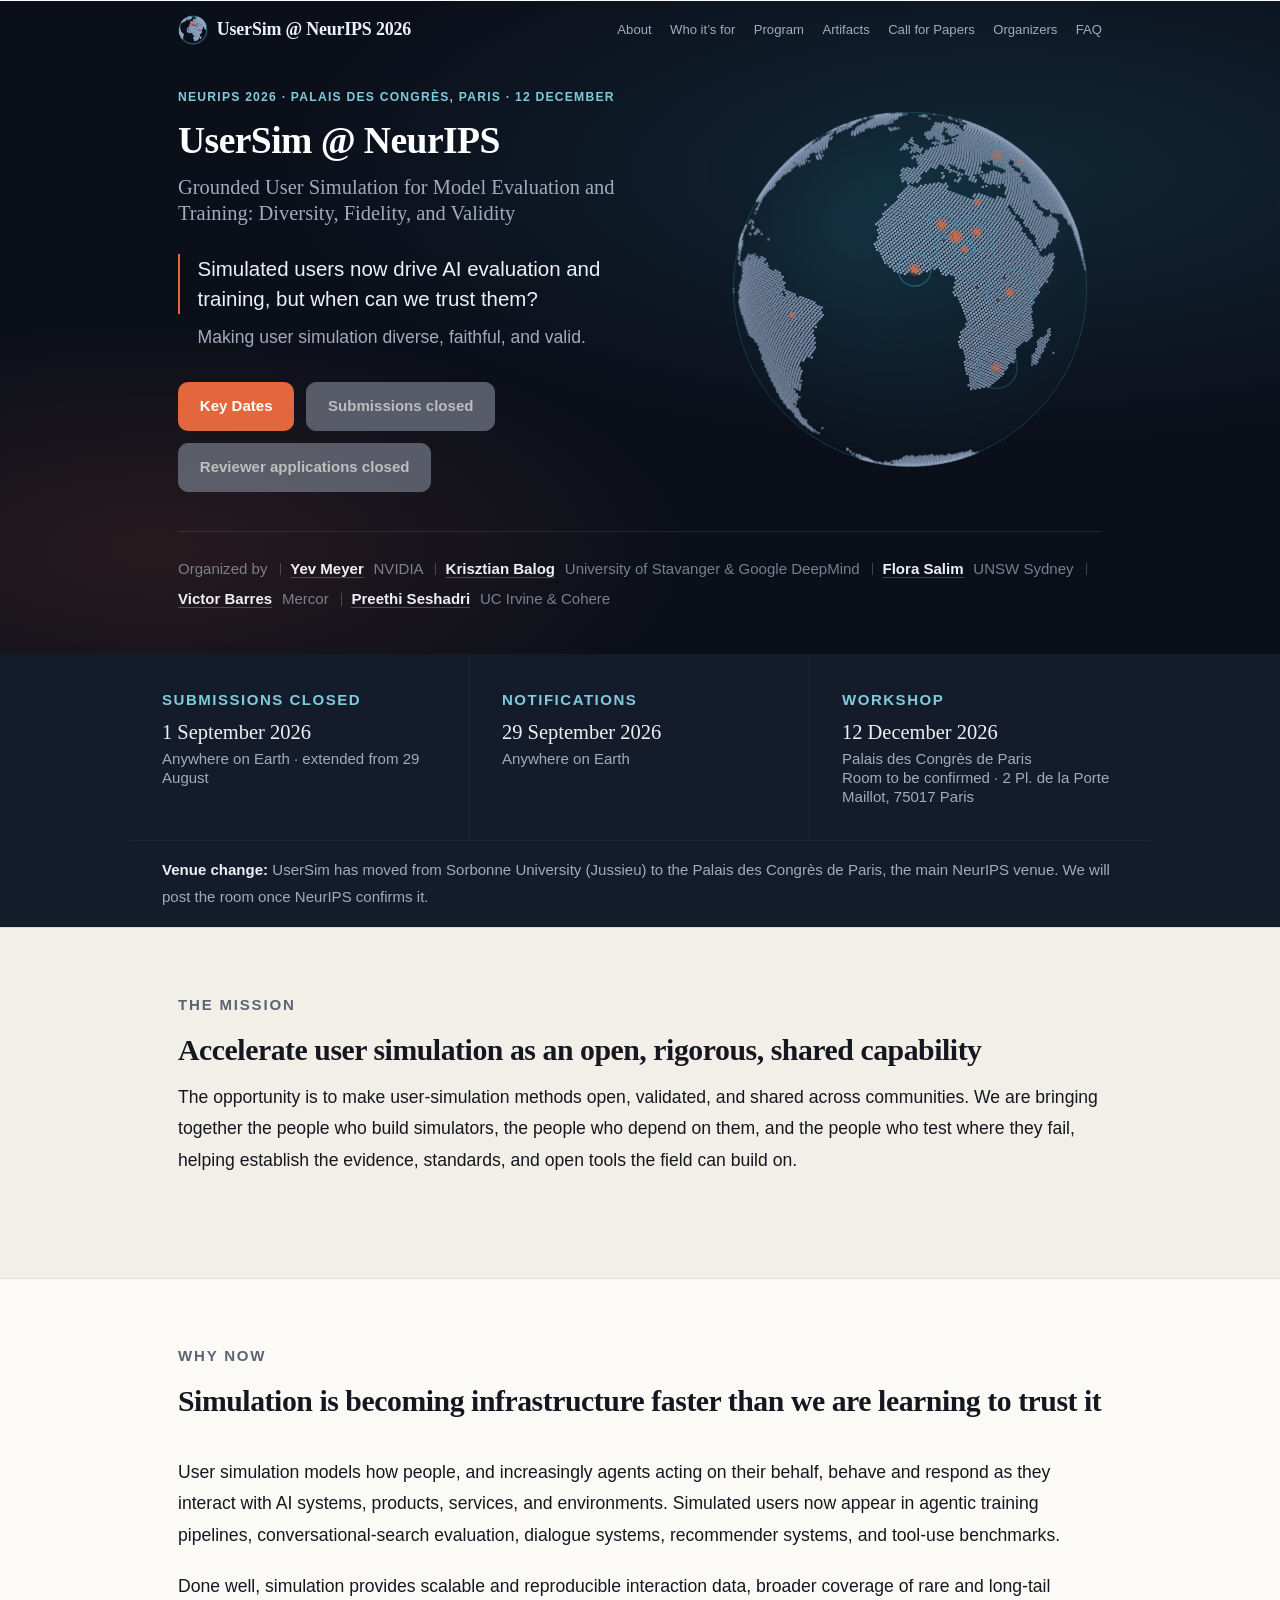
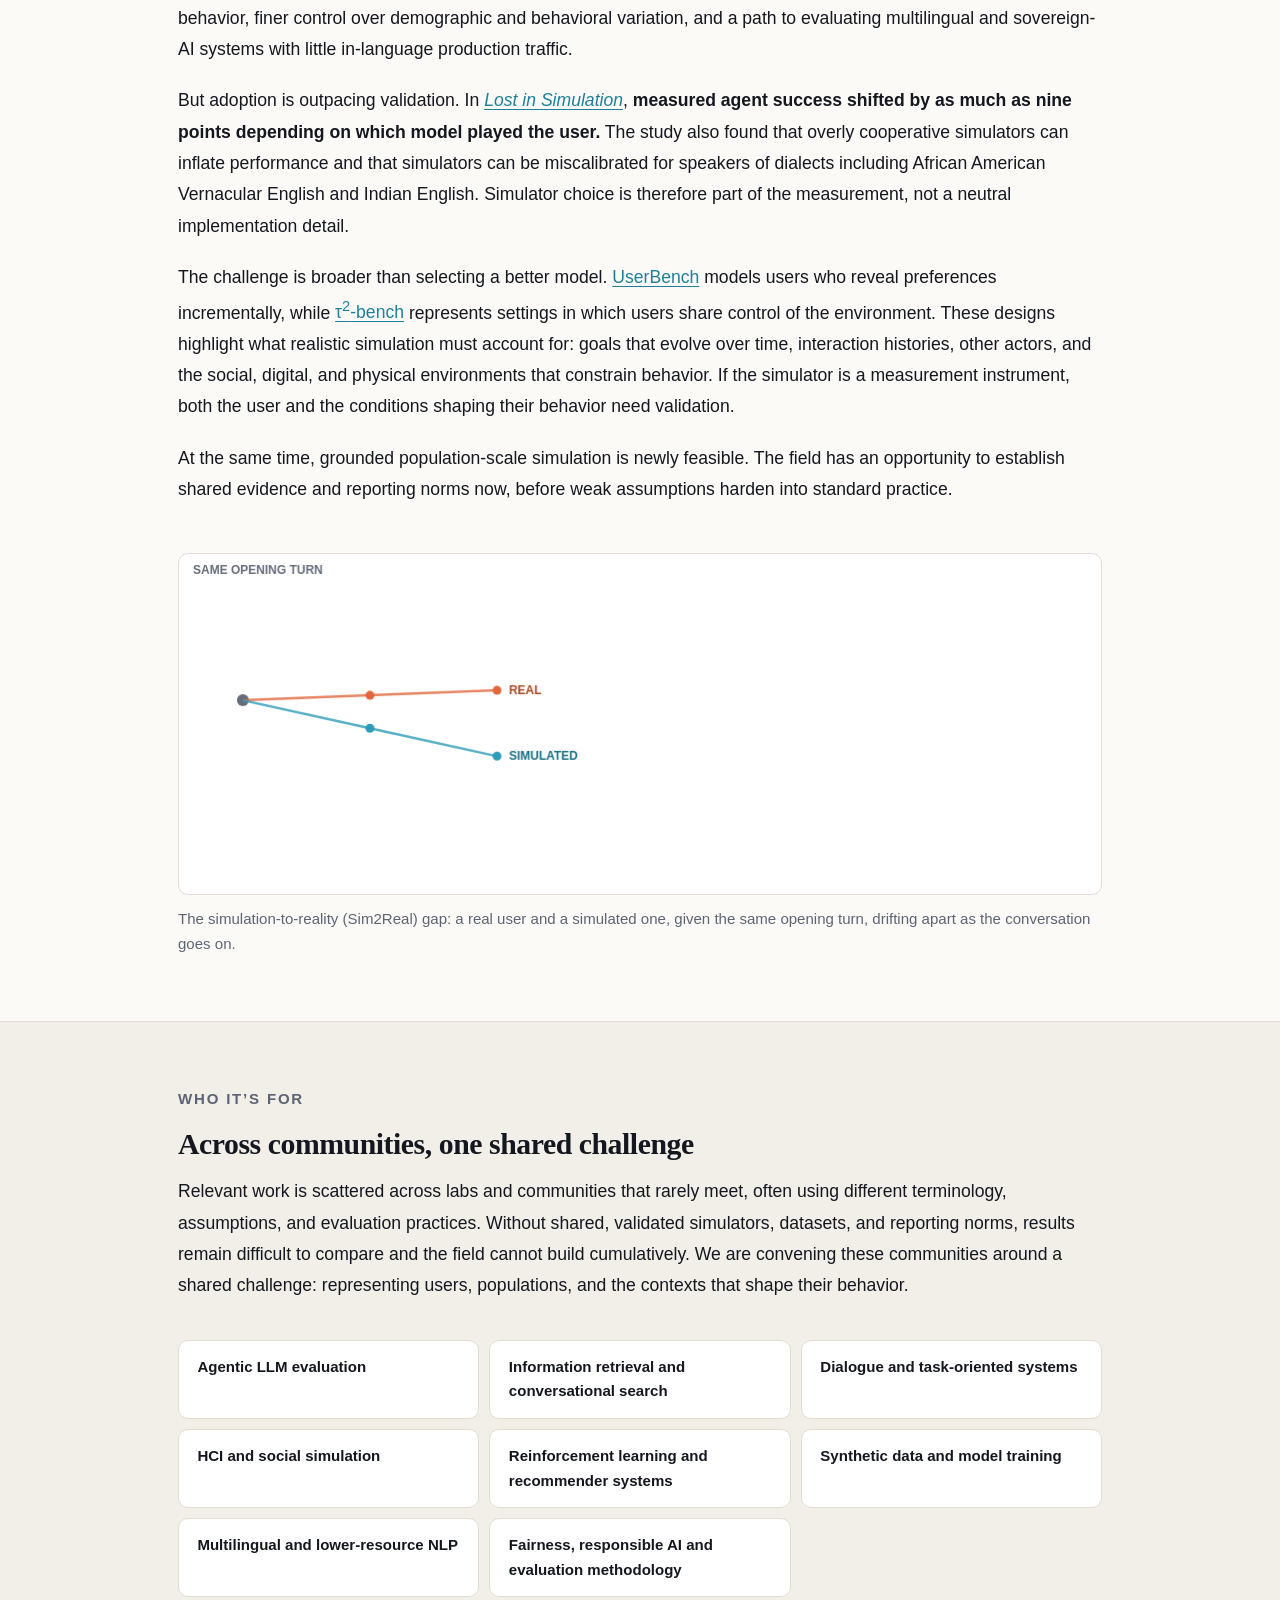
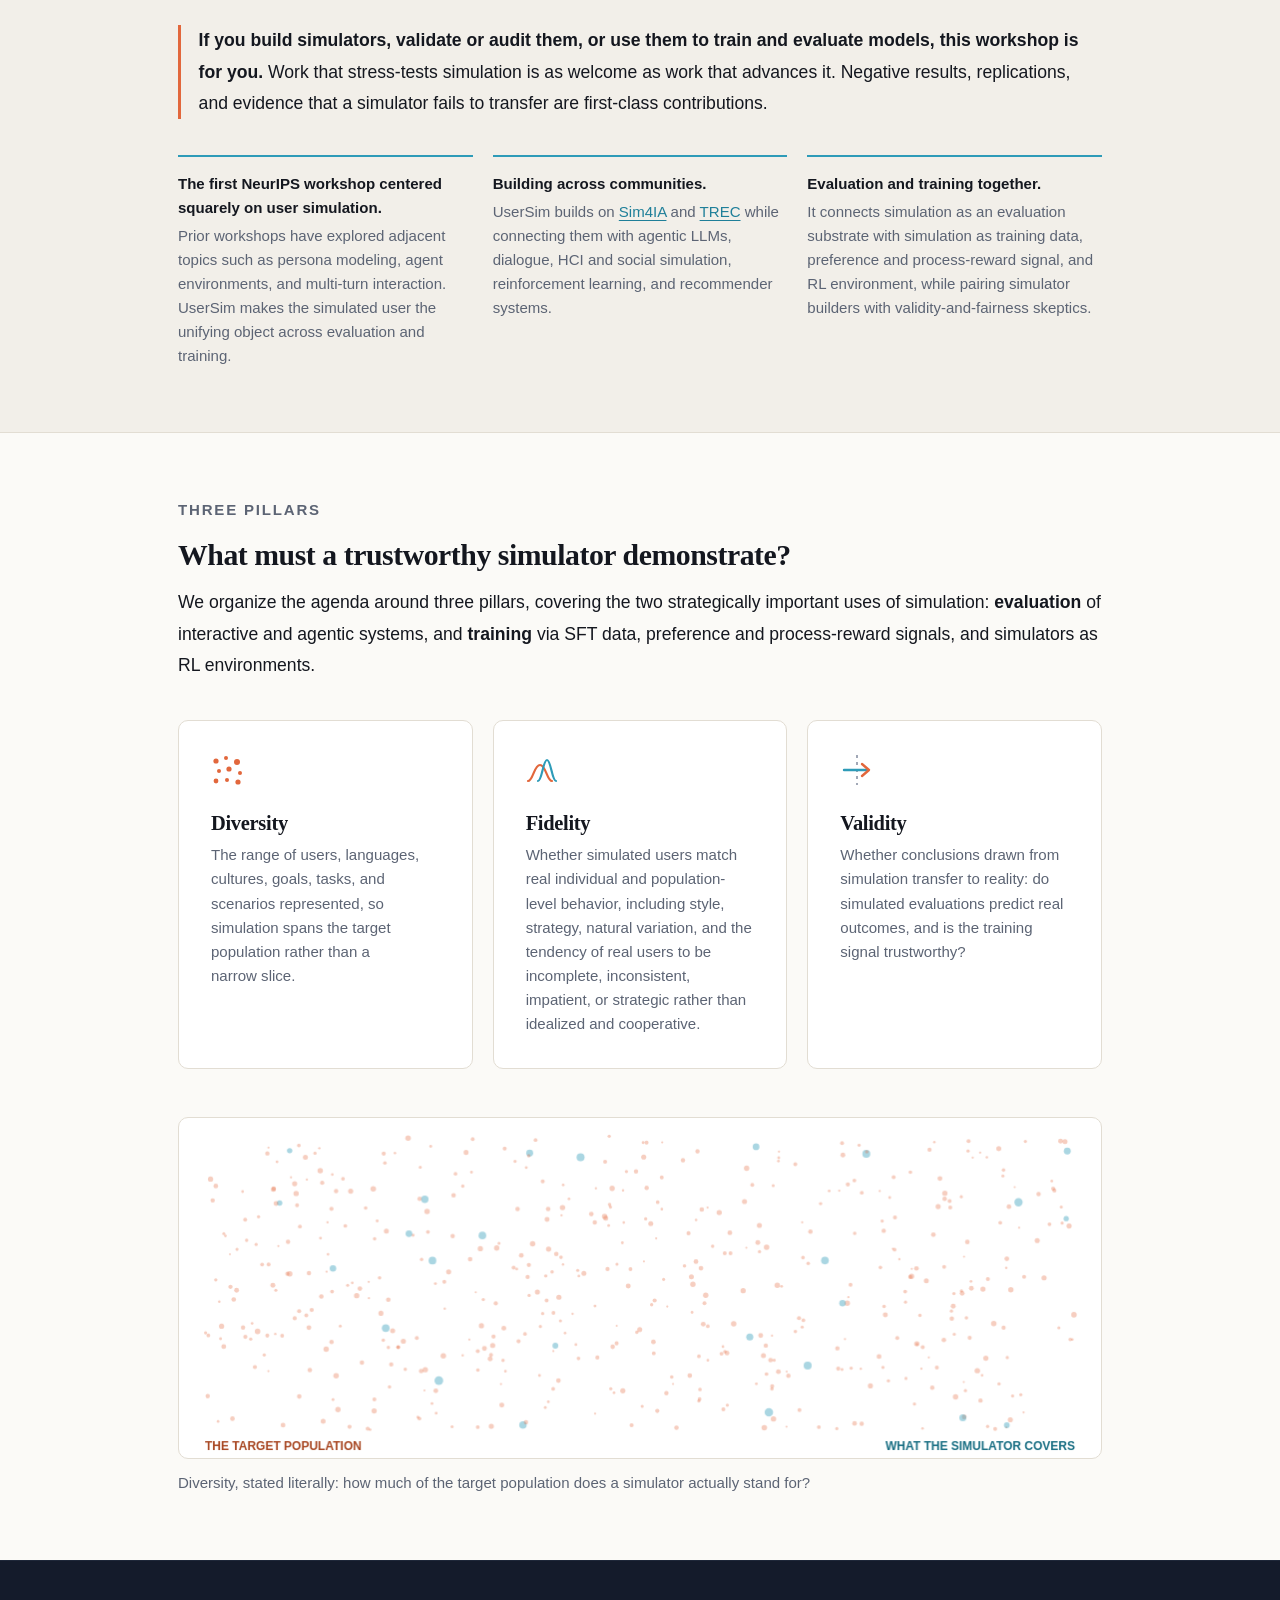
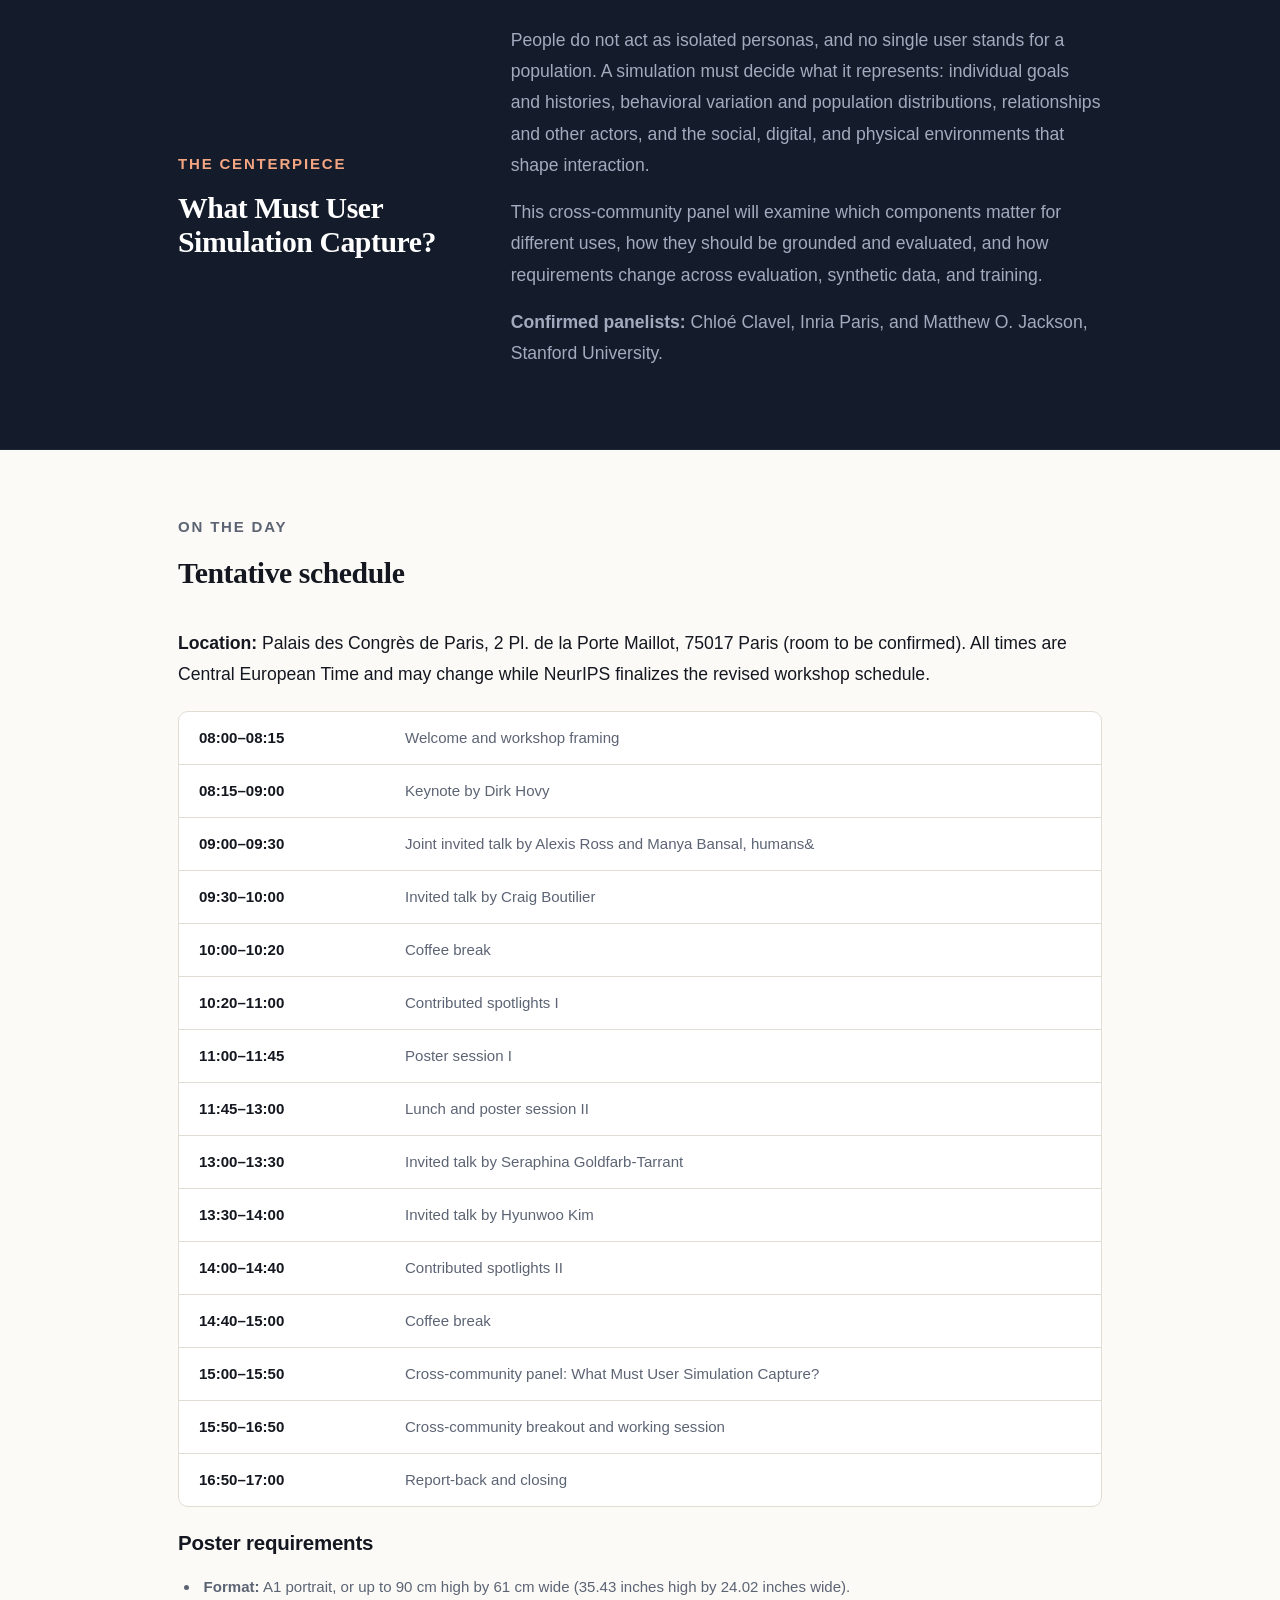
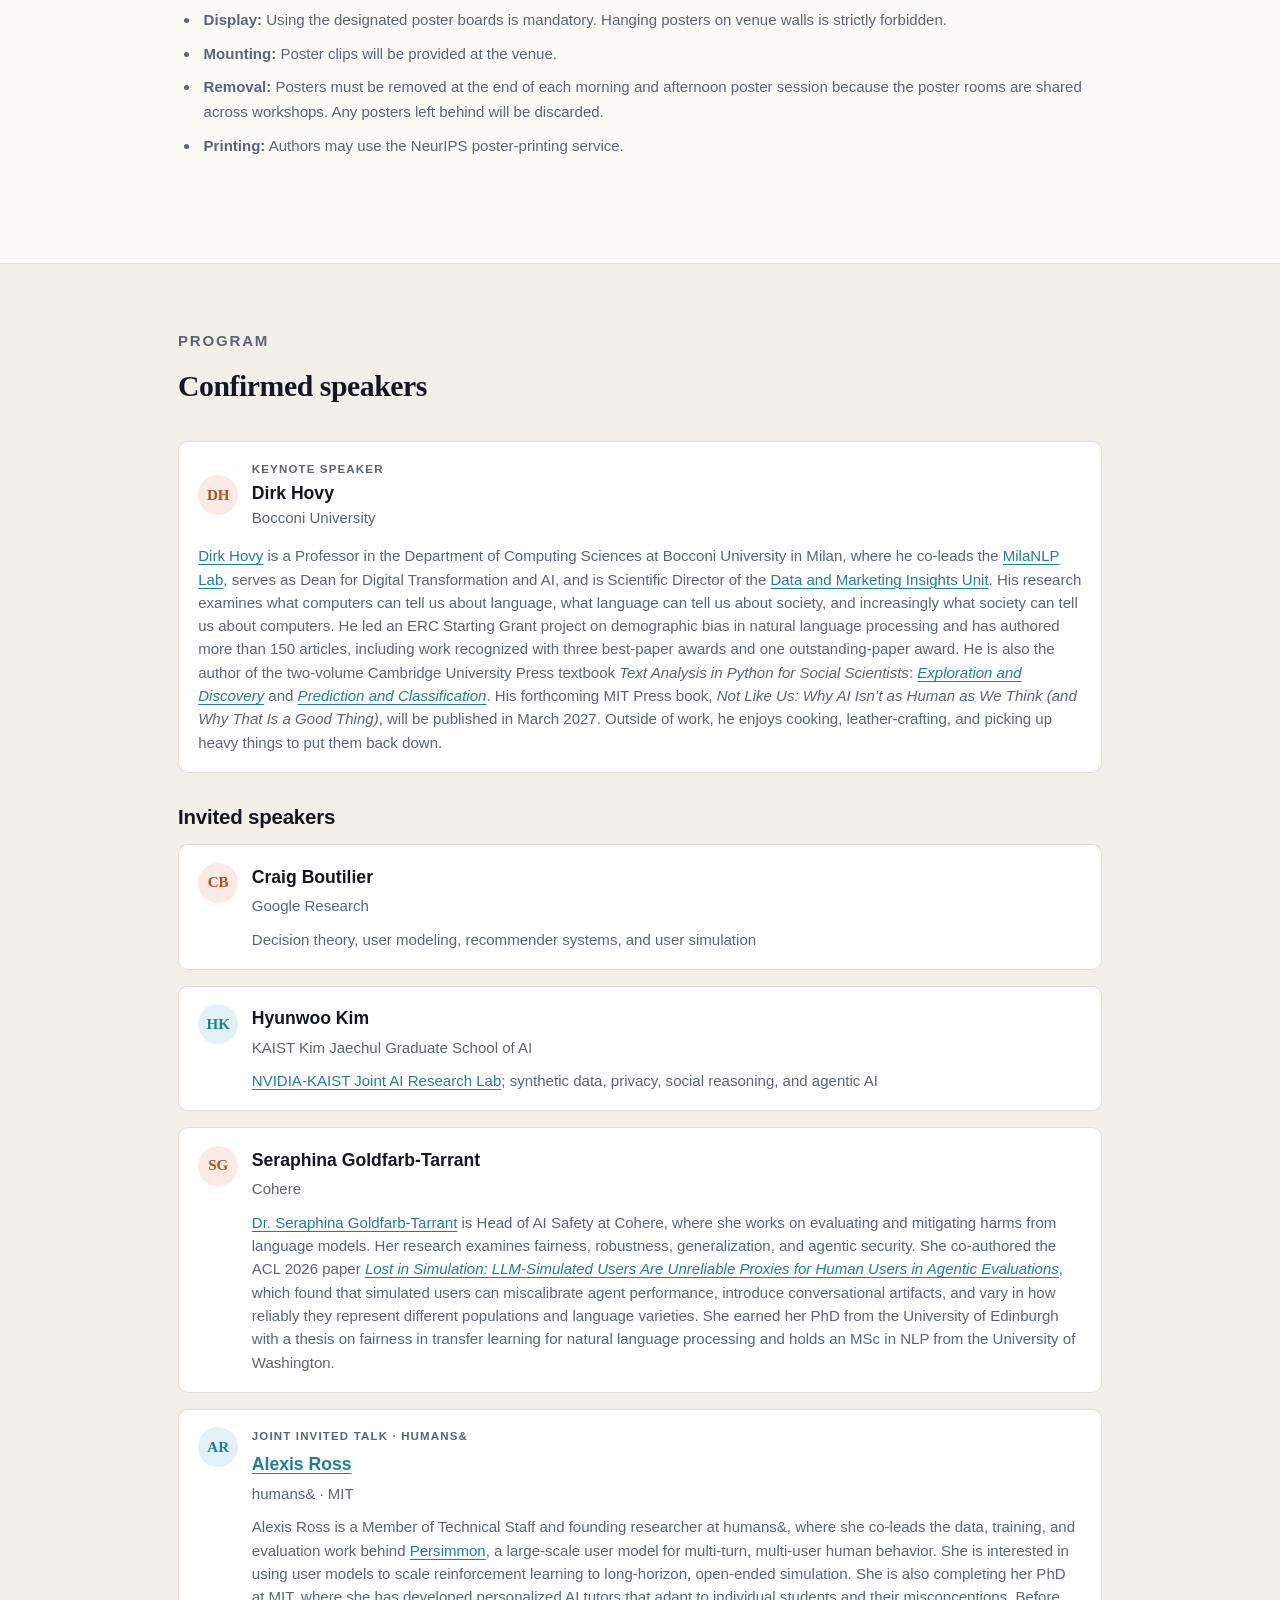
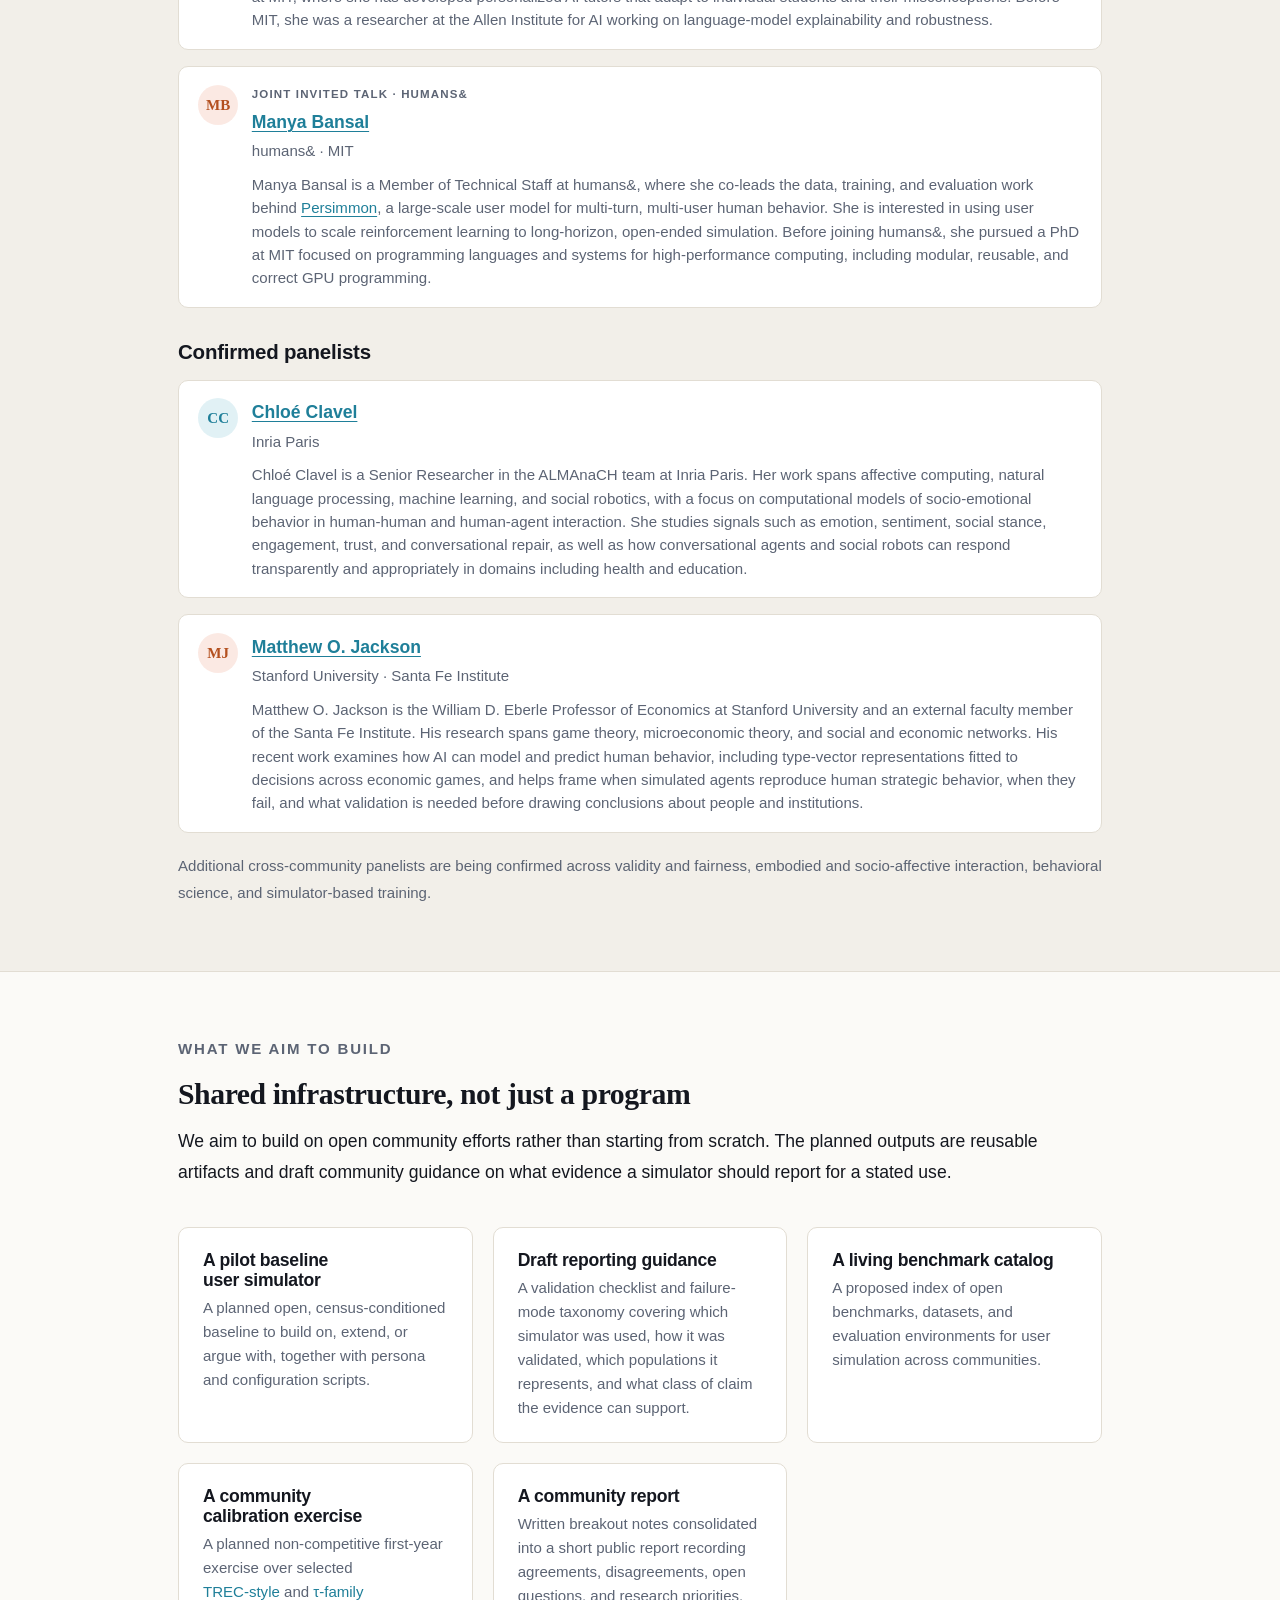
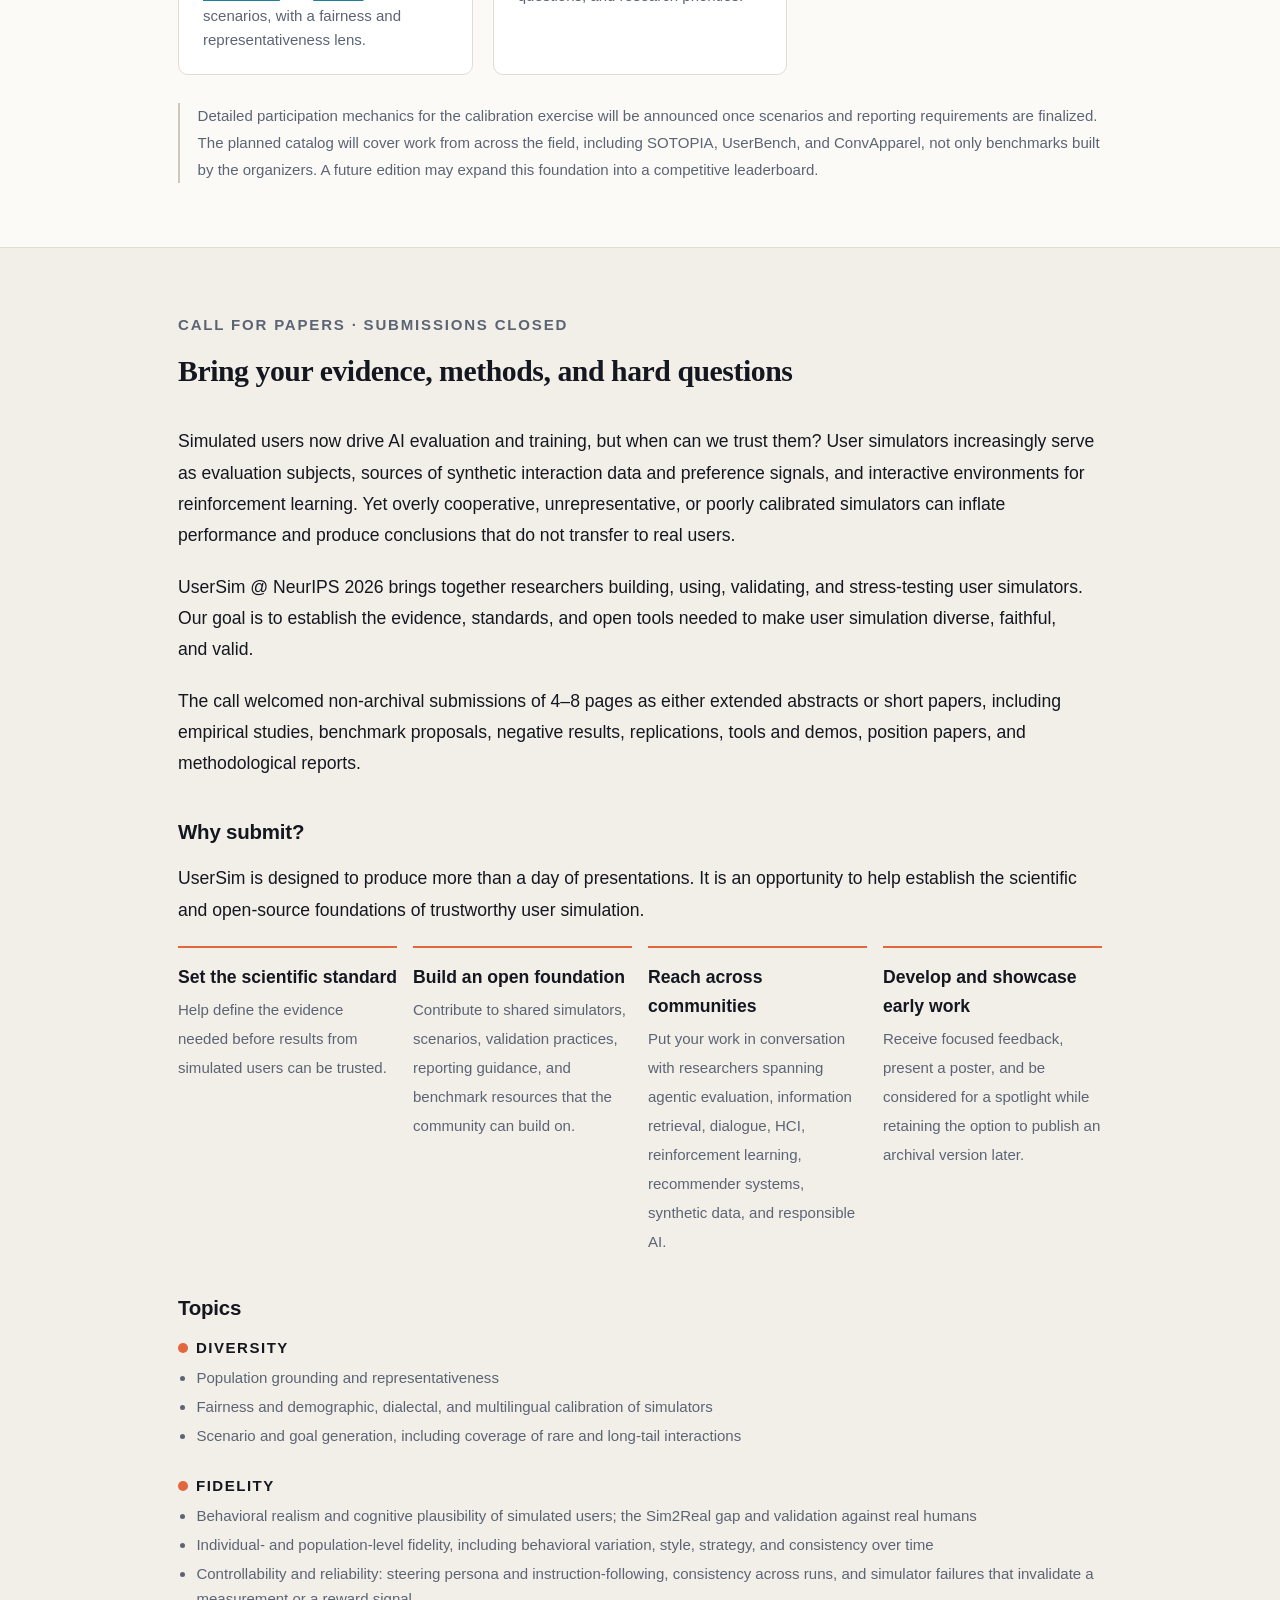
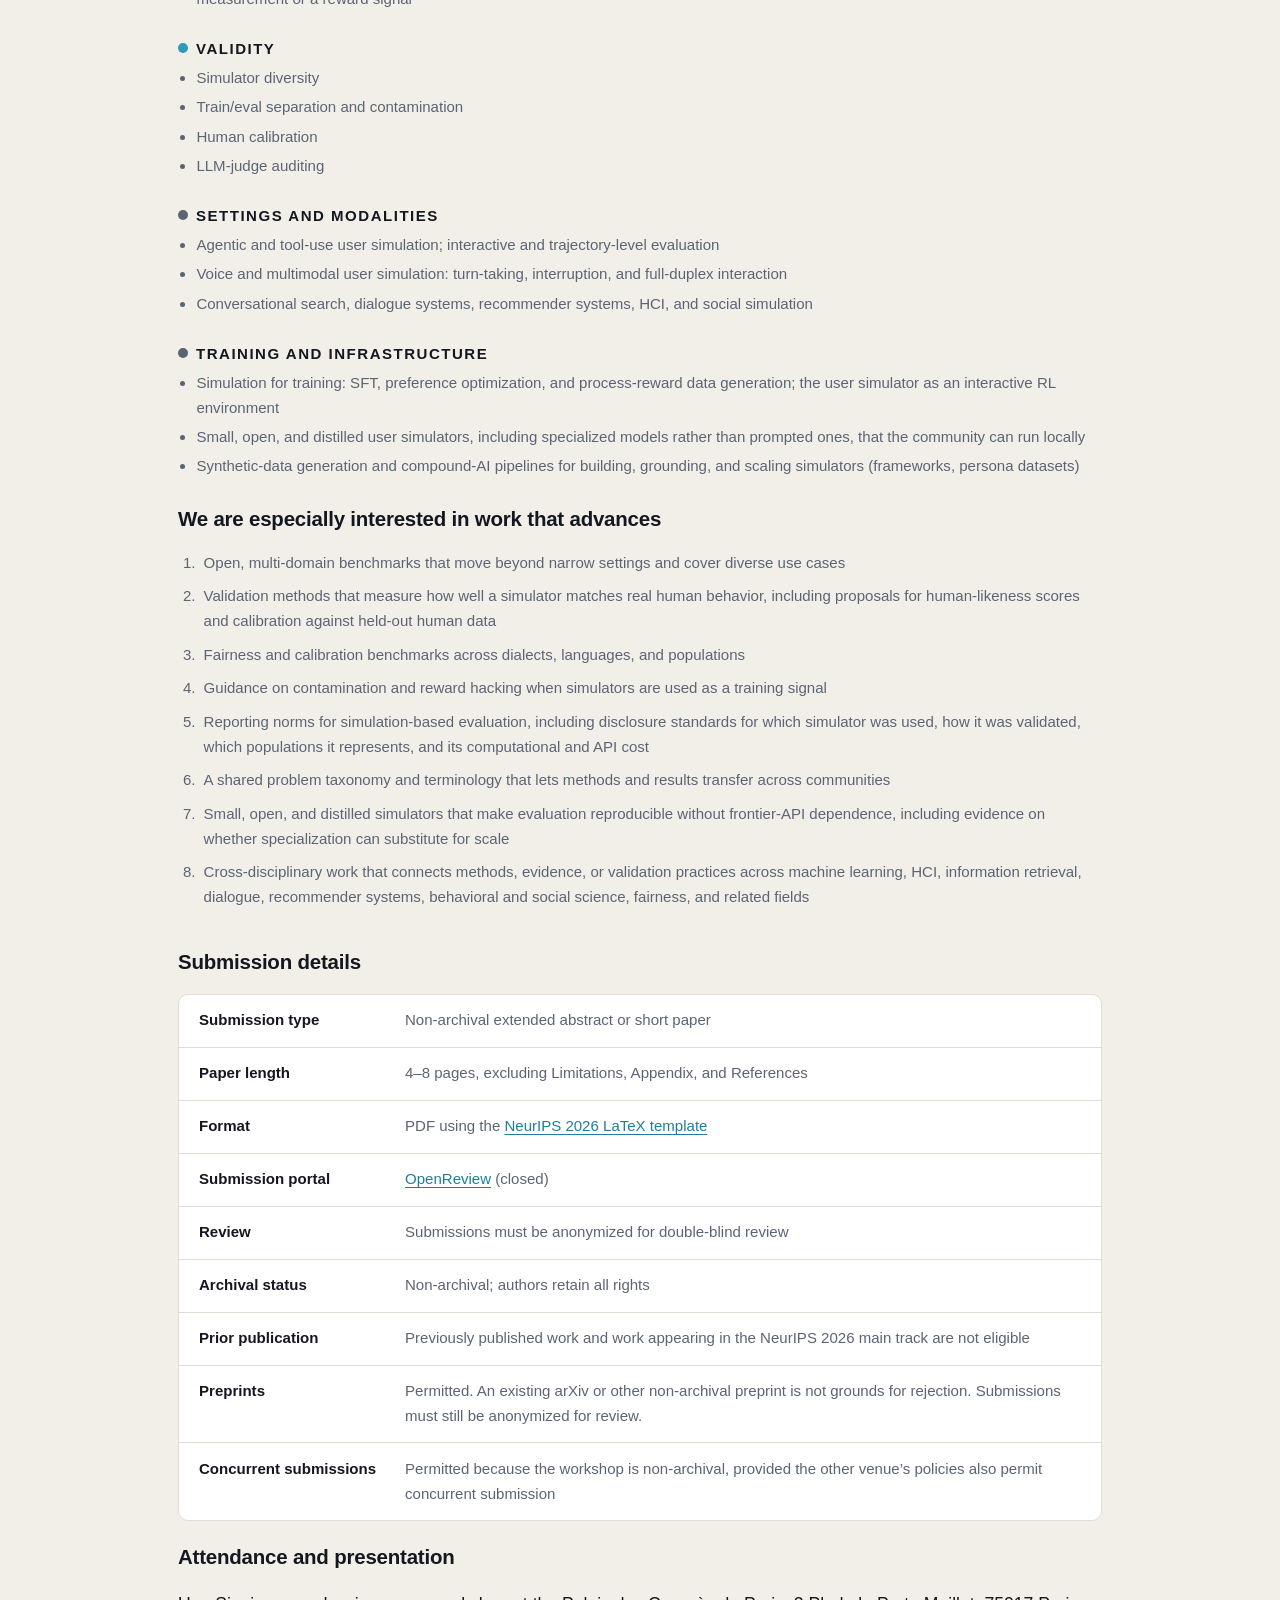
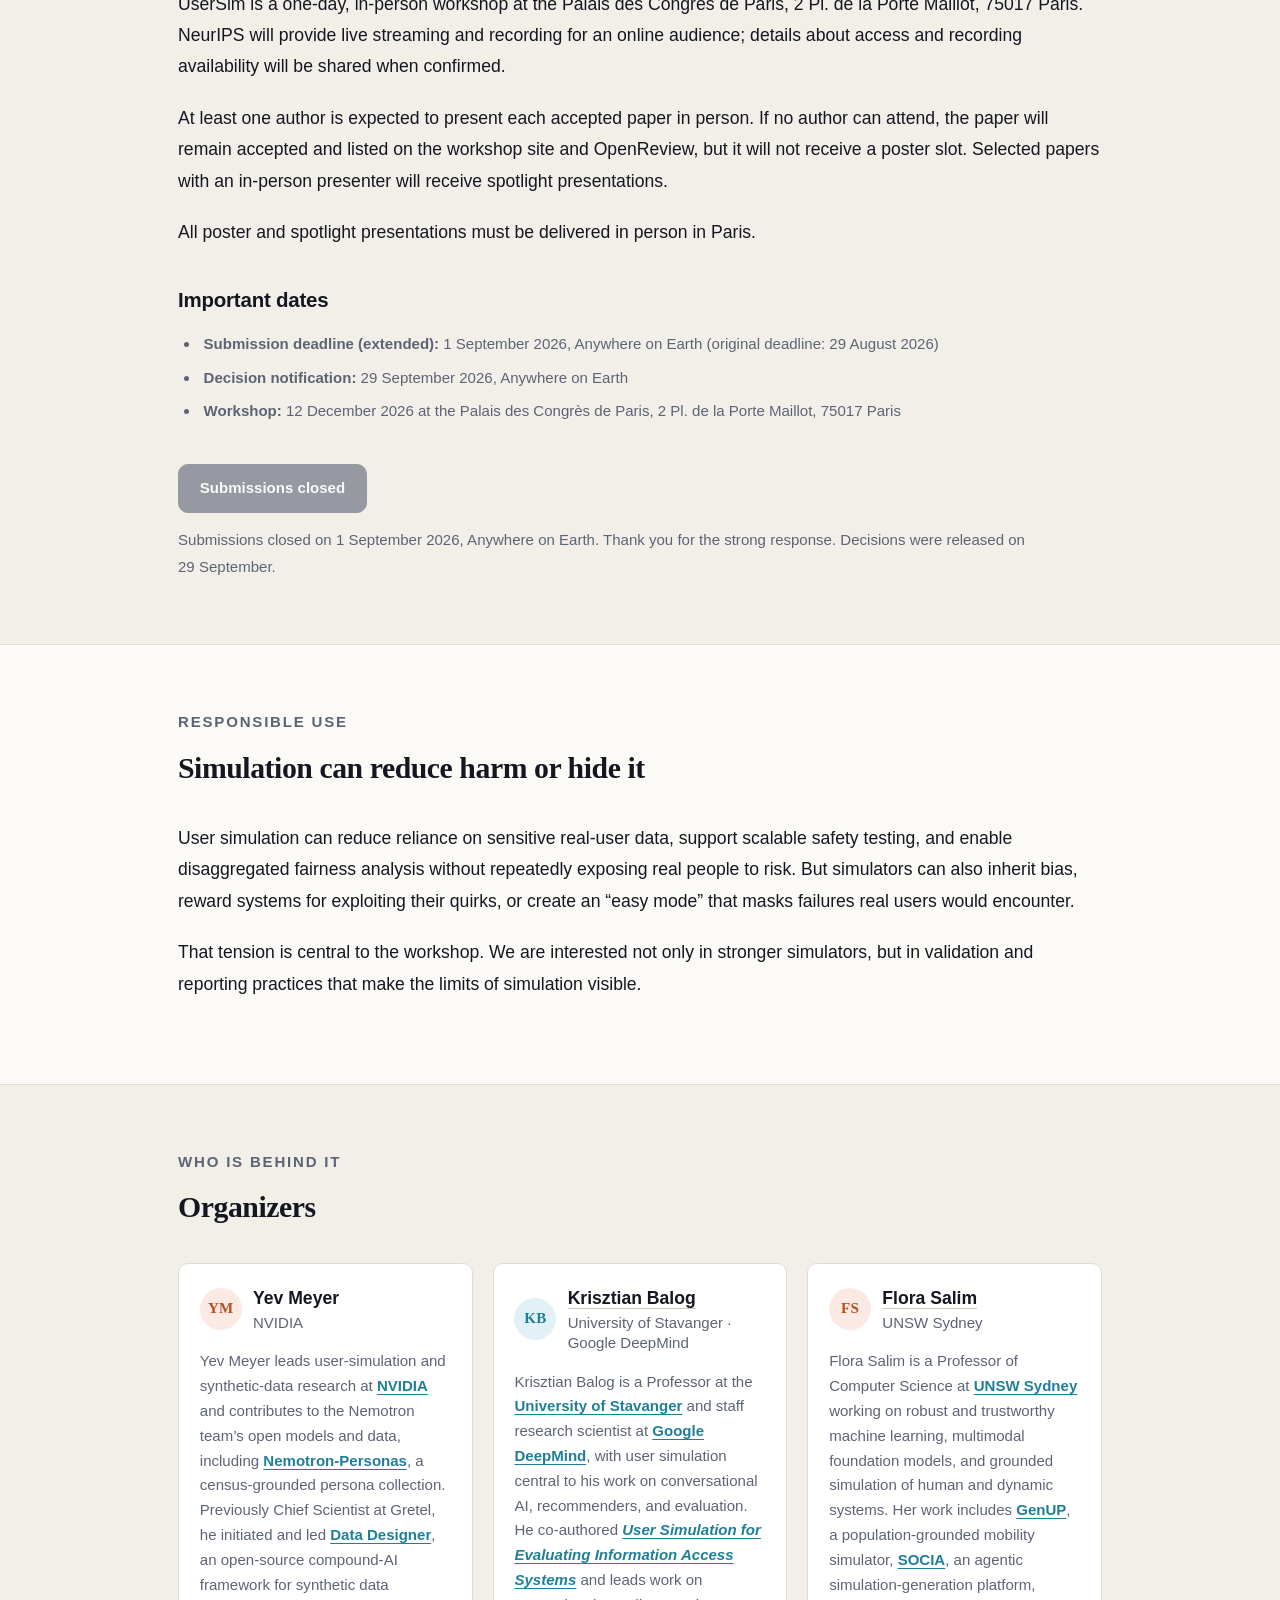
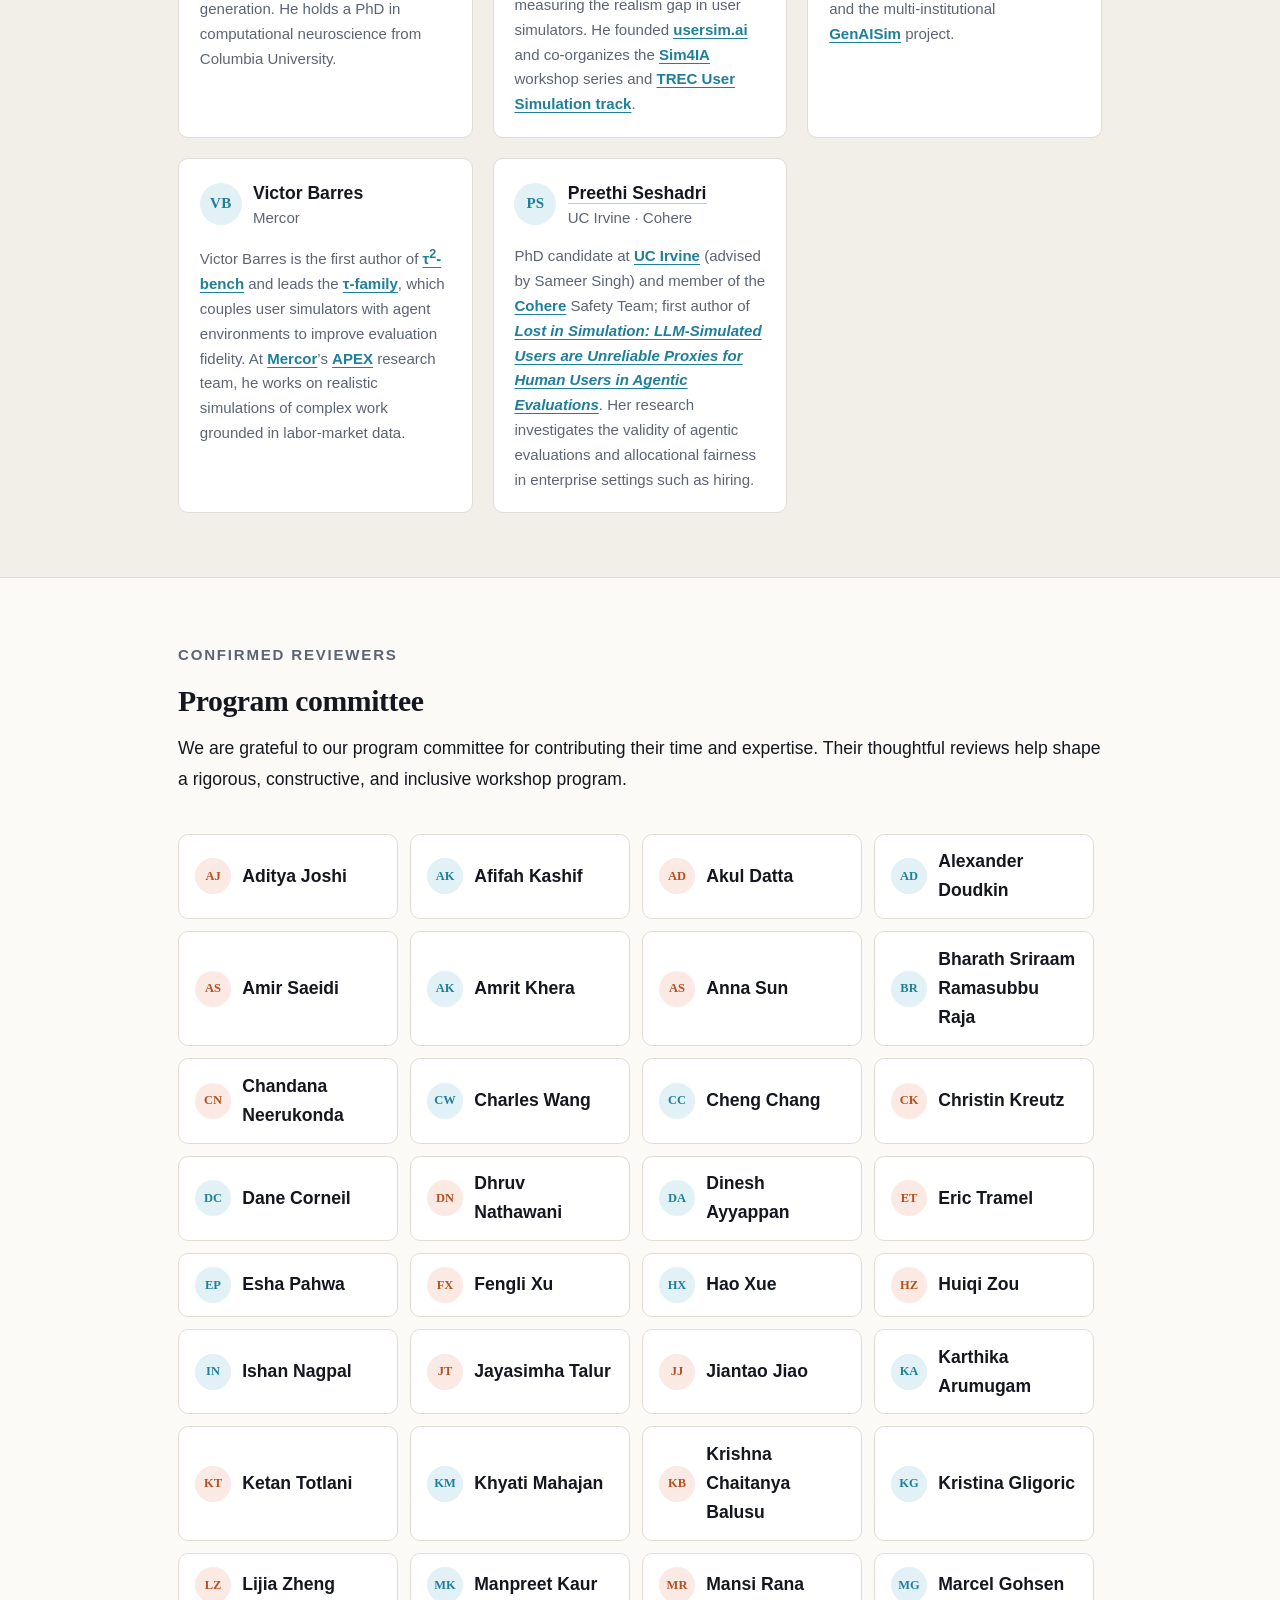
==== index.html @ 818d5ed7 "Move workshop venue to Palais des Congrès The NeurIPS Paris chairs moved all Jussieu workshops to th" ====
<!DOCTYPE html>
<html lang="en">
<head>
<meta charset="utf-8">
<meta name="viewport" content="width=device-width, initial-scale=1">

<title>UserSim @ NeurIPS 2026 &middot; Grounded User Simulation for Model Evaluation and Training</title>
<meta name="description" content="A NeurIPS 2026 workshop at the Palais des Congr&egrave;s de Paris on when simulated users can be trusted for AI evaluation and training, and the shared evidence, standards, and tools the field needs.">
<link rel="canonical" href="https://usersim-workshop.github.io/">

<meta property="og:type" content="website">
<meta property="og:title" content="UserSim @ NeurIPS 2026">
<meta property="og:description" content="Simulated users now drive AI evaluation and training, but when can we trust them? NeurIPS 2026, Paris.">
<meta property="og:url" content="https://usersim-workshop.github.io/">
<meta property="og:image" content="https://usersim-workshop.github.io/assets/og-image.png">
<meta property="og:image:width" content="1200">
<meta property="og:image:height" content="630">
<meta property="og:image:alt" content="UserSim @ NeurIPS 2026. A globe rendered as a cloud of land points, with locations lighting up across the inhabited world.">
<meta name="twitter:card" content="summary_large_image">
<meta name="twitter:image" content="https://usersim-workshop.github.io/assets/og-image.png">

<link rel="icon" href="assets/favicon.svg" type="image/svg+xml">
<link rel="stylesheet" href="styles.css">
</head>
<body>

<a class="skip" href="#main">Skip to content</a>

<header class="nav" id="nav">
  <div class="wrap nav-inner">
    <a class="brand" href="#top">
      <img src="assets/mark.svg" width="30" height="30" alt="" aria-hidden="true">
      UserSim @ NeurIPS 2026
    </a>
    <nav class="nav-links" aria-label="Primary">
      <a href="#about">About</a>
      <a href="#audience">Who it&rsquo;s for</a>
      <a href="#program">Program</a>
      <a href="#artifacts">Artifacts</a>
      <a href="#cfp">Call for Papers</a>
      <a href="#organizers">Organizers</a>
      <a href="#faq">FAQ</a>
    </nav>
  </div>
</header>

<main id="main">

<!-- ============================================================ HERO -->
<section class="hero" id="top">
  <div class="wrap">
    <div class="hero-grid">
    <div class="hero-copy">
      <p class="eyebrow">NeurIPS 2026 &middot; Palais des Congr&egrave;s, Paris &middot; 12 December</p>
      <h1>UserSim @ NeurIPS</h1>
      <p class="hero-full-title">Grounded User Simulation for Model Evaluation and Training: Diversity, Fidelity, and Validity</p>
      <p class="thesis">Simulated users now drive AI evaluation and training, but when can we trust them?</p>
      <p class="thesis-sub">Making user simulation diverse, faithful, and valid.</p>
      <div class="btn-row">
        <a class="btn btn-primary" href="#dates">Key Dates</a>
        <span class="btn btn-closed" aria-disabled="true">Submissions closed</span>
        <span class="btn btn-closed" aria-disabled="true">Reviewer applications closed</span>
      </div>
    </div>

    <div class="hero-art">
      <canvas data-globe data-aspect="1.02" aria-label="A slowly rotating Earth drawn as a cloud of land points. Locations light up across the inhabited world, and as Africa passes through the center the land dots spell out USER SIM before dissolving back."></canvas>
    </div>
    </div>

    <p class="hero-org">
        <span class="org-label">Organized by</span>
        <span class="org-person"><a href="#organizers">Yev Meyer</a> <span>NVIDIA</span></span>
        <span class="org-person"><a href="#organizers">Krisztian Balog</a> <span>University of Stavanger &amp; Google DeepMind</span></span>
        <span class="org-person"><a href="#organizers">Flora Salim</a> <span>UNSW Sydney</span></span>
        <span class="org-person"><a href="#organizers">Victor Barres</a> <span>Mercor</span></span>
        <span class="org-person"><a href="#organizers">Preethi Seshadri</a> <span>UC Irvine &amp; Cohere</span></span>
      </p>
  </div>
</section>

<!-- ======================================================== KEY DATES -->
<section class="dates" id="dates" aria-label="Key dates">
  <div class="wrap dates-wrap">
    <dl class="dates-grid">
      <div class="date-card">
        <dt>Submissions closed</dt>
        <dd>1 September 2026<span class="tz">Anywhere on Earth &middot; extended from 29 August</span></dd>
      </div>
      <div class="date-card">
        <dt>Notifications</dt>
        <dd>29 September 2026<span class="tz">Anywhere on Earth</span></dd>
      </div>
      <div class="date-card">
        <dt>Workshop</dt>
        <dd>12 December 2026<span class="tz">Palais des Congr&egrave;s de Paris<br>Room to be confirmed &middot; 2 Pl. de la Porte Maillot, 75017 Paris</span></dd>
      </div>
    </dl>
    <p class="venue-note"><strong>Venue change:</strong> UserSim has moved from Sorbonne University (Jussieu) to the Palais des Congr&egrave;s de Paris, the main NeurIPS venue. We will post the room once NeurIPS confirms it.</p>
  </div>
</section>

<!-- ========================================================== MISSION -->
<section id="mission" class="section-tint">
  <div class="wrap">
    <div class="section-head">
      <p class="eyebrow">The mission</p>
      <h2>Accelerate user simulation as an open, rigorous, shared capability</h2>
      <p class="prose">The opportunity is to make user-simulation methods open, validated, and shared across communities. We are bringing together the people who build simulators, the people who depend on them, and the people who test where they fail, helping establish the evidence, standards, and open tools the field can build on.</p>
    </div>
  </div>
</section>

<!-- ============================================================ ABOUT -->
<section id="about">
  <div class="wrap">
    <div class="section-head">
      <p class="eyebrow">Why now</p>
      <h2>Simulation is becoming infrastructure faster than we are learning to trust it</h2>
    </div>
    <div class="prose reveal">
      <p>User simulation models how people, and increasingly agents acting on their behalf, behave and respond as they interact with AI systems, products, services, and environments. Simulated users now appear in agentic training pipelines, conversational-search evaluation, dialogue systems, recommender systems, and tool-use benchmarks.</p>
      <p>Done well, simulation provides scalable and reproducible interaction data, broader coverage of rare and long-tail behavior, finer control over demographic and behavioral variation, and a path to evaluating multilingual and sovereign-AI systems with little in-language production traffic.</p>
      <p>But adoption is outpacing validation. In <a href="https://arxiv.org/abs/2601.17087"><em>Lost in Simulation</em></a>, <strong>measured agent success shifted by as much as nine points depending on which model played the user.</strong> The study also found that overly cooperative simulators can inflate performance and that simulators can be miscalibrated for speakers of dialects including African American Vernacular English and Indian English. Simulator choice is therefore part of the measurement, not a neutral implementation detail.</p>
      <p>The challenge is broader than selecting a better model. <a href="https://arxiv.org/abs/2507.22034">UserBench</a> models users who reveal preferences incrementally, while <a href="https://arxiv.org/abs/2506.07982">&tau;<sup>2</sup>-bench</a> represents settings in which users share control of the environment. These designs highlight what realistic simulation must account for: goals that evolve over time, interaction histories, other actors, and the social, digital, and physical environments that constrain behavior. If the simulator is a measurement instrument, both the user and the conditions shaping their behavior need validation.</p>
      <p>At the same time, grounded population-scale simulation is newly feasible. The field has an opportunity to establish shared evidence and reporting norms now, before weak assumptions harden into standard practice.</p>
    </div>
    <figure class="figure reveal">
      <canvas data-bloom data-aspect="2.7" data-min-height="150" role="img" aria-label="A real-user trajectory and a simulated-user trajectory begin at the same opening turn and diverge over six turns.">A real-user trajectory and simulated-user trajectory diverge over six turns.</canvas>
      <figcaption>The simulation-to-reality (Sim2Real) gap: a real user and a simulated one, given the same opening turn, drifting apart as the conversation goes on.</figcaption>
    </figure>
  </div>
</section>

<!-- ========================================================= AUDIENCE -->
<section id="audience" class="section-tint">
  <div class="wrap">
    <div class="section-head">
      <p class="eyebrow">Who it&rsquo;s for</p>
      <h2>Across communities, one shared challenge</h2>
      <p class="prose">Relevant work is scattered across labs and communities that rarely meet, often using different terminology, assumptions, and evaluation practices. Without shared, validated simulators, datasets, and reporting norms, results remain difficult to compare and the field cannot build cumulatively. We are convening these communities around a shared challenge: representing users, populations, and the contexts that shape their behavior.</p>
    </div>
    <ul class="communities reveal">
      <li>Agentic LLM evaluation</li>
      <li>Information retrieval and conversational search</li>
      <li>Dialogue and task-oriented systems</li>
      <li>HCI and social simulation</li>
      <li>Reinforcement learning and recommender systems</li>
      <li>Synthetic data and model training</li>
      <li>Multilingual and lower-resource NLP</li>
      <li>Fairness, responsible AI and evaluation methodology</li>
    </ul>
    <p class="prose reveal call-out"><strong>If you build simulators, validate or audit them, or use them to train and evaluate models, this workshop is for you.</strong> Work that stress-tests simulation is as welcome as work that advances it. Negative results, replications, and evidence that a simulator fails to transfer are first-class contributions.</p>

    <ul class="diff-list reveal">
      <li><strong>The first NeurIPS workshop centered squarely on user simulation.</strong> Prior workshops have explored adjacent topics such as persona modeling, agent environments, and multi-turn interaction. UserSim makes the simulated user the unifying object across evaluation and training.</li>
      <li><strong>Building across communities.</strong> UserSim builds on <a href="https://sim4ia.org/">Sim4IA</a> and <a href="https://trec.usersim.ai/guidelines">TREC</a> while connecting them with agentic LLMs, dialogue, HCI and social simulation, reinforcement learning, and recommender systems.</li>
      <li><strong>Evaluation and training together.</strong> It connects simulation as an evaluation substrate with simulation as training data, preference and process-reward signal, and RL environment, while pairing simulator builders with validity-and-fairness skeptics.</li>
    </ul>
  </div>
</section>

<!-- ========================================================== PILLARS -->
<section id="pillars">
  <div class="wrap">
    <div class="section-head">
      <p class="eyebrow">Three pillars</p>
      <h2>What must a trustworthy simulator demonstrate?</h2>
      <p class="prose">We organize the agenda around three pillars, covering the two strategically important uses of simulation: <strong>evaluation</strong> of interactive and agentic systems, and <strong>training</strong> via SFT data, preference and process-reward signals, and simulators as RL environments.</p>
    </div>

    <div class="pillars">
      <article class="pillar reveal">
        <svg class="pillar-mark" viewBox="0 0 34 34" aria-hidden="true">
          <circle cx="5" cy="8" r="2.6" fill="#e2673c"/><circle cx="15" cy="5" r="2" fill="#e2673c"/>
          <circle cx="26" cy="9" r="3" fill="#e2673c"/><circle cx="8" cy="18" r="2" fill="#e2673c"/>
          <circle cx="18" cy="16" r="2.6" fill="#e2673c"/><circle cx="29" cy="20" r="2" fill="#e2673c"/>
          <circle cx="5" cy="28" r="2.4" fill="#e2673c"/><circle cx="16" cy="27" r="2" fill="#e2673c"/>
          <circle cx="27" cy="29" r="2.6" fill="#e2673c"/>
        </svg>
        <h3>Diversity</h3>
        <p>The range of users, languages, cultures, goals, tasks, and scenarios represented, so simulation spans the target population rather than a narrow slice.</p>
      </article>

      <article class="pillar reveal">
        <svg class="pillar-mark" viewBox="0 0 34 34" aria-hidden="true">
          <path d="M2 28 C7 28 8 12 14 12 C20 12 21 28 26 28" fill="none" stroke="#e2673c" stroke-width="2.2" stroke-linecap="round"/>
          <path d="M12 28 C16 28 17 7 21 7 C25 7 26 28 30 28" fill="none" stroke="#2e9bb8" stroke-width="2.2" stroke-linecap="round"/>
        </svg>
        <h3>Fidelity</h3>
        <p>Whether simulated users match real individual and population-level behavior, including style, strategy, natural variation, and the tendency of real users to be incomplete, inconsistent, impatient, or strategic rather than idealized and cooperative.</p>
      </article>

      <article class="pillar reveal">
        <svg class="pillar-mark" viewBox="0 0 34 34" aria-hidden="true">
          <line x1="17" y1="2" x2="17" y2="32" stroke="#8a93a5" stroke-width="1.6" stroke-dasharray="3 4"/>
          <path d="M4 17 H27" fill="none" stroke="#2e9bb8" stroke-width="2.4" stroke-linecap="round"/>
          <path d="M22 11 L29 17 L22 23" fill="none" stroke="#e2673c" stroke-width="2.4" stroke-linecap="round" stroke-linejoin="round"/>
        </svg>
        <h3>Validity</h3>
        <p>Whether conclusions drawn from simulation transfer to reality: do simulated evaluations predict real outcomes, and is the training signal trustworthy?</p>
      </article>
    </div>

    <figure class="figure reveal">
      <canvas data-swarm data-aspect="2.7" data-min-height="156" role="img" aria-label="A field representing the target population, with a smaller highlighted subset showing what a simulator covers.">A target population with a highlighted subset showing what the simulator covers.</canvas>
      <figcaption>Diversity, stated literally: how much of the target population does a simulator actually stand for?</figcaption>
    </figure>
  </div>
</section>

<!-- ============================================================ PANEL -->
<section class="panel" id="panel">
  <div class="wrap panel-inner">
    <div>
      <p class="eyebrow">The centerpiece</p>
      <h2 class="panel-q">What Must User Simulation Capture?</h2>
    </div>
    <div>
      <p>People do not act as isolated personas, and no single user stands for a population. A simulation must decide what it represents: individual goals and histories, behavioral variation and population distributions, relationships and other actors, and the social, digital, and physical environments that shape interaction.</p>
      <p>This cross-community panel will examine which components matter for different uses, how they should be grounded and evaluated, and how requirements change across evaluation, synthetic data, and training.</p>
      <p><strong>Confirmed panelists:</strong> Chlo&eacute; Clavel, Inria Paris, and Matthew O. Jackson, Stanford University.</p>
    </div>
  </div>
</section>

<!-- ========================================================== PROGRAM -->
<section id="program">
  <div class="wrap">
    <div class="section-head">
      <p class="eyebrow">On the day</p>
      <h2>Tentative schedule</h2>
    </div>
    <p class="prose reveal"><strong>Location:</strong> Palais des Congr&egrave;s de Paris, 2 Pl. de la Porte Maillot, 75017 Paris (room to be confirmed). All times are Central European Time and may change while NeurIPS finalizes the revised workshop schedule.</p>
    <dl class="spec reveal">
      <div><dt>08:00&ndash;08:15</dt><dd>Welcome and workshop framing</dd></div>
      <div><dt>08:15&ndash;09:00</dt><dd>Keynote by Dirk Hovy</dd></div>
      <div><dt>09:00&ndash;09:30</dt><dd>Joint invited talk by Alexis Ross and Manya Bansal, humans&amp;</dd></div>
      <div><dt>09:30&ndash;10:00</dt><dd>Invited talk by Craig Boutilier</dd></div>
      <div><dt>10:00&ndash;10:20</dt><dd>Coffee break</dd></div>
      <div><dt>10:20&ndash;11:00</dt><dd>Contributed spotlights I</dd></div>
      <div><dt>11:00&ndash;11:45</dt><dd>Poster session I</dd></div>
      <div><dt>11:45&ndash;13:00</dt><dd>Lunch and poster session II</dd></div>
      <div><dt>13:00&ndash;13:30</dt><dd>Invited talk by Seraphina Goldfarb-Tarrant</dd></div>
      <div><dt>13:30&ndash;14:00</dt><dd>Invited talk by Hyunwoo Kim</dd></div>
      <div><dt>14:00&ndash;14:40</dt><dd>Contributed spotlights II</dd></div>
      <div><dt>14:40&ndash;15:00</dt><dd>Coffee break</dd></div>
      <div><dt>15:00&ndash;15:50</dt><dd>Cross-community panel: What Must User Simulation Capture?</dd></div>
      <div><dt>15:50&ndash;16:50</dt><dd>Cross-community breakout and working session</dd></div>
      <div><dt>16:50&ndash;17:00</dt><dd>Report-back and closing</dd></div>
    </dl>

    <h3 class="topics-head">Poster requirements</h3>
    <ul class="detail-list reveal">
      <li><strong>Format:</strong> A1 portrait, or up to 90 cm high by 61 cm wide (35.43 inches high by 24.02 inches wide).</li>
      <li><strong>Display:</strong> Using the designated poster boards is mandatory. Hanging posters on venue walls is strictly forbidden.</li>
      <li><strong>Mounting:</strong> Poster clips will be provided at the venue.</li>
      <li><strong>Removal:</strong> Posters must be removed at the end of each morning and afternoon poster session because the poster rooms are shared across workshops. Any posters left behind will be discarded.</li>
      <li><strong>Printing:</strong> Authors may use the NeurIPS poster-printing service.</li>
    </ul>
  </div>
</section>

<!-- ========================================================= SPEAKERS -->
<section id="speakers" class="section-tint">
  <div class="wrap">
    <div class="section-head">
      <p class="eyebrow">Program</p>
      <h2>Confirmed speakers</h2>
    </div>
    <article class="keynote-card reveal">
      <div class="keynote-head">
        <span class="keynote-initials avatar-h" aria-hidden="true">DH</span>
        <span>
          <span class="speaker-role">Keynote speaker</span>
          <h3>Dirk Hovy</h3>
          <span class="speaker-affil">Bocconi University</span>
        </span>
      </div>
      <p class="keynote-bio"><a href="https://www.dirkhovy.com/">Dirk Hovy</a> is a Professor in the Department of Computing Sciences at Bocconi University in Milan, where he co-leads the <a href="https://milanlproc.github.io/">MilaNLP Lab</a>, serves as Dean for Digital Transformation and AI, and is Scientific Director of the <a href="https://www.dmi.unibocconi.eu/">Data and Marketing Insights Unit</a>. His research examines what computers can tell us about language, what language can tell us about society, and increasingly what society can tell us about computers. He led an ERC Starting Grant project on demographic bias in natural language processing and has authored more than 150 articles, including work recognized with three best-paper awards and one outstanding-paper award. He is also the author of the two-volume Cambridge University Press textbook <em>Text Analysis in Python for Social Scientists</em>: <a href="https://bit.ly/3dhaEQ7"><em>Exploration and Discovery</em></a> and <a href="https://bit.ly/3sYiwMH"><em>Prediction and Classification</em></a>. His forthcoming MIT Press book, <em>Not Like Us: Why AI Isn&rsquo;t as Human as We Think (and Why That Is a Good Thing)</em>, will be published in March 2027. Outside of work, he enjoys cooking, leather-crafting, and picking up heavy things to put them back down.</p>
    </article>
    <h3 class="speaker-section-title">Invited speakers</h3>
    <ul class="speaker-list reveal">
      <li class="speaker-chip">
        <span class="speaker-initials avatar-h" aria-hidden="true">CB</span>
        <span>
          <strong>Craig Boutilier</strong>
          <span class="speaker-affil">Google Research</span>
          <span class="speaker-focus">Decision theory, user modeling, recommender systems, and user simulation</span>
        </span>
      </li>
      <li class="speaker-chip">
        <span class="speaker-initials avatar-s" aria-hidden="true">HK</span>
        <span>
          <strong>Hyunwoo Kim</strong>
          <span class="speaker-affil">KAIST Kim Jaechul Graduate School of AI</span>
          <span class="speaker-focus"><a href="https://nvidianews.nvidia.com/news/nvidia-and-kaist-launch-joint-ai-research-lab-to-accelerate-ai-innovation-in-korea">NVIDIA-KAIST Joint AI Research Lab</a>; synthetic data, privacy, social reasoning, and agentic AI</span>
        </span>
      </li>
      <li class="speaker-chip">
        <span class="speaker-initials avatar-h" aria-hidden="true">SG</span>
        <span>
          <strong>Seraphina Goldfarb-Tarrant</strong>
          <span class="speaker-affil">Cohere</span>
          <span class="speaker-focus"><a href="https://seraphinatarrant.github.io/">Dr. Seraphina Goldfarb-Tarrant</a> is Head of AI Safety at Cohere, where she works on evaluating and mitigating harms from language models. Her research examines fairness, robustness, generalization, and agentic security. She co-authored the ACL 2026 paper <a href="https://aclanthology.org/2026.acl-long.2192/"><em>Lost in Simulation: LLM-Simulated Users Are Unreliable Proxies for Human Users in Agentic Evaluations</em></a>, which found that simulated users can miscalibrate agent performance, introduce conversational artifacts, and vary in how reliably they represent different populations and language varieties. She earned her PhD from the University of Edinburgh with a thesis on fairness in transfer learning for natural language processing and holds an MSc in NLP from the University of Washington.</span>
        </span>
      </li>
      <li class="speaker-chip">
        <span class="speaker-initials avatar-s" aria-hidden="true">AR</span>
        <span>
          <span class="speaker-role">Joint invited talk &middot; humans&amp;</span>
          <strong><a href="https://alexisjihyeross.github.io/">Alexis Ross</a></strong>
          <span class="speaker-affil">humans&amp; &middot; MIT</span>
          <span class="speaker-focus">Alexis Ross is a Member of Technical Staff and founding researcher at humans&amp;, where she co-leads the data, training, and evaluation work behind <a href="https://persimmon.humansand.ai/blog/">Persimmon</a>, a large-scale user model for multi-turn, multi-user human behavior. She is interested in using user models to scale reinforcement learning to long-horizon, open-ended simulation. She is also completing her PhD at MIT, where she has developed personalized AI tutors that adapt to individual students and their misconceptions. Before MIT, she was a researcher at the Allen Institute for AI working on language-model explainability and robustness.</span>
        </span>
      </li>
      <li class="speaker-chip">
        <span class="speaker-initials avatar-h" aria-hidden="true">MB</span>
        <span>
          <span class="speaker-role">Joint invited talk &middot; humans&amp;</span>
          <strong><a href="https://manya-bansal.github.io/">Manya Bansal</a></strong>
          <span class="speaker-affil">humans&amp; &middot; MIT</span>
          <span class="speaker-focus">Manya Bansal is a Member of Technical Staff at humans&amp;, where she co-leads the data, training, and evaluation work behind <a href="https://persimmon.humansand.ai/blog/">Persimmon</a>, a large-scale user model for multi-turn, multi-user human behavior. She is interested in using user models to scale reinforcement learning to long-horizon, open-ended simulation. Before joining humans&amp;, she pursued a PhD at MIT focused on programming languages and systems for high-performance computing, including modular, reusable, and correct GPU programming.</span>
        </span>
      </li>
    </ul>
    <h3 class="speaker-section-title">Confirmed panelists</h3>
    <ul class="speaker-list reveal">
      <li class="speaker-chip">
        <span class="speaker-initials avatar-s" aria-hidden="true">CC</span>
        <span>
          <strong><a href="https://clavel.wp.imt.fr/">Chlo&eacute; Clavel</a></strong>
          <span class="speaker-affil">Inria Paris</span>
          <span class="speaker-focus">Chlo&eacute; Clavel is a Senior Researcher in the ALMAnaCH team at Inria Paris. Her work spans affective computing, natural language processing, machine learning, and social robotics, with a focus on computational models of socio-emotional behavior in human-human and human-agent interaction. She studies signals such as emotion, sentiment, social stance, engagement, trust, and conversational repair, as well as how conversational agents and social robots can respond transparently and appropriately in domains including health and education.</span>
        </span>
      </li>
      <li class="speaker-chip">
        <span class="speaker-initials avatar-h" aria-hidden="true">MJ</span>
        <span>
          <strong><a href="https://web.stanford.edu/~jacksonm/">Matthew O. Jackson</a></strong>
          <span class="speaker-affil">Stanford University &middot; Santa Fe Institute</span>
          <span class="speaker-focus">Matthew O. Jackson is the William D. Eberle Professor of Economics at Stanford University and an external faculty member of the Santa Fe Institute. His research spans game theory, microeconomic theory, and social and economic networks. His recent work examines how AI can model and predict human behavior, including type-vector representations fitted to decisions across economic games, and helps frame when simulated agents reproduce human strategic behavior, when they fail, and what validation is needed before drawing conclusions about people and institutions.</span>
        </span>
      </li>
    </ul>
    <p class="speaker-note reveal">Additional cross-community panelists are being confirmed across validity and fairness, embodied and socio-affective interaction, behavioral science, and simulator-based training.</p>
  </div>
</section>

<!-- ======================================================== ARTIFACTS -->
<section id="artifacts">
  <div class="wrap">
    <div class="section-head">
      <p class="eyebrow">What we aim to build</p>
      <h2>Shared infrastructure, not just a program</h2>
      <p class="prose">We aim to build on open community efforts rather than starting from scratch. The planned outputs are reusable artifacts and draft community guidance on what evidence a simulator should report for a stated use.</p>
    </div>

    <ul class="artifact-list reveal">
      <li class="artifact">
        <h3>A pilot baseline user simulator</h3>
        <p>A planned open, census-conditioned baseline to build on, extend, or argue with, together with persona and configuration scripts.</p>
      </li>
      <li class="artifact">
        <h3>Draft reporting guidance</h3>
        <p>A validation checklist and failure-mode taxonomy covering which simulator was used, how it was validated, which populations it represents, and what class of claim the evidence can support.</p>
      </li>
      <li class="artifact">
        <h3>A living benchmark catalog</h3>
        <p>A proposed index of open benchmarks, datasets, and evaluation environments for user simulation across communities.</p>
      </li>
      <li class="artifact">
        <h3>A community calibration exercise</h3>
        <p>A planned non-competitive first-year exercise over selected <a href="https://trec.usersim.ai/guidelines">TREC-style</a> and <a href="https://arxiv.org/abs/2506.07982">&tau;-family</a> scenarios, with a fairness and representativeness lens.</p>
      </li>
      <li class="artifact">
        <h3>A community report</h3>
        <p>Written breakout notes consolidated into a short public report recording agreements, disagreements, open questions, and research priorities.</p>
      </li>
    </ul>

    <p class="prose neutrality reveal">Detailed participation mechanics for the calibration exercise will be announced once scenarios and reporting requirements are finalized. The planned catalog will cover work from across the field, including SOTOPIA, UserBench, and ConvApparel, not only benchmarks built by the organizers. A future edition may expand this foundation into a competitive leaderboard.</p>
  </div>
</section>

<!-- ============================================================== CFP -->
<section id="cfp" class="section-tint">
  <div class="wrap">
    <div class="section-head">
      <p class="eyebrow">Call for papers &middot; submissions closed</p>
      <h2>Bring your evidence, methods, and hard questions</h2>
    </div>

    <div class="prose cfp-intro reveal">
      <p>Simulated users now drive AI evaluation and training, but when can we trust them? User simulators increasingly serve as evaluation subjects, sources of synthetic interaction data and preference signals, and interactive environments for reinforcement learning. Yet overly cooperative, unrepresentative, or poorly calibrated simulators can inflate performance and produce conclusions that do not transfer to real users.</p>
      <p>UserSim @ NeurIPS 2026 brings together researchers building, using, validating, and stress-testing user simulators. Our goal is to establish the evidence, standards, and open tools needed to make user simulation diverse, faithful, and valid.</p>
      <p>The call welcomed non-archival submissions of 4&ndash;8 pages as either extended abstracts or short papers, including empirical studies, benchmark proposals, negative results, replications, tools and demos, position papers, and methodological reports.</p>
    </div>

    <h3 class="topics-head">Why submit?</h3>
    <p class="prose">UserSim is designed to produce more than a day of presentations. It is an opportunity to help establish the scientific and open-source foundations of trustworthy user simulation.</p>

    <ul class="why-submit reveal">
      <li><strong>Set the scientific standard</strong><span>Help define the evidence needed before results from simulated users can be trusted.</span></li>
      <li><strong>Build an open foundation</strong><span>Contribute to shared simulators, scenarios, validation practices, reporting guidance, and benchmark resources that the community can build on.</span></li>
      <li><strong>Reach across communities</strong><span>Put your work in conversation with researchers spanning agentic evaluation, information retrieval, dialogue, HCI, reinforcement learning, recommender systems, synthetic data, and responsible AI.</span></li>
      <li><strong>Develop and showcase early work</strong><span>Receive focused feedback, present a poster, and be considered for a spotlight while retaining the option to publish an archival version later.</span></li>
    </ul>

    <h3 class="topics-head">Topics</h3>

    <div class="topic-group reveal">
      <h4><span class="swatch" style="background:var(--human)"></span> Diversity</h4>
      <ul>
        <li>Population grounding and representativeness</li>
        <li>Fairness and demographic, dialectal, and multilingual calibration of simulators</li>
        <li>Scenario and goal generation, including coverage of rare and long-tail interactions</li>
      </ul>
    </div>

    <div class="topic-group reveal">
      <h4><span class="swatch" style="background:var(--human)"></span> Fidelity</h4>
      <ul>
        <li>Behavioral realism and cognitive plausibility of simulated users; the Sim2Real gap and validation against real humans</li>
        <li>Individual- and population-level fidelity, including behavioral variation, style, strategy, and consistency over time</li>
        <li>Controllability and reliability: steering persona and instruction-following, consistency across runs, and simulator failures that invalidate a measurement or a reward signal</li>
      </ul>
    </div>

    <div class="topic-group reveal">
      <h4><span class="swatch" style="background:var(--sim)"></span> Validity</h4>
      <ul>
        <li>Simulator diversity</li>
        <li>Train/eval separation and contamination</li>
        <li>Human calibration</li>
        <li>LLM-judge auditing</li>
      </ul>
    </div>

    <div class="topic-group reveal">
      <h4><span class="swatch" style="background:var(--text-muted)"></span> Settings and modalities</h4>
      <ul>
        <li>Agentic and tool-use user simulation; interactive and trajectory-level evaluation</li>
        <li>Voice and multimodal user simulation: turn-taking, interruption, and full-duplex interaction</li>
        <li>Conversational search, dialogue systems, recommender systems, HCI, and social simulation</li>
      </ul>
    </div>

    <div class="topic-group reveal">
      <h4><span class="swatch" style="background:var(--text-muted)"></span> Training and infrastructure</h4>
      <ul>
        <li>Simulation for training: SFT, preference optimization, and process-reward data generation; the user simulator as an interactive RL environment</li>
        <li>Small, open, and distilled user simulators, including specialized models rather than prompted ones, that the community can run locally</li>
        <li>Synthetic-data generation and compound-AI pipelines for building, grounding, and scaling simulators (frameworks, persona datasets)</li>
      </ul>
    </div>

    <h3 class="topics-head">We are especially interested in work that advances</h3>
    <ol class="priority-list reveal">
      <li>Open, multi-domain benchmarks that move beyond narrow settings and cover diverse use cases</li>
      <li>Validation methods that measure how well a simulator matches real human behavior, including proposals for human-likeness scores and calibration against held-out human data</li>
      <li>Fairness and calibration benchmarks across dialects, languages, and populations</li>
      <li>Guidance on contamination and reward hacking when simulators are used as a training signal</li>
      <li>Reporting norms for simulation-based evaluation, including disclosure standards for which simulator was used, how it was validated, which populations it represents, and its computational and API cost</li>
      <li>A shared problem taxonomy and terminology that lets methods and results transfer across communities</li>
      <li>Small, open, and distilled simulators that make evaluation reproducible without frontier-API dependence, including evidence on whether specialization can substitute for scale</li>
      <li>Cross-disciplinary work that connects methods, evidence, or validation practices across machine learning, HCI, information retrieval, dialogue, recommender systems, behavioral and social science, fairness, and related fields</li>
    </ol>

    <h3 class="topics-head">Submission details</h3>
    <dl class="spec reveal">
      <div><dt>Submission type</dt><dd>Non-archival extended abstract or short paper</dd></div>
      <div><dt>Paper length</dt><dd>4&ndash;8 pages, excluding Limitations, Appendix, and References</dd></div>
      <div><dt>Format</dt><dd>PDF using the <a href="https://www.overleaf.com/latex/templates/formatting-instructions-for-neurips-2026/bjdwqfdkyftc">NeurIPS 2026 LaTeX template</a></dd></div>
      <div><dt>Submission portal</dt><dd><a href="https://openreview.net/group?id=NeurIPS.cc/2026/Workshop/UserSim">OpenReview</a> (closed)</dd></div>
      <div><dt>Review</dt><dd>Submissions must be anonymized for double-blind review</dd></div>
      <div><dt>Archival status</dt><dd>Non-archival; authors retain all rights</dd></div>
      <div><dt>Prior publication</dt><dd>Previously published work and work appearing in the NeurIPS 2026 main track are not eligible</dd></div>
      <div><dt>Preprints</dt><dd>Permitted. An existing arXiv or other non-archival preprint is not grounds for rejection. Submissions must still be anonymized for review.</dd></div>
      <div><dt>Concurrent submissions</dt><dd>Permitted because the workshop is non-archival, provided the other venue&rsquo;s policies also permit concurrent submission</dd></div>
    </dl>

    <h3 class="topics-head">Attendance and presentation</h3>
    <div class="cfp-attendance prose reveal">
      <p>UserSim is a one-day, in-person workshop at the Palais des Congr&egrave;s de Paris, 2 Pl. de la Porte Maillot, 75017 Paris. NeurIPS will provide live streaming and recording for an online audience; details about access and recording availability will be shared when confirmed.</p>
      <p>At least one author is expected to present each accepted paper in person. If no author can attend, the paper will remain accepted and listed on the workshop site and OpenReview, but it will not receive a poster slot. Selected papers with an in-person presenter will receive spotlight presentations.</p>
      <p>All poster and spotlight presentations must be delivered in person in Paris.</p>
    </div>

    <h3 class="topics-head">Important dates</h3>
    <ul class="detail-list reveal">
      <li><strong>Submission deadline (extended):</strong> 1 September 2026, Anywhere on Earth (original deadline: 29 August 2026)</li>
      <li><strong>Decision notification:</strong> 29 September 2026, Anywhere on Earth</li>
      <li><strong>Workshop:</strong> 12 December 2026 at the Palais des Congr&egrave;s de Paris, 2 Pl. de la Porte Maillot, 75017 Paris</li>
    </ul>

    <div class="btn-row">
      <span class="btn btn-closed" aria-disabled="true">Submissions closed</span>
    </div>
    <p class="closed-note">Submissions closed on 1 September 2026, Anywhere on Earth. Thank you for the strong response. Decisions were released on 29 September.</p>
  </div>
</section>

<!-- ================================================= RESPONSIBLE USE -->
<section id="responsible-use">
  <div class="wrap">
    <div class="section-head">
      <p class="eyebrow">Responsible use</p>
      <h2>Simulation can reduce harm or hide it</h2>
    </div>
    <div class="prose reveal">
      <p>User simulation can reduce reliance on sensitive real-user data, support scalable safety testing, and enable disaggregated fairness analysis without repeatedly exposing real people to risk. But simulators can also inherit bias, reward systems for exploiting their quirks, or create an &ldquo;easy mode&rdquo; that masks failures real users would encounter.</p>
      <p>That tension is central to the workshop. We are interested not only in stronger simulators, but in validation and reporting practices that make the limits of simulation visible.</p>
    </div>
  </div>
</section>

<!-- ======================================================= ORGANIZERS -->
<section id="organizers" class="section-tint">
  <div class="wrap">
    <div class="section-head">
      <p class="eyebrow">Who is behind it</p>
      <h2>Organizers</h2>
    </div>

    <ul class="people reveal">
      <li class="person">
        <div class="person-head">
          <span class="avatar avatar-h" aria-hidden="true">YM</span>
          <span class="person-id">
            <span class="name">Yev Meyer</span>
            <span class="affil">NVIDIA</span>
          </span>
        </div>
        <p class="bio">Yev Meyer leads user-simulation and synthetic-data research at <a href="https://www.nvidia.com/">NVIDIA</a> and contributes to the Nemotron team&rsquo;s open models and data, including <a href="https://huggingface.co/collections/nvidia/nemotron-personas">Nemotron-Personas</a>, a census-grounded persona collection. Previously Chief Scientist at Gretel, he initiated and led <a href="https://github.com/NVIDIA-NeMo/DataDesigner">Data Designer</a>, an open-source compound-AI framework for synthetic data generation. He holds a PhD in computational neuroscience from Columbia University.</p>
      </li>

      <li class="person">
        <div class="person-head">
          <span class="avatar avatar-s" aria-hidden="true">KB</span>
          <span class="person-id">
            <span class="name"><a href="https://krisztianbalog.com/">Krisztian Balog</a></span>
            <span class="affil">University of Stavanger &middot; Google DeepMind</span>
          </span>
        </div>
        <p class="bio">Krisztian Balog is a Professor at the <a href="https://www.uis.no/en">University of Stavanger</a> and staff research scientist at <a href="https://deepmind.google/">Google DeepMind</a>, with user simulation central to his work on conversational AI, recommenders, and evaluation. He co-authored <a href="https://doi.org/10.1561/1500000098"><em>User Simulation for Evaluating Information Access Systems</em></a> and leads work on measuring the realism gap in user simulators. He founded <a href="https://usersim.ai">usersim.ai</a> and co-organizes the <a href="https://sim4ia.org/">Sim4IA</a> workshop series and <a href="https://trec.usersim.ai/guidelines">TREC User Simulation track</a>.</p>
      </li>

      <li class="person">
        <div class="person-head">
          <span class="avatar avatar-h" aria-hidden="true">FS</span>
          <span class="person-id">
            <span class="name"><a href="https://fsalim.github.io/">Flora Salim</a></span>
            <span class="affil">UNSW Sydney</span>
          </span>
        </div>
        <p class="bio">Flora Salim is a Professor of Computer Science at <a href="https://www.unsw.edu.au/">UNSW Sydney</a> working on robust and trustworthy machine learning, multimodal foundation models, and grounded simulation of human and dynamic systems. Her work includes <a href="https://doi.org/10.1145/3748636.3762754">GenUP</a>, a population-grounded mobility simulator, <a href="https://arxiv.org/abs/2604.17351">SOCIA</a>, an agentic simulation-generation platform, and the multi-institutional <a href="https://www.admscentre.org.au/genaisim-simulation-in-the-loop-for-multi-stakeholder-interactions-with-generative-agents/">GenAISim</a> project.</p>
      </li>

      <li class="person">
        <div class="person-head">
          <span class="avatar avatar-s" aria-hidden="true">VB</span>
          <span class="person-id">
            <span class="name">Victor Barres</span>
            <span class="affil">Mercor</span>
          </span>
        </div>
        <p class="bio">Victor Barres is the first author of <a href="https://arxiv.org/abs/2506.07982">&tau;<sup>2</sup>-bench</a> and leads the <a href="https://arxiv.org/abs/2406.12045">&tau;-family</a>, which couples user simulators with agent environments to improve evaluation fidelity. At <a href="https://mercor.com/">Mercor</a>&rsquo;s <a href="https://www.mercor.com/apex/">APEX</a> research team, he works on realistic simulations of complex work grounded in labor-market data.</p>
      </li>

      <li class="person">
        <div class="person-head">
          <span class="avatar avatar-s" aria-hidden="true">PS</span>
          <span class="person-id">
            <span class="name"><a href="https://preethiseshadri518.github.io/">Preethi Seshadri</a></span>
            <span class="affil">UC Irvine &middot; Cohere</span>
          </span>
        </div>
        <p class="bio">PhD candidate at <a href="https://uci.edu/">UC Irvine</a> (advised by Sameer Singh) and member of the <a href="https://cohere.com/">Cohere</a> Safety Team; first author of <a href="https://arxiv.org/abs/2601.17087"><em>Lost in Simulation: LLM-Simulated Users are Unreliable Proxies for Human Users in Agentic Evaluations</em></a>. Her research investigates the validity of agentic evaluations and allocational fairness in enterprise settings such as hiring.</p>
      </li>
    </ul>

  </div>
</section>

<!-- ================================================= PROGRAM COMMITTEE -->
<section id="program-committee">
  <div class="wrap">
    <div class="section-head">
      <p class="eyebrow">Confirmed reviewers</p>
      <h2>Program committee</h2>
      <p class="prose">We are grateful to our program committee for contributing their time and expertise. Their thoughtful reviews help shape a rigorous, constructive, and inclusive workshop program.</p>
    </div>
    <ul class="pc-list reveal" aria-label="Confirmed program committee members">
      <li class="pc-chip"><span class="pc-initials avatar-h" aria-hidden="true">AJ</span><strong>Aditya Joshi</strong></li>
      <li class="pc-chip"><span class="pc-initials avatar-s" aria-hidden="true">AK</span><strong>Afifah Kashif</strong></li>
      <li class="pc-chip"><span class="pc-initials avatar-h" aria-hidden="true">AD</span><strong>Akul Datta</strong></li>
      <li class="pc-chip"><span class="pc-initials avatar-s" aria-hidden="true">AD</span><strong>Alexander Doudkin</strong></li>
      <li class="pc-chip"><span class="pc-initials avatar-h" aria-hidden="true">AS</span><strong>Amir Saeidi</strong></li>
      <li class="pc-chip"><span class="pc-initials avatar-s" aria-hidden="true">AK</span><strong>Amrit Khera</strong></li>
      <li class="pc-chip"><span class="pc-initials avatar-h" aria-hidden="true">AS</span><strong>Anna Sun</strong></li>
      <li class="pc-chip"><span class="pc-initials avatar-s" aria-hidden="true">BR</span><strong>Bharath Sriraam Ramasubbu Raja</strong></li>
      <li class="pc-chip"><span class="pc-initials avatar-h" aria-hidden="true">CN</span><strong>Chandana Neerukonda</strong></li>
      <li class="pc-chip"><span class="pc-initials avatar-s" aria-hidden="true">CW</span><strong>Charles Wang</strong></li>
      <li class="pc-chip"><span class="pc-initials avatar-s" aria-hidden="true">CC</span><strong>Cheng Chang</strong></li>
      <li class="pc-chip"><span class="pc-initials avatar-h" aria-hidden="true">CK</span><strong>Christin Kreutz</strong></li>
      <li class="pc-chip"><span class="pc-initials avatar-s" aria-hidden="true">DC</span><strong>Dane Corneil</strong></li>
      <li class="pc-chip"><span class="pc-initials avatar-h" aria-hidden="true">DN</span><strong>Dhruv Nathawani</strong></li>
      <li class="pc-chip"><span class="pc-initials avatar-s" aria-hidden="true">DA</span><strong>Dinesh Ayyappan</strong></li>
      <li class="pc-chip"><span class="pc-initials avatar-h" aria-hidden="true">ET</span><strong>Eric Tramel</strong></li>
      <li class="pc-chip"><span class="pc-initials avatar-s" aria-hidden="true">EP</span><strong>Esha Pahwa</strong></li>
      <li class="pc-chip"><span class="pc-initials avatar-h" aria-hidden="true">FX</span><strong>Fengli Xu</strong></li>
      <li class="pc-chip"><span class="pc-initials avatar-s" aria-hidden="true">HX</span><strong>Hao Xue</strong></li>
      <li class="pc-chip"><span class="pc-initials avatar-h" aria-hidden="true">HZ</span><strong>Huiqi Zou</strong></li>
      <li class="pc-chip"><span class="pc-initials avatar-s" aria-hidden="true">IN</span><strong>Ishan Nagpal</strong></li>
      <li class="pc-chip"><span class="pc-initials avatar-h" aria-hidden="true">JT</span><strong>Jayasimha Talur</strong></li>
      <li class="pc-chip"><span class="pc-initials avatar-h" aria-hidden="true">JJ</span><strong>Jiantao Jiao</strong></li>
      <li class="pc-chip"><span class="pc-initials avatar-s" aria-hidden="true">KA</span><strong>Karthika Arumugam</strong></li>
      <li class="pc-chip"><span class="pc-initials avatar-h" aria-hidden="true">KT</span><strong>Ketan Totlani</strong></li>
      <li class="pc-chip"><span class="pc-initials avatar-s" aria-hidden="true">KM</span><strong>Khyati Mahajan</strong></li>
      <li class="pc-chip"><span class="pc-initials avatar-h" aria-hidden="true">KB</span><strong>Krishna Chaitanya Balusu</strong></li>
      <li class="pc-chip"><span class="pc-initials avatar-s" aria-hidden="true">KG</span><strong>Kristina Gligoric</strong></li>
      <li class="pc-chip"><span class="pc-initials avatar-h" aria-hidden="true">LZ</span><strong>Lijia Zheng</strong></li>
      <li class="pc-chip"><span class="pc-initials avatar-s" aria-hidden="true">MK</span><strong>Manpreet Kaur</strong></li>
      <li class="pc-chip"><span class="pc-initials avatar-h" aria-hidden="true">MR</span><strong>Mansi Rana</strong></li>
      <li class="pc-chip"><span class="pc-initials avatar-s" aria-hidden="true">MG</span><strong>Marcel Gohsen</strong></li>
      <li class="pc-chip"><span class="pc-initials avatar-h" aria-hidden="true">MP</span><strong>Mayank Pahadia</strong></li>
      <li class="pc-chip"><span class="pc-initials avatar-s" aria-hidden="true">MP</span><strong>Michael Paglia</strong></li>
      <li class="pc-chip"><span class="pc-initials avatar-h" aria-hidden="true">MG</span><strong>Michel Galley</strong></li>
      <li class="pc-chip"><span class="pc-initials avatar-s" aria-hidden="true">MO</span><strong>Minsik Oh</strong></li>
      <li class="pc-chip"><span class="pc-initials avatar-h" aria-hidden="true">MC</span><strong>Ming-Bin Chen</strong></li>
      <li class="pc-chip"><span class="pc-initials avatar-s" aria-hidden="true">MA</span><strong>Mohammad Aliannejadi</strong></li>
      <li class="pc-chip"><span class="pc-initials avatar-h" aria-hidden="true">MD</span><strong>Mouly Dewan</strong></li>
      <li class="pc-chip"><span class="pc-initials avatar-s" aria-hidden="true">NK</span><strong>Navreet Kaur</strong></li>
      <li class="pc-chip"><span class="pc-initials avatar-h" aria-hidden="true">NN</span><strong>Nicole Nobili</strong></li>
      <li class="pc-chip"><span class="pc-initials avatar-s" aria-hidden="true">NB</span><strong>Nolwenn Bernard</strong></li>
      <li class="pc-chip"><span class="pc-initials avatar-h" aria-hidden="true">PT</span><strong>Paul Thomas</strong></li>
      <li class="pc-chip"><span class="pc-initials avatar-s" aria-hidden="true">PS</span><strong>Philipp Schaer</strong></li>
      <li class="pc-chip"><span class="pc-initials avatar-h" aria-hidden="true">PD</span><strong>Pieter Delobelle</strong></li>
      <li class="pc-chip"><span class="pc-initials avatar-s" aria-hidden="true">RS</span><strong>Raghav Sharma</strong></li>
      <li class="pc-chip"><span class="pc-initials avatar-h" aria-hidden="true">RG</span><strong>Ritu Gala</strong></li>
      <li class="pc-chip"><span class="pc-initials avatar-s" aria-hidden="true">RY</span><strong>Ruiyi Yang</strong></li>
      <li class="pc-chip"><span class="pc-initials avatar-h" aria-hidden="true">SZ</span><strong>Saber Zerhoudi</strong></li>
      <li class="pc-chip"><span class="pc-initials avatar-s" aria-hidden="true">SS</span><strong>Sameer Singh</strong></li>
      <li class="pc-chip"><span class="pc-initials avatar-h" aria-hidden="true">SS</span><strong>Sanjari Srivastava</strong></li>
      <li class="pc-chip"><span class="pc-initials avatar-s" aria-hidden="true">SS</span><strong>Saumya Y. Sahai</strong></li>
      <li class="pc-chip"><span class="pc-initials avatar-h" aria-hidden="true">SD</span><strong>Shasvat Desai</strong></li>
      <li class="pc-chip"><span class="pc-initials avatar-s" aria-hidden="true">SW</span><strong>Shine Wu</strong></li>
      <li class="pc-chip"><span class="pc-initials avatar-h" aria-hidden="true">SM</span><strong>Shuhaib Mehri</strong></li>
      <li class="pc-chip"><span class="pc-initials avatar-s" aria-hidden="true">SR</span><strong>Soham Ray</strong></li>
      <li class="pc-chip"><span class="pc-initials avatar-h" aria-hidden="true">SB</span><strong>Soumyadeep Bakshi</strong></li>
      <li class="pc-chip"><span class="pc-initials avatar-s" aria-hidden="true">SP</span><strong>Stephen Pilli</strong></li>
      <li class="pc-chip"><span class="pc-initials avatar-h" aria-hidden="true">SD</span><strong>Sumanth Varma Dasaraju</strong></li>
      <li class="pc-chip"><span class="pc-initials avatar-s" aria-hidden="true">SJ</span><strong>Surbhi Jha</strong></li>
      <li class="pc-chip"><span class="pc-initials avatar-h" aria-hidden="true">TS</span><strong>Tianyu Shi</strong></li>
      <li class="pc-chip"><span class="pc-initials avatar-s" aria-hidden="true">VS</span><strong>Venkat Srinivasan</strong></li>
      <li class="pc-chip"><span class="pc-initials avatar-h" aria-hidden="true">VK</span><strong>Vignesh Ram Nithin Kappagantula</strong></li>
      <li class="pc-chip"><span class="pc-initials avatar-s" aria-hidden="true">VK</span><strong>Vineeth Kalluru</strong></li>
      <li class="pc-chip"><span class="pc-initials avatar-h" aria-hidden="true">WS</span><strong>Weiwei Sun</strong></li>
      <li class="pc-chip"><span class="pc-initials avatar-s" aria-hidden="true">WC</span><strong>Wenjun Chen</strong></li>
      <li class="pc-chip"><span class="pc-initials avatar-h" aria-hidden="true">XY</span><strong>Xi Yang</strong></li>
      <li class="pc-chip"><span class="pc-initials avatar-s" aria-hidden="true">XJ</span><strong>Xing Jin</strong></li>
      <li class="pc-chip"><span class="pc-initials avatar-h" aria-hidden="true">YZ</span><strong>Yifan Zhu</strong></li>
      <li class="pc-chip"><span class="pc-initials avatar-s" aria-hidden="true">YY</span><strong>Yihang Yao</strong></li>
      <li class="pc-chip"><span class="pc-initials avatar-h" aria-hidden="true">SW</span><strong>Shirley Wu</strong></li>
      <li class="pc-chip"><span class="pc-initials avatar-s" aria-hidden="true">YM</span><strong>Yining Mao</strong></li>
      <li class="pc-chip"><span class="pc-initials avatar-h" aria-hidden="true">YH</span><strong>Yuncheng &ldquo;Devin&rdquo; Hua</strong></li>
      <li class="pc-chip"><span class="pc-initials avatar-s" aria-hidden="true">YZ</span><strong>Yuxuan Zhang</strong></li>
      <li class="pc-chip"><span class="pc-initials avatar-h" aria-hidden="true">ZW</span><strong>Zhaonan Wang</strong></li>
    </ul>
    <div class="reviewer-call reveal" id="reviewers">
      <h3>Reviewer applications closed</h3>
      <p>Thank you for the strong response from across the user-simulation community. Seventy-five reviewers have joined the program committee.</p>
      <p>Each reviewer was assigned at most three papers. Reviews were managed through OpenReview and were due 25 September 2026, Anywhere on Earth.</p>
      <span class="btn btn-closed" aria-disabled="true">Applications closed</span>
    </div>
  </div>
</section>

<!-- ========================================================== CONTACT -->
<section id="contact" class="section-tint">
  <div class="wrap">
    <p class="eyebrow">Contact</p>
    <h2>Get in touch</h2>
    <p>Questions about submitted papers, joining the calibration exercise, contributing to the shared artifacts, or the workshop program: <a href="mailto:organizers@usersim-workshop.org">organizers@usersim-workshop.org</a></p>
  </div>
</section>

<!-- ============================================================== FAQ -->
<section id="faq">
  <div class="wrap">
    <div class="section-head">
      <p class="eyebrow">Before you ask</p>
      <h2>Questions</h2>
    </div>

    <div class="faq reveal">
      <details>
        <summary>The venue changed. Do I need to change my plans?</summary>
        <p>The workshop is on the same date, now at the Palais des Congr&egrave;s de Paris, 2 Pl. de la Porte Maillot, 75017 Paris. If you booked a hotel near Jussieu, there is no need to cancel. The Palais is easy to reach by public transport (M&eacute;tro line 1, Porte Maillot).</p>
      </details>
      <details>
        <summary>Do I need to be registered for NeurIPS Paris to submit?</summary>
        <p>No. Submission eligibility did not depend on registration or attendance. This workshop is held in Paris; location matters only for presenting, not for being accepted.</p>
      </details>
      <details>
        <summary>What if no author can attend in Paris?</summary>
        <p>At least one author is expected to present each accepted paper in person. If no author can attend, the paper remains accepted and listed on this site and OpenReview, but it does not receive a poster slot. Selected papers with an in-person presenter receive spotlight presentations. All poster and spotlight presentations must be delivered in person in Paris.</p>
      </details>
      <details>
        <summary>What are the poster requirements?</summary>
        <p>Posters must use portrait orientation and be A1 size, or no larger than 90 cm high by 61 cm wide (35.43 inches high by 24.02 inches wide). Authors must use the designated poster boards; hanging posters on venue walls is strictly forbidden. Poster clips will be provided, and posters may be printed through the NeurIPS printing service. Posters must be removed at the end of each morning and afternoon poster session because the rooms are shared across workshops; any posters left behind will be discarded.</p>
      </details>
      <details>
        <summary>Can I follow the workshop online?</summary>
        <p>NeurIPS has announced live streaming and recording for an online audience. Details about access and recording availability will be added when confirmed by NeurIPS.</p>
      </details>
      <details>
        <summary>Is the workshop archival?</summary>
        <p>No. The workshop is non-archival and authors retain all rights. You are free to submit the work to an archival venue afterwards.</p>
      </details>
      <details>
        <summary>Can I submit work that is currently under review elsewhere?</summary>
        <p>Yes. Concurrent submissions are permitted because the workshop is non-archival, provided the other venue&rsquo;s policies also permit concurrent submission.</p>
      </details>
      <details>
        <summary>Is previously published work eligible? What about main-track NeurIPS 2026 papers?</summary>
        <p>Previously published work and work appearing in the NeurIPS 2026 main track are not eligible. Preprints and other non-archival versions are permitted.</p>
      </details>
      <details>
        <summary>I already have a preprint on arXiv. Does that disqualify me?</summary>
        <p>No. An existing arXiv or other non-archival preprint is not grounds for rejection. Submissions must still be anonymized for double-blind review.</p>
      </details>
      <details>
        <summary>Can the organizers submit? How are conflicts of interest handled?</summary>
        <p>Organizers may not submit. Sharing a large employer or institution with an organizer does not by itself make someone ineligible. Personal conflicts under NeurIPS policy, such as current advisees or close collaborators, remain ineligible. Organizers and reviewers will recuse themselves from submissions involving their institution or collaborators.</p>
      </details>
    </div>
  </div>
</section>

</main>

<footer class="footer">
  <div class="wrap footer-grid">
    <div>
      <p><strong style="color:var(--text-on-ink)">UserSim @ NeurIPS 2026</strong></p>
      <p>Grounded User Simulation for Model Evaluation and Training: Diversity, Fidelity, and Validity</p>
      <p>Palais des Congr&egrave;s de Paris<br>2 Pl. de la Porte Maillot, 75017 Paris &middot; 12 December 2026</p>
    </div>
    <div>
      <p><a href="mailto:organizers@usersim-workshop.org">organizers@usersim-workshop.org</a></p>
      <p><a href="https://neurips.cc/Conferences/2026">NeurIPS 2026</a></p>
      <p><a href="https://neurips.cc/public/CodeOfConduct">NeurIPS Code of Conduct</a></p>
    </div>
  </div>
</footer>

<script src="geo-data.js"></script>
<script src="graphics.js"></script>

</body>
</html>
---- styles.css ----
/* ==========================================================================
   UserSim @ NeurIPS 2026
   --------------------------------------------------------------------------
   Design system notes for future editors:

  The palette is semantic in graphics: --human (warm) means real people or
  behavior, while --sim (cool) means simulated. Elsewhere those colors may act
  as restrained category or identity accents.

   Typography currently uses a refined system stack so the site has zero
   third-party requests. Self-hosted woff2 faces are a planned upgrade; when
   they land, only --font-display and --font-body need to change.
   ========================================================================== */

:root {
  /* Ground */
  --ink: #0b0f1a;
  --ink-2: #141b2b;
  --ink-3: #1e2739;
  --paper: #fbfaf7;
  --paper-2: #f2efe9;

  /* Type */
  --text: #14171f;
  --text-muted: #5c6474;
  --text-on-ink: #eef0f4;
  --text-on-ink-muted: #a2abbd;

  /* Semantic accents */
  --human: #e2673c;
  --human-soft: #f4a582;
  --sim: #2e9bb8;
  --sim-soft: #7fcbdc;

  /* Interactive */
  --accent: #1f7f99;
  --accent-hover: #155f73;
  --border: #e2ddd3;
  --border-strong: #cfc7b8;

  --font-display: ui-serif, "Iowan Old Style", "Palatino Linotype", Palatino,
    "Source Serif 4", Georgia, serif;
  --font-body: -apple-system, BlinkMacSystemFont, "Segoe UI", Roboto,
    "Helvetica Neue", Arial, sans-serif;

  /* Fluid type scale */
  --step--1: clamp(0.82rem, 0.78rem + 0.2vw, 0.94rem);
  --step-0: clamp(1rem, 0.96rem + 0.2vw, 1.1rem);
  --step-1: clamp(1.1rem, 1.03rem + 0.32vw, 1.28rem);
  --step-2: clamp(1.32rem, 1.2rem + 0.55vw, 1.66rem);
  --step-3: clamp(1.45rem, 1.3rem + 0.7vw, 1.9rem);
  --step-4: clamp(1.7rem, 1.25rem + 1.7vw, 2.35rem);

  --measure: 100%;    /* text flows the container, same as cards and figures */
  --measure-hero: 29rem;
  --gutter: clamp(1.25rem, 4vw, 3rem);
  --section-y: clamp(2.5rem, 5vw, 4rem);
  --radius: 10px;
}

* {
  box-sizing: border-box;
}

html {
  scroll-behavior: smooth;
  -webkit-text-size-adjust: 100%;
}

body {
  margin: 0;
  background: var(--paper);
  color: var(--text);
  font-family: var(--font-body);
  font-size: var(--step-0);
  line-height: 1.65;
  -webkit-font-smoothing: antialiased;
  text-rendering: optimizeLegibility;
}

h1,
h2,
h3,
h4 {
  font-family: var(--font-display);
  font-weight: 600;
  line-height: 1.15;
  letter-spacing: -0.015em;
  margin: 0 0 0.5em;
  text-wrap: balance;
}

h2 {
  font-size: var(--step-3);
}
h3 {
  font-size: var(--step-1);
}

p {
  margin: 0 0 1.15em;
  line-height: 1.78;
  text-wrap: pretty;
}

a {
  color: var(--accent);
  text-underline-offset: 0.18em;
  text-decoration-thickness: 1px;
}

a:hover {
  color: var(--accent-hover);
}

:focus-visible {
  outline: 2px solid var(--accent);
  outline-offset: 3px;
  border-radius: 3px;
}

/* One column for all section content. The hero, dates strip and panel band
   deliberately opt out and run the full container width. */
.section-head,
.faq,
.tba,
.topic-group,
.topics-head,
.neutrality,
.draft-note {
  max-width: var(--measure);
  margin-right: auto;
}

/* --------------------------------------------------------------- layout */

.wrap {
  width: 100%;
  max-width: 1020px;
  margin-inline: auto;
  padding-inline: var(--gutter);
}

/* Do not put this on the same element as .wrap: equal specificity means
   whichever is declared later wins, and .prose would silently override the
   container width. Use it on a child instead. */
.prose {
  max-width: var(--measure);
}

section {
  padding-block: var(--section-y);
  scroll-margin-top: 70px;
}

.section-tint {
  background: var(--paper-2);
  border-block: 1px solid var(--border);
}

.eyebrow {
  font-size: var(--step--1);
  text-transform: uppercase;
  letter-spacing: 0.12em;
  font-weight: 600;
  color: var(--text-muted);
  margin-bottom: 0.9rem;
}

.section-head {
  margin-bottom: clamp(1.6rem, 3vw, 2.4rem);
}


.skip {
  position: absolute;
  left: -9999px;
  top: 0;
  background: var(--ink);
  color: var(--text-on-ink);
  padding: 0.75rem 1.25rem;
  z-index: 100;
}

.skip:focus {
  left: 0;
}

/* ------------------------------------------------------------------ nav */

.nav {
  position: sticky;
  top: 0;
  z-index: 50;
  background: transparent;
  transition: background 0.25s ease, border-color 0.25s ease;
  border-bottom: 1px solid transparent;
}

.nav.is-stuck {
  background: rgba(251, 250, 247, 0.88);
  -webkit-backdrop-filter: saturate(180%) blur(12px);
  backdrop-filter: saturate(180%) blur(12px);
  border-bottom-color: var(--border);
}

.nav-inner {
  display: flex;
  align-items: center;
  justify-content: space-between;
  gap: 1rem;
  min-height: 60px;
}

.brand {
  font-family: var(--font-display);
  font-weight: 600;
  font-size: 1.12rem; /* chrome: sized to the 30px mark beside it */
  letter-spacing: -0.01em;
  color: var(--text-on-ink);
  text-decoration: none;
  display: inline-flex;
  align-items: center;
  gap: 0.55rem;
  white-space: nowrap;
  flex: none;
}

.nav.is-stuck .brand {
  color: var(--text);
}

.brand svg {
  flex: none;
}

.nav-links {
  display: flex;
  gap: clamp(0.7rem, 1.5vw, 1.15rem);
  font-size: 0.82rem; /* chrome: seven links must fit one bar */
  font-weight: 500;
}

.nav-links a {
  color: var(--text-on-ink-muted);
  text-decoration: none;
  white-space: nowrap;
}

.nav-links a:hover {
  color: var(--text-on-ink);
}

.nav.is-stuck .nav-links a {
  color: var(--text-muted);
}

.nav.is-stuck .nav-links a:hover {
  color: var(--text);
}

@media (max-width: 940px) {
  .nav-links {
    display: none;
  }
}

/* ---------------------------------------------------------------- hero */

.hero {
  background: var(--ink);
  background-image: radial-gradient(
      ellipse 80% 60% at 78% 26%,
      rgba(46, 155, 184, 0.17),
      transparent 70%
    ),
    radial-gradient(
      ellipse 60% 50% at 12% 84%,
      rgba(226, 103, 60, 0.13),
      transparent 70%
    );
  color: var(--text-on-ink);
  margin-top: -60px;
  padding-top: calc(60px + clamp(0.75rem, 2.4vw, 1.6rem));
  padding-bottom: clamp(1.75rem, 3.5vw, 2.5rem);
}

.hero-grid {
  display: grid;
  grid-template-columns: 1.12fr 0.88fr;
  gap: clamp(1.5rem, 4vw, 3.25rem);
  align-items: center;
}

@media (max-width: 880px) {
  .hero-grid {
    grid-template-columns: 1fr;
    gap: 2rem;
  }
}

/* min-width:0 stops the long title from forcing the grid column wider than
   its track, which is what pushed the art into a cramped sliver. */
.hero-copy {
  min-width: 0;
}

.hero .eyebrow {
  color: var(--sim-soft);
  margin-bottom: 0.7rem;
  font-size: 0.76rem; /* chrome: the longest single line on the page */
  letter-spacing: 0.1em;
}

.hero h1 {
  font-size: var(--step-4);
  margin-bottom: 0.3em;
  color: #fff;
}

.hero-full-title {
  font-family: var(--font-display);
  font-size: var(--step-1);
  line-height: 1.28;
  color: var(--text-on-ink-muted);
  margin-bottom: 1.75rem;
  max-width: var(--measure-hero);
}

.thesis {
  font-size: var(--step-1);
  line-height: 1.45;
  color: var(--text-on-ink);
  border-left: 2px solid var(--human);
  padding-left: 1.1rem;
  max-width: var(--measure-hero);
  margin-bottom: 0.5rem;
}

.thesis-sub {
  color: var(--text-on-ink-muted);
  padding-left: calc(1.1rem + 2px);
  max-width: var(--measure-hero);
  margin-bottom: 1.8rem;
}

/* Organizer names sit above the fold deliberately: with speakers still to be
   confirmed, this roster is the strongest credibility signal on the page. */
.hero-org {
  margin: clamp(1.6rem, 3vw, 2.4rem) 0 0;
  font-size: var(--step--1);
  line-height: 2;
  color: var(--text-on-ink-muted);
  max-width: none;
  padding-top: 1.4rem;
  border-top: 1px solid rgba(255, 255, 255, 0.1);
}

.org-label {
  opacity: 0.7;
}

/* Each organizer is one unit, separated by a rule, otherwise the names and
   affiliations run together into an unreadable string. */
.org-person + .org-person::before,
.org-label + .org-person::before {
  content: "";
  display: inline-block;
  width: 1px;
  height: 0.85em;
  background: rgba(255, 255, 255, 0.22);
  margin: 0 0.6rem -0.1em 0.5rem;
}

.org-person a {
  color: var(--text-on-ink);
  font-weight: 600;
  text-decoration: none;
  border-bottom: 1px solid rgba(255, 255, 255, 0.22);
}

.org-person a:hover {
  border-bottom-color: var(--sim-soft);
  color: #fff;
}

.org-person > span {
  opacity: 0.72;
  margin-left: 0.35rem;
}

.hero-art {
  width: 100%;
}

.hero-art canvas {
  display: block;
  width: 100%;
  max-width: 100%;
  height: auto;
}

/* ---------------------------------------------------------- figures */

.figure {
  margin: clamp(2rem, 4vw, 3rem) 0 0;
}

.figure canvas {
  display: block;
  width: 100%;
  max-width: 100%;
  height: auto;
  border: 1px solid var(--border);
  border-radius: var(--radius);
  background: #fff;
}

.figure figcaption {
  margin-top: 0.75rem;
  font-size: var(--step--1);
  color: var(--text-muted);
  max-width: var(--measure);
}

.call-out {
  margin-top: 1.75rem;
  border-left: 3px solid var(--human);
  padding-left: 1.1rem;
}

.diff-list {
  list-style: none;
  padding: 0;
  margin: 2.25rem 0 0;
  display: grid;
  grid-template-columns: repeat(auto-fit, minmax(250px, 1fr));
  gap: 1.25rem;
}

.diff-list li {
  border-top: 2px solid var(--sim);
  padding-top: 0.9rem;
  font-size: var(--step--1);
  color: var(--text-muted);
  line-height: 1.6;
}

.diff-list strong {
  display: block;
  color: var(--text);
  margin-bottom: 0.25rem;
}

/* --------------------------------------------------------------- buttons */

.btn-row {
  display: flex;
  flex-wrap: wrap;
  gap: 0.75rem;
}

.btn {
  display: inline-flex;
  align-items: center;
  gap: 0.5rem;
  padding: 0.7rem 1.3rem;
  border-radius: var(--radius);
  font-size: var(--step--1);
  font-weight: 600;
  text-decoration: none;
  border: 1px solid transparent;
  transition: transform 0.12s ease, background 0.2s ease;
}

.btn:hover {
  transform: translateY(-1px);
}

.btn-primary {
  background: var(--human);
  color: #fff;
}

.btn-primary:hover {
  background: #cf5730;
  color: #fff;
}

.btn-closed,
.btn-closed:hover {
  background: #737986;
  border-color: #737986;
  color: #fff;
  cursor: default;
  transform: none;
}

.btn-ghost {
  border-color: rgba(255, 255, 255, 0.28);
  color: var(--text-on-ink);
}

.btn-ghost:hover {
  border-color: rgba(255, 255, 255, 0.6);
  color: #fff;
}

.btn[aria-disabled="true"] {
  opacity: 0.72;
  pointer-events: none;
}

.closed-note {
  max-width: var(--measure);
  margin: 0.85rem 0 0;
  color: var(--text-muted);
  font-size: var(--step--1);
}

/* ------------------------------------------------------------ key dates */

.dates {
  background: var(--ink-2);
  color: var(--text-on-ink);
  padding-block: 0;
}

.dates-wrap {
  padding-inline: 0;
}

.dates-grid {
  display: grid;
  grid-template-columns: repeat(auto-fit, minmax(210px, 1fr));
  margin: 0;
}

.date-card {
  padding: clamp(1.4rem, 3vw, 2.1rem) clamp(1.35rem, 2.5vw, 2rem);
  border-right: 1px solid var(--ink-3);
}

.date-card:last-child {
  border-right: 0;
}

@media (max-width: 700px) {
  .date-card {
    border-right: 0;
    border-bottom: 1px solid var(--ink-3);
  }
  .date-card:last-child {
    border-bottom: 0;
  }
}

.date-card dt {
  font-size: var(--step--1);
  text-transform: uppercase;
  letter-spacing: 0.1em;
  font-weight: 600;
  color: var(--sim-soft);
  margin-bottom: 0.45rem;
}

.date-card dd {
  margin: 0;
  font-family: var(--font-display);
  font-size: var(--step-1);
  line-height: 1.25;
}

.date-card .tz {
  display: block;
  font-family: var(--font-body);
  font-size: var(--step--1);
  color: var(--text-on-ink-muted);
  margin-top: 0.3rem;
}

.venue-note {
  margin: 0;
  padding: 1rem clamp(1.35rem, 2.5vw, 2rem);
  border-top: 1px solid var(--ink-3);
  font-size: var(--step--1);
  color: var(--text-on-ink-muted);
}

.venue-note strong {
  color: var(--text-on-ink);
}

/* --------------------------------------------------------------- pillars */

.pillars {
  display: grid;
  grid-template-columns: repeat(auto-fit, minmax(250px, 1fr));
  gap: 1.25rem;
  align-items: stretch;
}

.pillar {
  background: #fff;
  border: 1px solid var(--border);
  border-radius: var(--radius);
  padding: clamp(1.4rem, 2.5vw, 2rem);
}

.pillar h3 {
  margin-bottom: 0.4em;
}

.pillar p {
  color: var(--text-muted);
  font-size: var(--step--1);
  line-height: 1.6;
  margin-bottom: 0;
}

.pillar-mark {
  width: 34px;
  height: 34px;
  margin-bottom: 1rem;
}

/* ------------------------------------------------------------------ panel */

.panel {
  background: var(--ink-2);
  color: var(--text-on-ink);
  border-block: 1px solid var(--ink-3);
}

.panel-inner {
  display: grid;
  grid-template-columns: minmax(180px, 0.65fr) minmax(0, 1.35fr);
  gap: clamp(1.5rem, 4vw, 3rem);
  align-items: center;
}

@media (max-width: 780px) {
  .panel-inner {
    grid-template-columns: 1fr;
    gap: 1.25rem;
  }
}

.panel .eyebrow {
  color: var(--human-soft);
}

.panel-q {
  font-size: var(--step-3);
  color: #fff;
  margin: 0;
}

.panel p {
  color: var(--text-on-ink-muted);
  margin-bottom: 0.9em;
}

/* ------------------------------------------------------------- artifacts */

.artifact-list {
  display: grid;
  grid-template-columns: repeat(auto-fit, minmax(250px, 1fr));
  gap: 1.25rem;
  list-style: none;
  padding: 0;
  margin: 0;
}

.artifact {
  background: #fff;
  border: 1px solid var(--border);
  border-radius: var(--radius);
  padding: 1.35rem 1.5rem;
}

.artifact h3 {
  font-size: var(--step-0);
  font-family: var(--font-body);
  font-weight: 700;
  margin-bottom: 0.35em;
}

.artifact p {
  margin: 0;
  font-size: var(--step--1);
  color: var(--text-muted);
  line-height: 1.6;
}

.neutrality {
  margin-top: 1.75rem;
  font-size: var(--step--1);
  color: var(--text-muted);
  border-left: 2px solid var(--border-strong);
  padding-left: 1.1rem;
  margin-bottom: 0;
}

/* ------------------------------------------------------------- audience */

.communities {
  list-style: none;
  padding: 0;
  margin: 0;
  display: grid;
  grid-template-columns: repeat(auto-fit, minmax(250px, 1fr));
  gap: 0.65rem;
}

.communities li {
  background: #fff;
  border: 1px solid var(--border);
  border-radius: var(--radius);
  padding: 0.85rem 1.15rem;
  font-size: var(--step--1);
  font-weight: 600;
}

/* ------------------------------------------------------------------ cfp */

.cfp-intro {
  margin-bottom: 2.5rem;
}

.why-submit {
  list-style: none;
  padding: 0;
  margin: 0 0 2.5rem;
  display: grid;
  grid-template-columns: repeat(auto-fit, minmax(190px, 1fr));
  gap: 1rem;
}

.why-submit li {
  border-top: 2px solid var(--human);
  padding-top: 0.9rem;
}

.why-submit strong {
  display: block;
  margin-bottom: 0.2rem;
}

.why-submit span {
  color: var(--text-muted);
  font-size: var(--step--1);
  line-height: 1.55;
}

.topics-head {
  font-family: var(--font-body);
  font-size: var(--step-1);
  font-weight: 700;
  letter-spacing: -0.01em;
  margin-bottom: 1.25rem;
}

.topic-group {
  margin-bottom: 1.75rem;
}

.topic-group h4 {
  font-family: var(--font-body);
  font-size: var(--step--1);
  text-transform: uppercase;
  letter-spacing: 0.1em;
  font-weight: 700;
  margin-bottom: 0.6em;
  display: flex;
  align-items: center;
  gap: 0.5rem;
}

.swatch {
  width: 10px;
  height: 10px;
  border-radius: 50%;
  flex: none;
}

.topic-group ul {
  margin: 0;
  padding-left: 1.15rem;
  color: var(--text-muted);
  font-size: var(--step--1);
}

.topic-group li {
  margin-bottom: 0.3em;
}

.priority-list,
.detail-list {
  max-width: var(--measure);
  margin: 0 0 2.5rem;
  padding-left: 1.35rem;
  color: var(--text-muted);
  font-size: var(--step--1);
}

.priority-list li,
.detail-list li {
  margin-bottom: 0.55rem;
  padding-left: 0.25rem;
}

.cfp-attendance {
  margin: 0 0 2.5rem;
}

.cfp-attendance p:last-child {
  margin-bottom: 0;
}

.spec {
  display: grid;
  gap: 0;
  border: 1px solid var(--border);
  border-radius: var(--radius);
  overflow: hidden;
  background: #fff;
  margin-bottom: 1.5rem;
}

.spec div {
  display: grid;
  grid-template-columns: minmax(140px, 190px) 1fr;
  gap: 1rem;
  padding: 0.85rem 1.25rem;
  border-bottom: 1px solid var(--border);
  font-size: var(--step--1);
}

.spec div:last-child {
  border-bottom: 0;
}

.spec dt {
  font-weight: 700;
}

.spec dd {
  margin: 0;
  color: var(--text-muted);
}

@media (max-width: 560px) {
  .spec div {
    grid-template-columns: 1fr;
    gap: 0.2rem;
  }
}

.draft-note {
  border-left: 3px solid var(--human);
  background: rgba(226, 103, 60, 0.06);
  padding: 0.9rem 1.15rem;
  border-radius: 0 var(--radius) var(--radius) 0;
  font-size: var(--step--1);
  color: var(--text-muted);
  margin-bottom: 2.25rem;
}

.draft-note strong {
  color: var(--text);
}

/* ------------------------------------------------------------------ faq */

.faq {
  max-width: var(--measure);
}

.faq details {
  border-bottom: 1px solid var(--border-strong);
  padding: 0.35rem 0;
}

.faq summary {
  cursor: pointer;
  padding: 0.85rem 0;
  font-weight: 600;
  list-style: none;
  display: flex;
  justify-content: space-between;
  align-items: center;
  gap: 1rem;
}

.faq summary::-webkit-details-marker {
  display: none;
}

.faq summary::after {
  content: "+";
  font-size: var(--step-1);
  color: var(--accent);
  line-height: 1;
  flex: none;
}

.faq details[open] summary::after {
  content: "\2013";
}

.faq details p {
  color: var(--text-muted);
  font-size: var(--step--1);
  padding-bottom: 0.6rem;
  margin-bottom: 0;
}

/* -------------------------------------------------------------- people */

.people {
  display: grid;
  grid-template-columns: repeat(auto-fit, minmax(270px, 1fr));
  gap: 1.25rem;
  list-style: none;
  padding: 0;
  margin: 0;
}

.person {
  border: 1px solid var(--border);
  border-radius: var(--radius);
  padding: 1.25rem 1.3rem;
  background: #fff;
}

.person-head {
  display: flex;
  align-items: center;
  gap: 0.7rem;
  margin-bottom: 1rem;
}

/* Monogram placeholder. Swap for <img class="avatar"> when headshots arrive;
   the sizing and shape are already correct. */
.avatar {
  width: 42px;
  height: 42px;
  border-radius: 50%;
  flex: none;
  display: grid;
  place-items: center;
  font-family: var(--font-display);
  font-size: var(--step--1);
  font-weight: 600;
  letter-spacing: 0.02em;
  object-fit: cover;
}

.avatar-h {
  background: rgba(226, 103, 60, 0.14);
  color: #b4501f;
}

.avatar-s {
  background: rgba(46, 155, 184, 0.14);
  color: #1f7f99;
}

.person-id {
  display: flex;
  flex-direction: column;
  min-width: 0;
}

.person .name {
  font-weight: 700;
  font-size: var(--step-0);
}

/* Names link to personal homepages where they exist, so keep them looking
   like names rather than like links until hovered. */
.person .name a {
  color: inherit;
  text-decoration: none;
  border-bottom: 1px solid var(--border-strong);
}

.person .name a:hover {
  color: var(--accent);
  border-bottom-color: var(--accent);
}

.person .affil {
  color: var(--text-muted);
  font-size: var(--step--1);
  line-height: 1.35;
}

.person .bio {
  font-size: var(--step--1);
  color: var(--text-muted);
  line-height: 1.65;
  margin-bottom: 0;
}

/* Links live inline in the prose rather than in a trailing row, so each one
   is attached to the work it refers to. */
.person .bio a {
  font-weight: 600;
}

/* Confirmed speakers use individual chips rather than a shared placeholder. */
.keynote-card {
  padding: 1.1rem 1.2rem;
  background: #fff;
  border: 1px solid var(--border);
  border-radius: var(--radius);
}

.keynote-head {
  display: flex;
  align-items: center;
  gap: 0.85rem;
  margin-bottom: 0.85rem;
}

.keynote-initials {
  width: 40px;
  height: 40px;
  border-radius: 50%;
  flex: none;
  display: grid;
  place-items: center;
  font-family: var(--font-display);
  font-size: var(--step--1);
  font-weight: 600;
}

.speaker-role {
  display: block;
  margin-bottom: 0.25rem;
  color: var(--text-muted);
  font-size: 0.72rem;
  font-weight: 700;
  letter-spacing: 0.1em;
  text-transform: uppercase;
}

.keynote-card h3 {
  font-family: var(--font-body);
  font-size: var(--step-0);
  font-weight: 700;
  letter-spacing: normal;
  margin-bottom: 0.15em;
}

.keynote-bio {
  max-width: 58rem;
  margin-bottom: 0;
  color: var(--text-muted);
  font-size: var(--step--1);
  line-height: 1.55;
}

.speaker-section-title {
  margin: 2rem 0 1rem;
  font-family: var(--font-body);
  font-size: var(--step-1);
  font-weight: 700;
  letter-spacing: -0.01em;
}

.speaker-list {
  display: grid;
  grid-template-columns: 1fr;
  gap: 1rem;
  list-style: none;
  padding: 0;
  margin: 0;
}

.speaker-chip {
  display: flex;
  align-items: flex-start;
  gap: 0.85rem;
  padding: 1.1rem 1.2rem;
  background: #fff;
  border: 1px solid var(--border);
  border-radius: var(--radius);
}

.speaker-chip > span:last-child {
  min-width: 0;
}

.speaker-initials {
  width: 40px;
  height: 40px;
  border-radius: 50%;
  flex: none;
  display: grid;
  place-items: center;
  font-family: var(--font-display);
  font-size: var(--step--1);
  font-weight: 600;
}

.speaker-chip strong,
.speaker-affil,
.speaker-focus {
  display: block;
}

.speaker-affil {
  margin-top: 0.15rem;
  color: var(--text-muted);
  font-size: var(--step--1);
}

.speaker-focus {
  max-width: 58rem;
  margin-top: 0.55rem;
  color: var(--text-muted);
  font-size: var(--step--1);
  line-height: 1.55;
}

.speaker-note {
  max-width: var(--measure);
  margin: 1.25rem 0 0;
  color: var(--text-muted);
  font-size: var(--step--1);
}

.pc-list {
  display: flex;
  flex-wrap: wrap;
  gap: 0.75rem;
  list-style: none;
  padding: 0;
  margin: 0;
}

.pc-chip {
  flex: 0 1 220px;
  min-width: 190px;
  display: flex;
  align-items: center;
  gap: 0.7rem;
  padding: 0.8rem 1rem;
  background: #fff;
  border: 1px solid var(--border);
  border-radius: var(--radius);
  font-size: var(--step-0);
  font-weight: 600;
}

.pc-initials {
  width: 36px;
  height: 36px;
  border-radius: 50%;
  flex: none;
  display: grid;
  place-items: center;
  font-family: var(--font-display);
  font-size: 0.78rem;
  font-weight: 600;
}

@media (max-width: 460px) {
  .pc-chip {
    flex-basis: 100%;
  }
}

.reviewer-call {
  max-width: var(--measure);
  margin: 2.5rem 0 0;
  padding-top: 2rem;
  border-top: 1px solid var(--border-strong);
  scroll-margin-top: 80px;
}

.reviewer-call h3 {
  font-family: var(--font-display);
  font-size: var(--step-2);
  font-weight: 600;
  letter-spacing: -0.015em;
  margin-bottom: 0.75em;
}

.reviewer-call p {
  max-width: 54rem;
  color: var(--text);
  font-size: var(--step-0);
  line-height: 1.65;
}

.reviewer-call .btn {
  margin-top: 0.35rem;
  padding: 0.8rem 1.35rem;
  font-size: var(--step-0);
}

.tba {
  border: 1px dashed var(--border-strong);
  border-radius: var(--radius);
  padding: clamp(1.5rem, 3vw, 2.25rem);
  color: var(--text-muted);
  font-size: var(--step--1);
  max-width: var(--measure);
}

.tba p:last-child {
  margin-bottom: 0;
}

/* --------------------------------------------------------------- footer */

.footer {
  background: var(--ink);
  color: var(--text-on-ink-muted);
  padding-block: clamp(2.5rem, 5vw, 3.5rem);
  font-size: var(--step--1);
}

.footer a {
  color: var(--sim-soft);
}

.footer-grid {
  display: flex;
  flex-wrap: wrap;
  gap: 1.5rem 3rem;
  justify-content: space-between;
  align-items: flex-start;
}

.footer p {
  margin: 0 0 0.4em;
}

/* ------------------------------------------------------------- motion */

.reveal {
  opacity: 1;
  transform: none;
}

.reveal.reveal-pending {
  opacity: 0;
  transform: translateY(14px);
  transition: opacity 0.6s ease, transform 0.6s ease;
}

.reveal.is-visible {
  opacity: 1;
  transform: none;
}

@media (prefers-reduced-motion: reduce) {
  html {
    scroll-behavior: auto;
  }
  .reveal,
  .reveal.reveal-pending {
    opacity: 1;
    transform: none;
    transition: none;
  }
  .btn:hover {
    transform: none;
  }
}
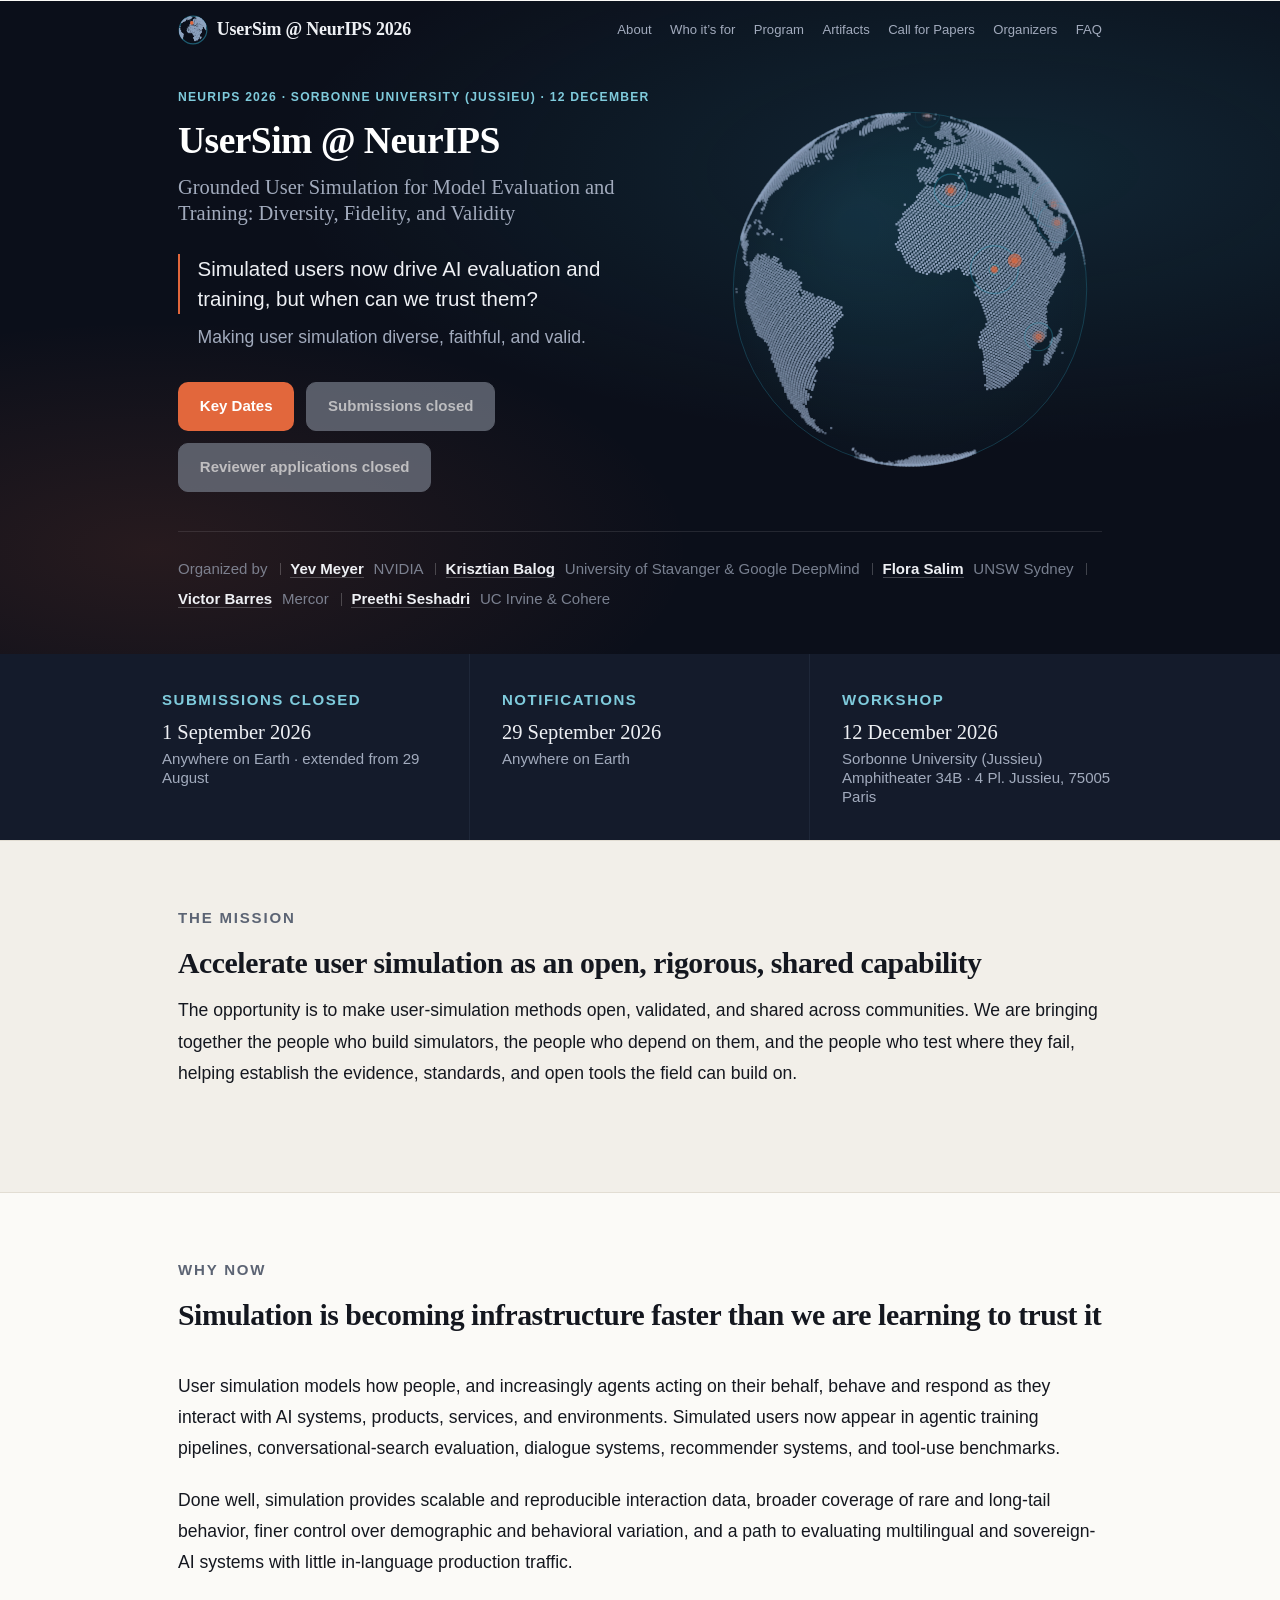
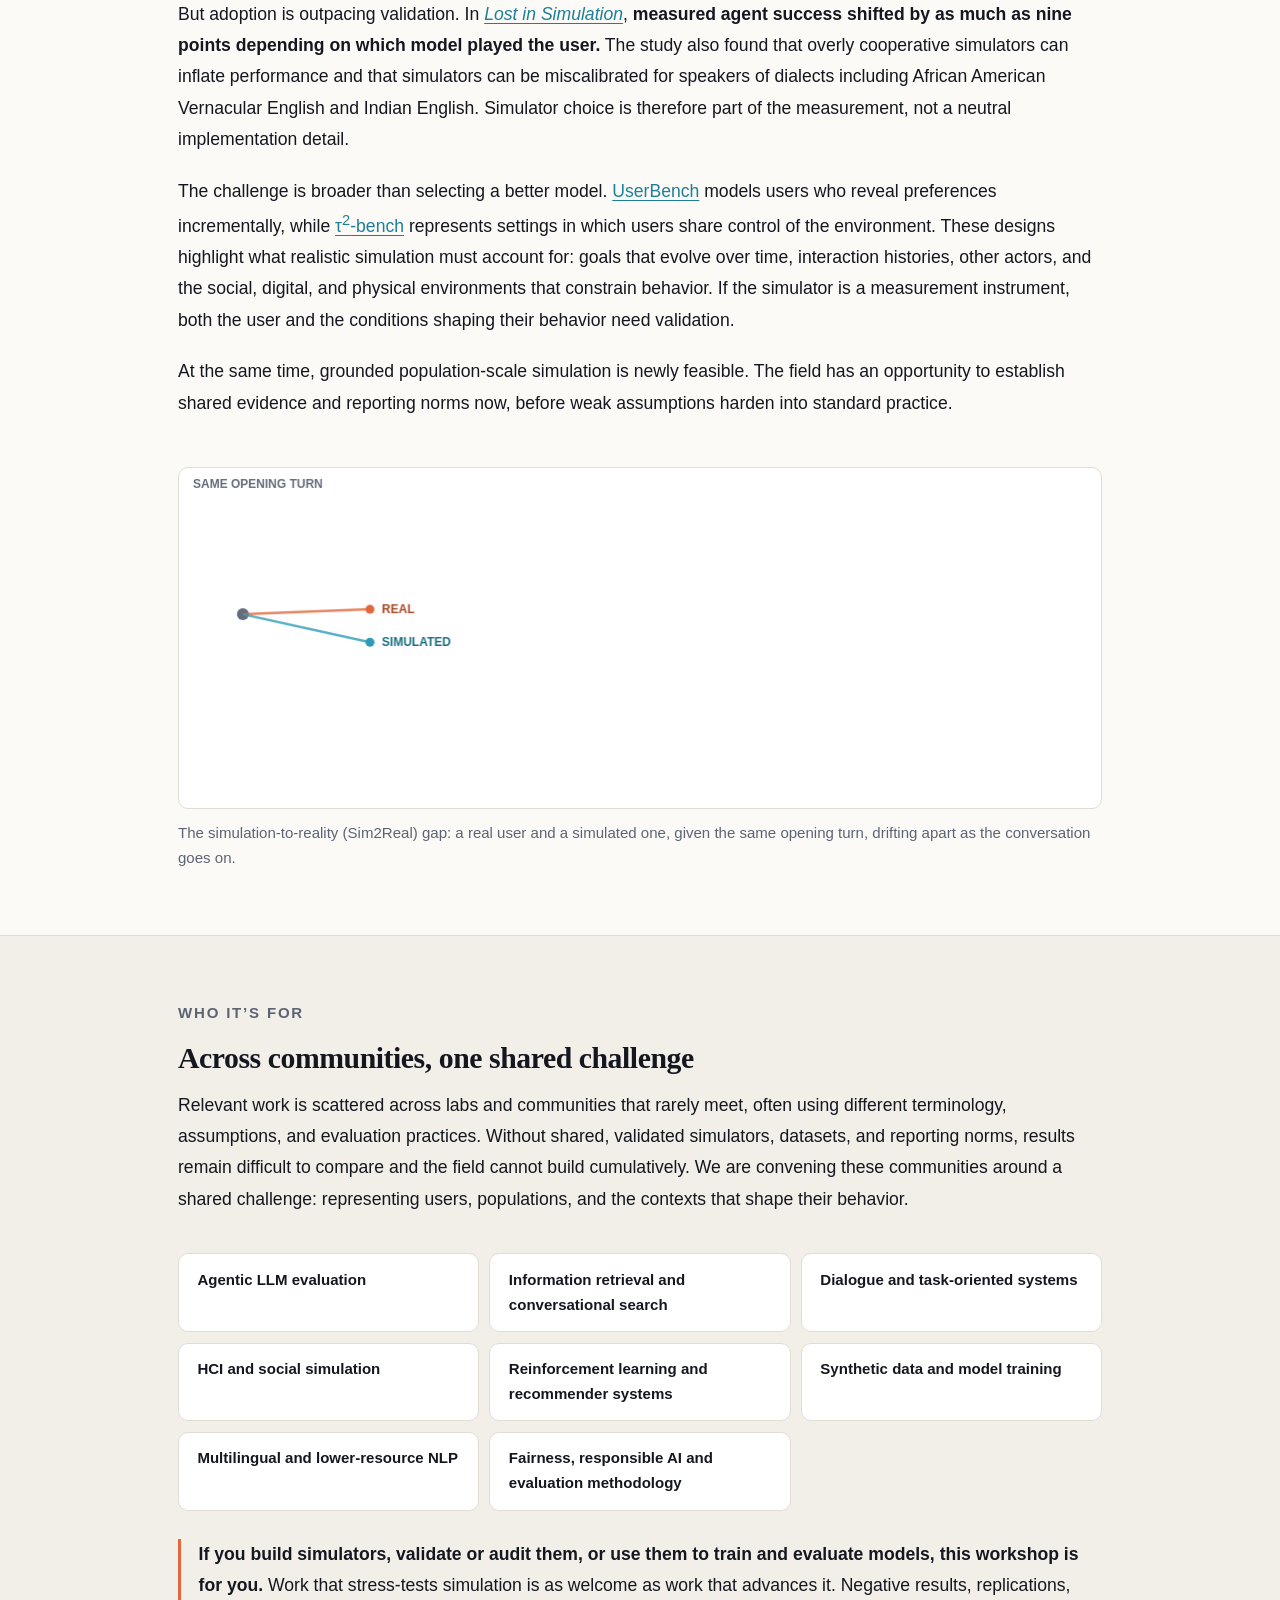
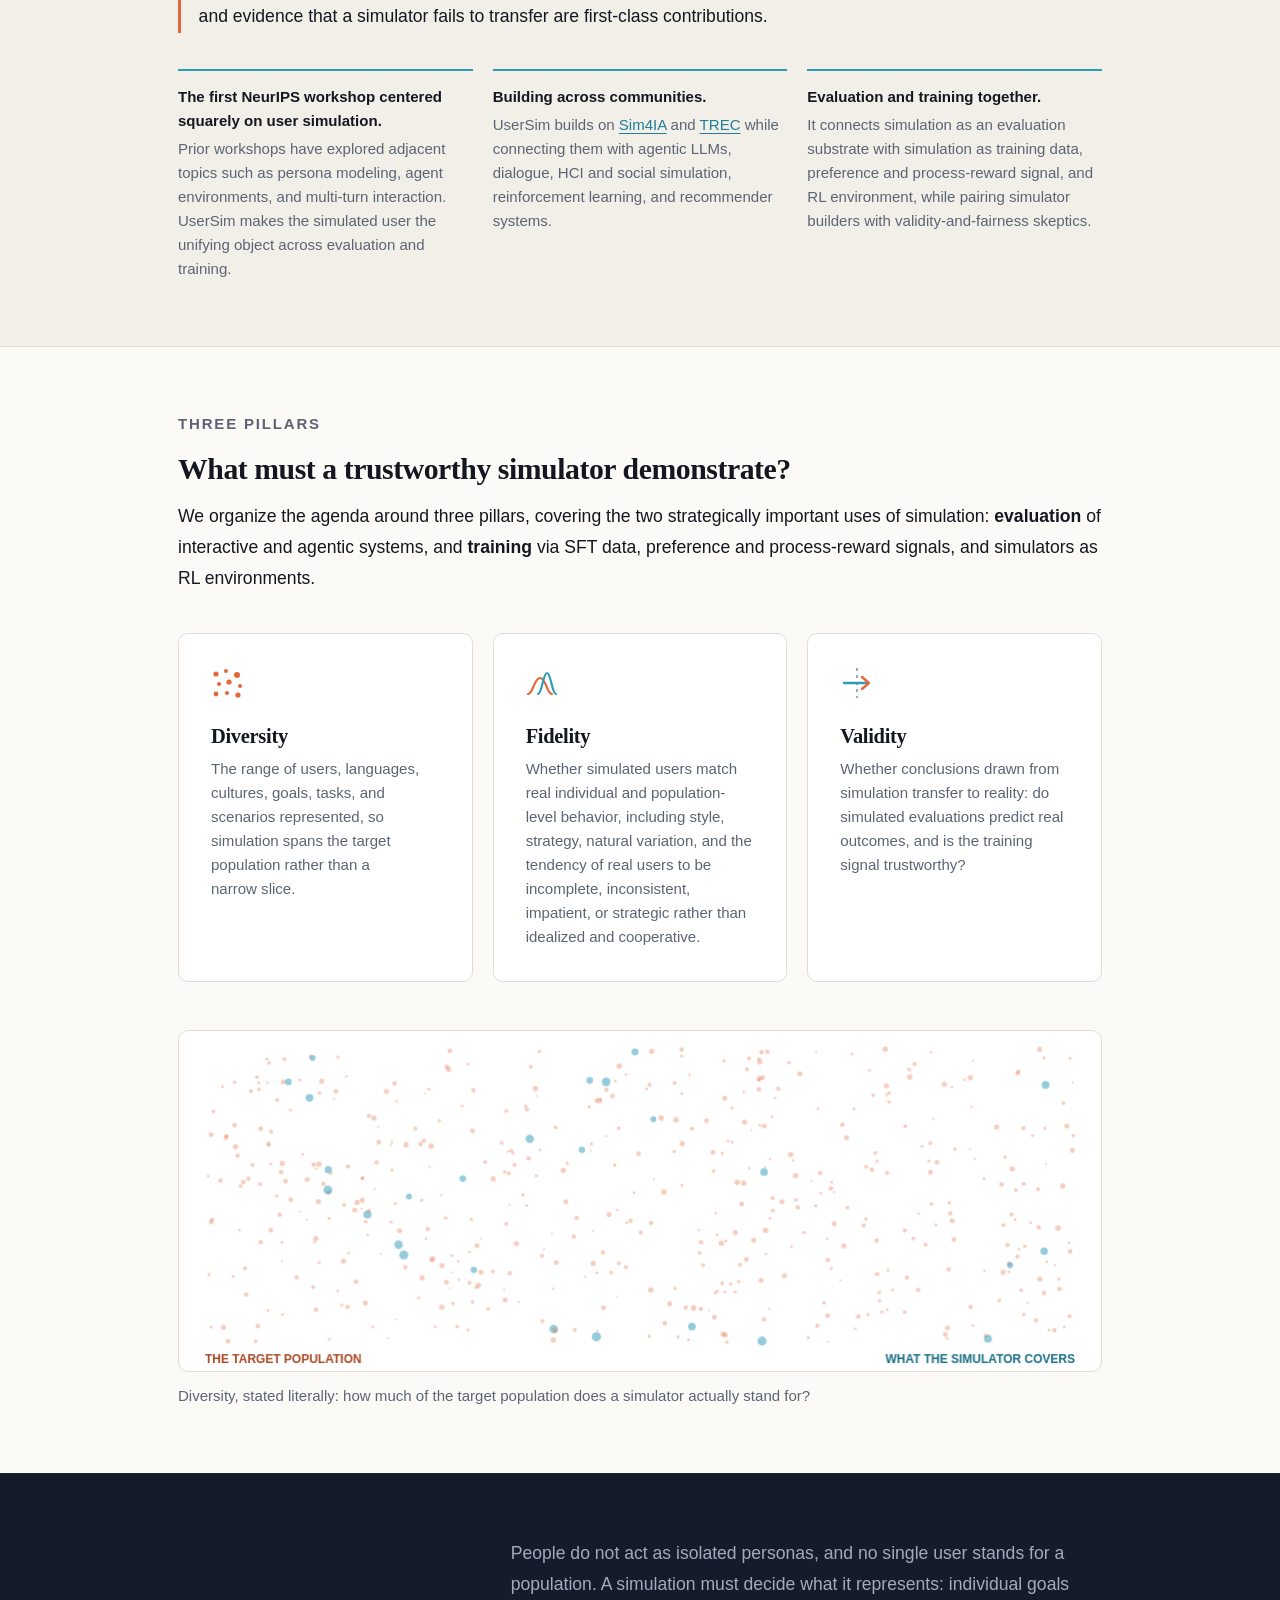
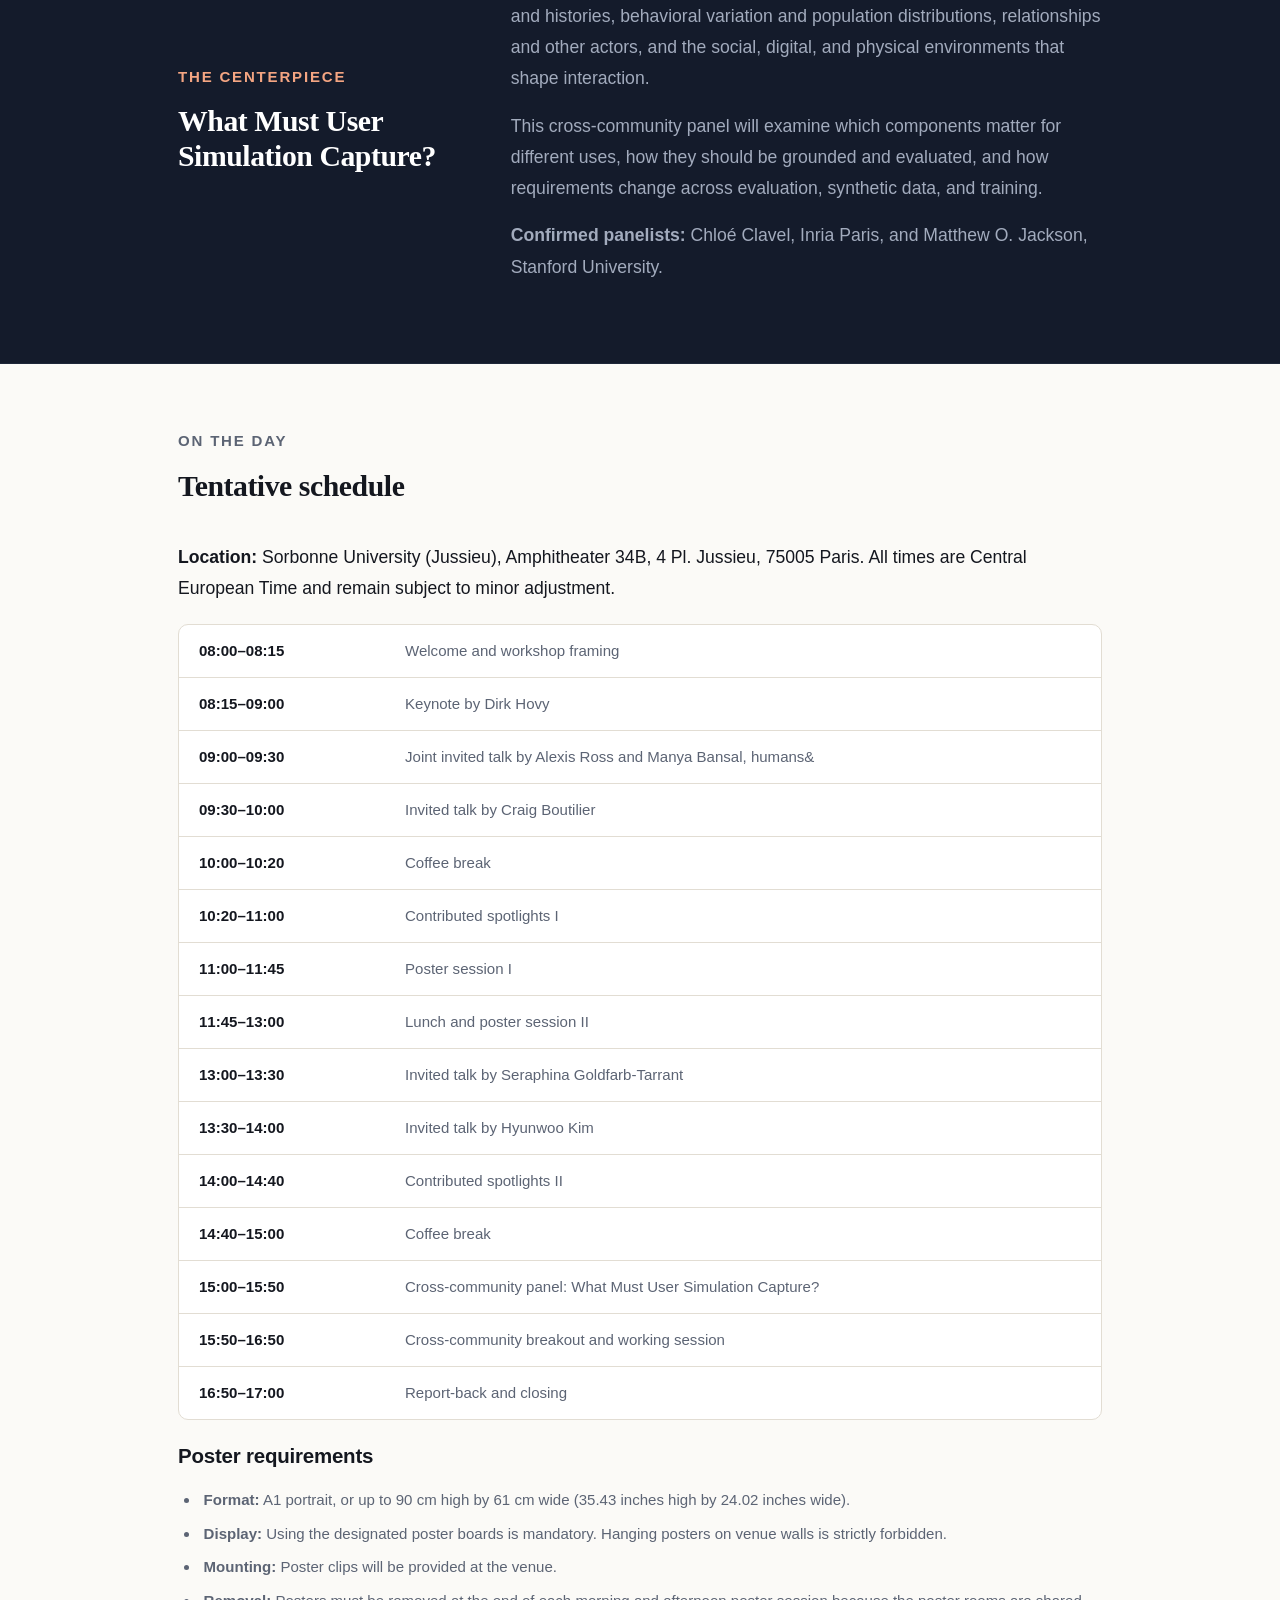
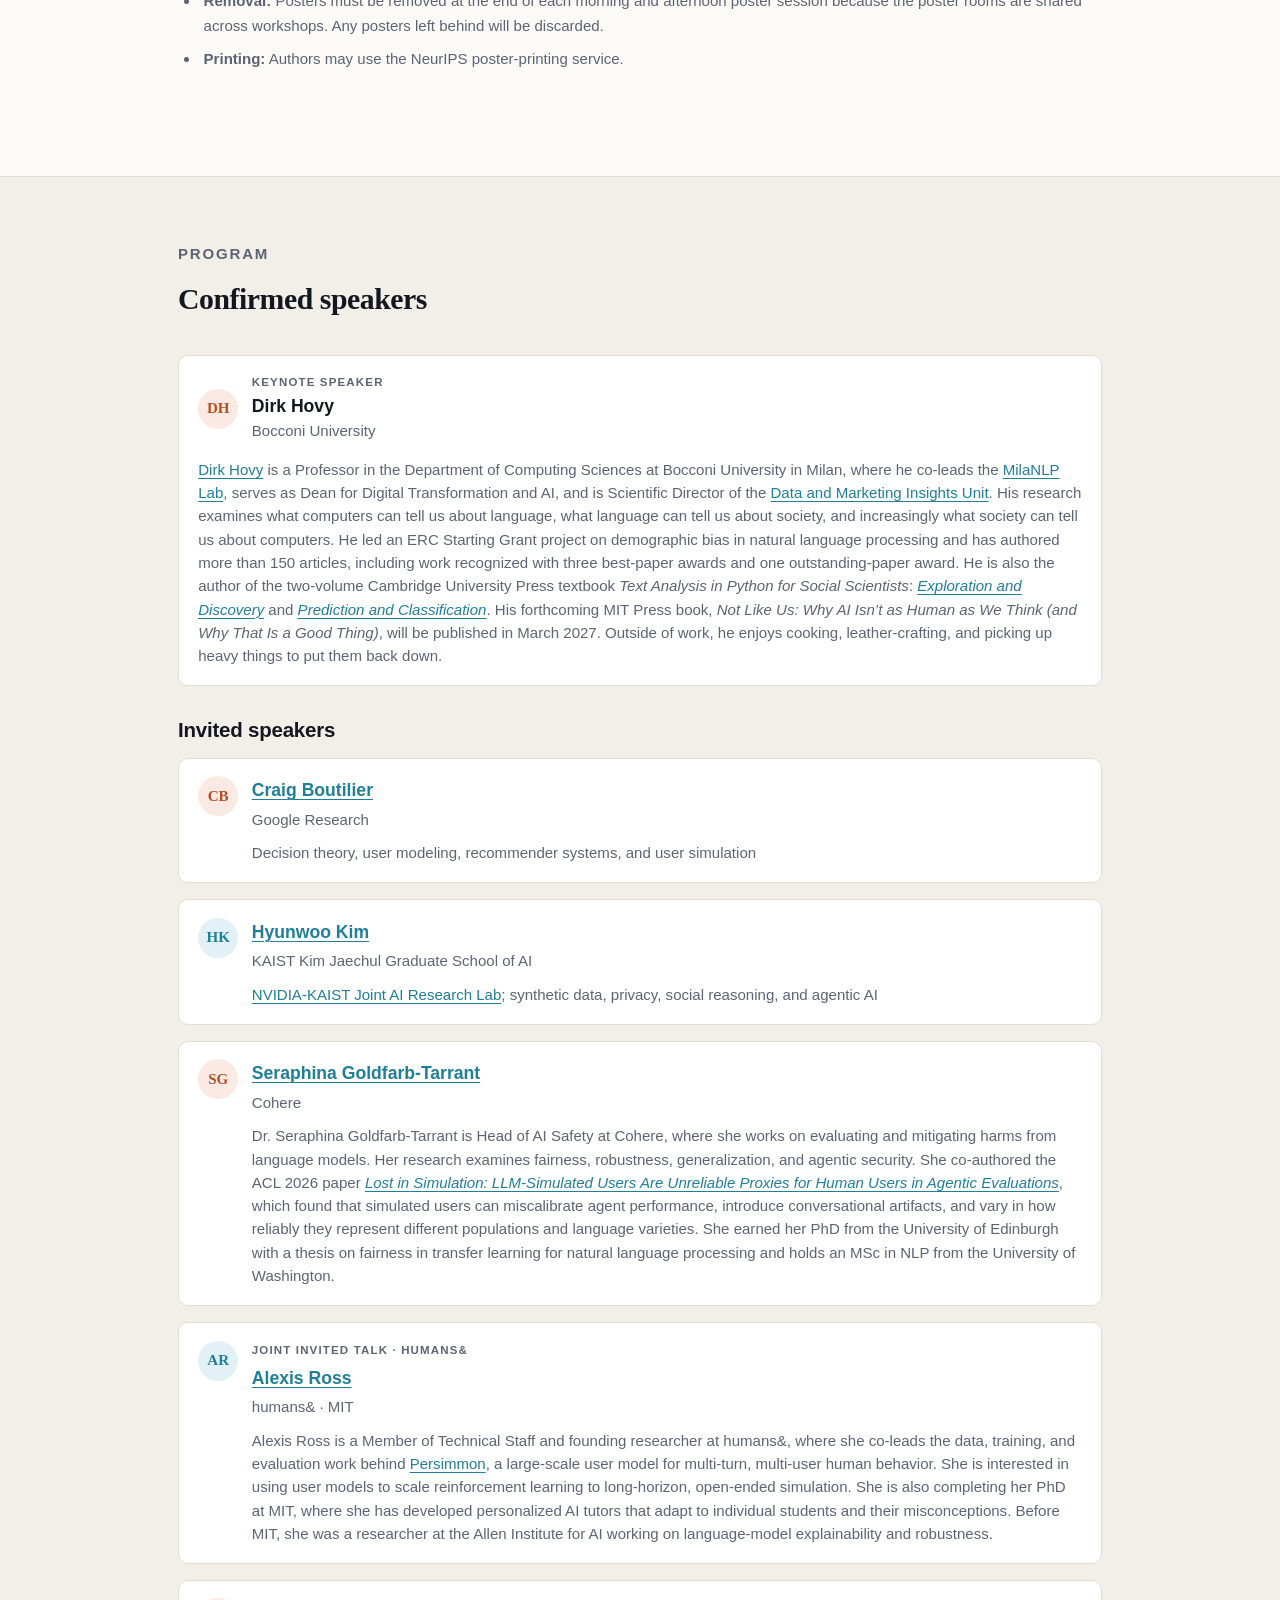
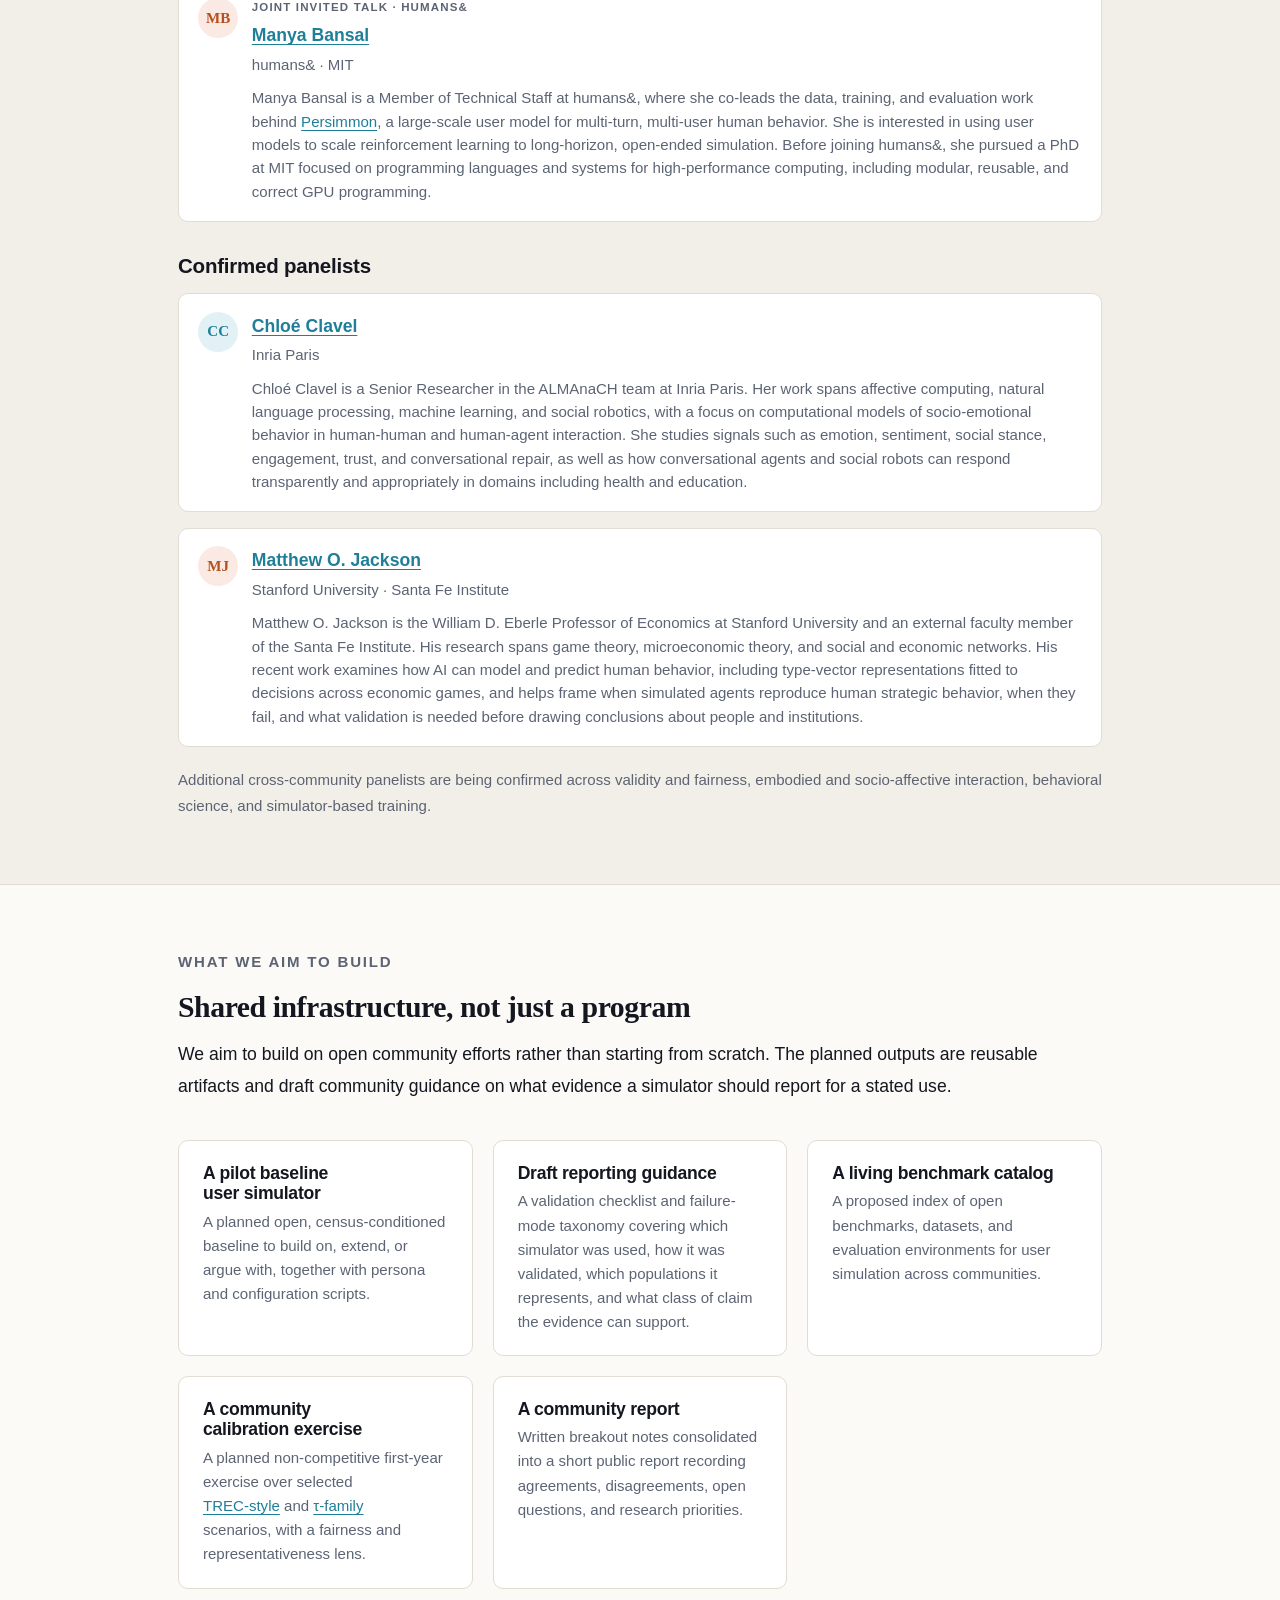
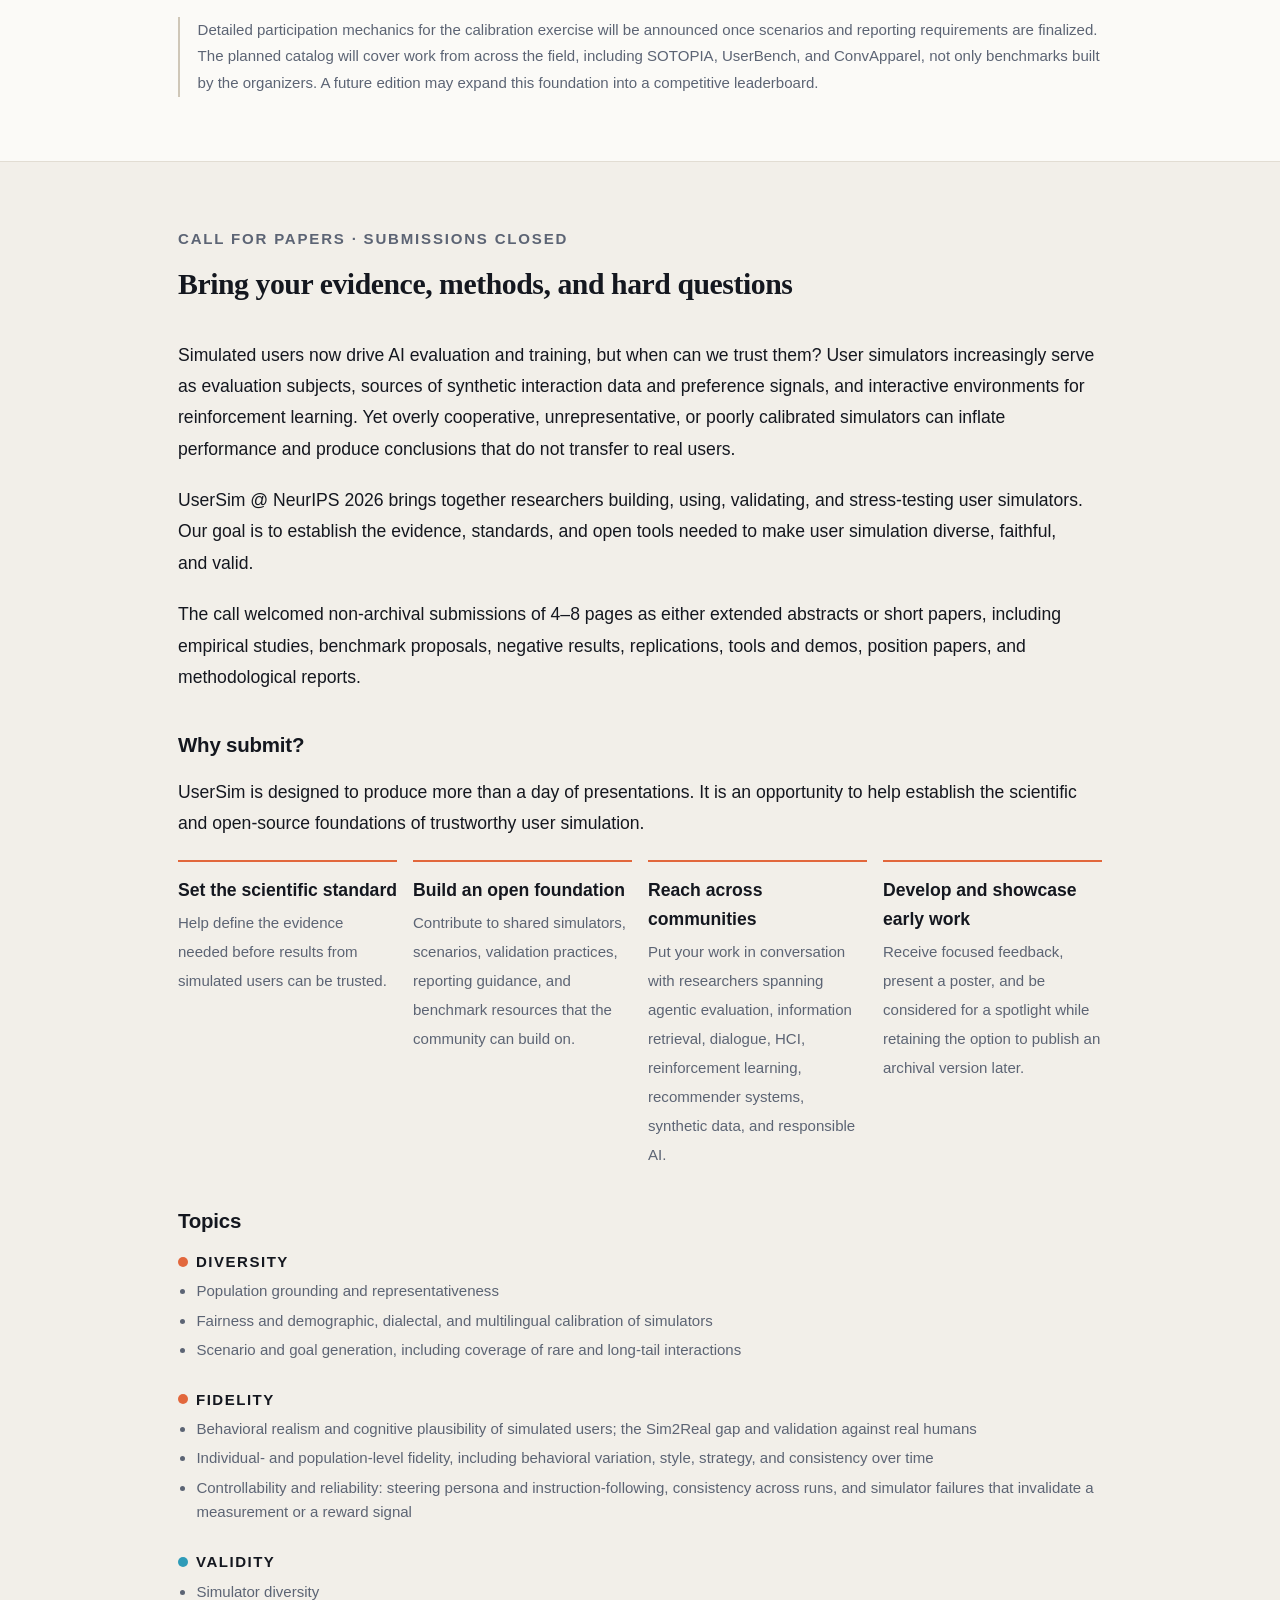
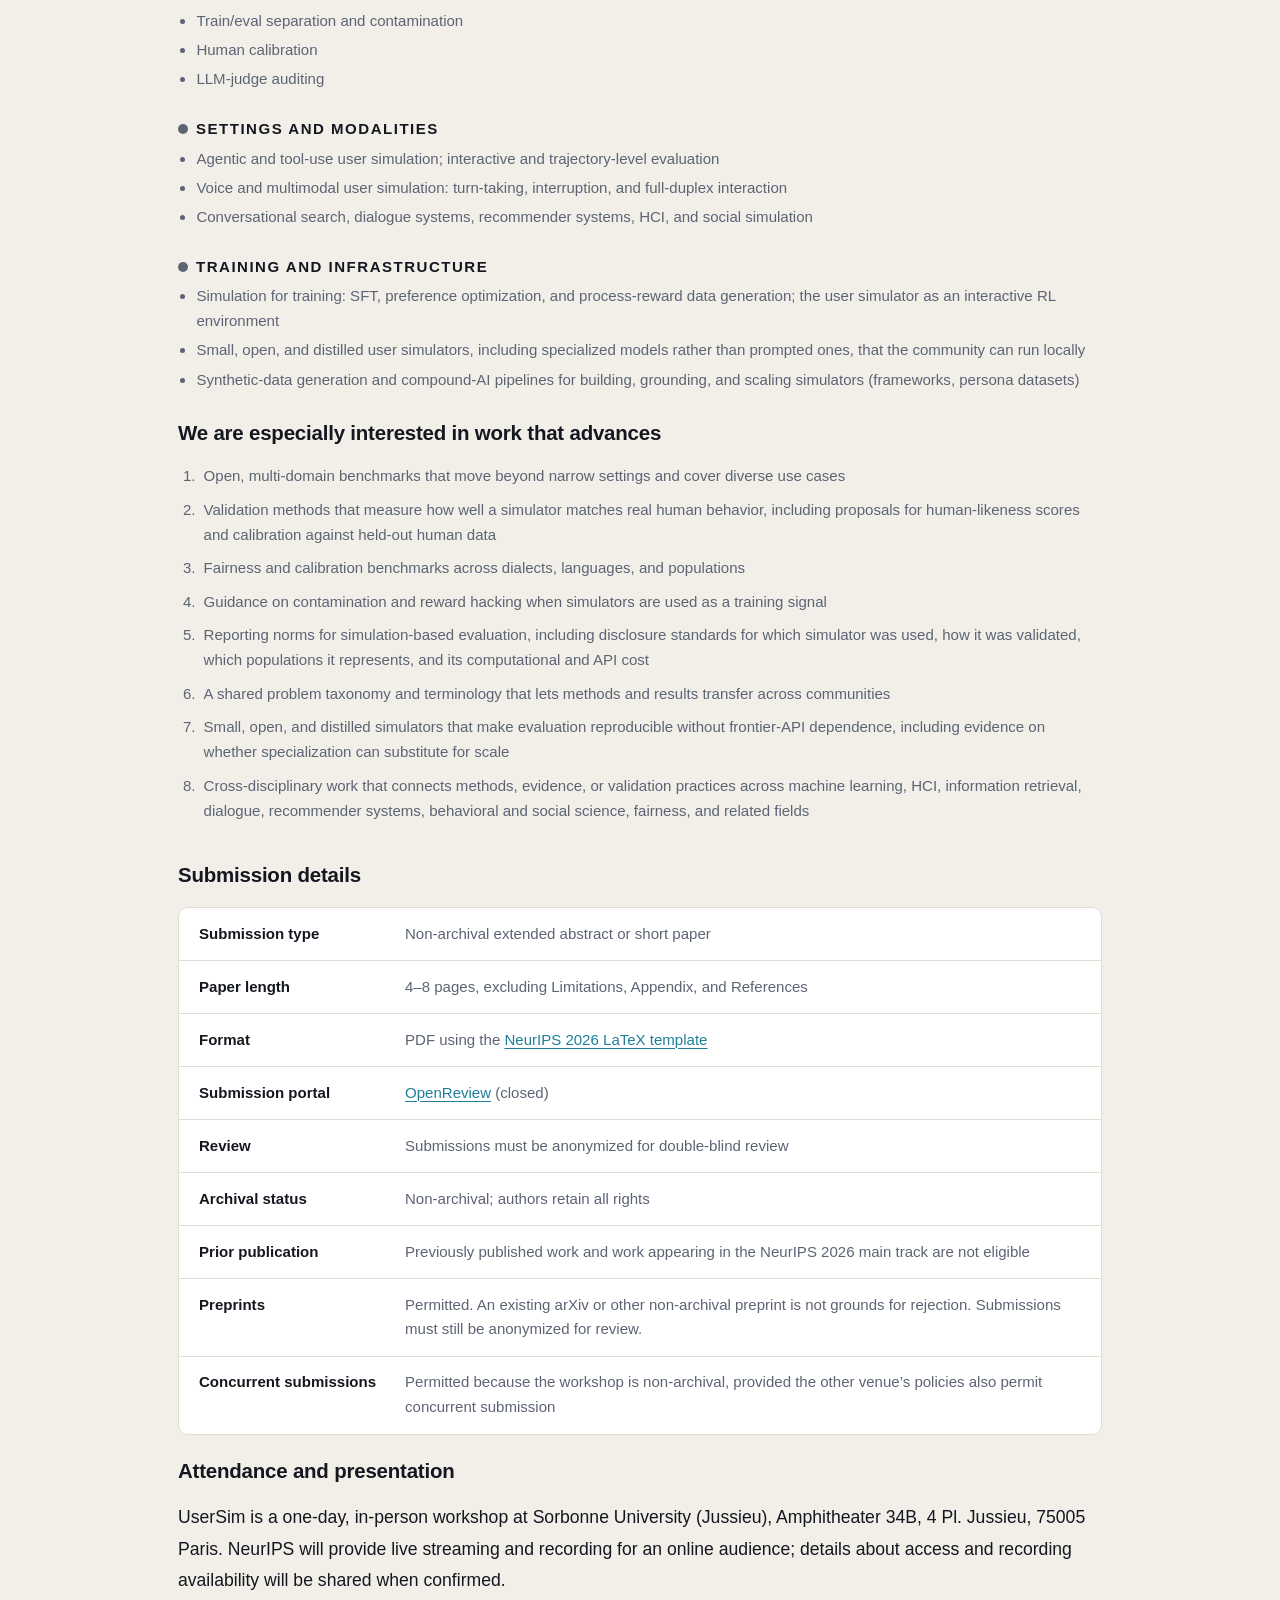
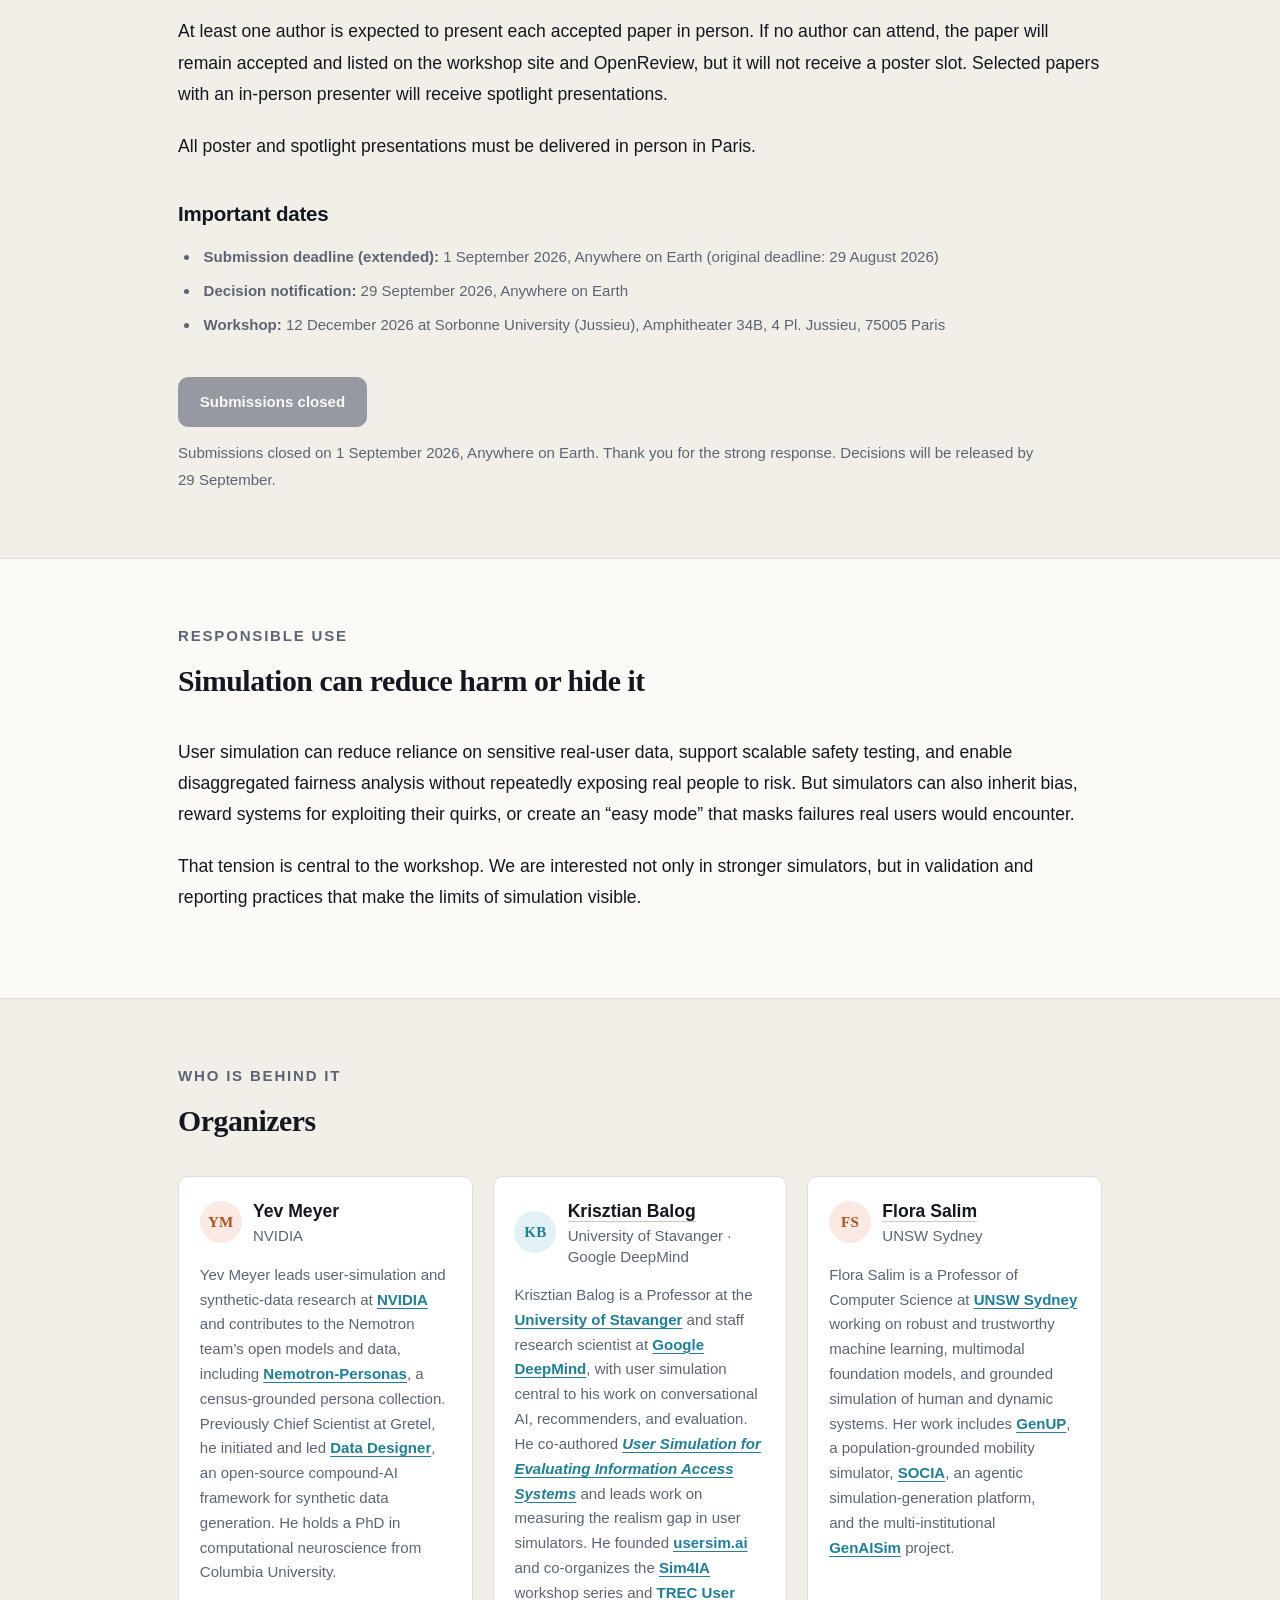
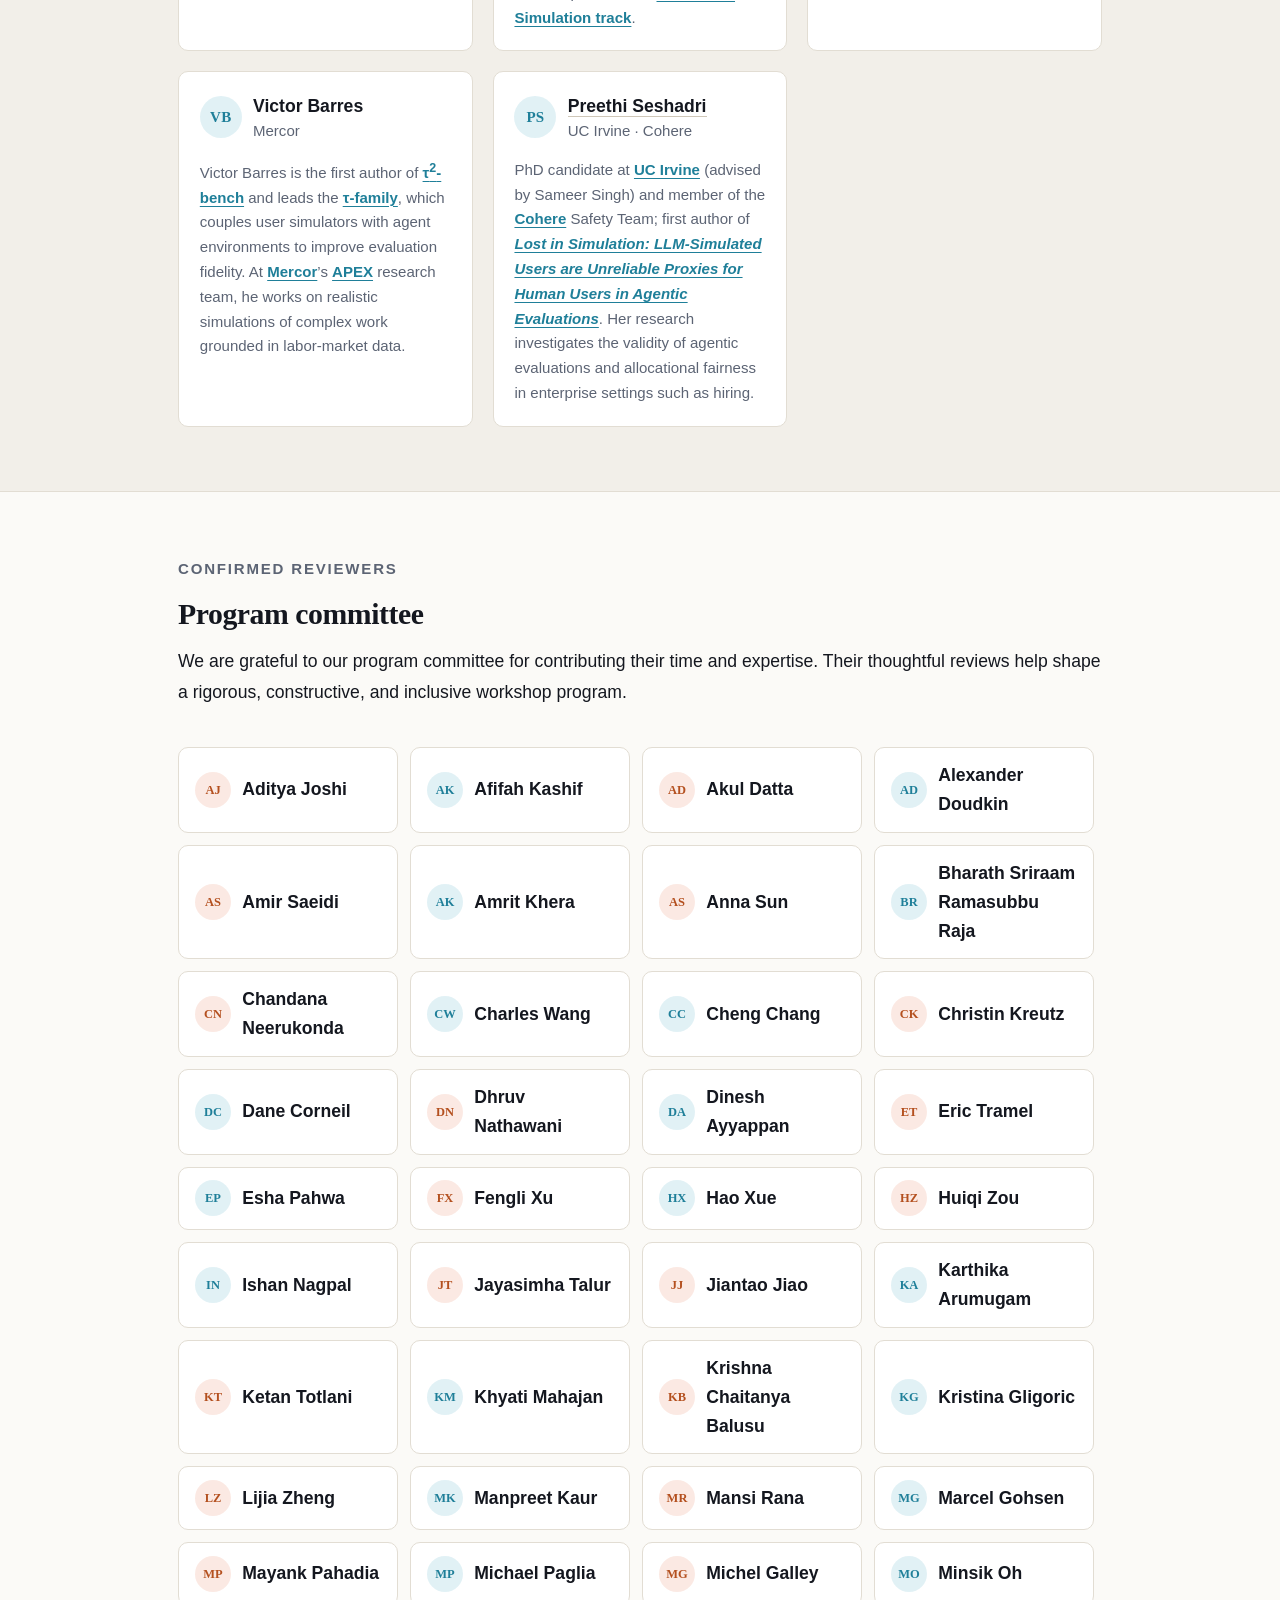
==== commit 3bc32f93: "Link invited speaker names to their profiles Link Craig Boutilier, Hyunwoo Kim and Seraphina Goldfar" ====
--- a/index.html
+++ b/index.html
@@ -5,7 +5,7 @@
 <meta name="viewport" content="width=device-width, initial-scale=1">
 
 <title>UserSim @ NeurIPS 2026 &middot; Grounded User Simulation for Model Evaluation and Training</title>
-<meta name="description" content="A NeurIPS 2026 workshop at the Palais des Congr&egrave;s de Paris on when simulated users can be trusted for AI evaluation and training, and the shared evidence, standards, and tools the field needs.">
+<meta name="description" content="A NeurIPS 2026 workshop at Sorbonne University in Paris on when simulated users can be trusted for AI evaluation and training, and the shared evidence, standards, and tools the field needs.">
 <link rel="canonical" href="https://usersim-workshop.github.io/">
 
 <meta property="og:type" content="website">
@@ -51,7 +51,7 @@
   <div class="wrap">
     <div class="hero-grid">
     <div class="hero-copy">
-      <p class="eyebrow">NeurIPS 2026 &middot; Palais des Congr&egrave;s, Paris &middot; 12 December</p>
+      <p class="eyebrow">NeurIPS 2026 &middot; Sorbonne University (Jussieu) &middot; 12 December</p>
       <h1>UserSim @ NeurIPS</h1>
       <p class="hero-full-title">Grounded User Simulation for Model Evaluation and Training: Diversity, Fidelity, and Validity</p>
       <p class="thesis">Simulated users now drive AI evaluation and training, but when can we trust them?</p>
@@ -93,10 +93,9 @@
       </div>
       <div class="date-card">
         <dt>Workshop</dt>
-        <dd>12 December 2026<span class="tz">Palais des Congr&egrave;s de Paris<br>Room to be confirmed &middot; 2 Pl. de la Porte Maillot, 75017 Paris</span></dd>
+        <dd>12 December 2026<span class="tz">Sorbonne University (Jussieu)<br>Amphitheater 34B &middot; 4 Pl. Jussieu, 75005 Paris</span></dd>
       </div>
     </dl>
-    <p class="venue-note"><strong>Venue change:</strong> UserSim has moved from Sorbonne University (Jussieu) to the Palais des Congr&egrave;s de Paris, the main NeurIPS venue. We will post the room once NeurIPS confirms it.</p>
   </div>
 </section>
 
@@ -231,7 +230,7 @@
       <p class="eyebrow">On the day</p>
       <h2>Tentative schedule</h2>
     </div>
-    <p class="prose reveal"><strong>Location:</strong> Palais des Congr&egrave;s de Paris, 2 Pl. de la Porte Maillot, 75017 Paris (room to be confirmed). All times are Central European Time and may change while NeurIPS finalizes the revised workshop schedule.</p>
+    <p class="prose reveal"><strong>Location:</strong> Sorbonne University (Jussieu), Amphitheater 34B, 4 Pl. Jussieu, 75005 Paris. All times are Central European Time and remain subject to minor adjustment.</p>
     <dl class="spec reveal">
       <div><dt>08:00&ndash;08:15</dt><dd>Welcome and workshop framing</dd></div>
       <div><dt>08:15&ndash;09:00</dt><dd>Keynote by Dirk Hovy</dd></div>
@@ -284,7 +283,7 @@
       <li class="speaker-chip">
         <span class="speaker-initials avatar-h" aria-hidden="true">CB</span>
         <span>
-          <strong>Craig Boutilier</strong>
+          <strong><a href="https://research.google/people/craig-boutilier/">Craig Boutilier</a></strong>
           <span class="speaker-affil">Google Research</span>
           <span class="speaker-focus">Decision theory, user modeling, recommender systems, and user simulation</span>
         </span>
@@ -292,7 +291,7 @@
       <li class="speaker-chip">
         <span class="speaker-initials avatar-s" aria-hidden="true">HK</span>
         <span>
-          <strong>Hyunwoo Kim</strong>
+          <strong><a href="https://hyunw.kim/">Hyunwoo Kim</a></strong>
           <span class="speaker-affil">KAIST Kim Jaechul Graduate School of AI</span>
           <span class="speaker-focus"><a href="https://nvidianews.nvidia.com/news/nvidia-and-kaist-launch-joint-ai-research-lab-to-accelerate-ai-innovation-in-korea">NVIDIA-KAIST Joint AI Research Lab</a>; synthetic data, privacy, social reasoning, and agentic AI</span>
         </span>
@@ -300,9 +299,9 @@
       <li class="speaker-chip">
         <span class="speaker-initials avatar-h" aria-hidden="true">SG</span>
         <span>
-          <strong>Seraphina Goldfarb-Tarrant</strong>
+          <strong><a href="https://seraphinatarrant.github.io/">Seraphina Goldfarb-Tarrant</a></strong>
           <span class="speaker-affil">Cohere</span>
-          <span class="speaker-focus"><a href="https://seraphinatarrant.github.io/">Dr. Seraphina Goldfarb-Tarrant</a> is Head of AI Safety at Cohere, where she works on evaluating and mitigating harms from language models. Her research examines fairness, robustness, generalization, and agentic security. She co-authored the ACL 2026 paper <a href="https://aclanthology.org/2026.acl-long.2192/"><em>Lost in Simulation: LLM-Simulated Users Are Unreliable Proxies for Human Users in Agentic Evaluations</em></a>, which found that simulated users can miscalibrate agent performance, introduce conversational artifacts, and vary in how reliably they represent different populations and language varieties. She earned her PhD from the University of Edinburgh with a thesis on fairness in transfer learning for natural language processing and holds an MSc in NLP from the University of Washington.</span>
+          <span class="speaker-focus">Dr. Seraphina Goldfarb-Tarrant is Head of AI Safety at Cohere, where she works on evaluating and mitigating harms from language models. Her research examines fairness, robustness, generalization, and agentic security. She co-authored the ACL 2026 paper <a href="https://aclanthology.org/2026.acl-long.2192/"><em>Lost in Simulation: LLM-Simulated Users Are Unreliable Proxies for Human Users in Agentic Evaluations</em></a>, which found that simulated users can miscalibrate agent performance, introduce conversational artifacts, and vary in how reliably they represent different populations and language varieties. She earned her PhD from the University of Edinburgh with a thesis on fairness in transfer learning for natural language processing and holds an MSc in NLP from the University of Washington.</span>
         </span>
       </li>
       <li class="speaker-chip">
@@ -482,7 +481,7 @@
 
     <h3 class="topics-head">Attendance and presentation</h3>
     <div class="cfp-attendance prose reveal">
-      <p>UserSim is a one-day, in-person workshop at the Palais des Congr&egrave;s de Paris, 2 Pl. de la Porte Maillot, 75017 Paris. NeurIPS will provide live streaming and recording for an online audience; details about access and recording availability will be shared when confirmed.</p>
+      <p>UserSim is a one-day, in-person workshop at Sorbonne University (Jussieu), Amphitheater 34B, 4 Pl. Jussieu, 75005 Paris. NeurIPS will provide live streaming and recording for an online audience; details about access and recording availability will be shared when confirmed.</p>
       <p>At least one author is expected to present each accepted paper in person. If no author can attend, the paper will remain accepted and listed on the workshop site and OpenReview, but it will not receive a poster slot. Selected papers with an in-person presenter will receive spotlight presentations.</p>
       <p>All poster and spotlight presentations must be delivered in person in Paris.</p>
     </div>
@@ -491,13 +490,13 @@
     <ul class="detail-list reveal">
       <li><strong>Submission deadline (extended):</strong> 1 September 2026, Anywhere on Earth (original deadline: 29 August 2026)</li>
       <li><strong>Decision notification:</strong> 29 September 2026, Anywhere on Earth</li>
-      <li><strong>Workshop:</strong> 12 December 2026 at the Palais des Congr&egrave;s de Paris, 2 Pl. de la Porte Maillot, 75017 Paris</li>
+      <li><strong>Workshop:</strong> 12 December 2026 at Sorbonne University (Jussieu), Amphitheater 34B, 4 Pl. Jussieu, 75005 Paris</li>
     </ul>
 
     <div class="btn-row">
       <span class="btn btn-closed" aria-disabled="true">Submissions closed</span>
     </div>
-    <p class="closed-note">Submissions closed on 1 September 2026, Anywhere on Earth. Thank you for the strong response. Decisions were released on 29 September.</p>
+    <p class="closed-note">Submissions closed on 1 September 2026, Anywhere on Earth. Thank you for the strong response. Decisions will be released by 29 September.</p>
   </div>
 </section>
 
@@ -671,7 +670,7 @@
     <div class="reviewer-call reveal" id="reviewers">
       <h3>Reviewer applications closed</h3>
       <p>Thank you for the strong response from across the user-simulation community. Seventy-five reviewers have joined the program committee.</p>
-      <p>Each reviewer was assigned at most three papers. Reviews were managed through OpenReview and were due 25 September 2026, Anywhere on Earth.</p>
+      <p>Each reviewer receives at most three papers. Reviews are being managed through OpenReview and are due September 25, 2026, Anywhere on Earth.</p>
       <span class="btn btn-closed" aria-disabled="true">Applications closed</span>
     </div>
   </div>
@@ -695,10 +694,6 @@
     </div>
 
     <div class="faq reveal">
-      <details>
-        <summary>The venue changed. Do I need to change my plans?</summary>
-        <p>The workshop is on the same date, now at the Palais des Congr&egrave;s de Paris, 2 Pl. de la Porte Maillot, 75017 Paris. If you booked a hotel near Jussieu, there is no need to cancel. The Palais is easy to reach by public transport (M&eacute;tro line 1, Porte Maillot).</p>
-      </details>
       <details>
         <summary>Do I need to be registered for NeurIPS Paris to submit?</summary>
         <p>No. Submission eligibility did not depend on registration or attendance. This workshop is held in Paris; location matters only for presenting, not for being accepted.</p>
@@ -746,7 +741,7 @@
     <div>
       <p><strong style="color:var(--text-on-ink)">UserSim @ NeurIPS 2026</strong></p>
       <p>Grounded User Simulation for Model Evaluation and Training: Diversity, Fidelity, and Validity</p>
-      <p>Palais des Congr&egrave;s de Paris<br>2 Pl. de la Porte Maillot, 75017 Paris &middot; 12 December 2026</p>
+      <p>Sorbonne University (Jussieu) &middot; Amphitheater 34B<br>4 Pl. Jussieu, 75005 Paris &middot; 12 December 2026</p>
     </div>
     <div>
       <p><a href="mailto:organizers@usersim-workshop.org">organizers@usersim-workshop.org</a></p>
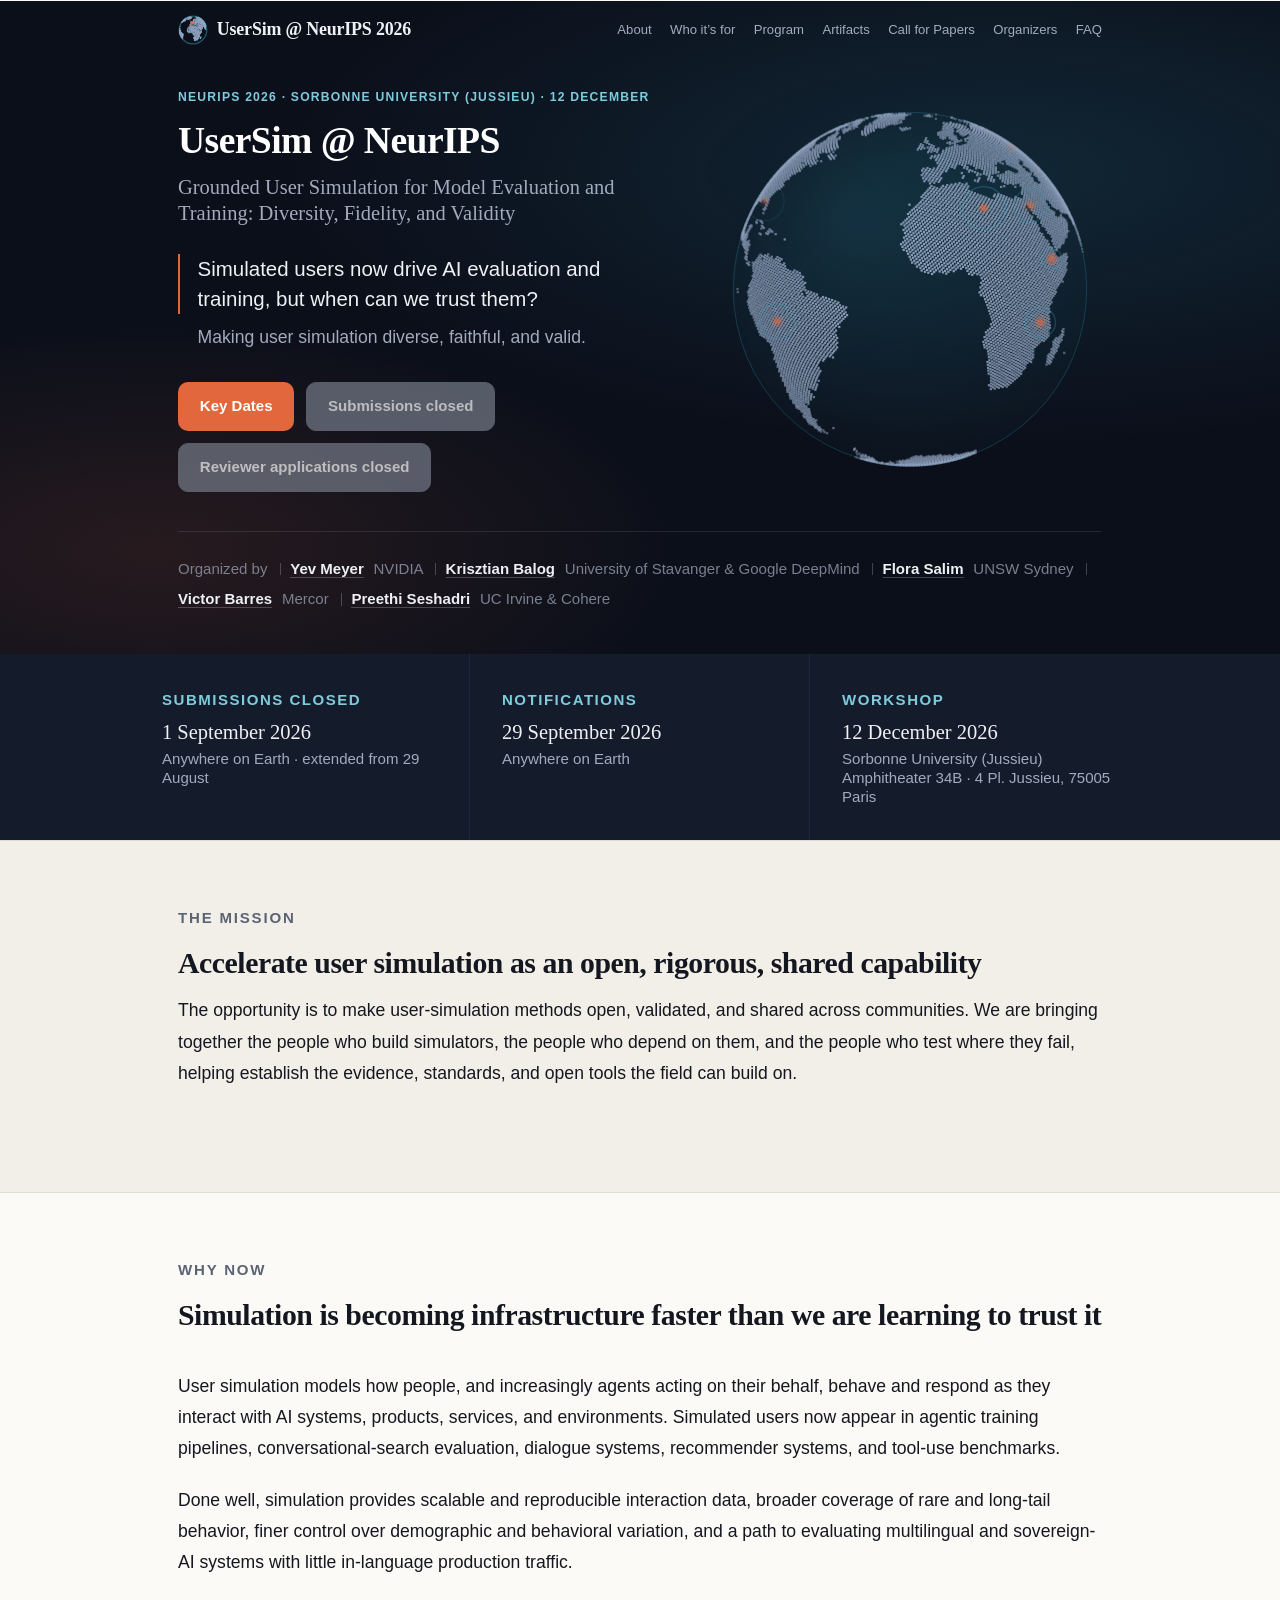
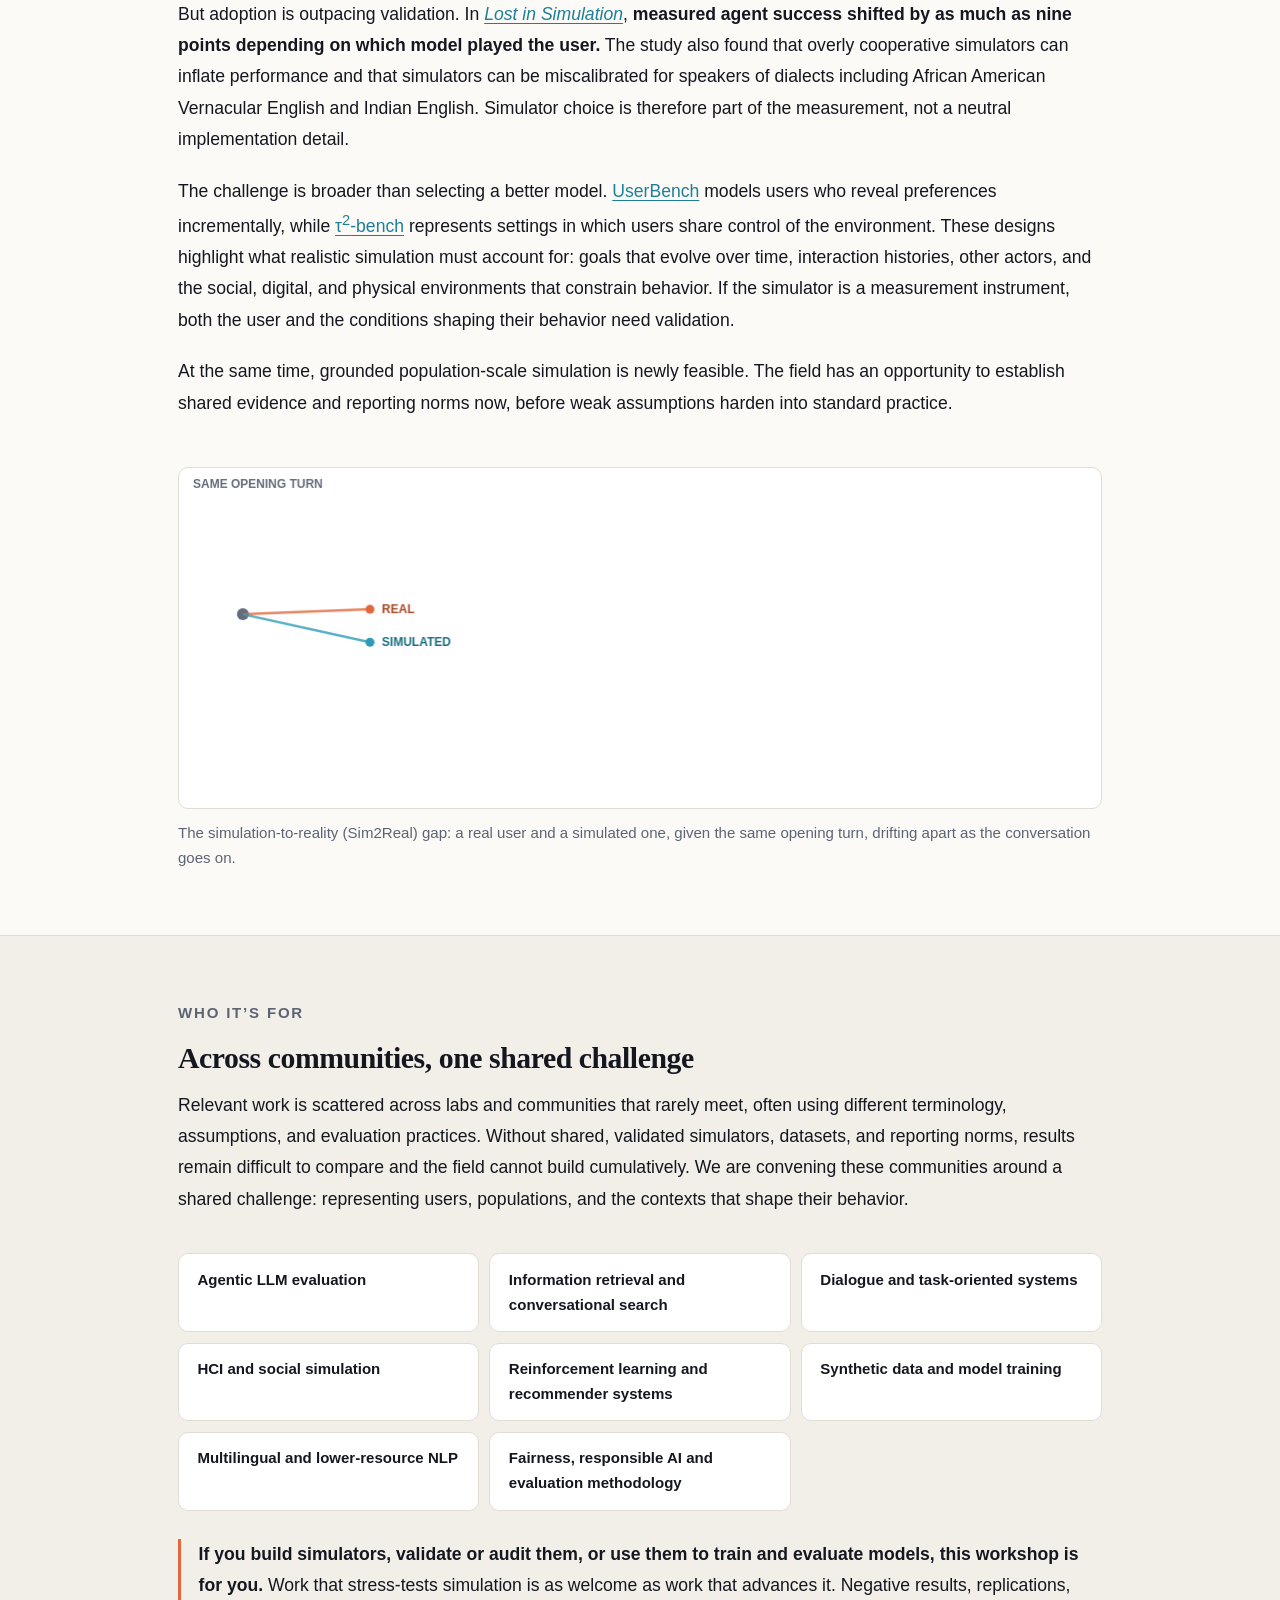
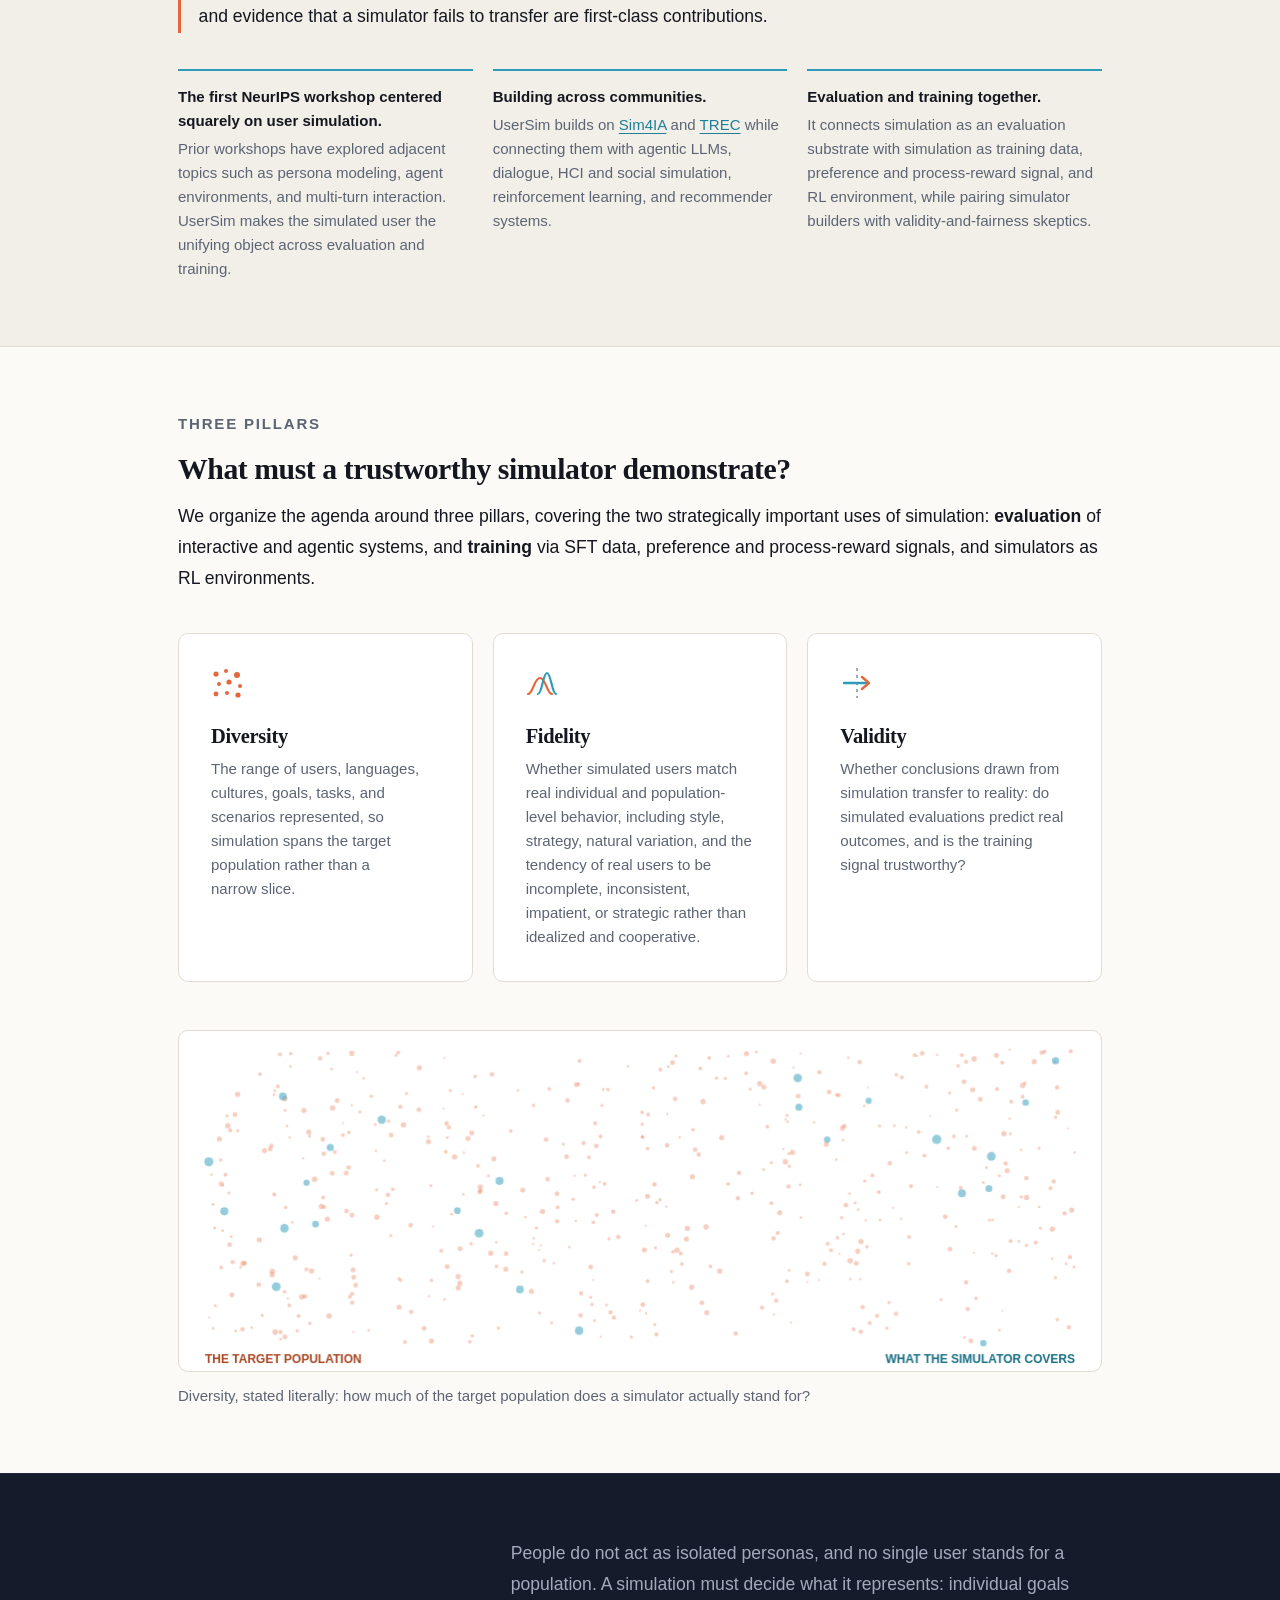
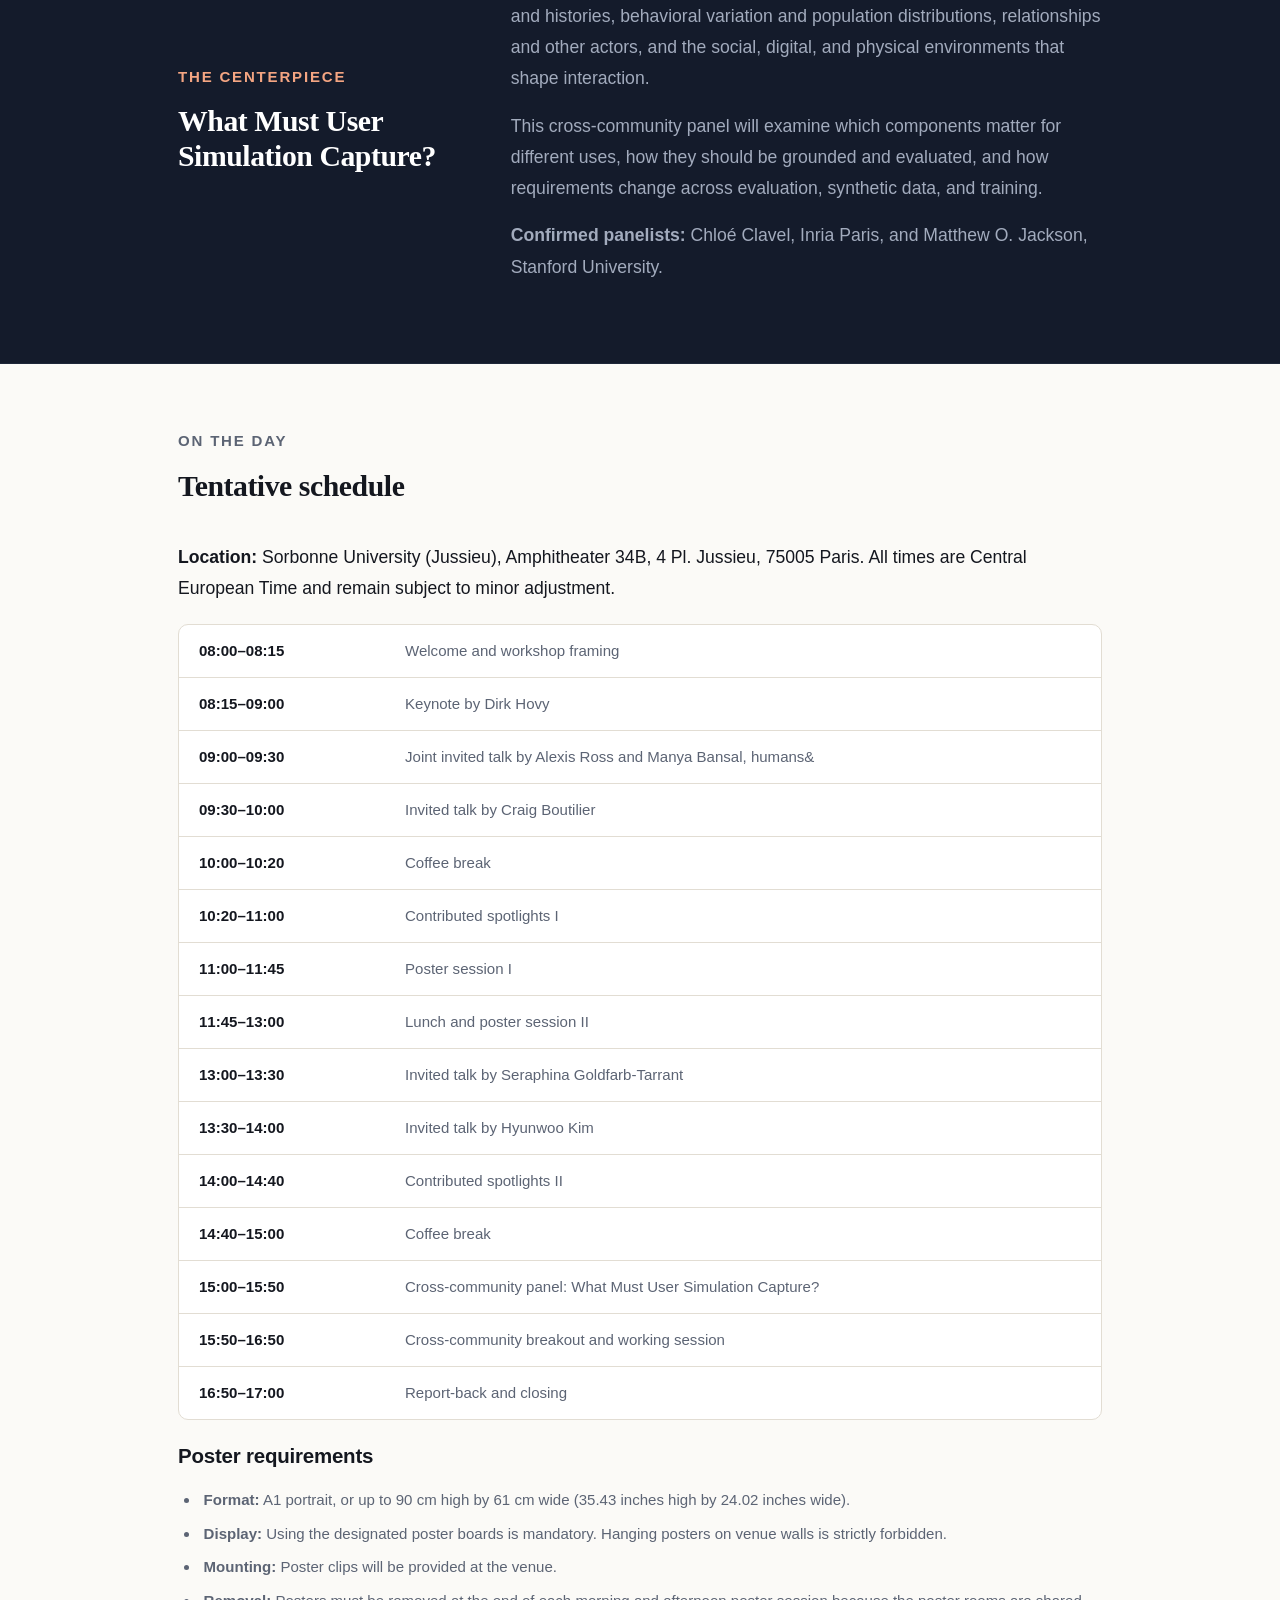
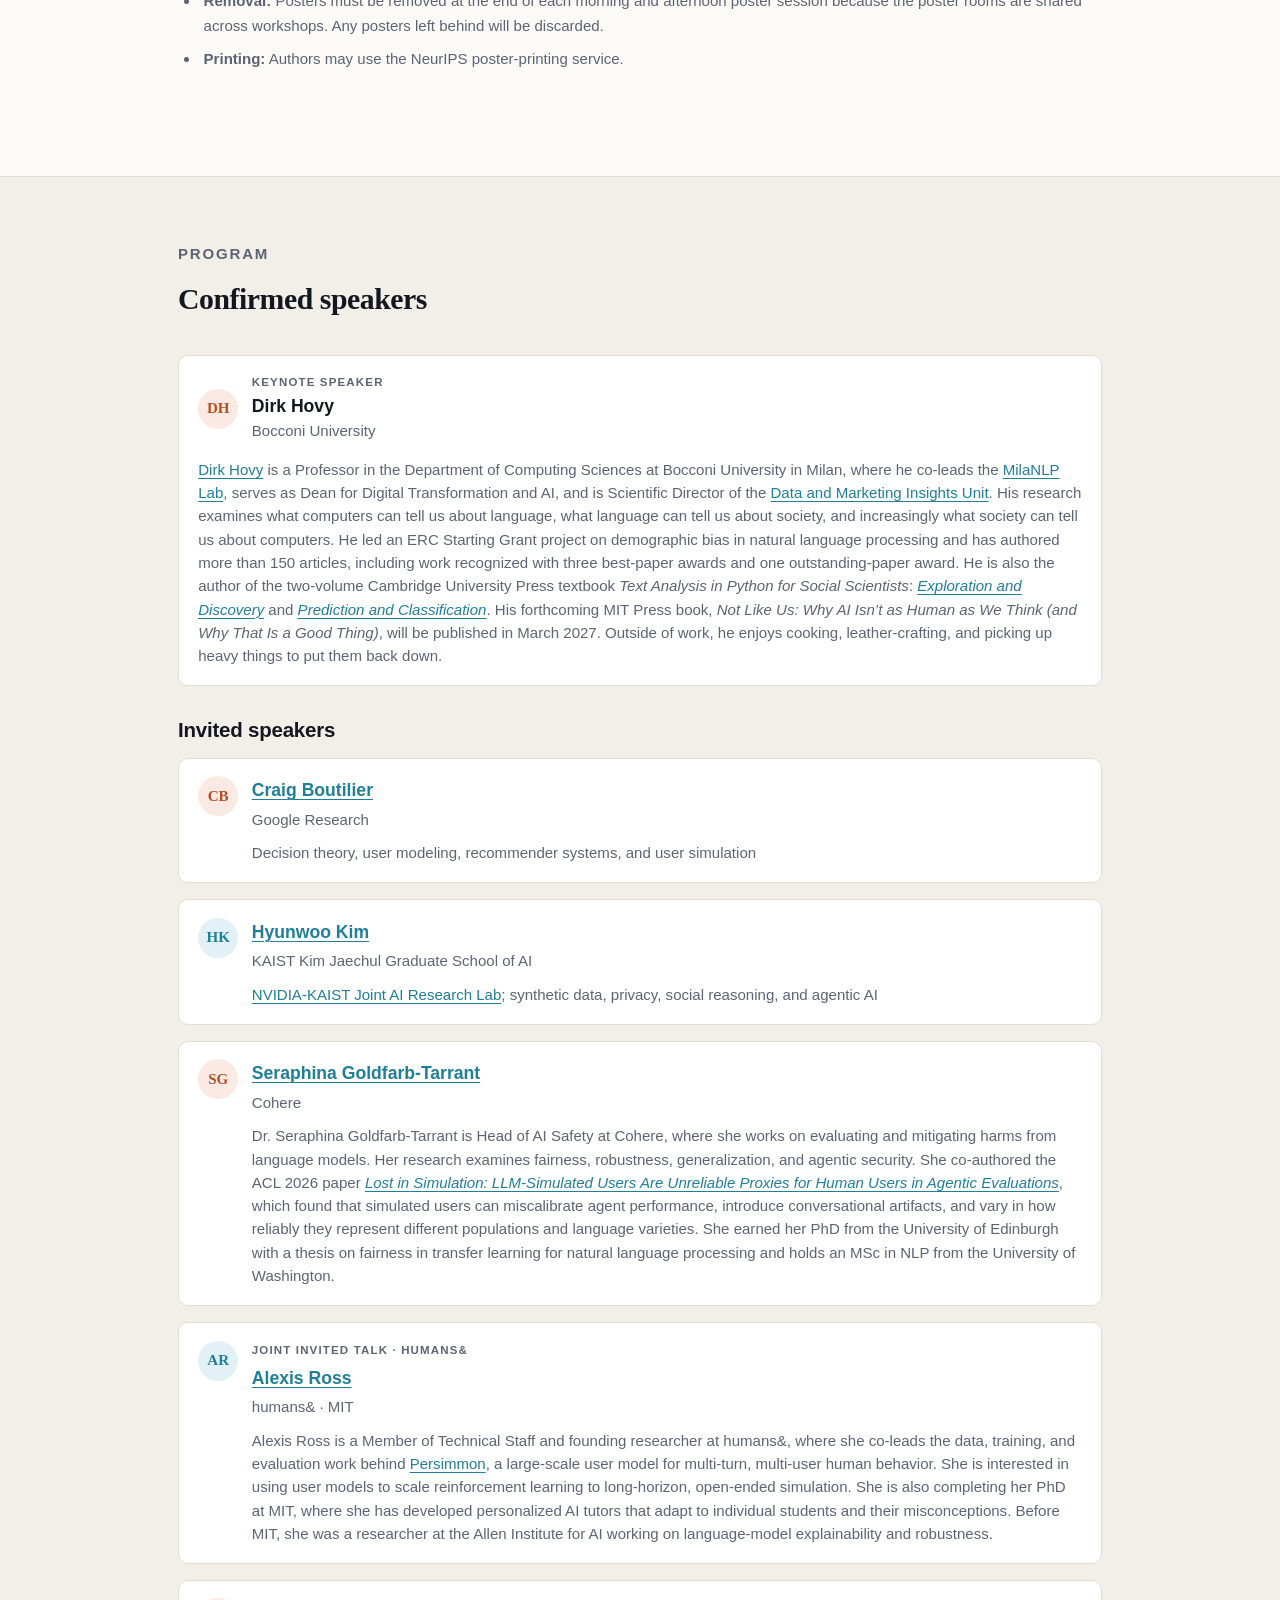
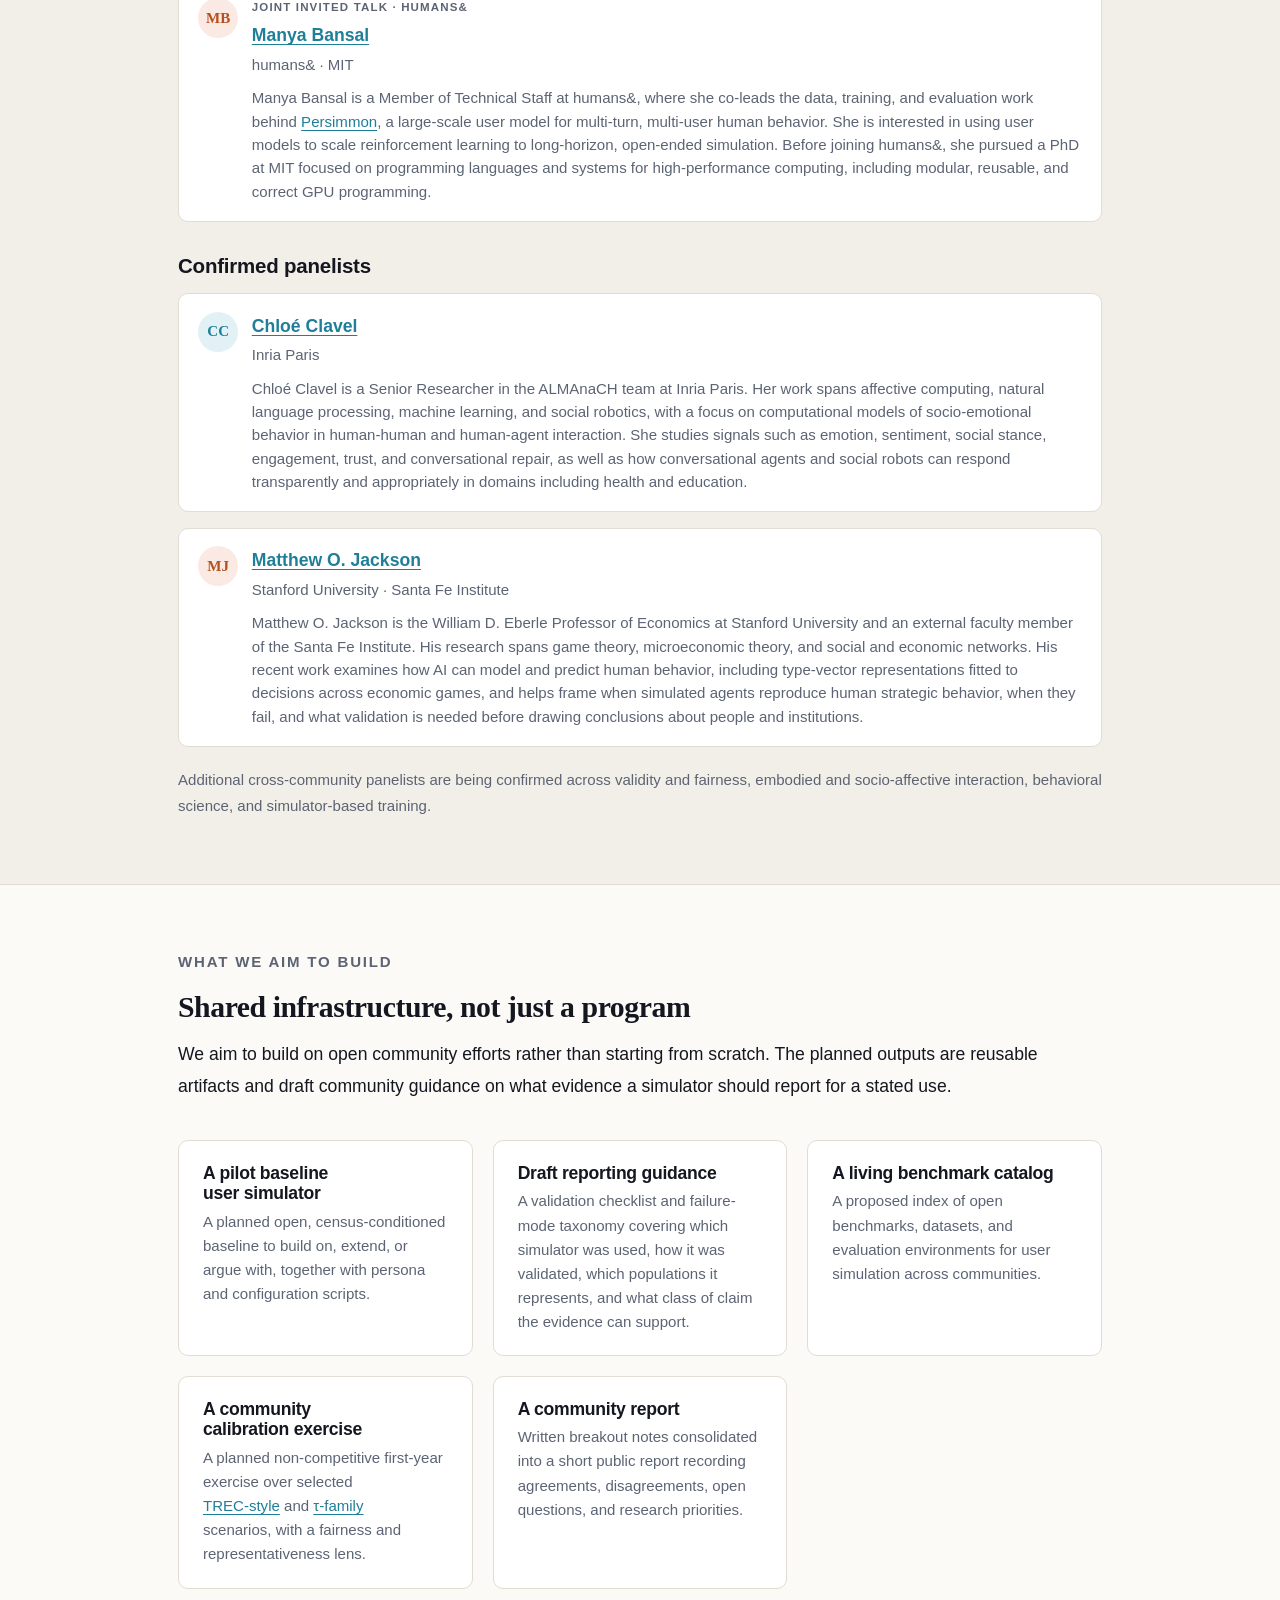
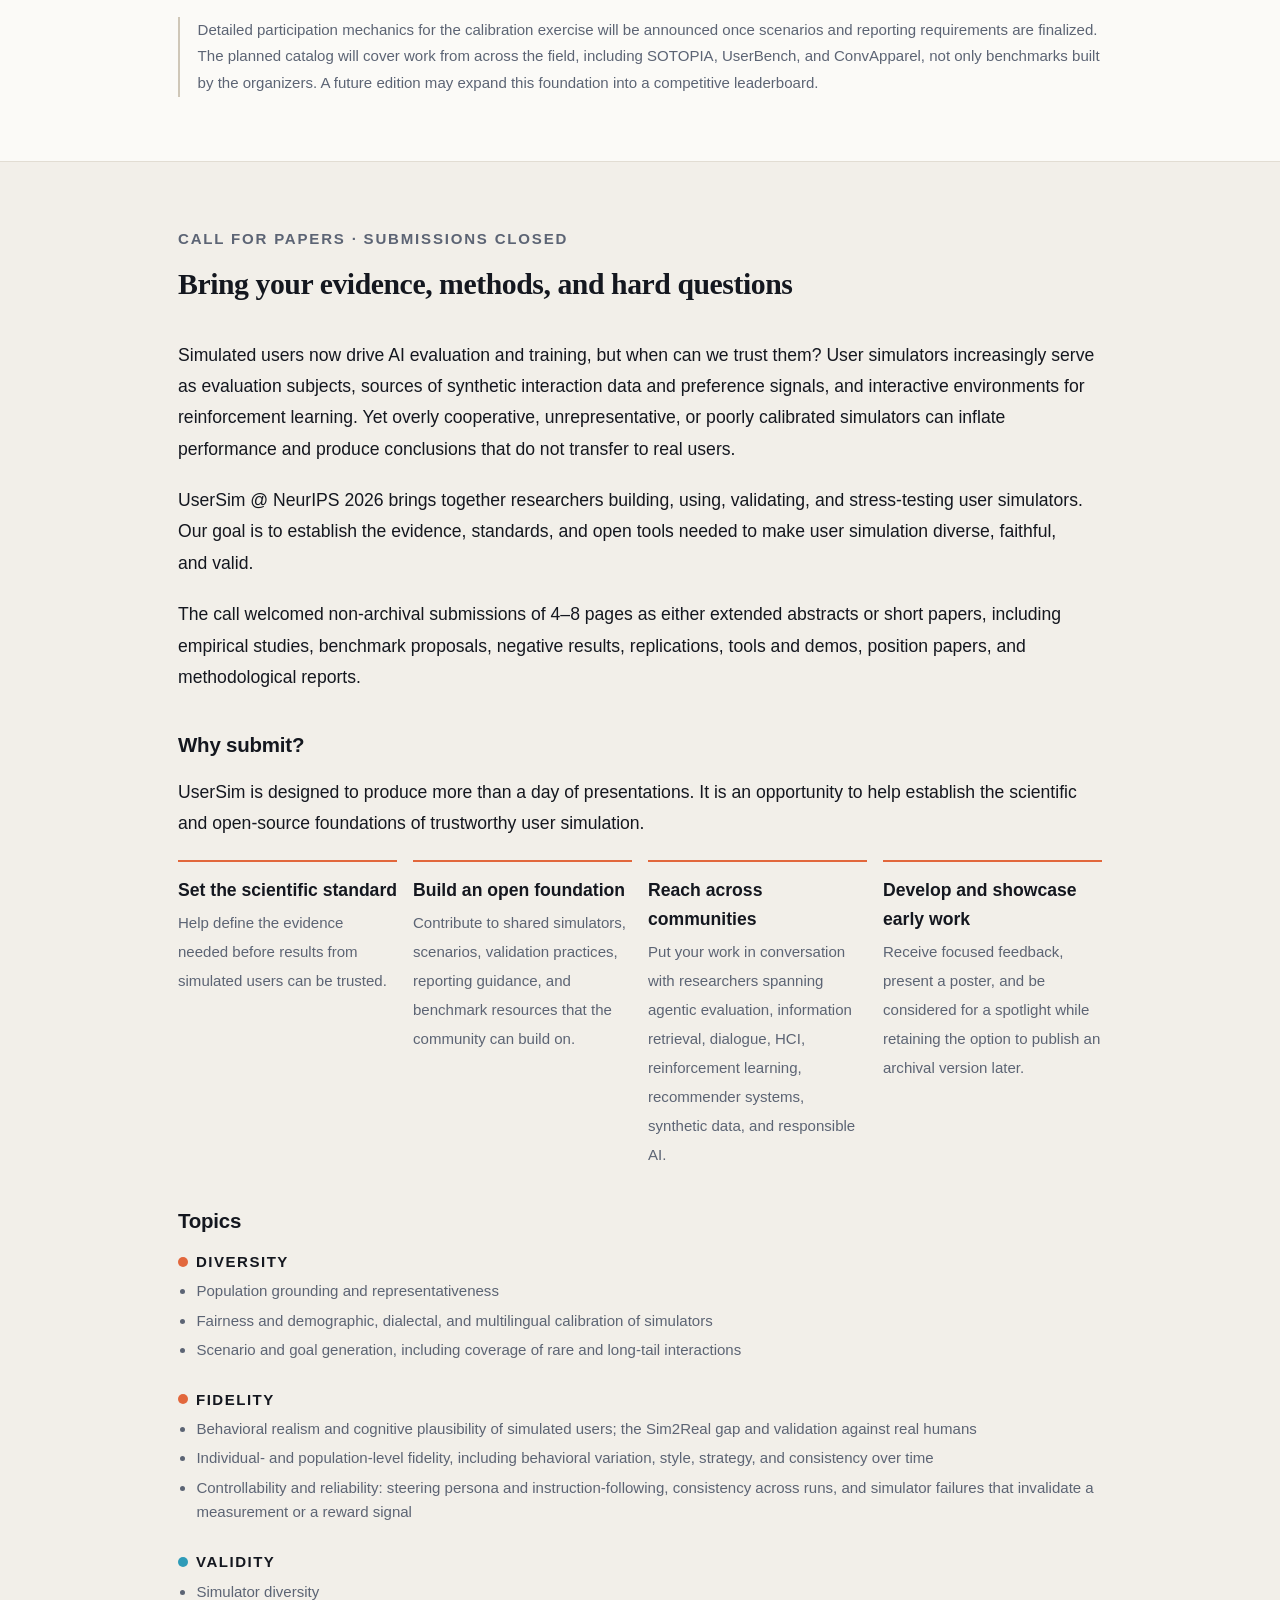
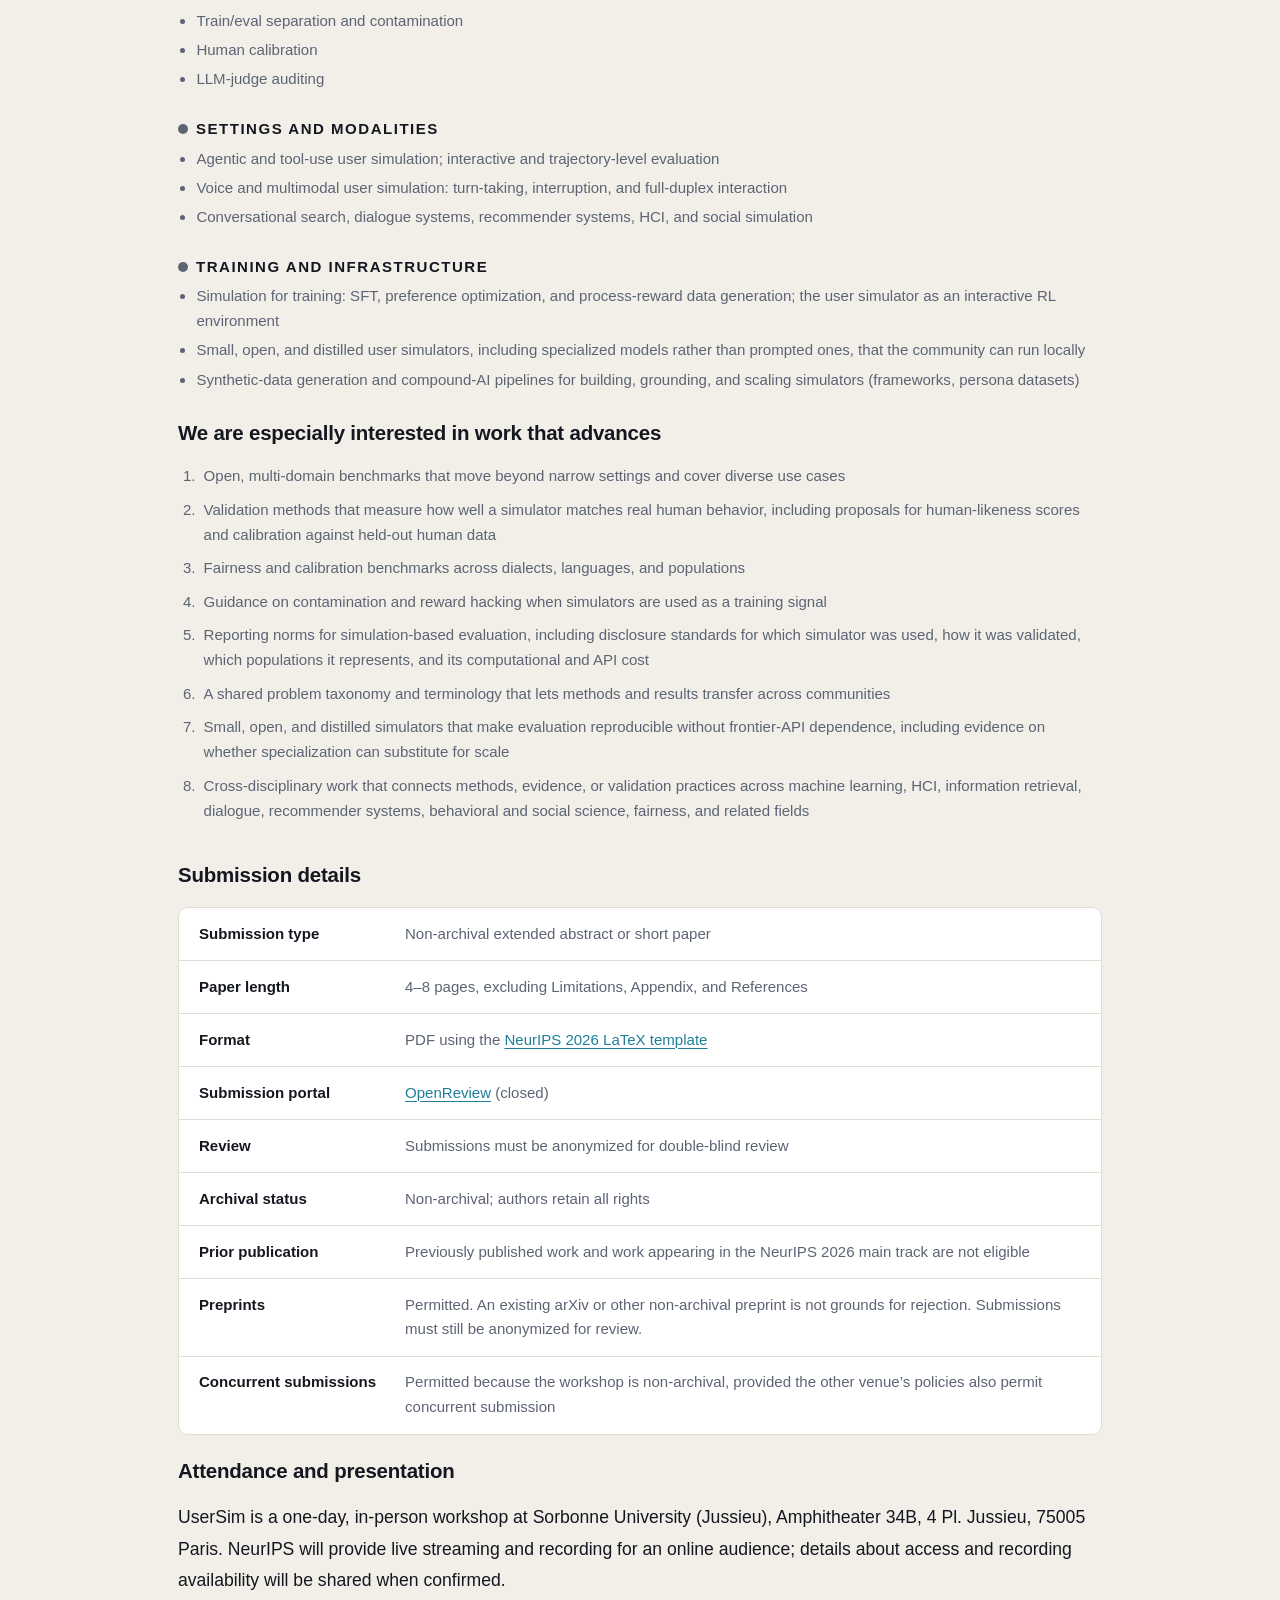
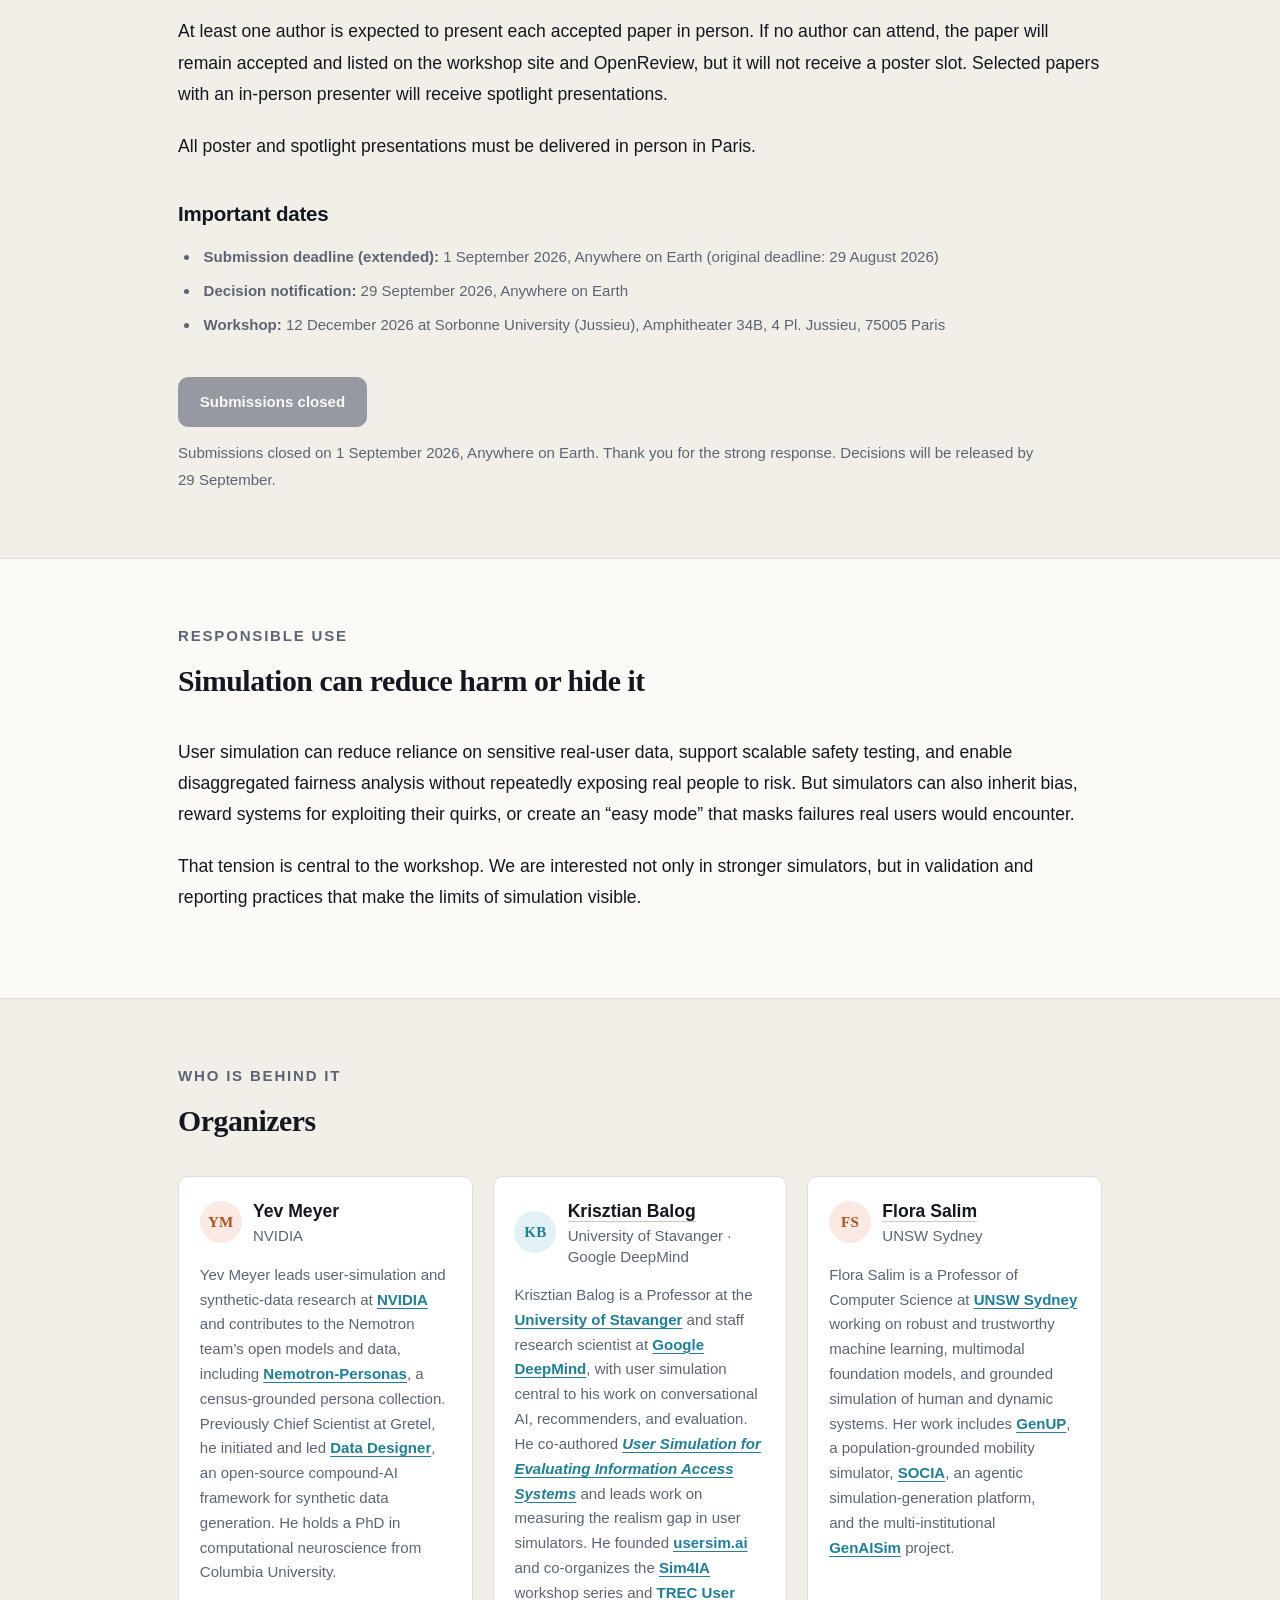
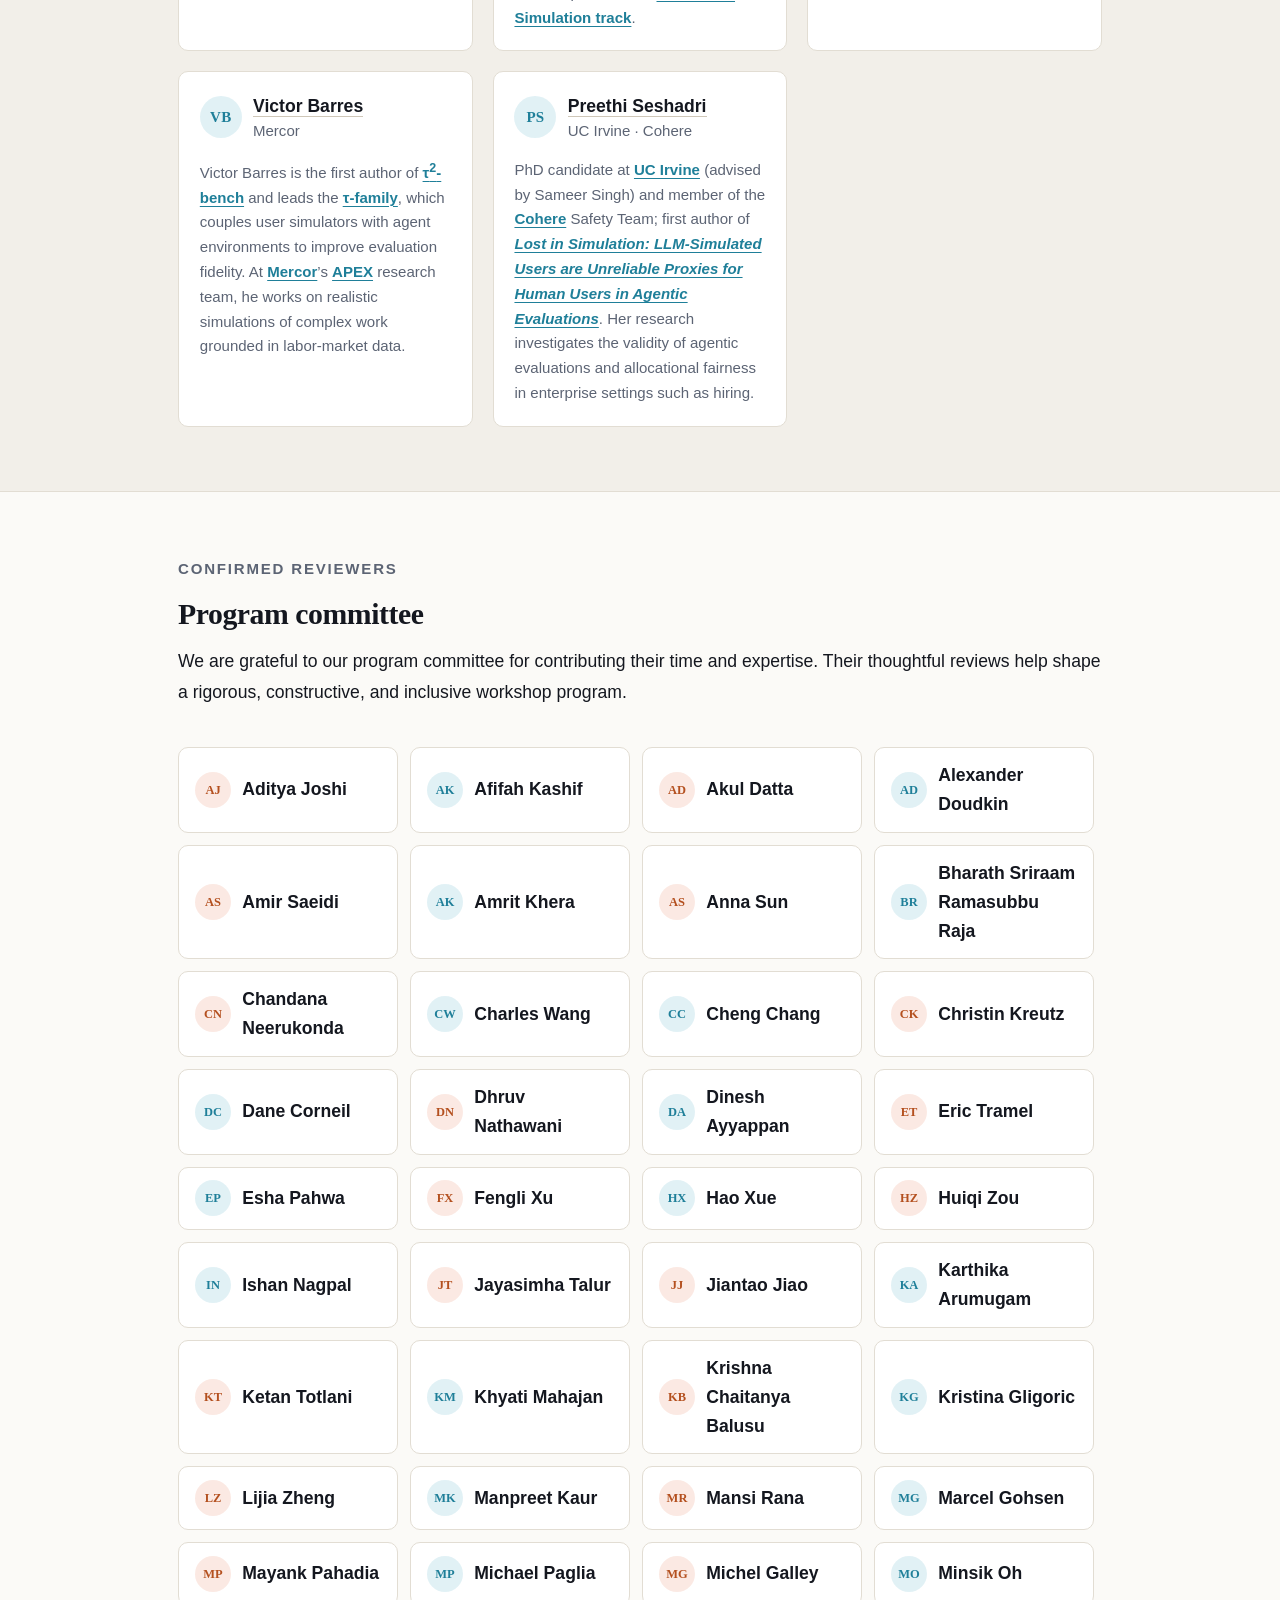
==== commit 473b8dca: "Link Victor Barres's organizer name to his homepage Co-Authored-By: Claude Opus 5.5 <noreply@anthrop" ====
--- a/index.html
+++ b/index.html
@@ -560,7 +560,7 @@
         <div class="person-head">
           <span class="avatar avatar-s" aria-hidden="true">VB</span>
           <span class="person-id">
-            <span class="name">Victor Barres</span>
+            <span class="name"><a href="https://victorbarres.github.io/">Victor Barres</a></span>
             <span class="affil">Mercor</span>
           </span>
         </div>
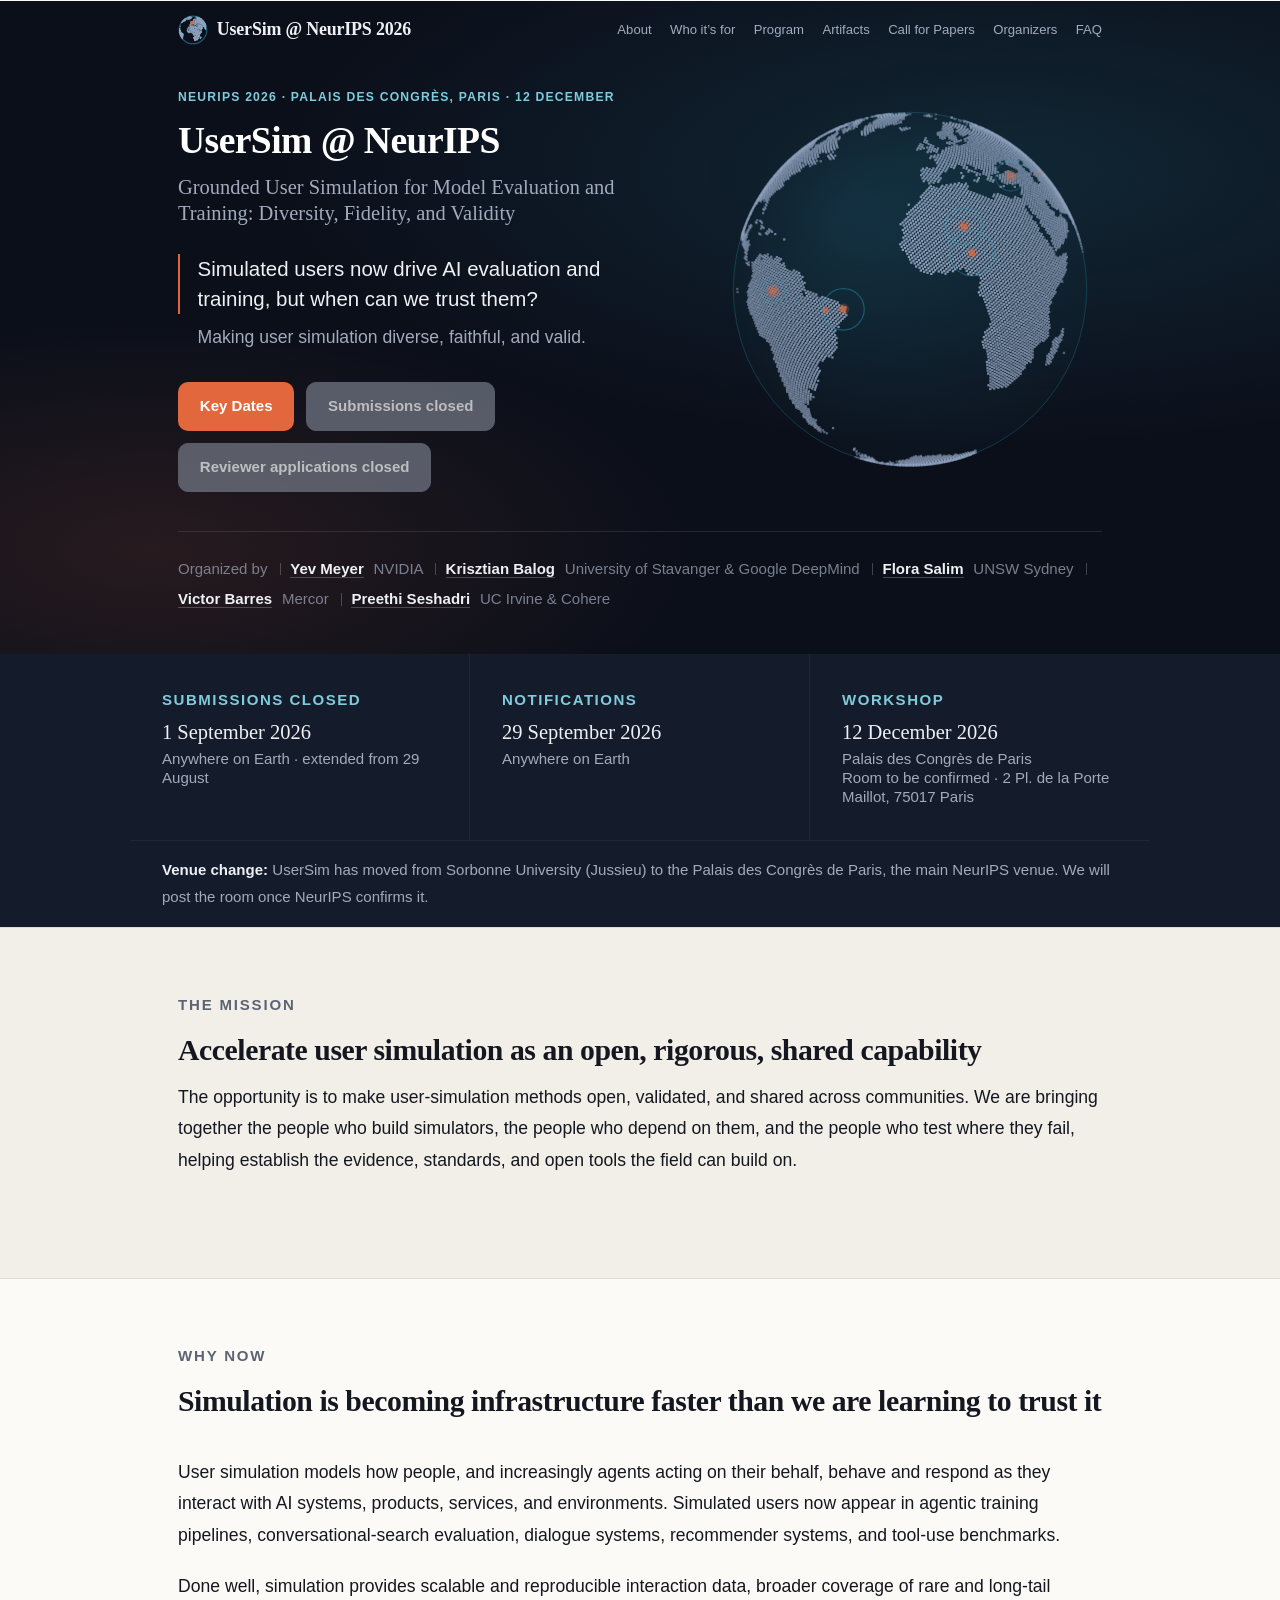
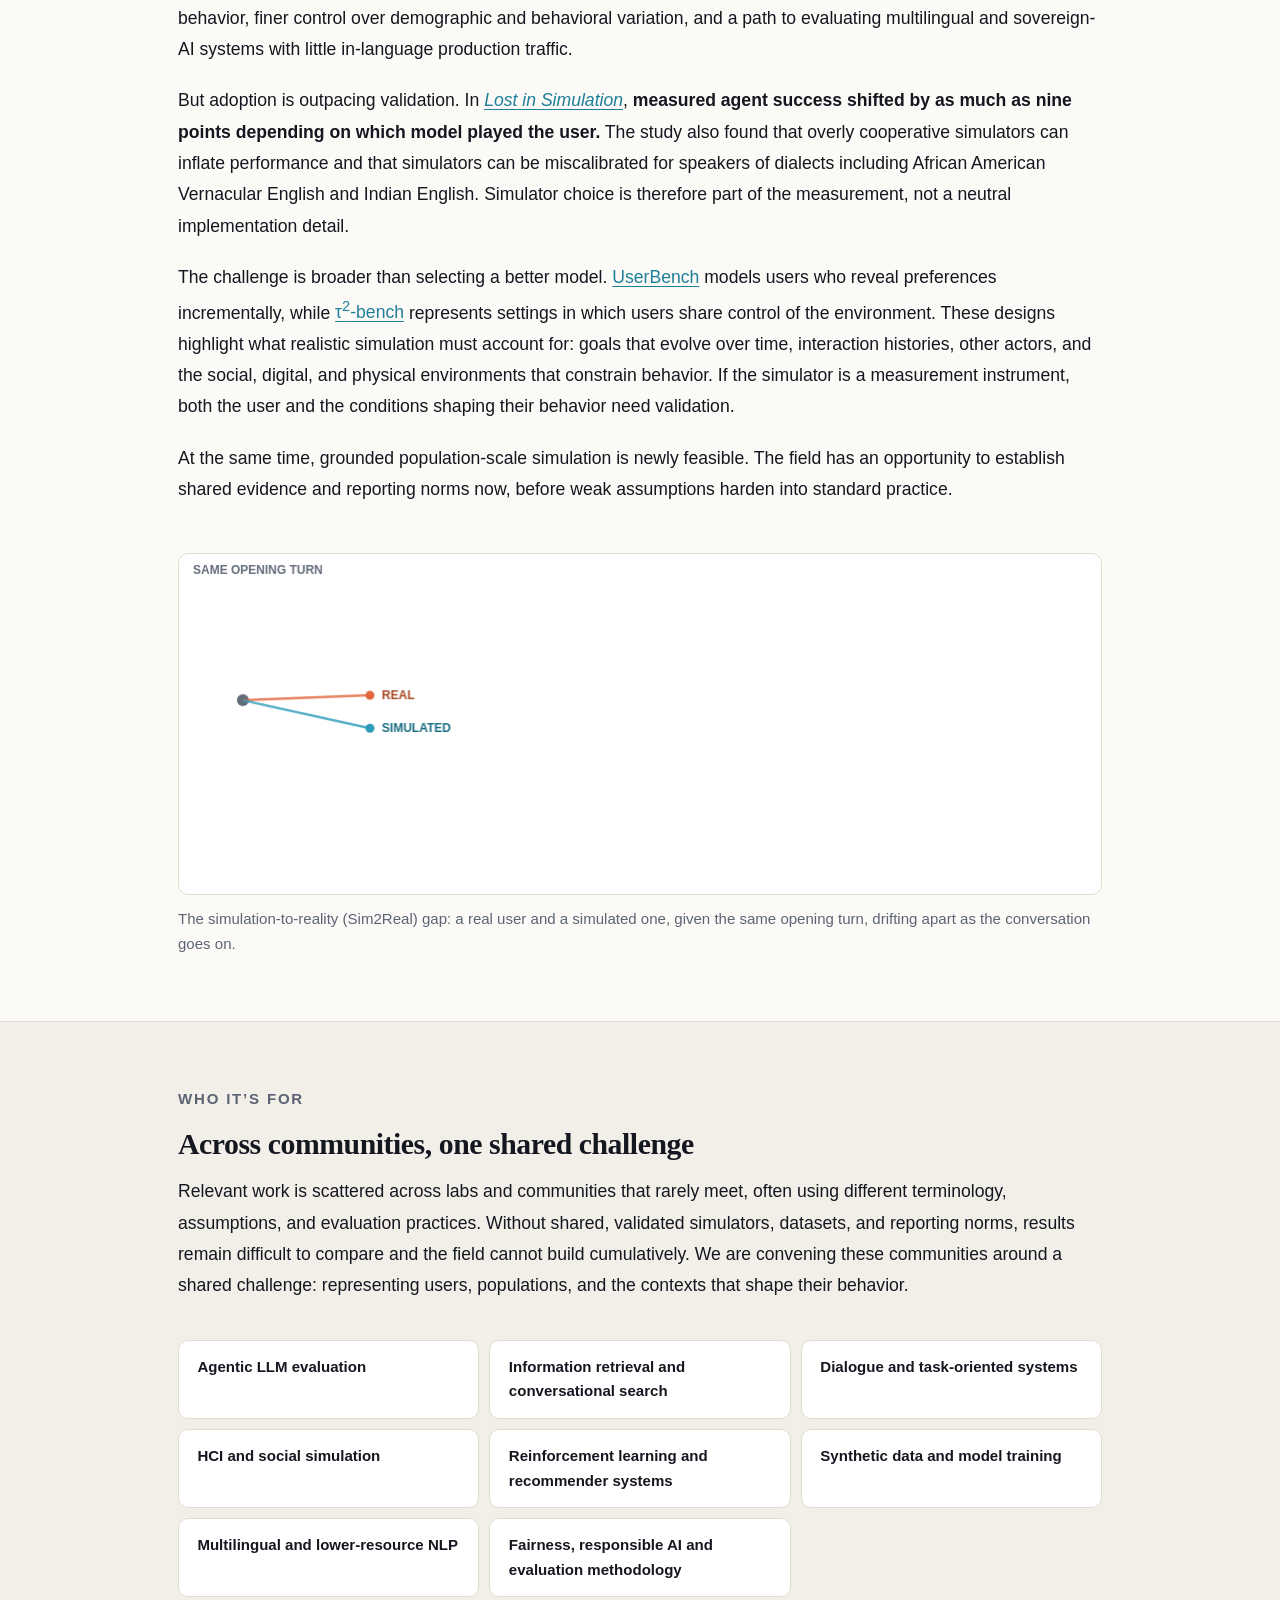
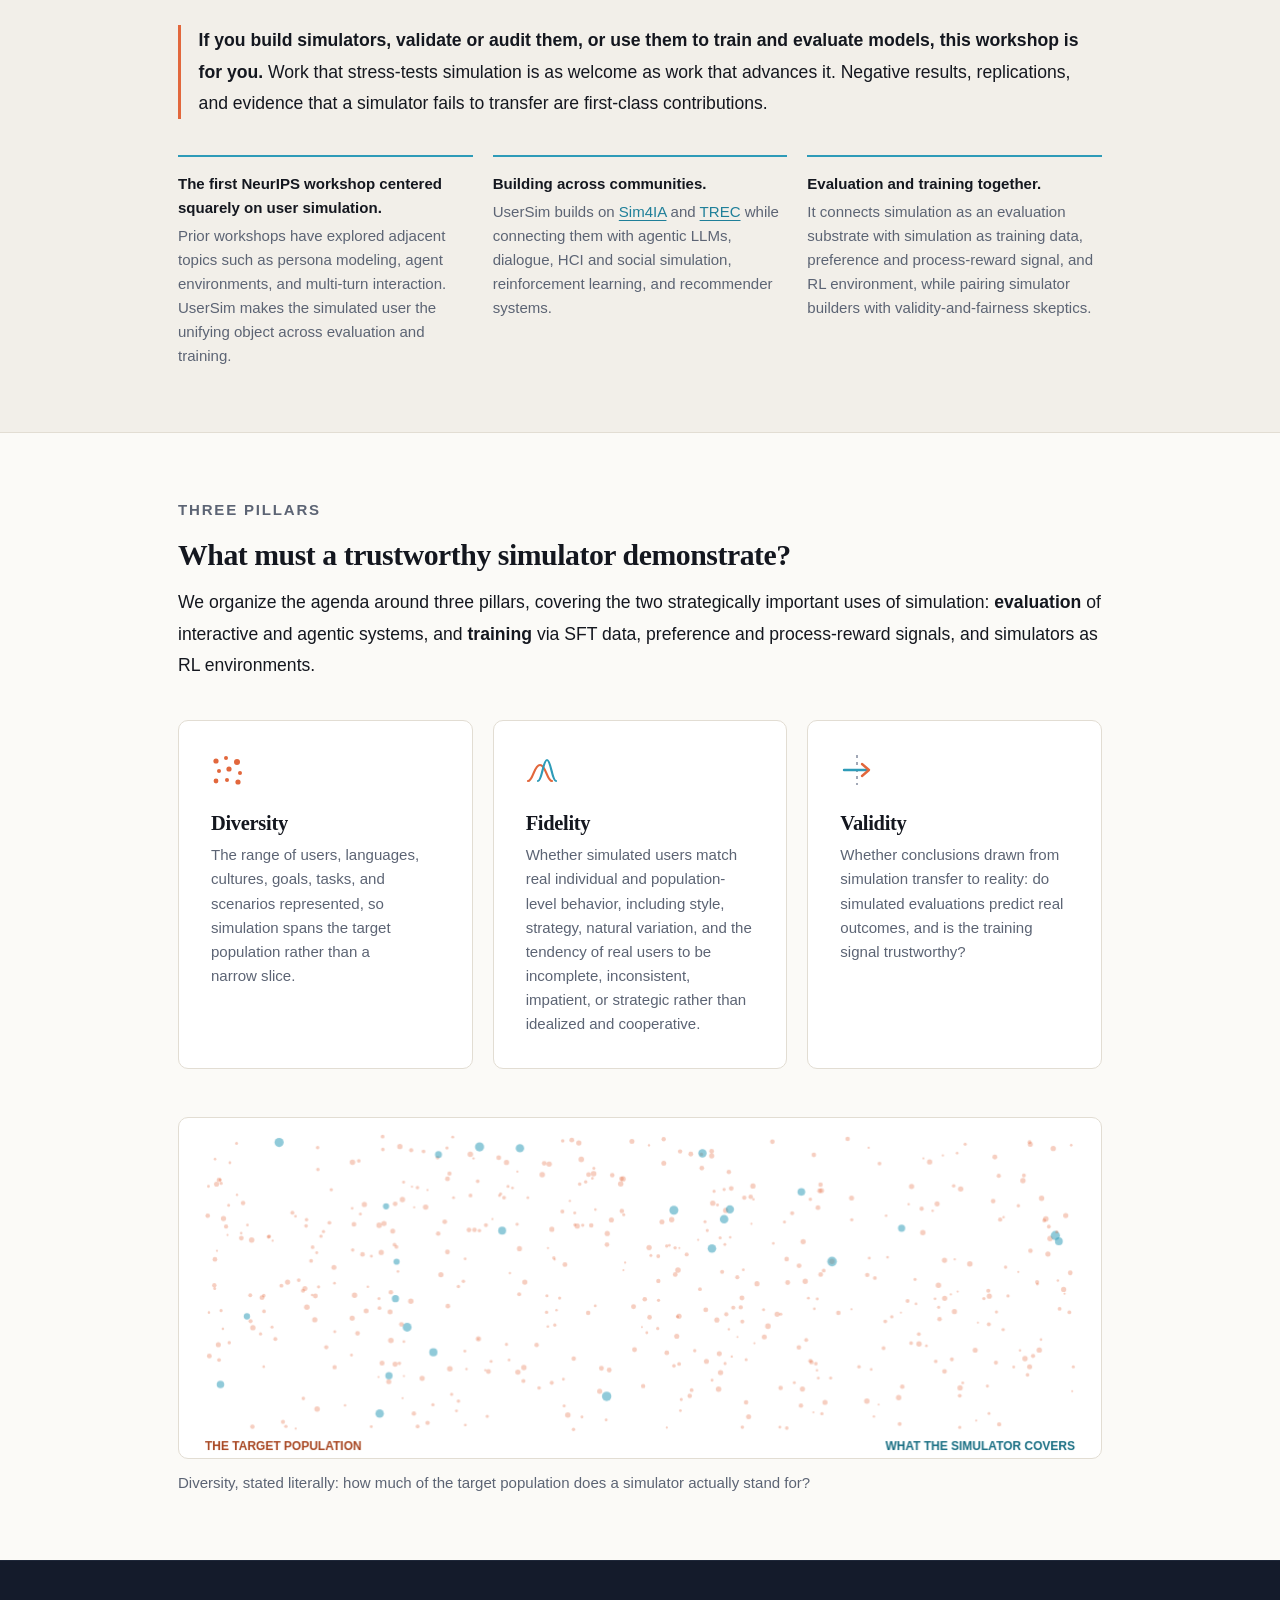
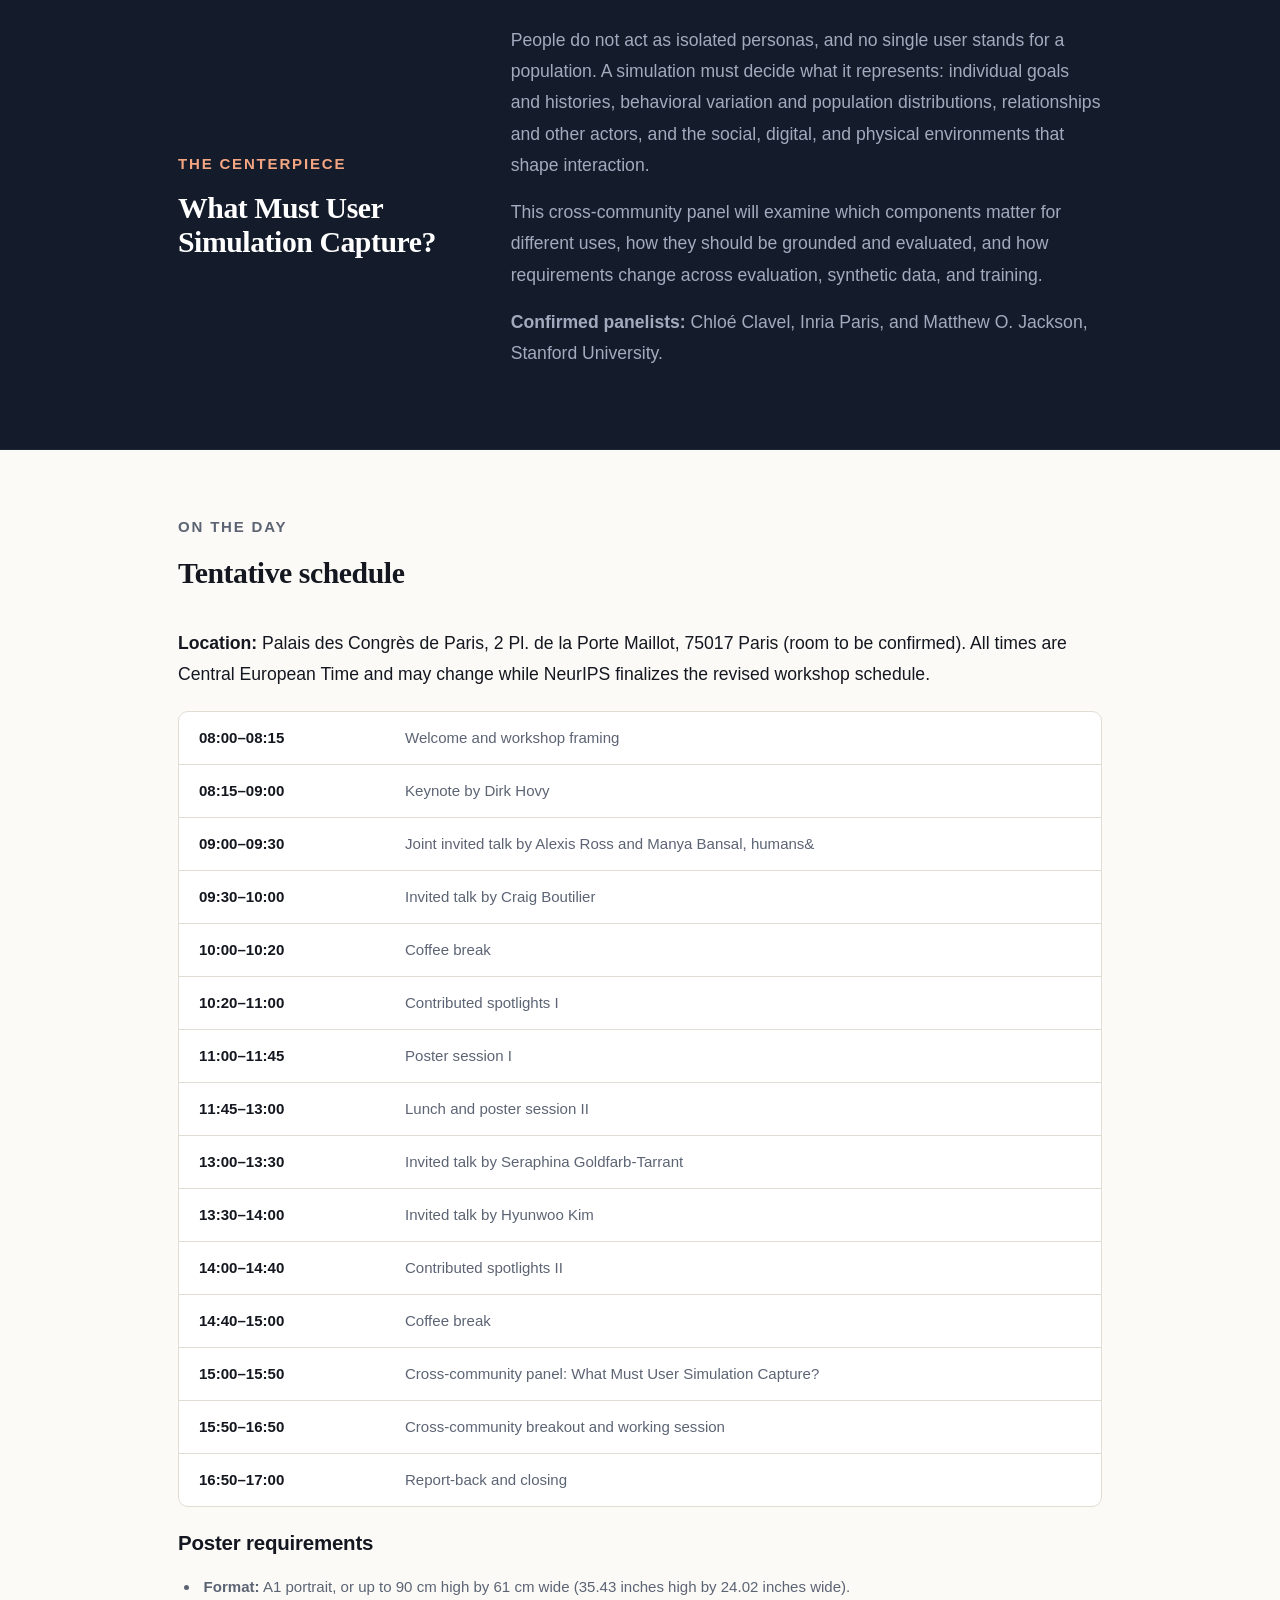
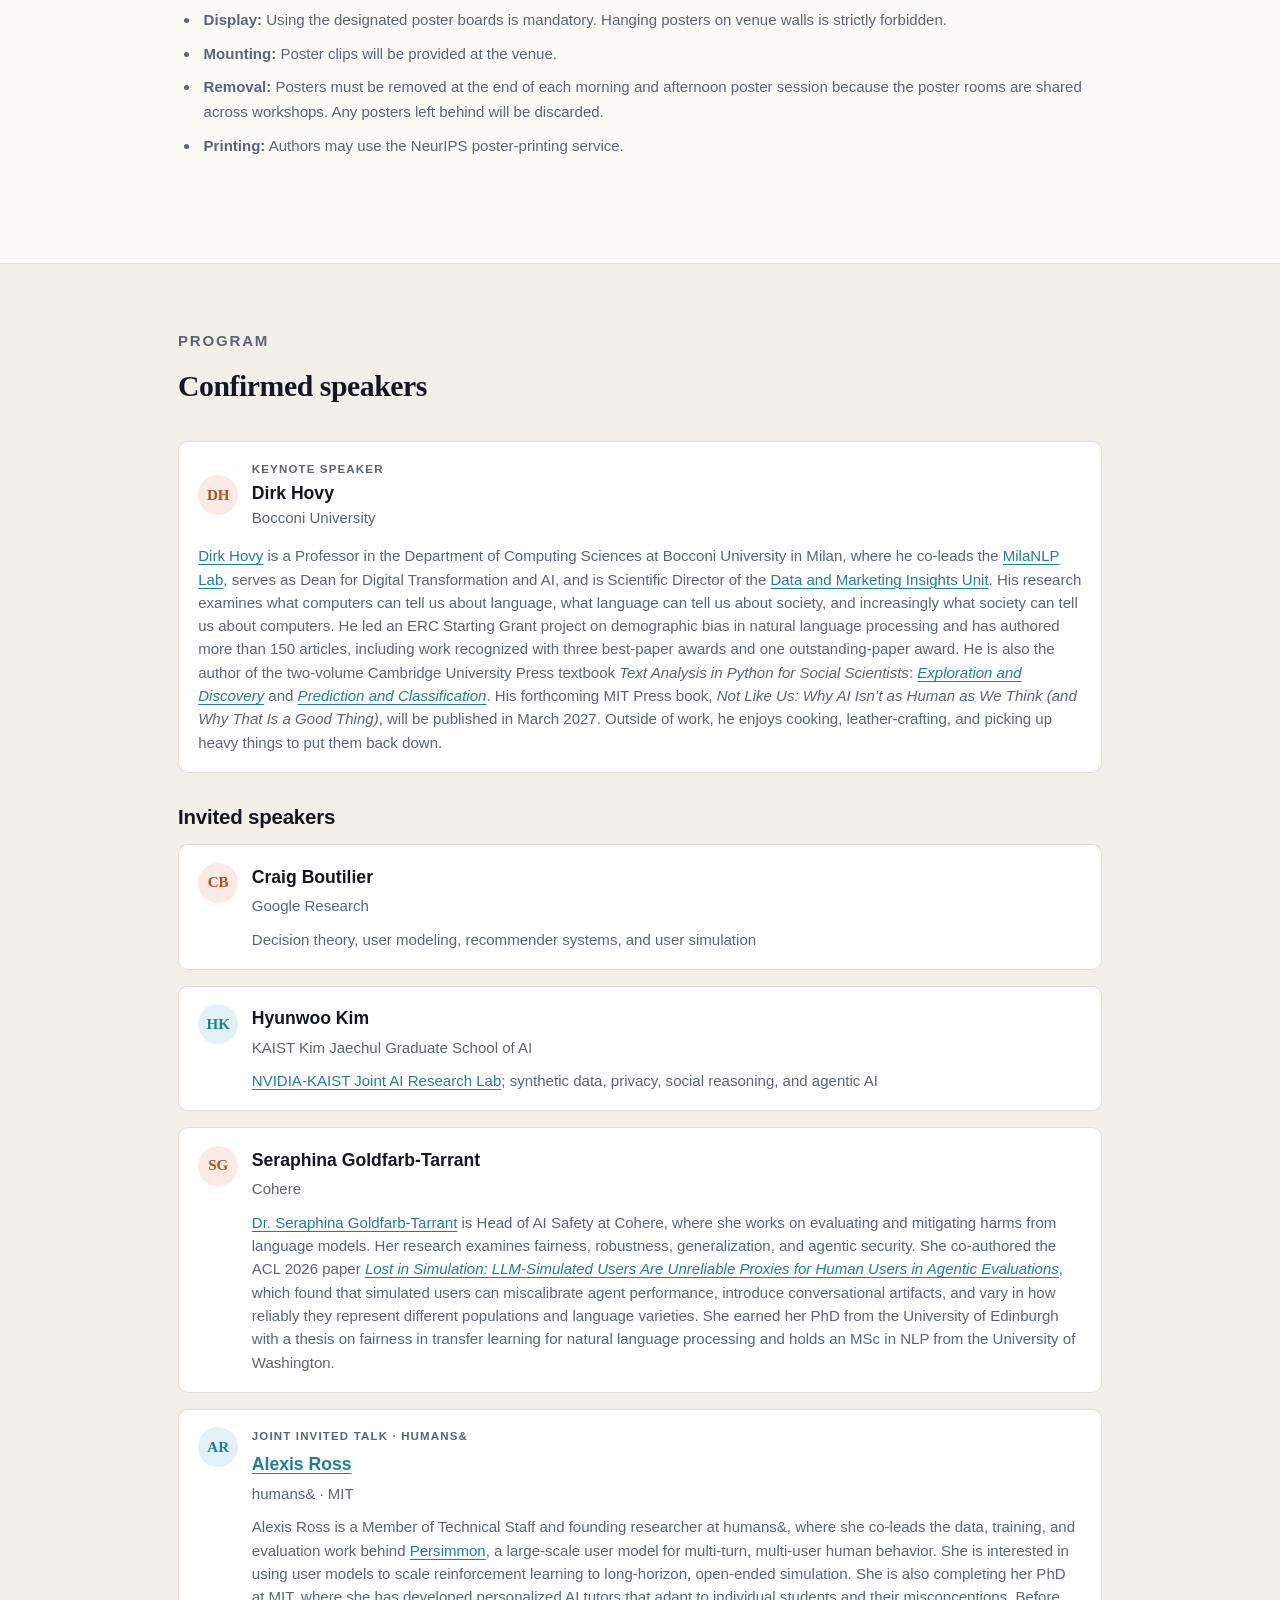
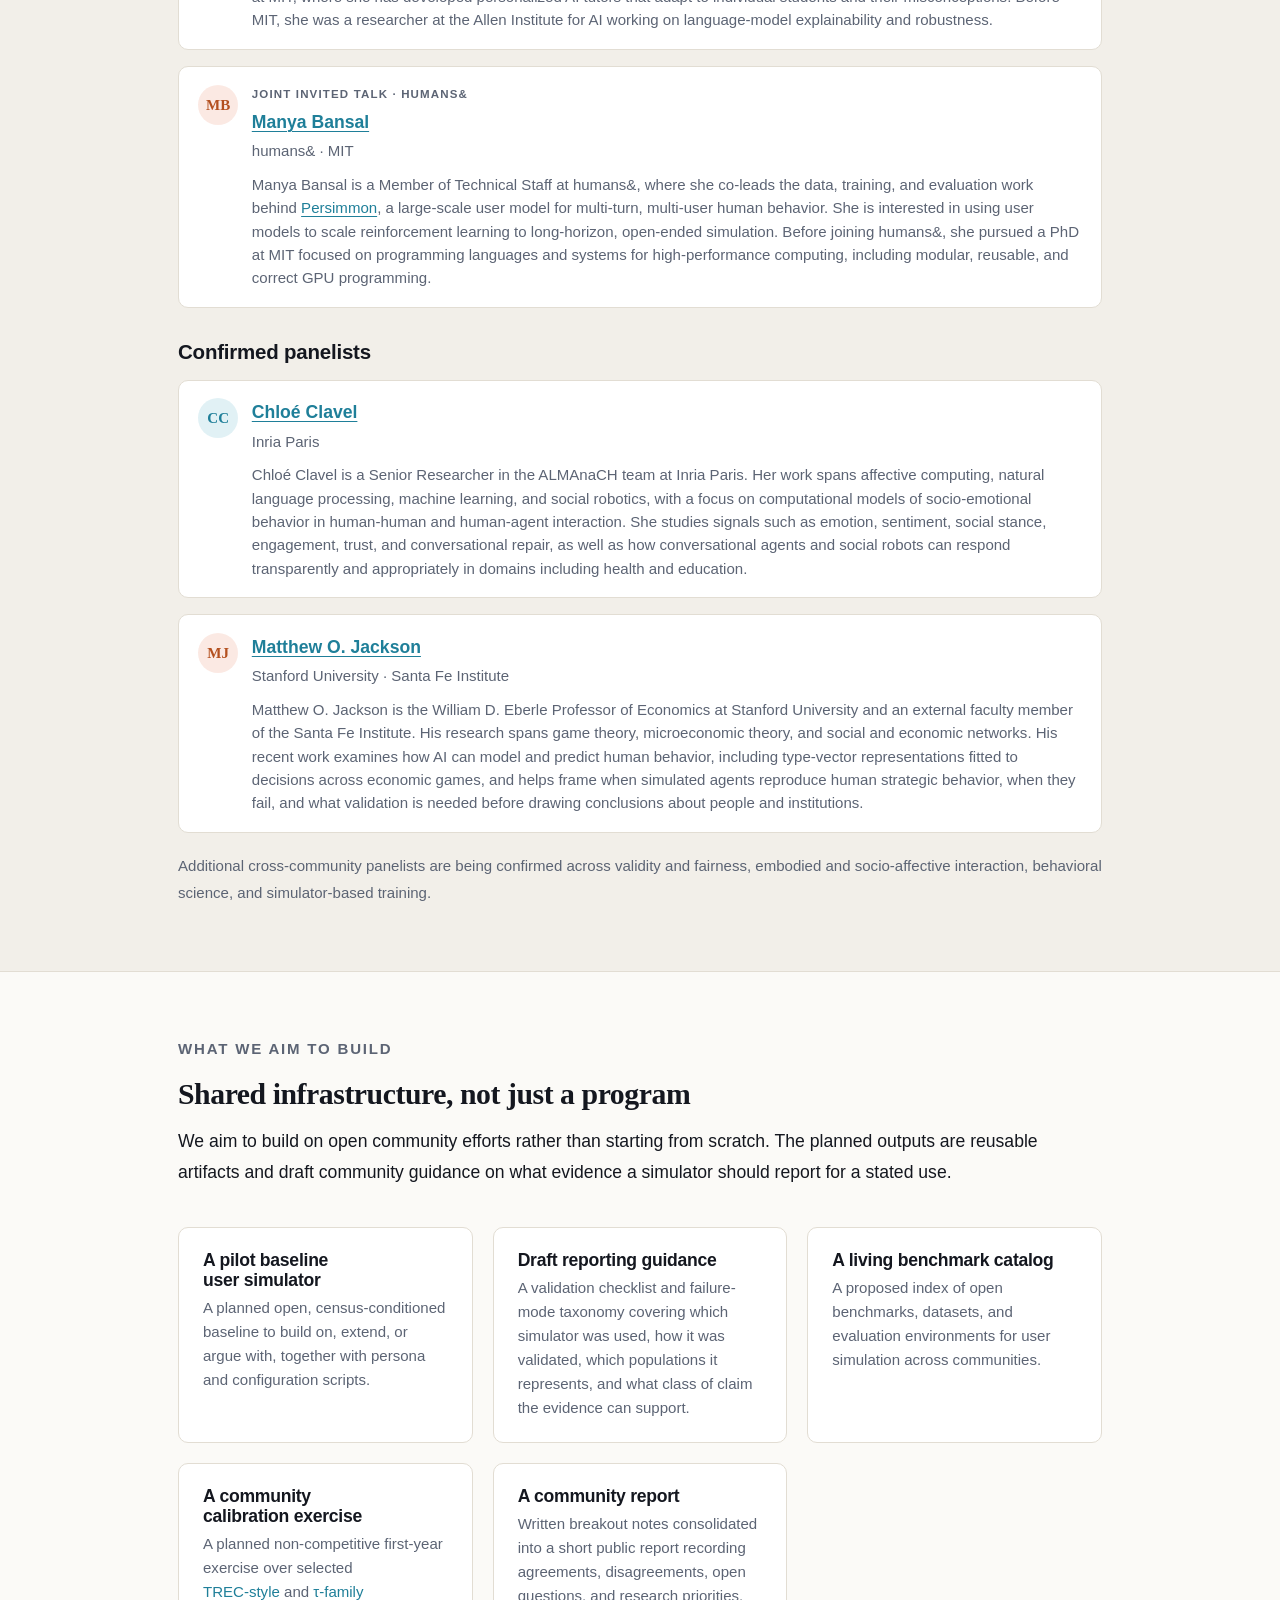
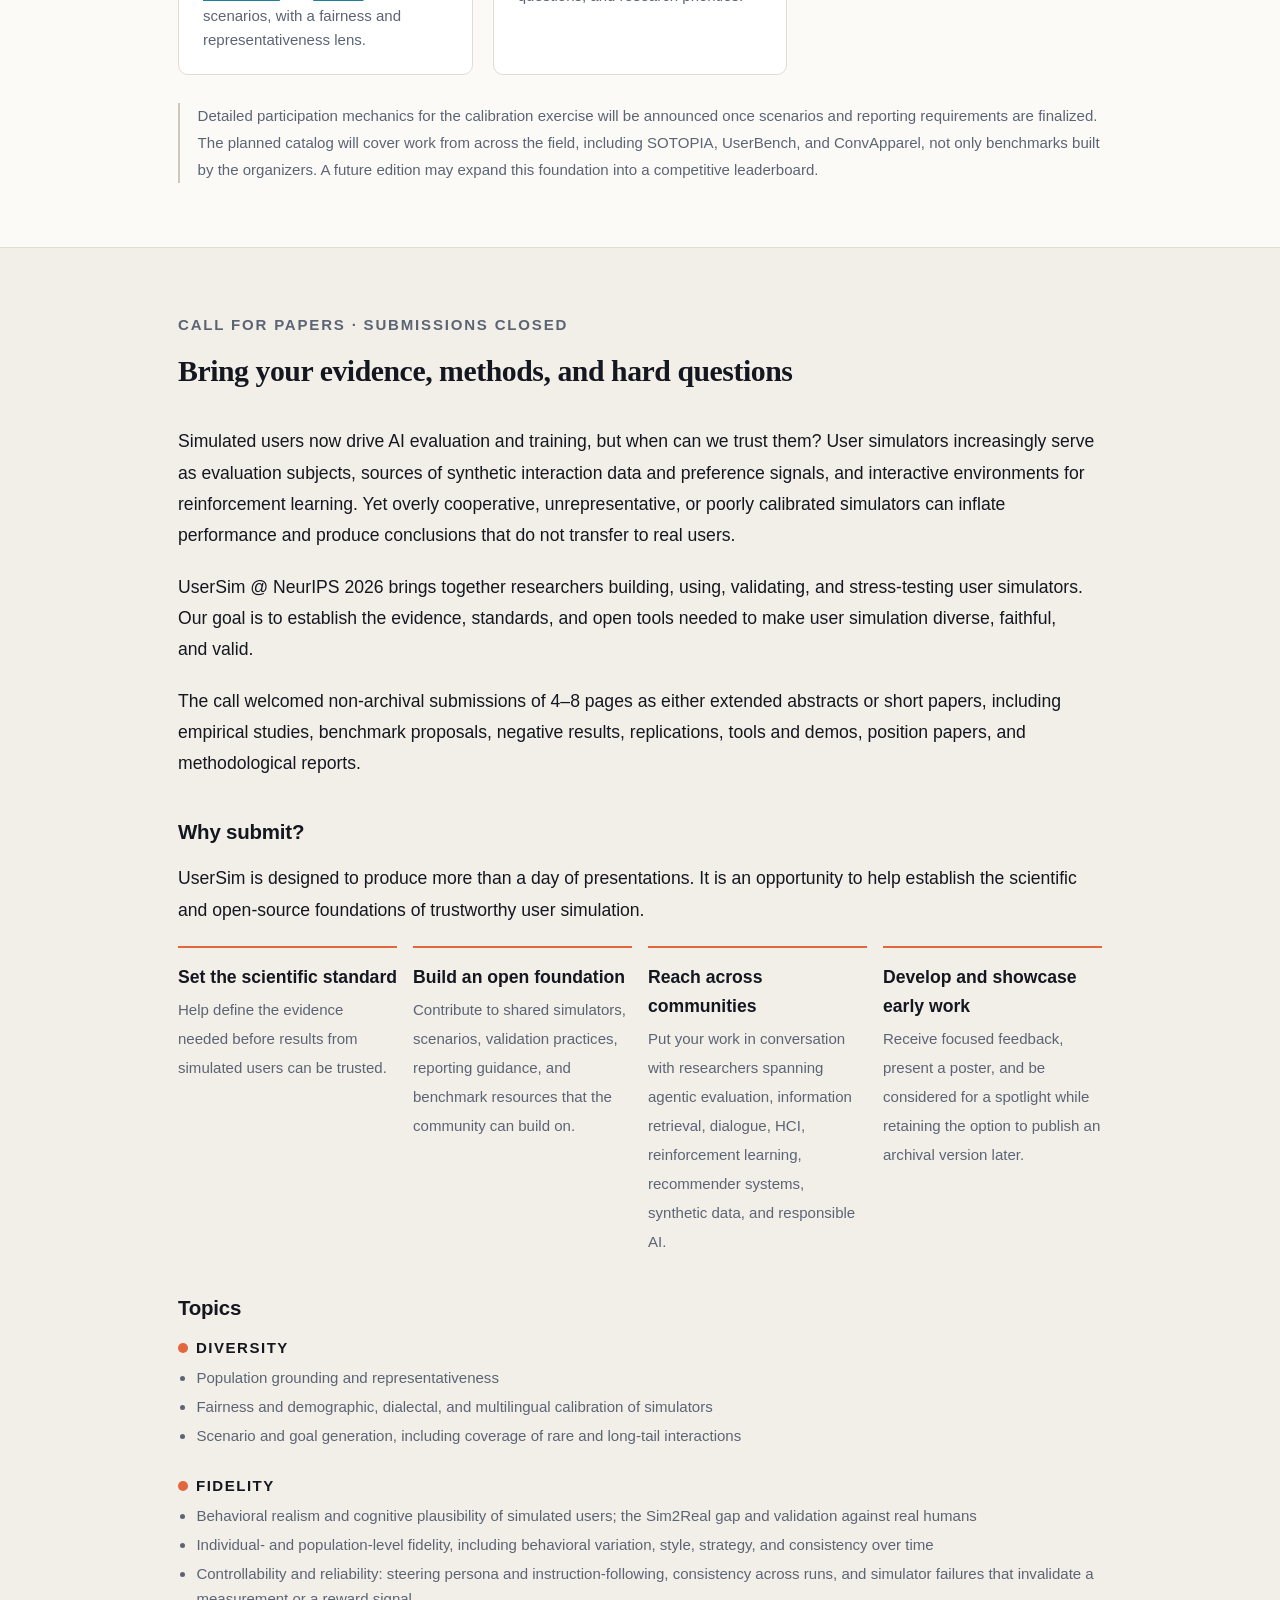
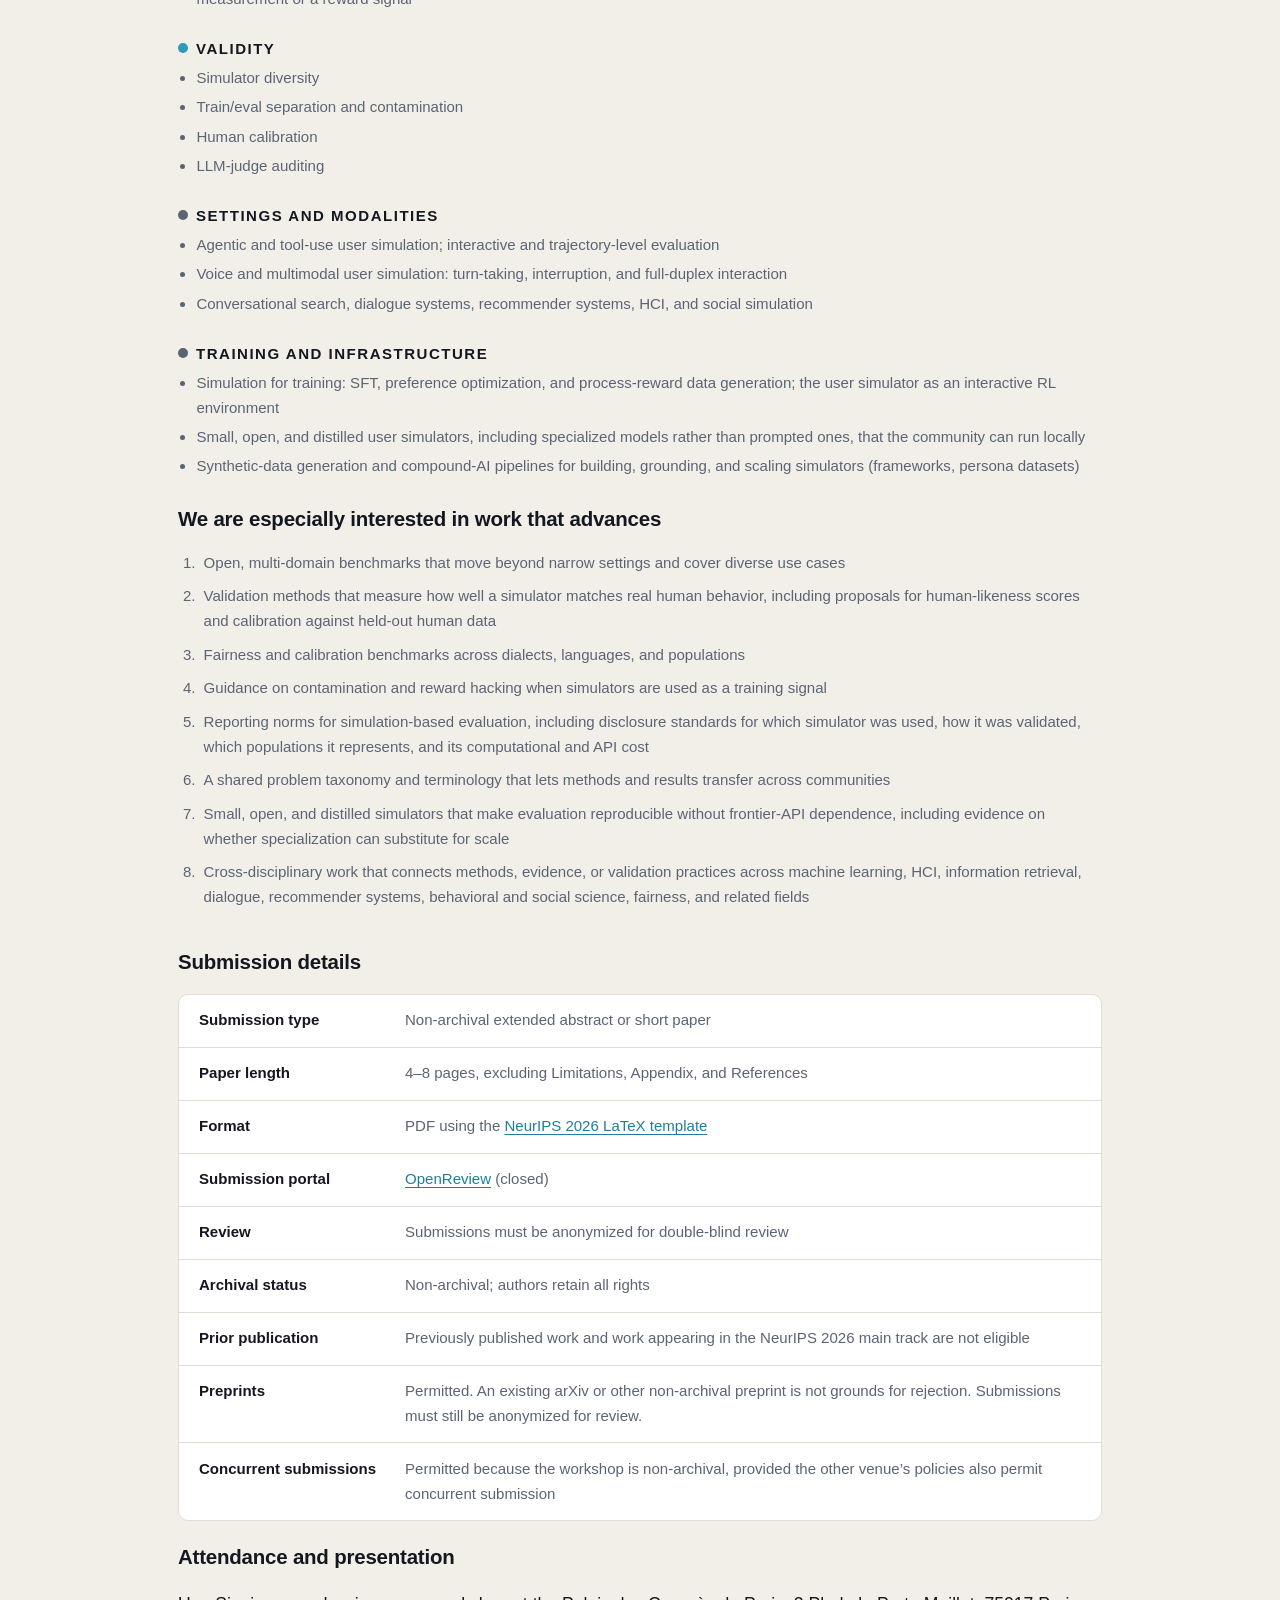
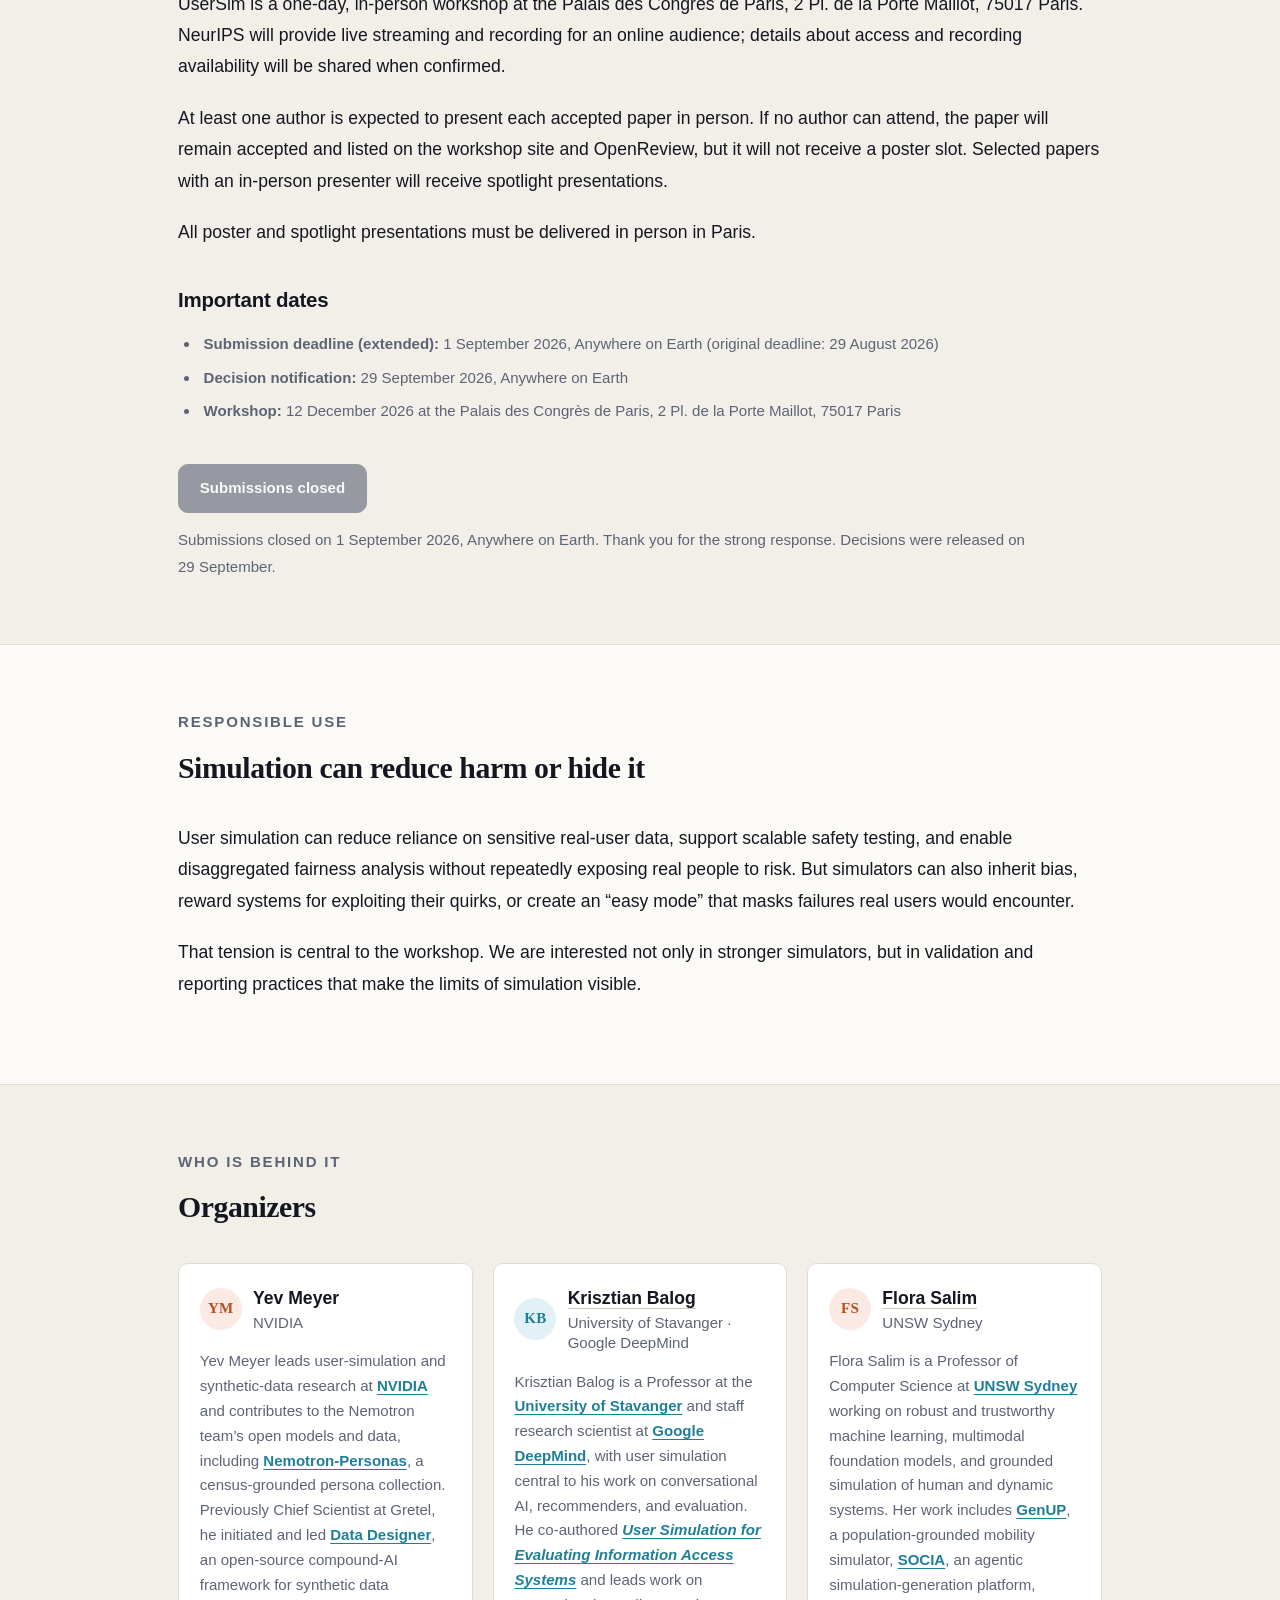
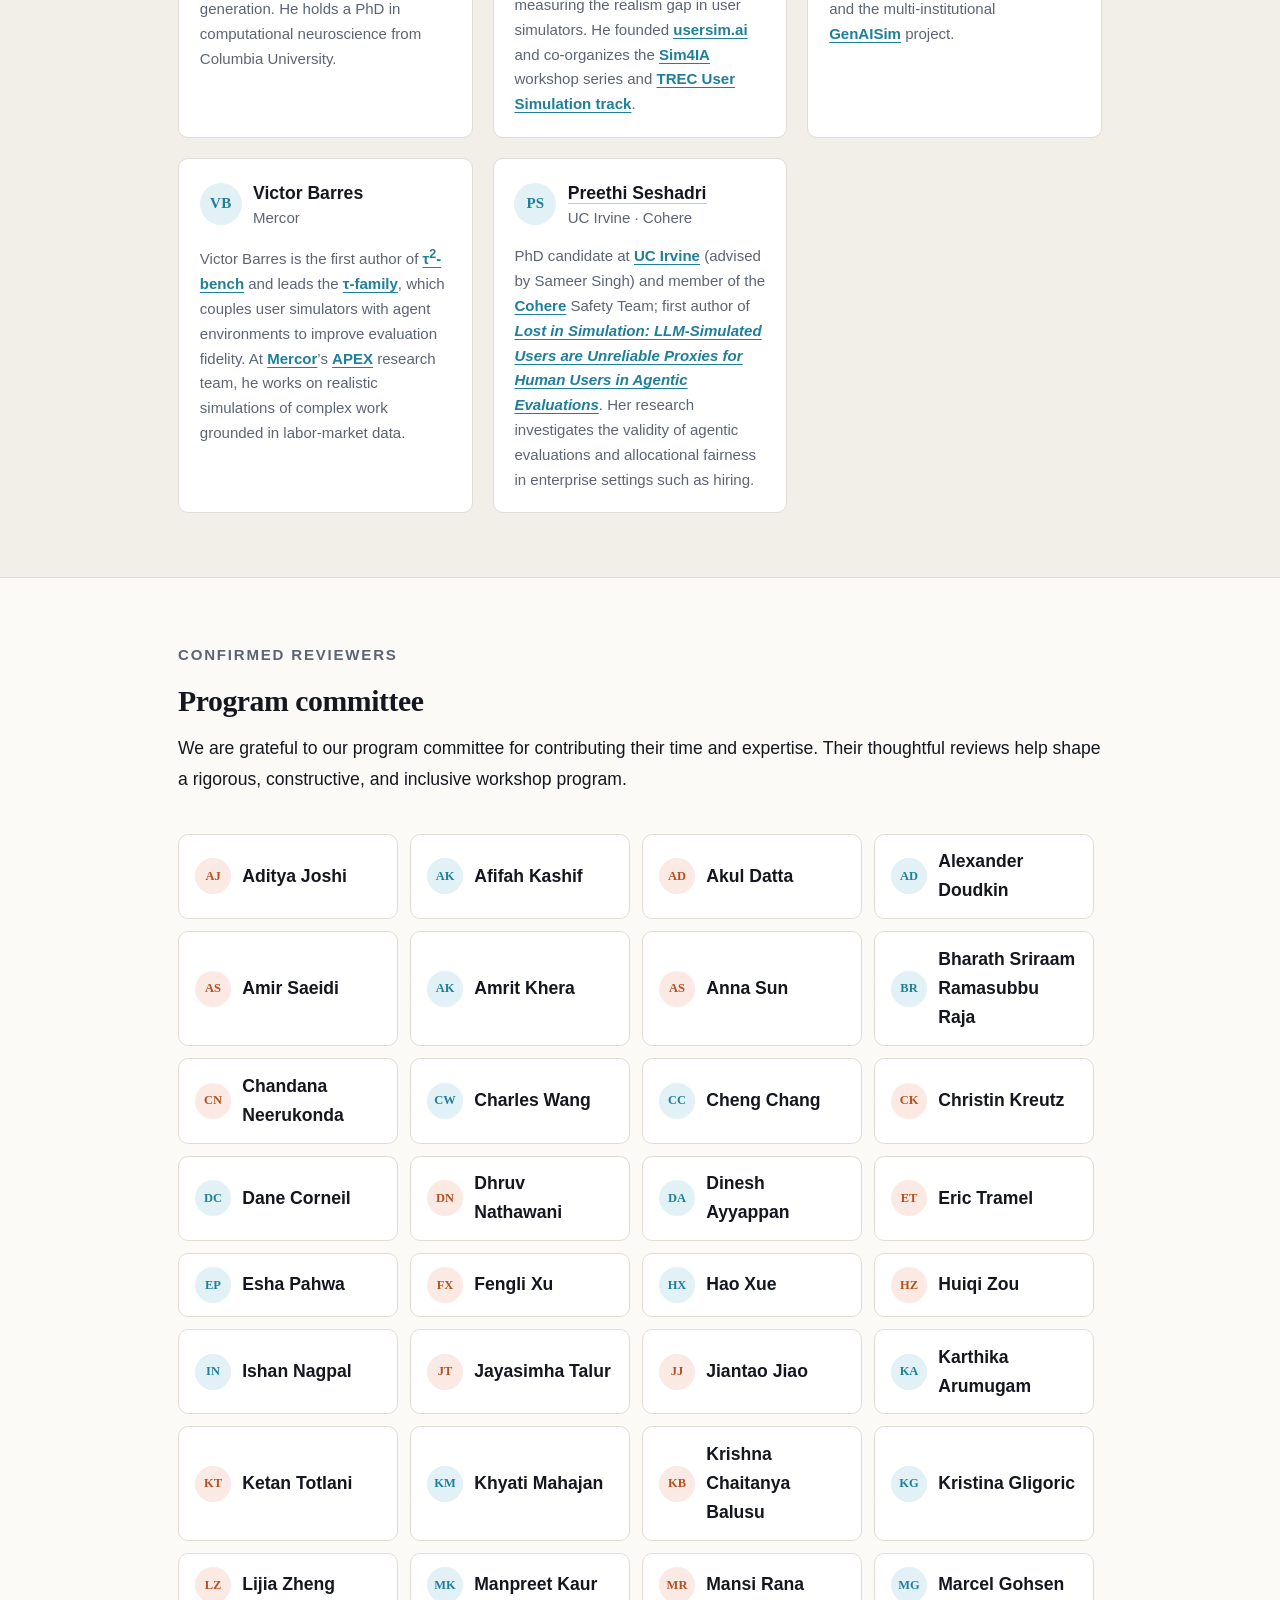
==== commit 4c8c230a: "Merge pull request #15 from usersim-workshop/victor/venue-palais-des-congres Move workshop venue to " ====
--- a/index.html
+++ b/index.html
@@ -5,7 +5,7 @@
 <meta name="viewport" content="width=device-width, initial-scale=1">
 
 <title>UserSim @ NeurIPS 2026 &middot; Grounded User Simulation for Model Evaluation and Training</title>
-<meta name="description" content="A NeurIPS 2026 workshop at Sorbonne University in Paris on when simulated users can be trusted for AI evaluation and training, and the shared evidence, standards, and tools the field needs.">
+<meta name="description" content="A NeurIPS 2026 workshop at the Palais des Congr&egrave;s de Paris on when simulated users can be trusted for AI evaluation and training, and the shared evidence, standards, and tools the field needs.">
 <link rel="canonical" href="https://usersim-workshop.github.io/">
 
 <meta property="og:type" content="website">
@@ -51,7 +51,7 @@
   <div class="wrap">
     <div class="hero-grid">
     <div class="hero-copy">
-      <p class="eyebrow">NeurIPS 2026 &middot; Sorbonne University (Jussieu) &middot; 12 December</p>
+      <p class="eyebrow">NeurIPS 2026 &middot; Palais des Congr&egrave;s, Paris &middot; 12 December</p>
       <h1>UserSim @ NeurIPS</h1>
       <p class="hero-full-title">Grounded User Simulation for Model Evaluation and Training: Diversity, Fidelity, and Validity</p>
       <p class="thesis">Simulated users now drive AI evaluation and training, but when can we trust them?</p>
@@ -93,9 +93,10 @@
       </div>
       <div class="date-card">
         <dt>Workshop</dt>
-        <dd>12 December 2026<span class="tz">Sorbonne University (Jussieu)<br>Amphitheater 34B &middot; 4 Pl. Jussieu, 75005 Paris</span></dd>
+        <dd>12 December 2026<span class="tz">Palais des Congr&egrave;s de Paris<br>Room to be confirmed &middot; 2 Pl. de la Porte Maillot, 75017 Paris</span></dd>
       </div>
     </dl>
+    <p class="venue-note"><strong>Venue change:</strong> UserSim has moved from Sorbonne University (Jussieu) to the Palais des Congr&egrave;s de Paris, the main NeurIPS venue. We will post the room once NeurIPS confirms it.</p>
   </div>
 </section>
 
@@ -230,7 +231,7 @@
       <p class="eyebrow">On the day</p>
       <h2>Tentative schedule</h2>
     </div>
-    <p class="prose reveal"><strong>Location:</strong> Sorbonne University (Jussieu), Amphitheater 34B, 4 Pl. Jussieu, 75005 Paris. All times are Central European Time and remain subject to minor adjustment.</p>
+    <p class="prose reveal"><strong>Location:</strong> Palais des Congr&egrave;s de Paris, 2 Pl. de la Porte Maillot, 75017 Paris (room to be confirmed). All times are Central European Time and may change while NeurIPS finalizes the revised workshop schedule.</p>
     <dl class="spec reveal">
       <div><dt>08:00&ndash;08:15</dt><dd>Welcome and workshop framing</dd></div>
       <div><dt>08:15&ndash;09:00</dt><dd>Keynote by Dirk Hovy</dd></div>
@@ -283,7 +284,7 @@
       <li class="speaker-chip">
         <span class="speaker-initials avatar-h" aria-hidden="true">CB</span>
         <span>
-          <strong><a href="https://research.google/people/craig-boutilier/">Craig Boutilier</a></strong>
+          <strong>Craig Boutilier</strong>
           <span class="speaker-affil">Google Research</span>
           <span class="speaker-focus">Decision theory, user modeling, recommender systems, and user simulation</span>
         </span>
@@ -291,7 +292,7 @@
       <li class="speaker-chip">
         <span class="speaker-initials avatar-s" aria-hidden="true">HK</span>
         <span>
-          <strong><a href="https://hyunw.kim/">Hyunwoo Kim</a></strong>
+          <strong>Hyunwoo Kim</strong>
           <span class="speaker-affil">KAIST Kim Jaechul Graduate School of AI</span>
           <span class="speaker-focus"><a href="https://nvidianews.nvidia.com/news/nvidia-and-kaist-launch-joint-ai-research-lab-to-accelerate-ai-innovation-in-korea">NVIDIA-KAIST Joint AI Research Lab</a>; synthetic data, privacy, social reasoning, and agentic AI</span>
         </span>
@@ -299,9 +300,9 @@
       <li class="speaker-chip">
         <span class="speaker-initials avatar-h" aria-hidden="true">SG</span>
         <span>
-          <strong><a href="https://seraphinatarrant.github.io/">Seraphina Goldfarb-Tarrant</a></strong>
+          <strong>Seraphina Goldfarb-Tarrant</strong>
           <span class="speaker-affil">Cohere</span>
-          <span class="speaker-focus">Dr. Seraphina Goldfarb-Tarrant is Head of AI Safety at Cohere, where she works on evaluating and mitigating harms from language models. Her research examines fairness, robustness, generalization, and agentic security. She co-authored the ACL 2026 paper <a href="https://aclanthology.org/2026.acl-long.2192/"><em>Lost in Simulation: LLM-Simulated Users Are Unreliable Proxies for Human Users in Agentic Evaluations</em></a>, which found that simulated users can miscalibrate agent performance, introduce conversational artifacts, and vary in how reliably they represent different populations and language varieties. She earned her PhD from the University of Edinburgh with a thesis on fairness in transfer learning for natural language processing and holds an MSc in NLP from the University of Washington.</span>
+          <span class="speaker-focus"><a href="https://seraphinatarrant.github.io/">Dr. Seraphina Goldfarb-Tarrant</a> is Head of AI Safety at Cohere, where she works on evaluating and mitigating harms from language models. Her research examines fairness, robustness, generalization, and agentic security. She co-authored the ACL 2026 paper <a href="https://aclanthology.org/2026.acl-long.2192/"><em>Lost in Simulation: LLM-Simulated Users Are Unreliable Proxies for Human Users in Agentic Evaluations</em></a>, which found that simulated users can miscalibrate agent performance, introduce conversational artifacts, and vary in how reliably they represent different populations and language varieties. She earned her PhD from the University of Edinburgh with a thesis on fairness in transfer learning for natural language processing and holds an MSc in NLP from the University of Washington.</span>
         </span>
       </li>
       <li class="speaker-chip">
@@ -481,7 +482,7 @@
 
     <h3 class="topics-head">Attendance and presentation</h3>
     <div class="cfp-attendance prose reveal">
-      <p>UserSim is a one-day, in-person workshop at Sorbonne University (Jussieu), Amphitheater 34B, 4 Pl. Jussieu, 75005 Paris. NeurIPS will provide live streaming and recording for an online audience; details about access and recording availability will be shared when confirmed.</p>
+      <p>UserSim is a one-day, in-person workshop at the Palais des Congr&egrave;s de Paris, 2 Pl. de la Porte Maillot, 75017 Paris. NeurIPS will provide live streaming and recording for an online audience; details about access and recording availability will be shared when confirmed.</p>
       <p>At least one author is expected to present each accepted paper in person. If no author can attend, the paper will remain accepted and listed on the workshop site and OpenReview, but it will not receive a poster slot. Selected papers with an in-person presenter will receive spotlight presentations.</p>
       <p>All poster and spotlight presentations must be delivered in person in Paris.</p>
     </div>
@@ -490,13 +491,13 @@
     <ul class="detail-list reveal">
       <li><strong>Submission deadline (extended):</strong> 1 September 2026, Anywhere on Earth (original deadline: 29 August 2026)</li>
       <li><strong>Decision notification:</strong> 29 September 2026, Anywhere on Earth</li>
-      <li><strong>Workshop:</strong> 12 December 2026 at Sorbonne University (Jussieu), Amphitheater 34B, 4 Pl. Jussieu, 75005 Paris</li>
+      <li><strong>Workshop:</strong> 12 December 2026 at the Palais des Congr&egrave;s de Paris, 2 Pl. de la Porte Maillot, 75017 Paris</li>
     </ul>
 
     <div class="btn-row">
       <span class="btn btn-closed" aria-disabled="true">Submissions closed</span>
     </div>
-    <p class="closed-note">Submissions closed on 1 September 2026, Anywhere on Earth. Thank you for the strong response. Decisions will be released by 29 September.</p>
+    <p class="closed-note">Submissions closed on 1 September 2026, Anywhere on Earth. Thank you for the strong response. Decisions were released on 29 September.</p>
   </div>
 </section>
 
@@ -560,7 +561,7 @@
         <div class="person-head">
           <span class="avatar avatar-s" aria-hidden="true">VB</span>
           <span class="person-id">
-            <span class="name"><a href="https://victorbarres.github.io/">Victor Barres</a></span>
+            <span class="name">Victor Barres</span>
             <span class="affil">Mercor</span>
           </span>
         </div>
@@ -670,7 +671,7 @@
     <div class="reviewer-call reveal" id="reviewers">
       <h3>Reviewer applications closed</h3>
       <p>Thank you for the strong response from across the user-simulation community. Seventy-five reviewers have joined the program committee.</p>
-      <p>Each reviewer receives at most three papers. Reviews are being managed through OpenReview and are due September 25, 2026, Anywhere on Earth.</p>
+      <p>Each reviewer was assigned at most three papers. Reviews were managed through OpenReview and were due 25 September 2026, Anywhere on Earth.</p>
       <span class="btn btn-closed" aria-disabled="true">Applications closed</span>
     </div>
   </div>
@@ -694,6 +695,10 @@
     </div>
 
     <div class="faq reveal">
+      <details>
+        <summary>The venue changed. Do I need to change my plans?</summary>
+        <p>The workshop is on the same date, now at the Palais des Congr&egrave;s de Paris, 2 Pl. de la Porte Maillot, 75017 Paris. If you booked a hotel near Jussieu, there is no need to cancel. The Palais is easy to reach by public transport (M&eacute;tro line 1, Porte Maillot).</p>
+      </details>
       <details>
         <summary>Do I need to be registered for NeurIPS Paris to submit?</summary>
         <p>No. Submission eligibility did not depend on registration or attendance. This workshop is held in Paris; location matters only for presenting, not for being accepted.</p>
@@ -741,7 +746,7 @@
     <div>
       <p><strong style="color:var(--text-on-ink)">UserSim @ NeurIPS 2026</strong></p>
       <p>Grounded User Simulation for Model Evaluation and Training: Diversity, Fidelity, and Validity</p>
-      <p>Sorbonne University (Jussieu) &middot; Amphitheater 34B<br>4 Pl. Jussieu, 75005 Paris &middot; 12 December 2026</p>
+      <p>Palais des Congr&egrave;s de Paris<br>2 Pl. de la Porte Maillot, 75017 Paris &middot; 12 December 2026</p>
     </div>
     <div>
       <p><a href="mailto:organizers@usersim-workshop.org">organizers@usersim-workshop.org</a></p>
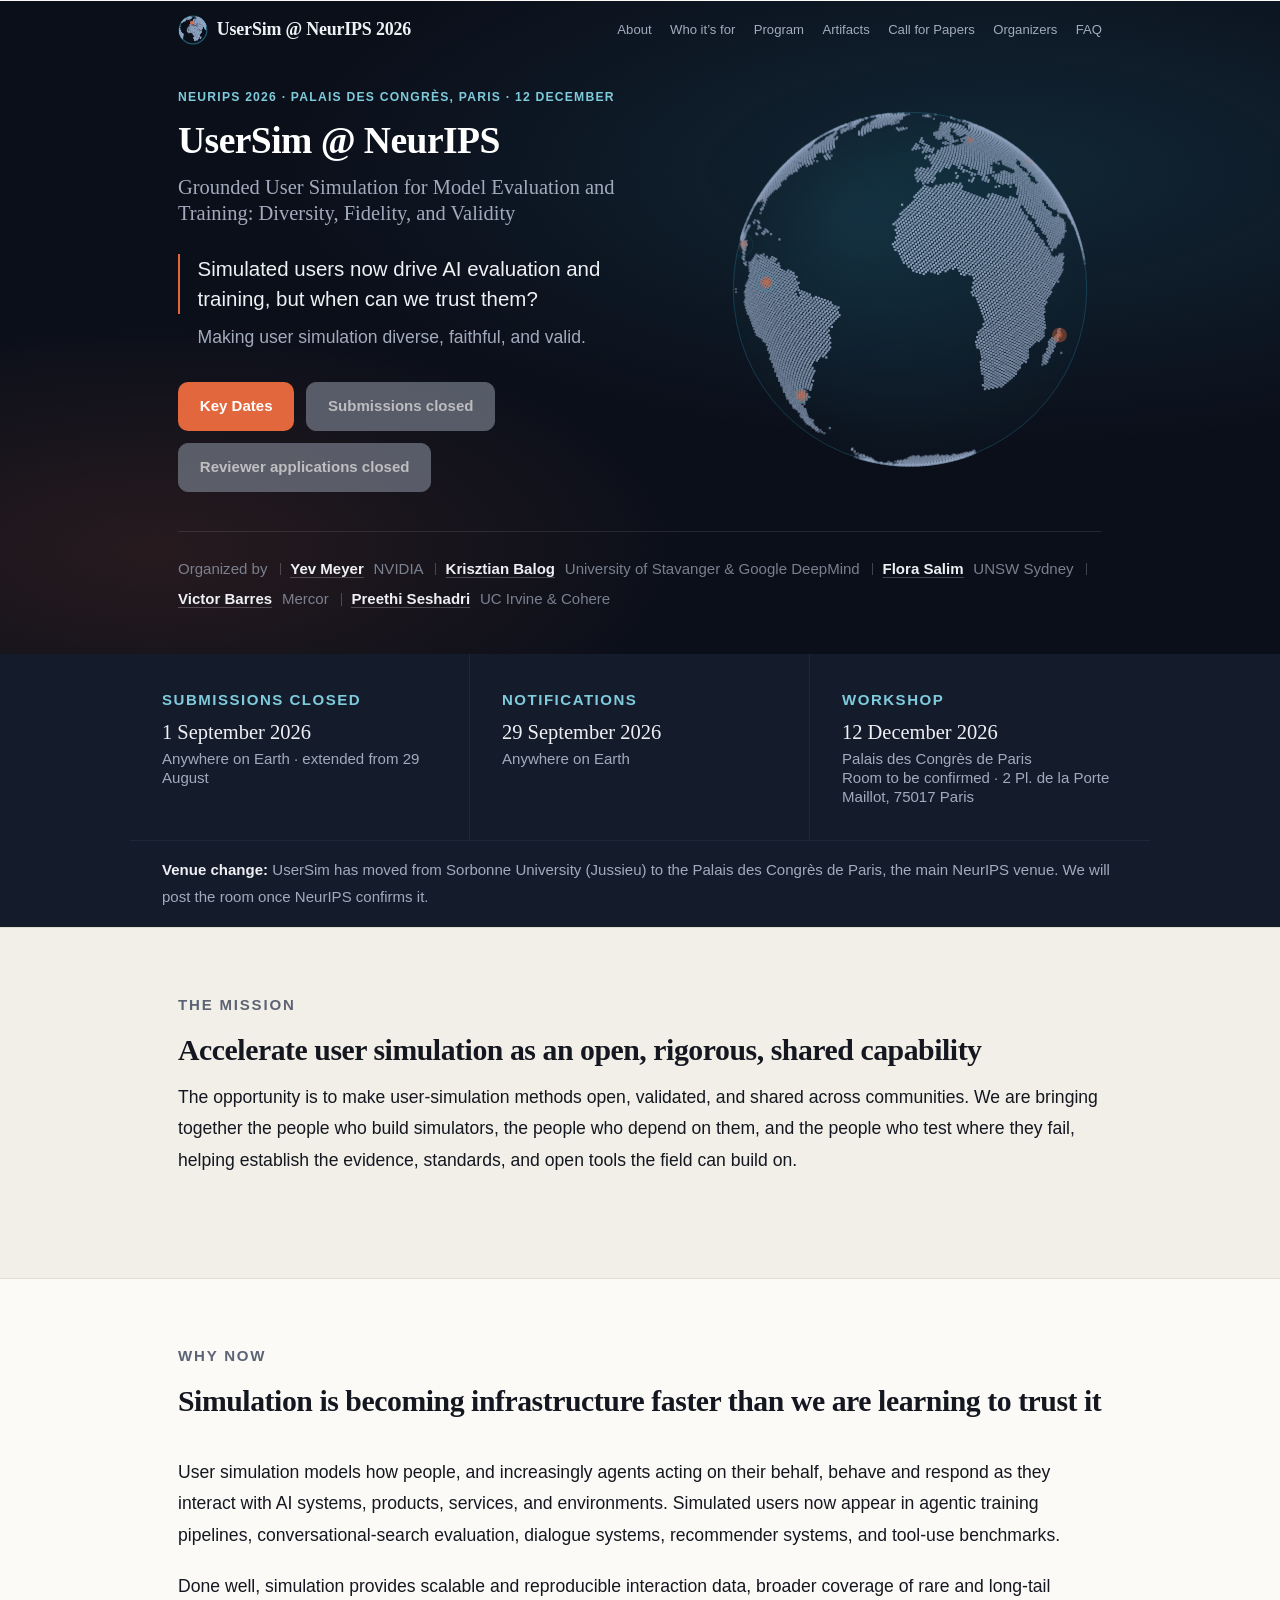
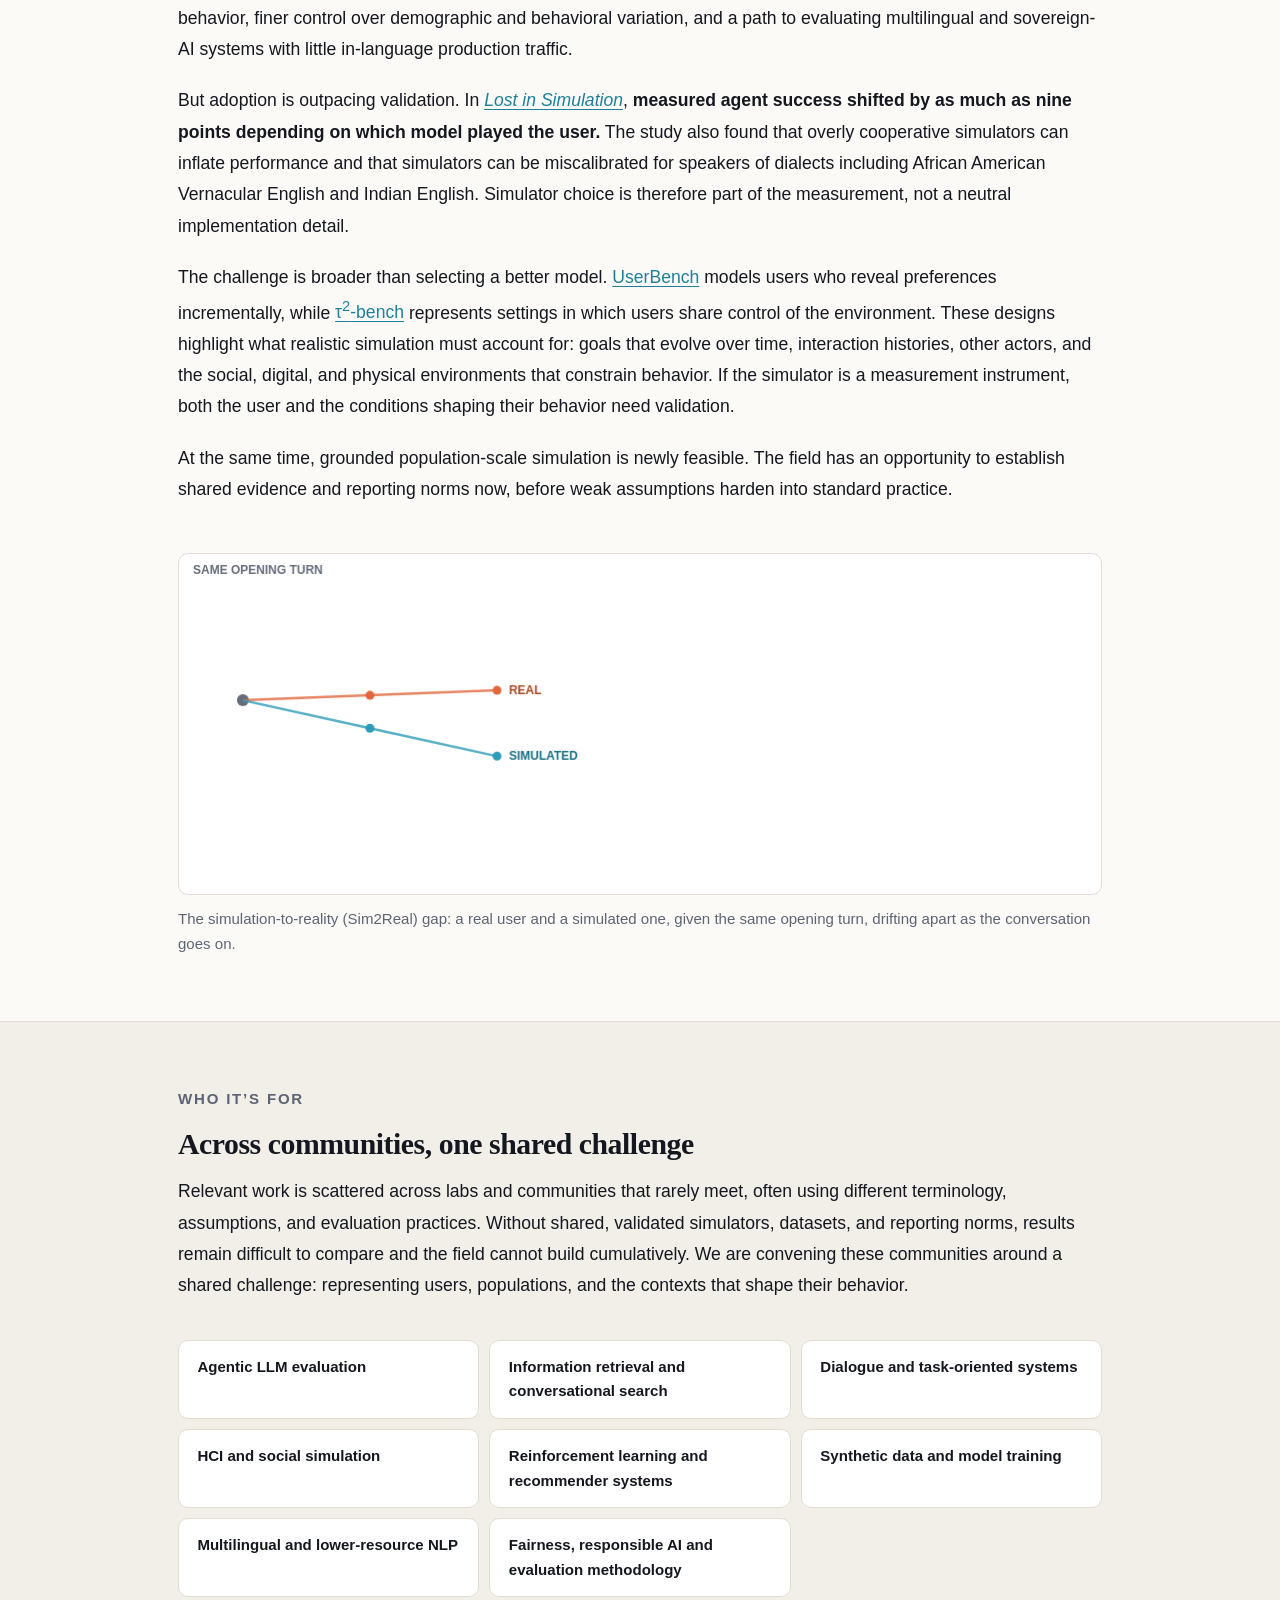
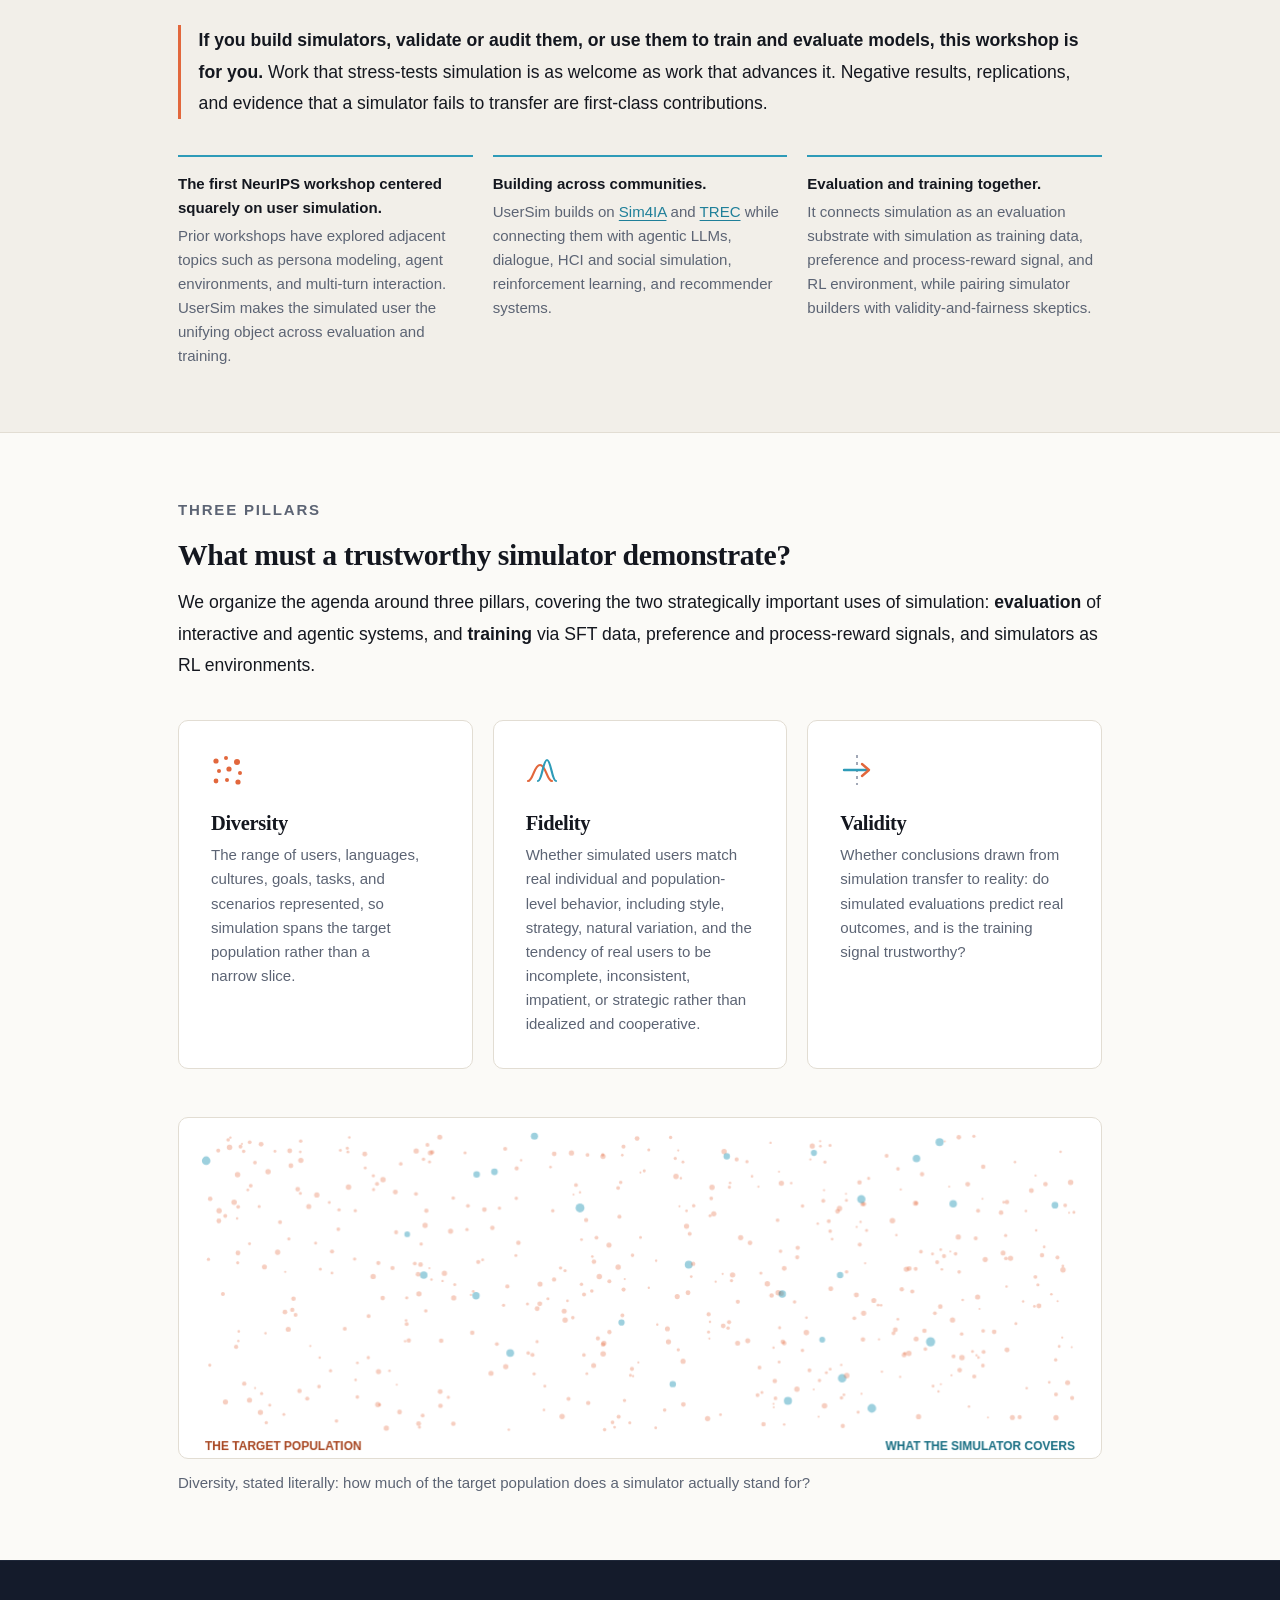
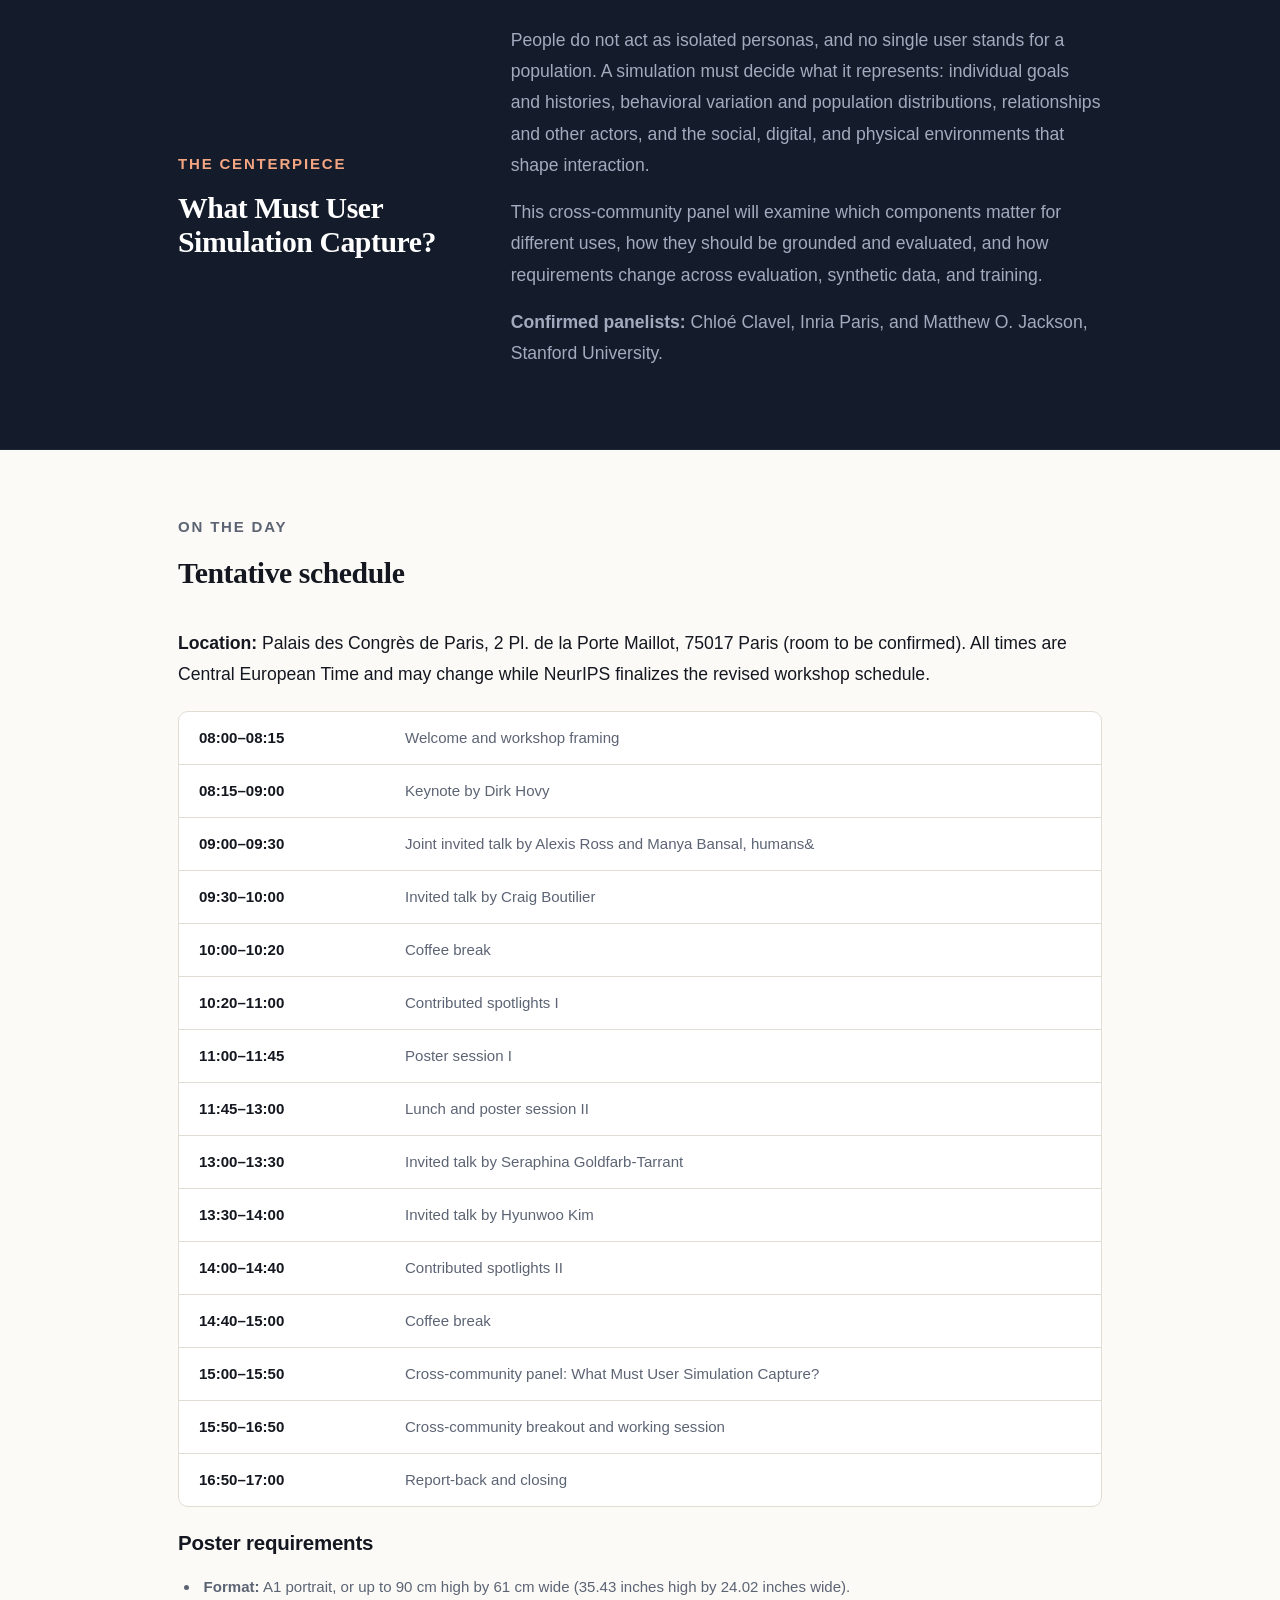
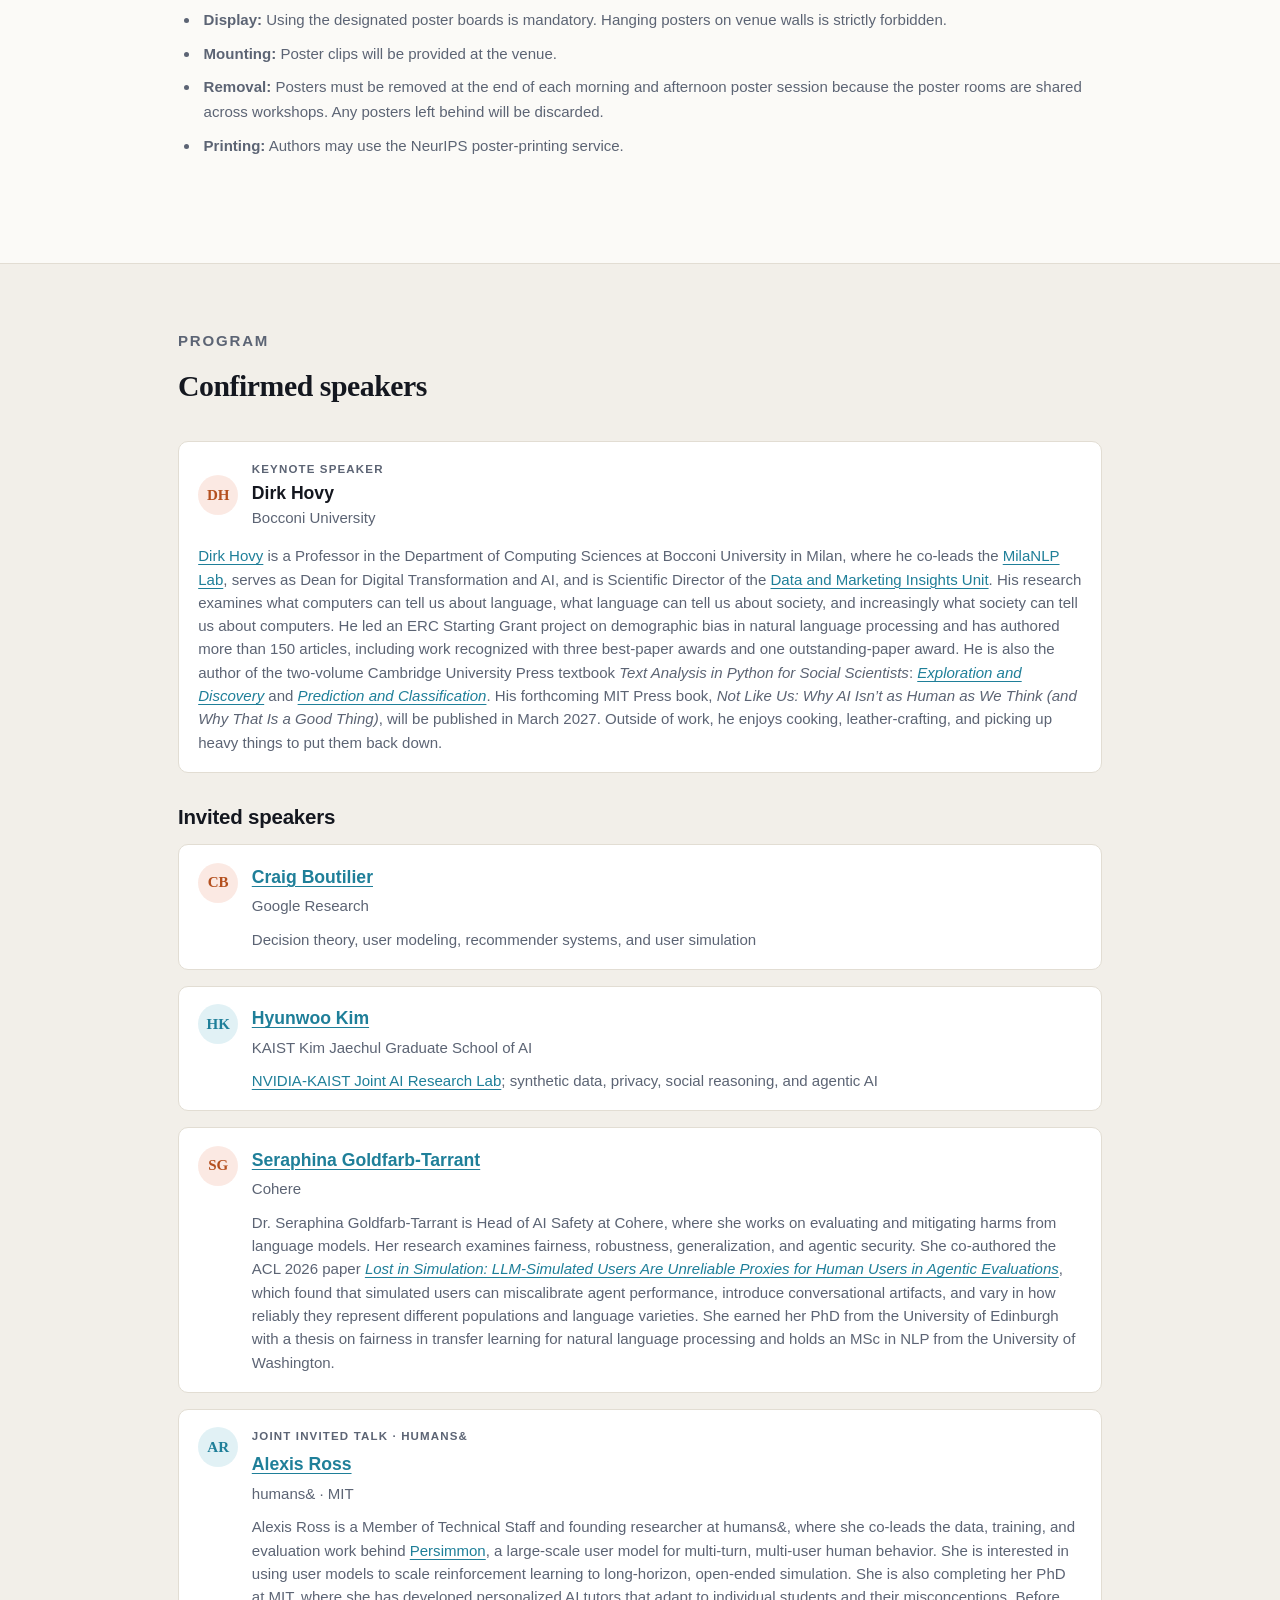
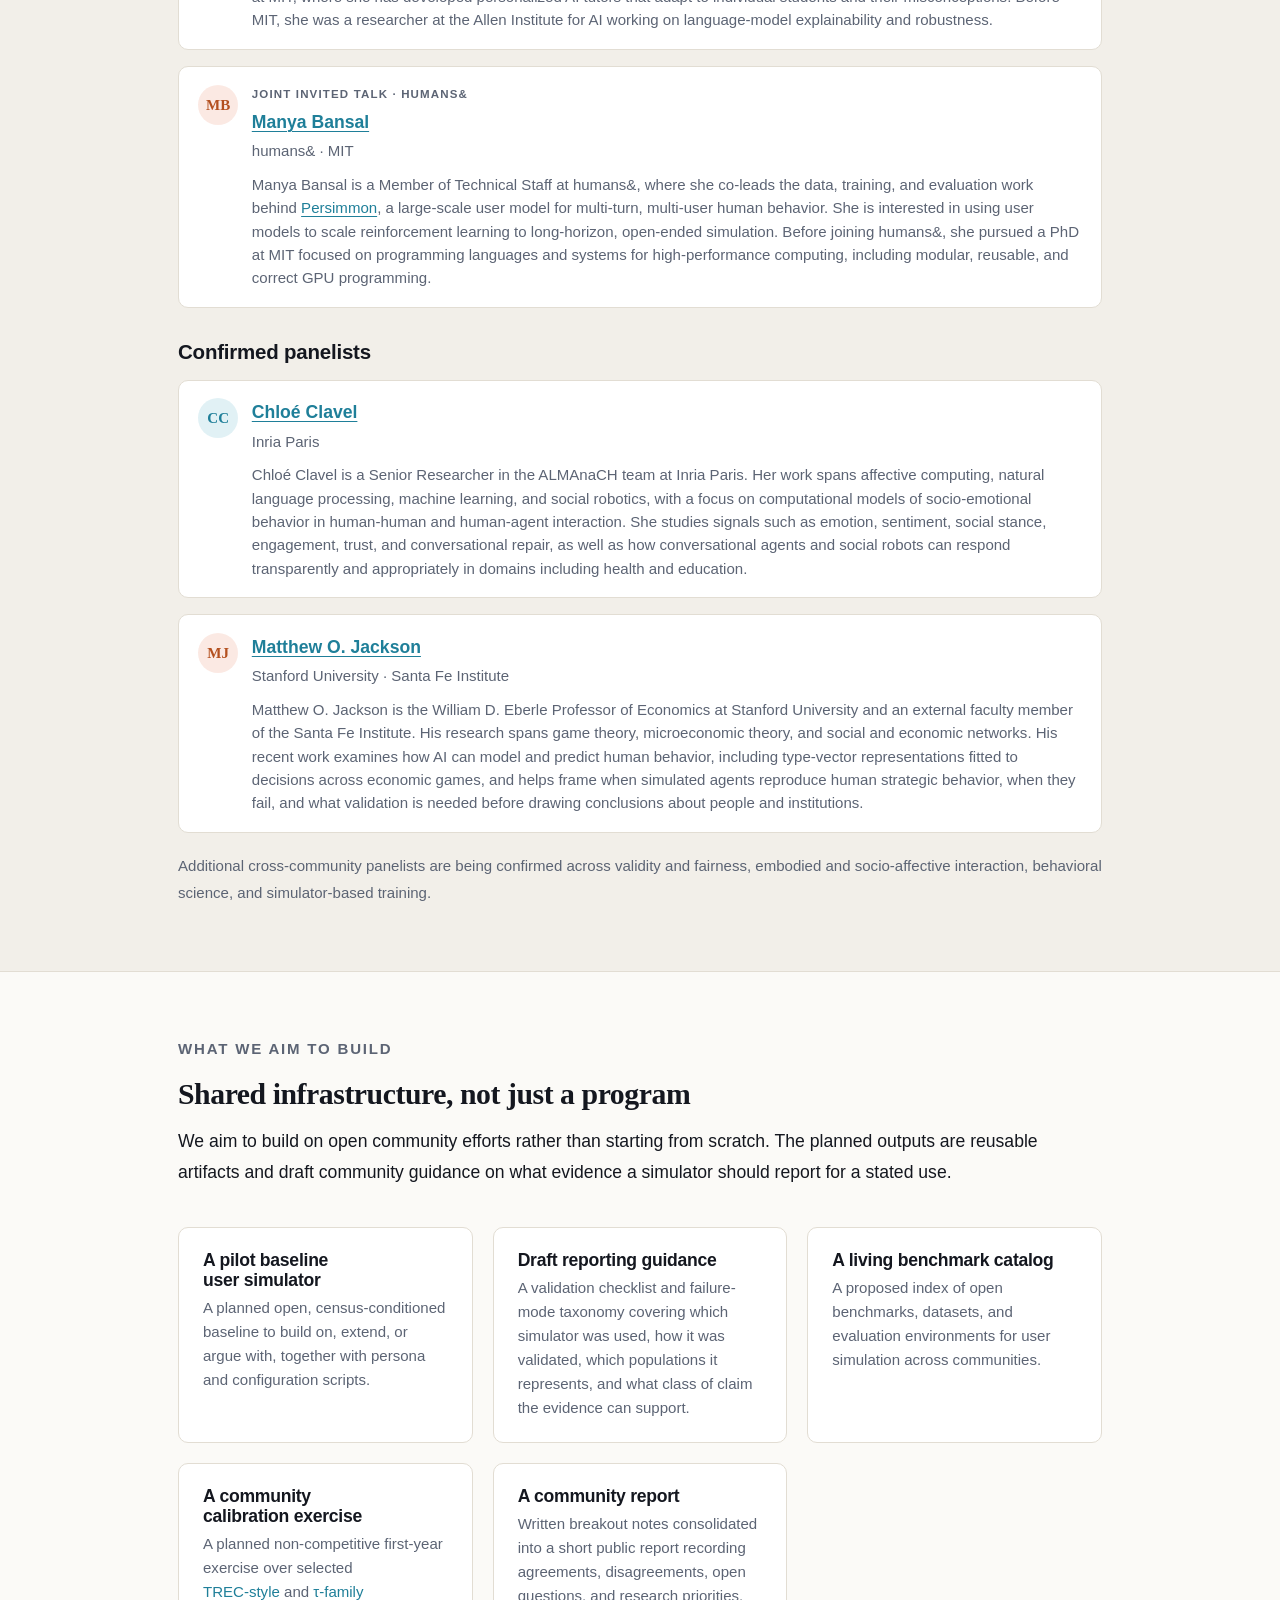
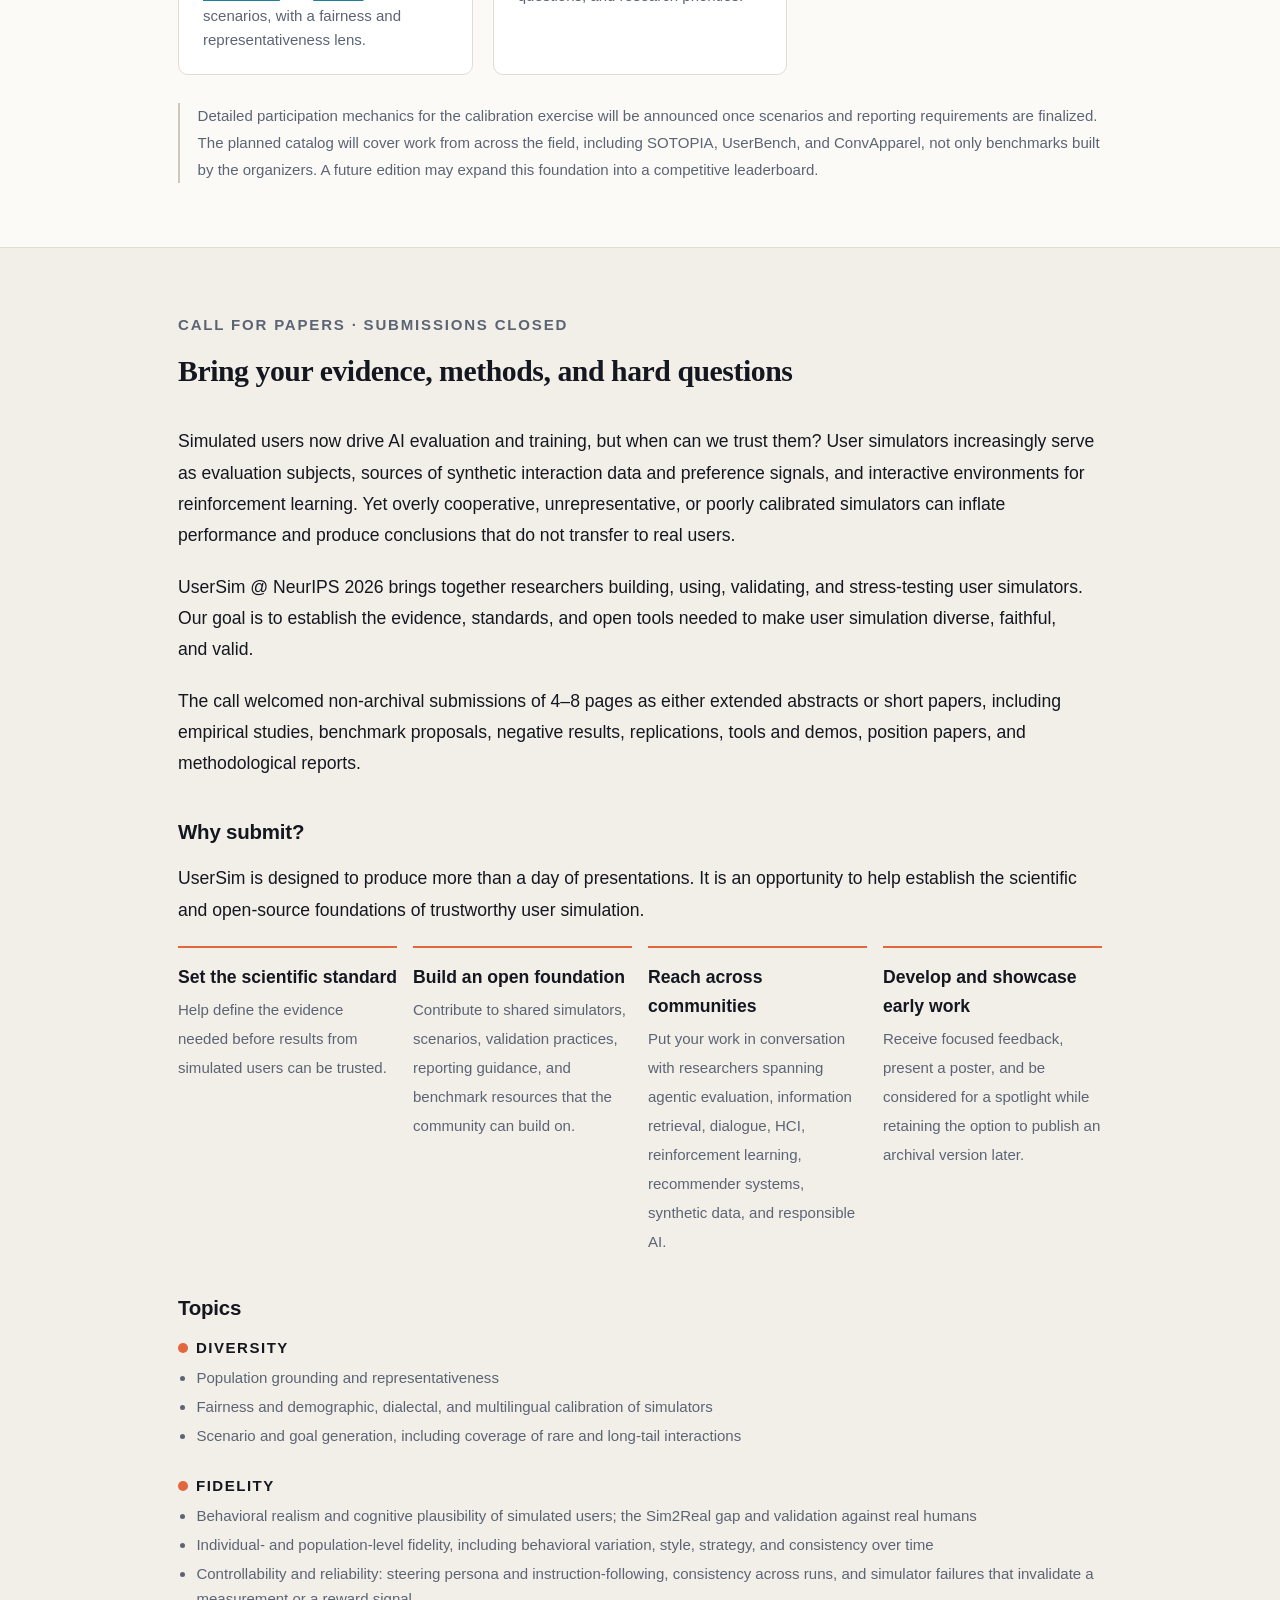
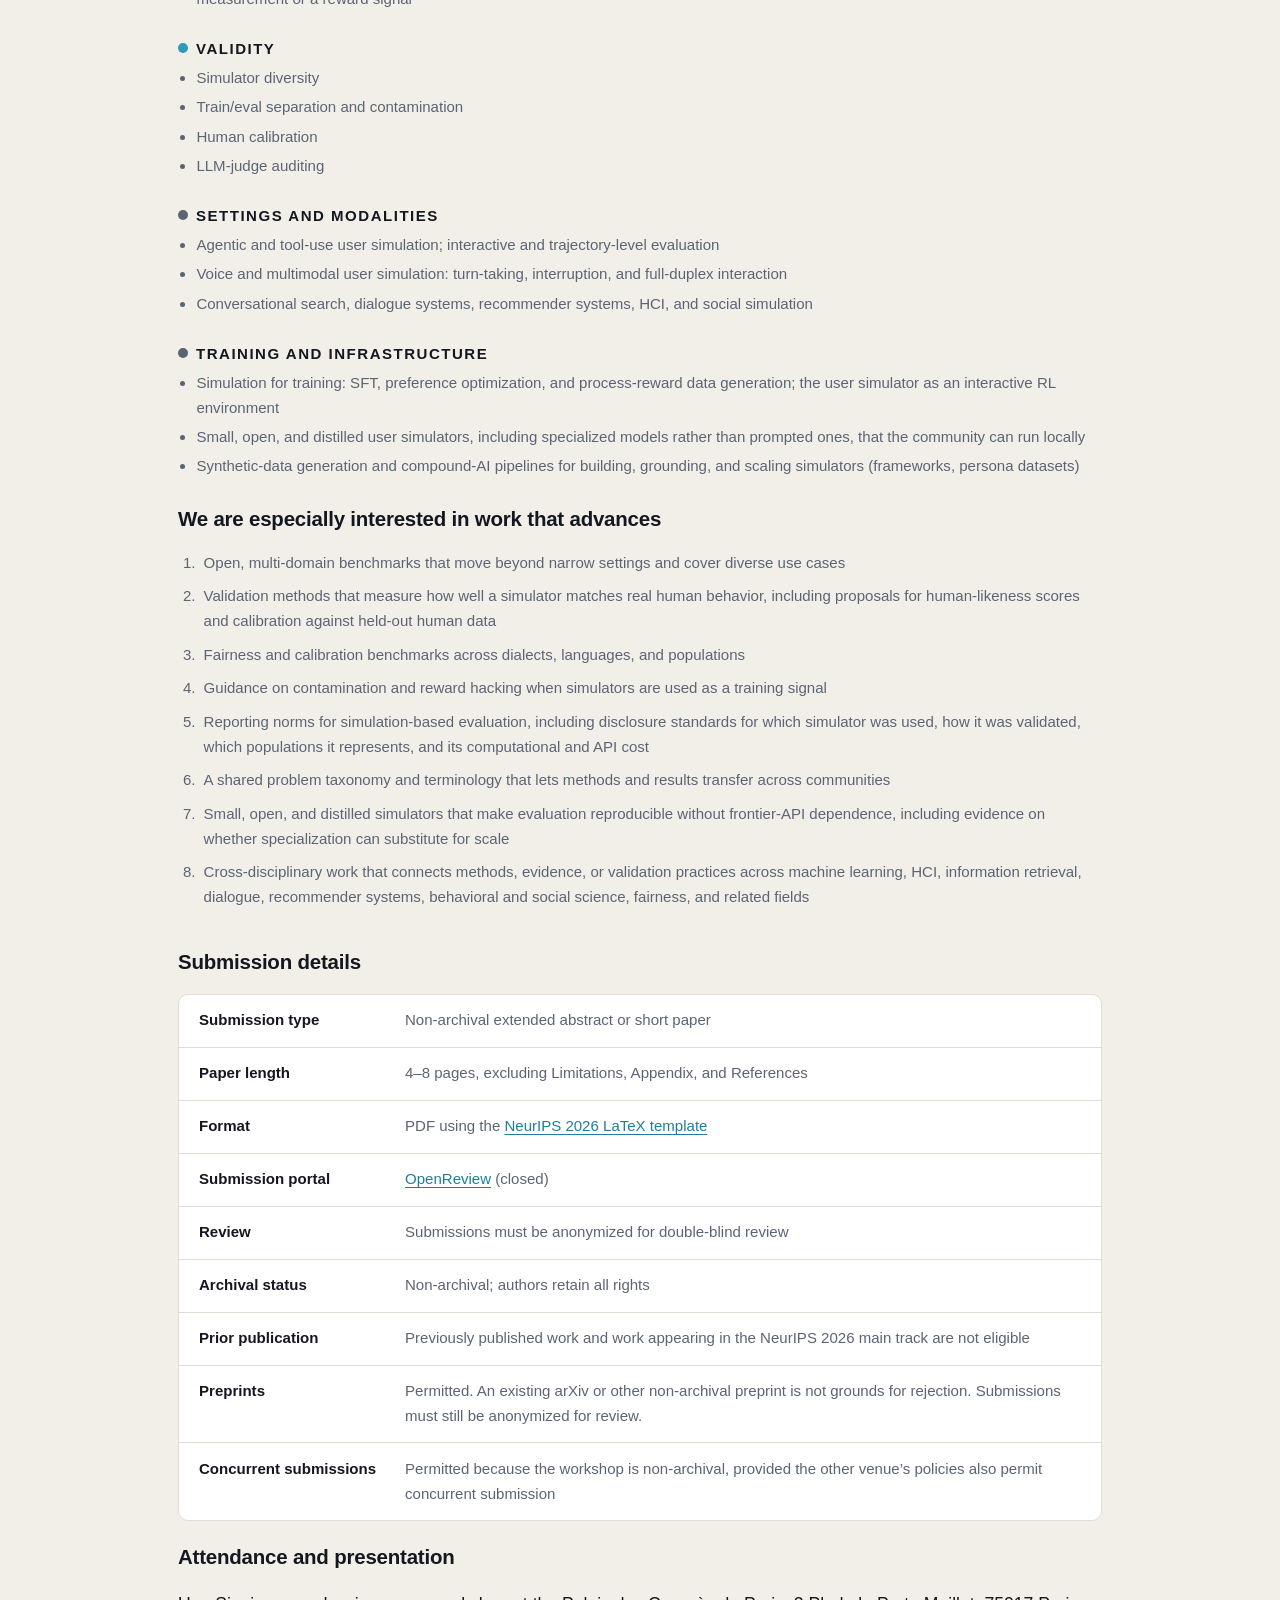
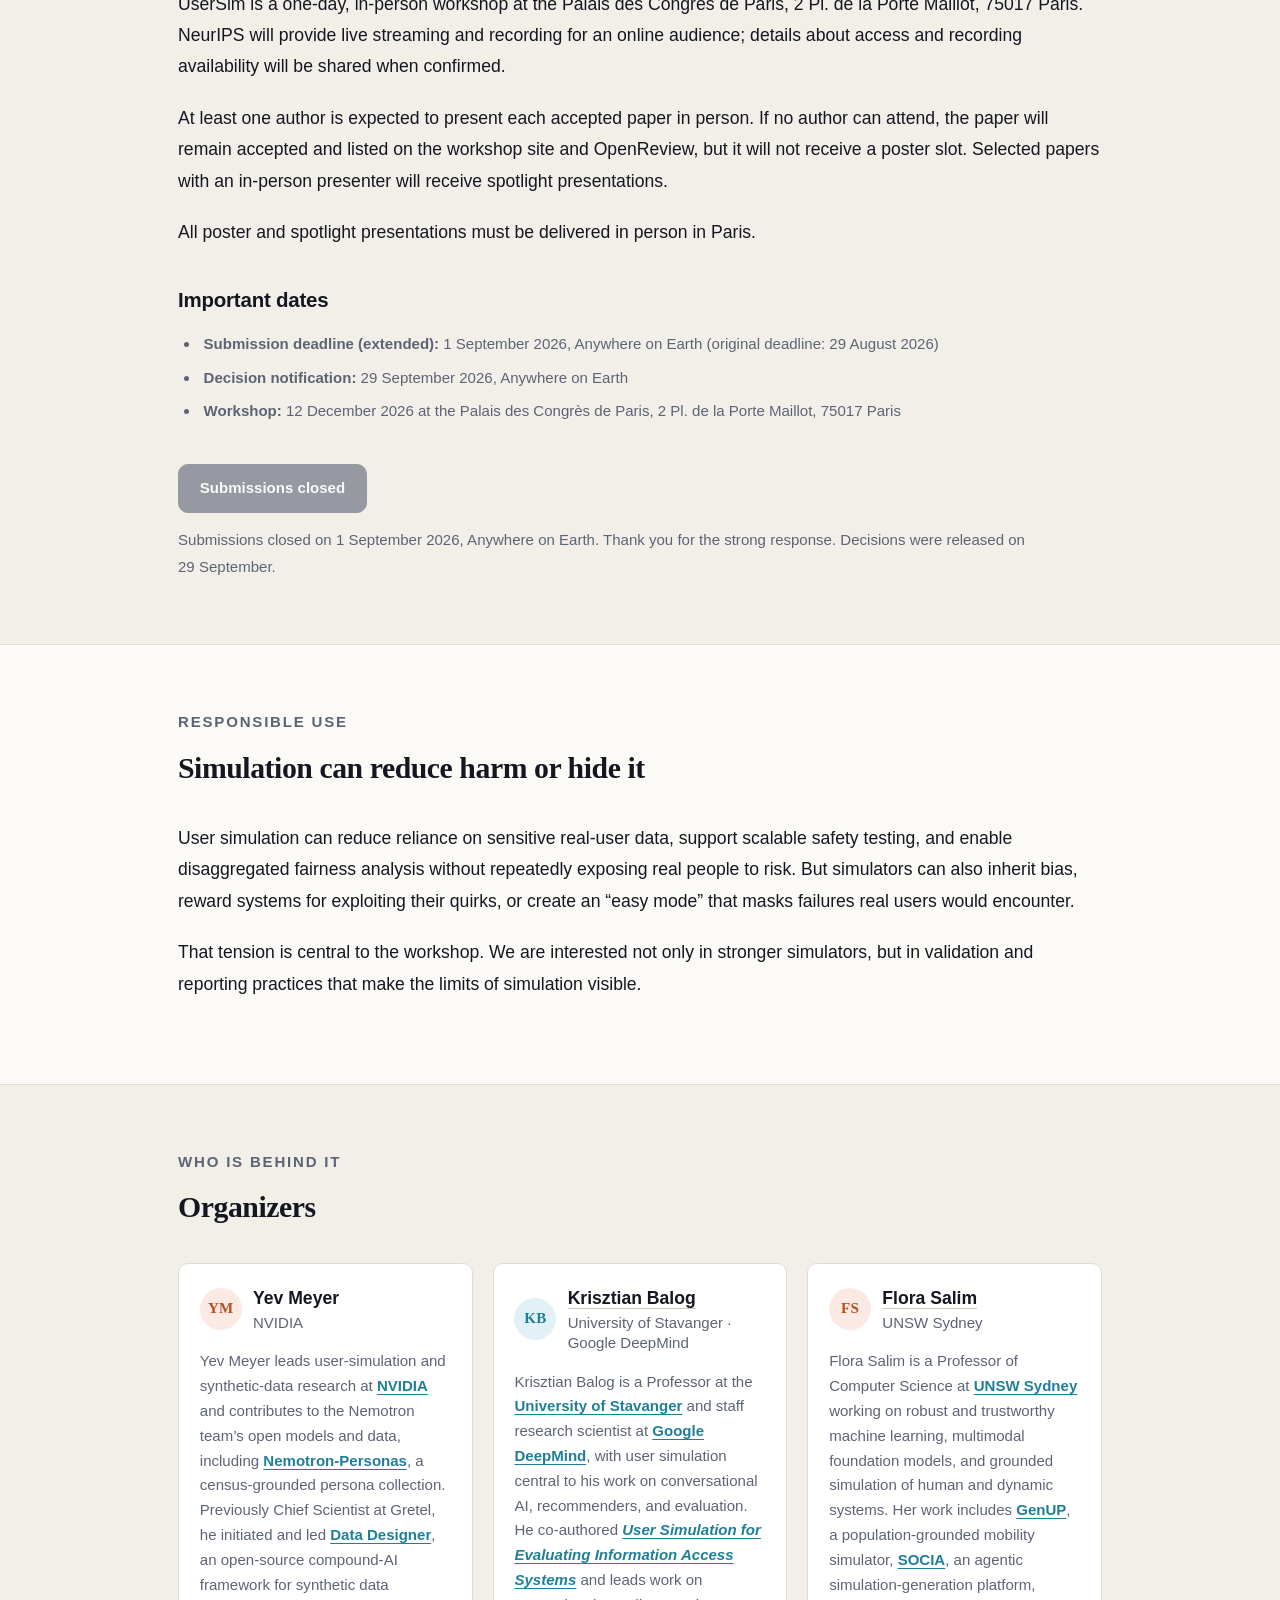
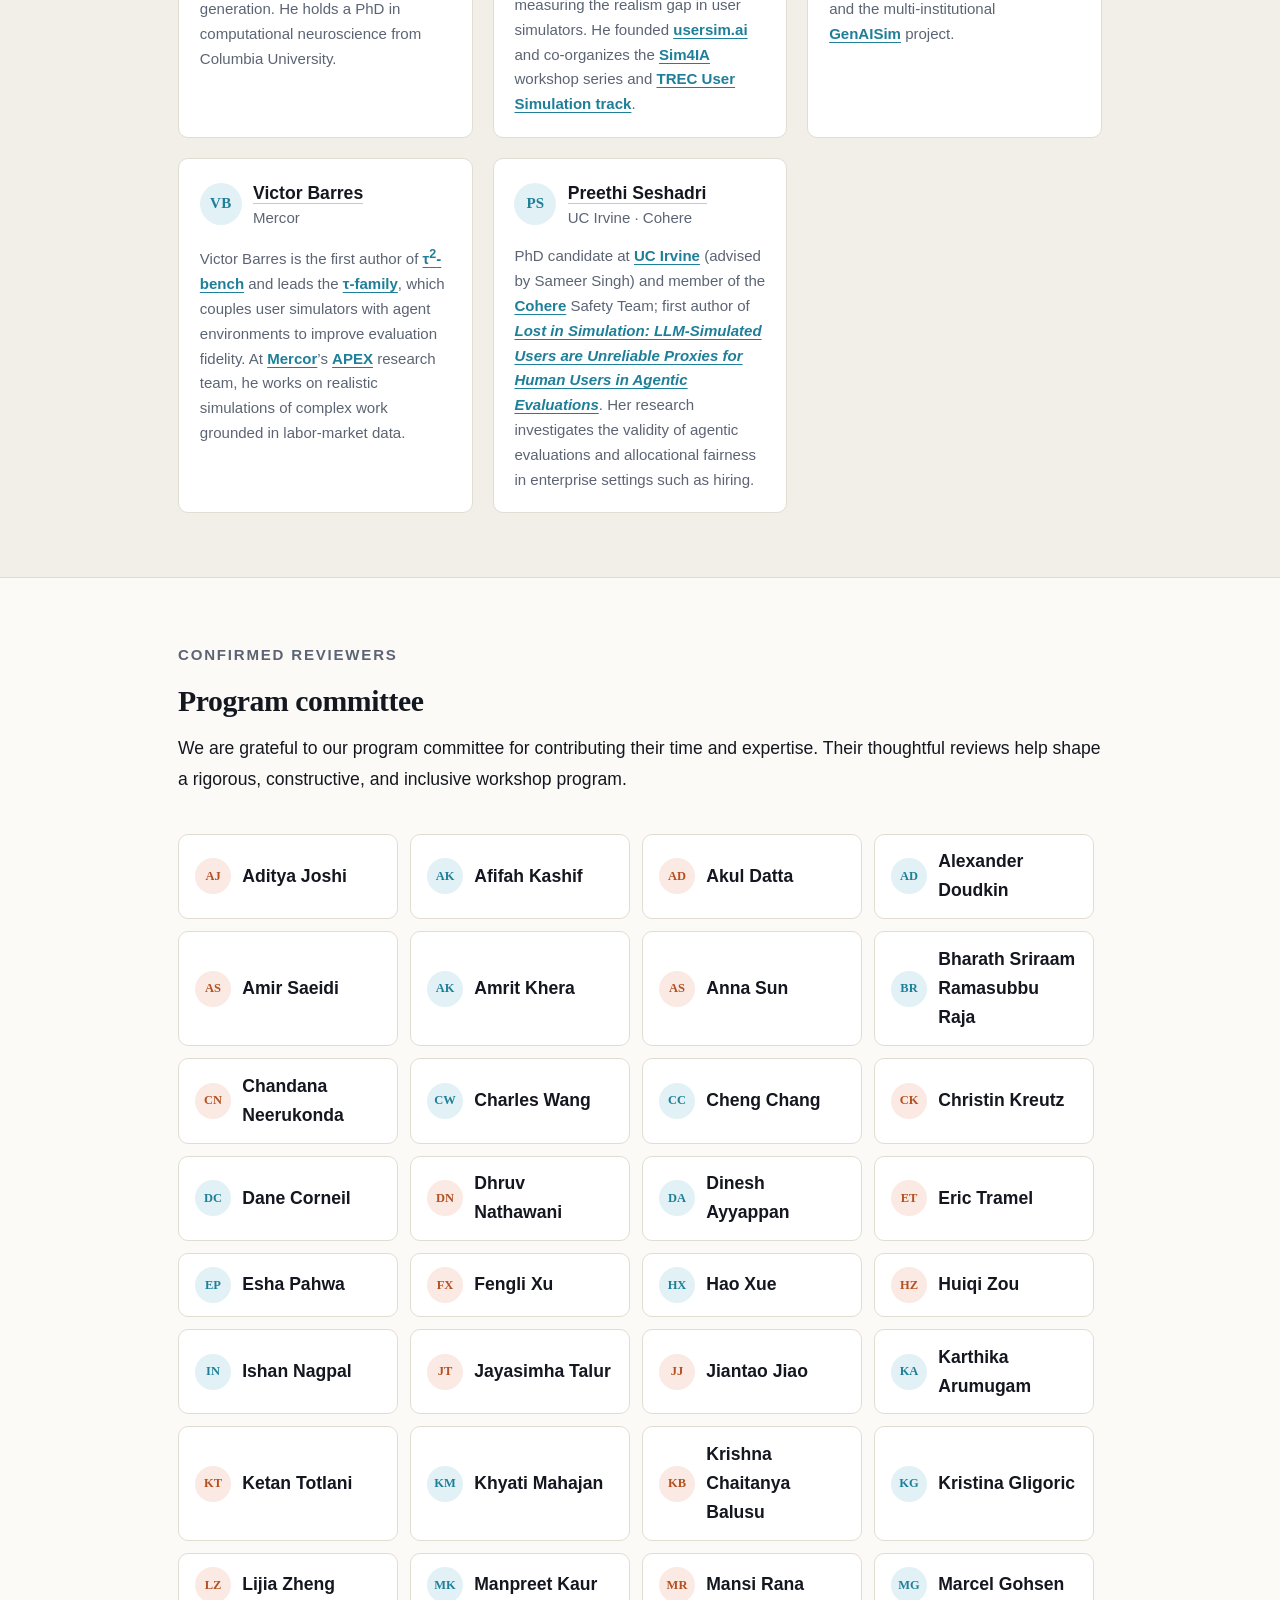
==== commit 1ed5a948: "Merge pull request #16 from usersim-workshop/victor/speaker-links Link speaker and organizer names t" ====
--- a/index.html
+++ b/index.html
@@ -284,7 +284,7 @@
       <li class="speaker-chip">
         <span class="speaker-initials avatar-h" aria-hidden="true">CB</span>
         <span>
-          <strong>Craig Boutilier</strong>
+          <strong><a href="https://research.google/people/craig-boutilier/">Craig Boutilier</a></strong>
           <span class="speaker-affil">Google Research</span>
           <span class="speaker-focus">Decision theory, user modeling, recommender systems, and user simulation</span>
         </span>
@@ -292,7 +292,7 @@
       <li class="speaker-chip">
         <span class="speaker-initials avatar-s" aria-hidden="true">HK</span>
         <span>
-          <strong>Hyunwoo Kim</strong>
+          <strong><a href="https://hyunw.kim/">Hyunwoo Kim</a></strong>
           <span class="speaker-affil">KAIST Kim Jaechul Graduate School of AI</span>
           <span class="speaker-focus"><a href="https://nvidianews.nvidia.com/news/nvidia-and-kaist-launch-joint-ai-research-lab-to-accelerate-ai-innovation-in-korea">NVIDIA-KAIST Joint AI Research Lab</a>; synthetic data, privacy, social reasoning, and agentic AI</span>
         </span>
@@ -300,9 +300,9 @@
       <li class="speaker-chip">
         <span class="speaker-initials avatar-h" aria-hidden="true">SG</span>
         <span>
-          <strong>Seraphina Goldfarb-Tarrant</strong>
+          <strong><a href="https://seraphinatarrant.github.io/">Seraphina Goldfarb-Tarrant</a></strong>
           <span class="speaker-affil">Cohere</span>
-          <span class="speaker-focus"><a href="https://seraphinatarrant.github.io/">Dr. Seraphina Goldfarb-Tarrant</a> is Head of AI Safety at Cohere, where she works on evaluating and mitigating harms from language models. Her research examines fairness, robustness, generalization, and agentic security. She co-authored the ACL 2026 paper <a href="https://aclanthology.org/2026.acl-long.2192/"><em>Lost in Simulation: LLM-Simulated Users Are Unreliable Proxies for Human Users in Agentic Evaluations</em></a>, which found that simulated users can miscalibrate agent performance, introduce conversational artifacts, and vary in how reliably they represent different populations and language varieties. She earned her PhD from the University of Edinburgh with a thesis on fairness in transfer learning for natural language processing and holds an MSc in NLP from the University of Washington.</span>
+          <span class="speaker-focus">Dr. Seraphina Goldfarb-Tarrant is Head of AI Safety at Cohere, where she works on evaluating and mitigating harms from language models. Her research examines fairness, robustness, generalization, and agentic security. She co-authored the ACL 2026 paper <a href="https://aclanthology.org/2026.acl-long.2192/"><em>Lost in Simulation: LLM-Simulated Users Are Unreliable Proxies for Human Users in Agentic Evaluations</em></a>, which found that simulated users can miscalibrate agent performance, introduce conversational artifacts, and vary in how reliably they represent different populations and language varieties. She earned her PhD from the University of Edinburgh with a thesis on fairness in transfer learning for natural language processing and holds an MSc in NLP from the University of Washington.</span>
         </span>
       </li>
       <li class="speaker-chip">
@@ -561,7 +561,7 @@
         <div class="person-head">
           <span class="avatar avatar-s" aria-hidden="true">VB</span>
           <span class="person-id">
-            <span class="name">Victor Barres</span>
+            <span class="name"><a href="https://victorbarres.github.io/">Victor Barres</a></span>
             <span class="affil">Mercor</span>
           </span>
         </div>
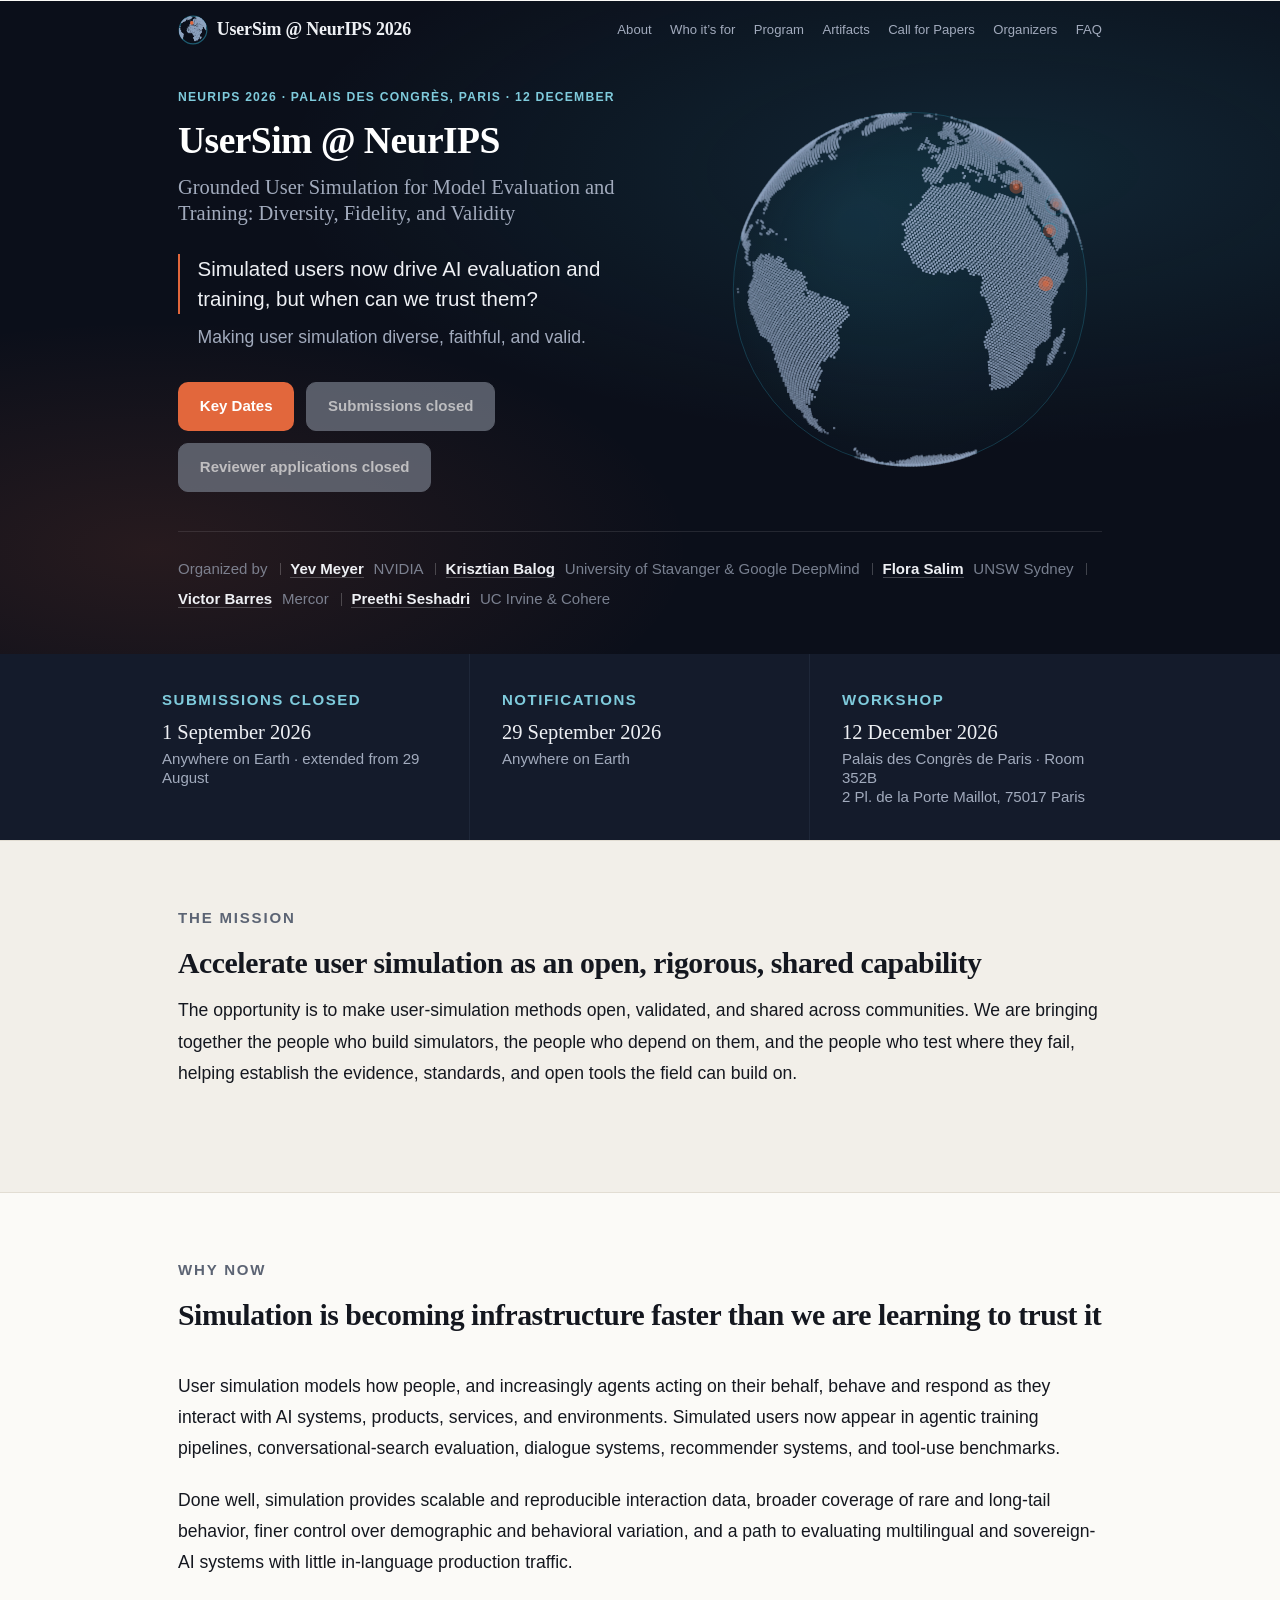
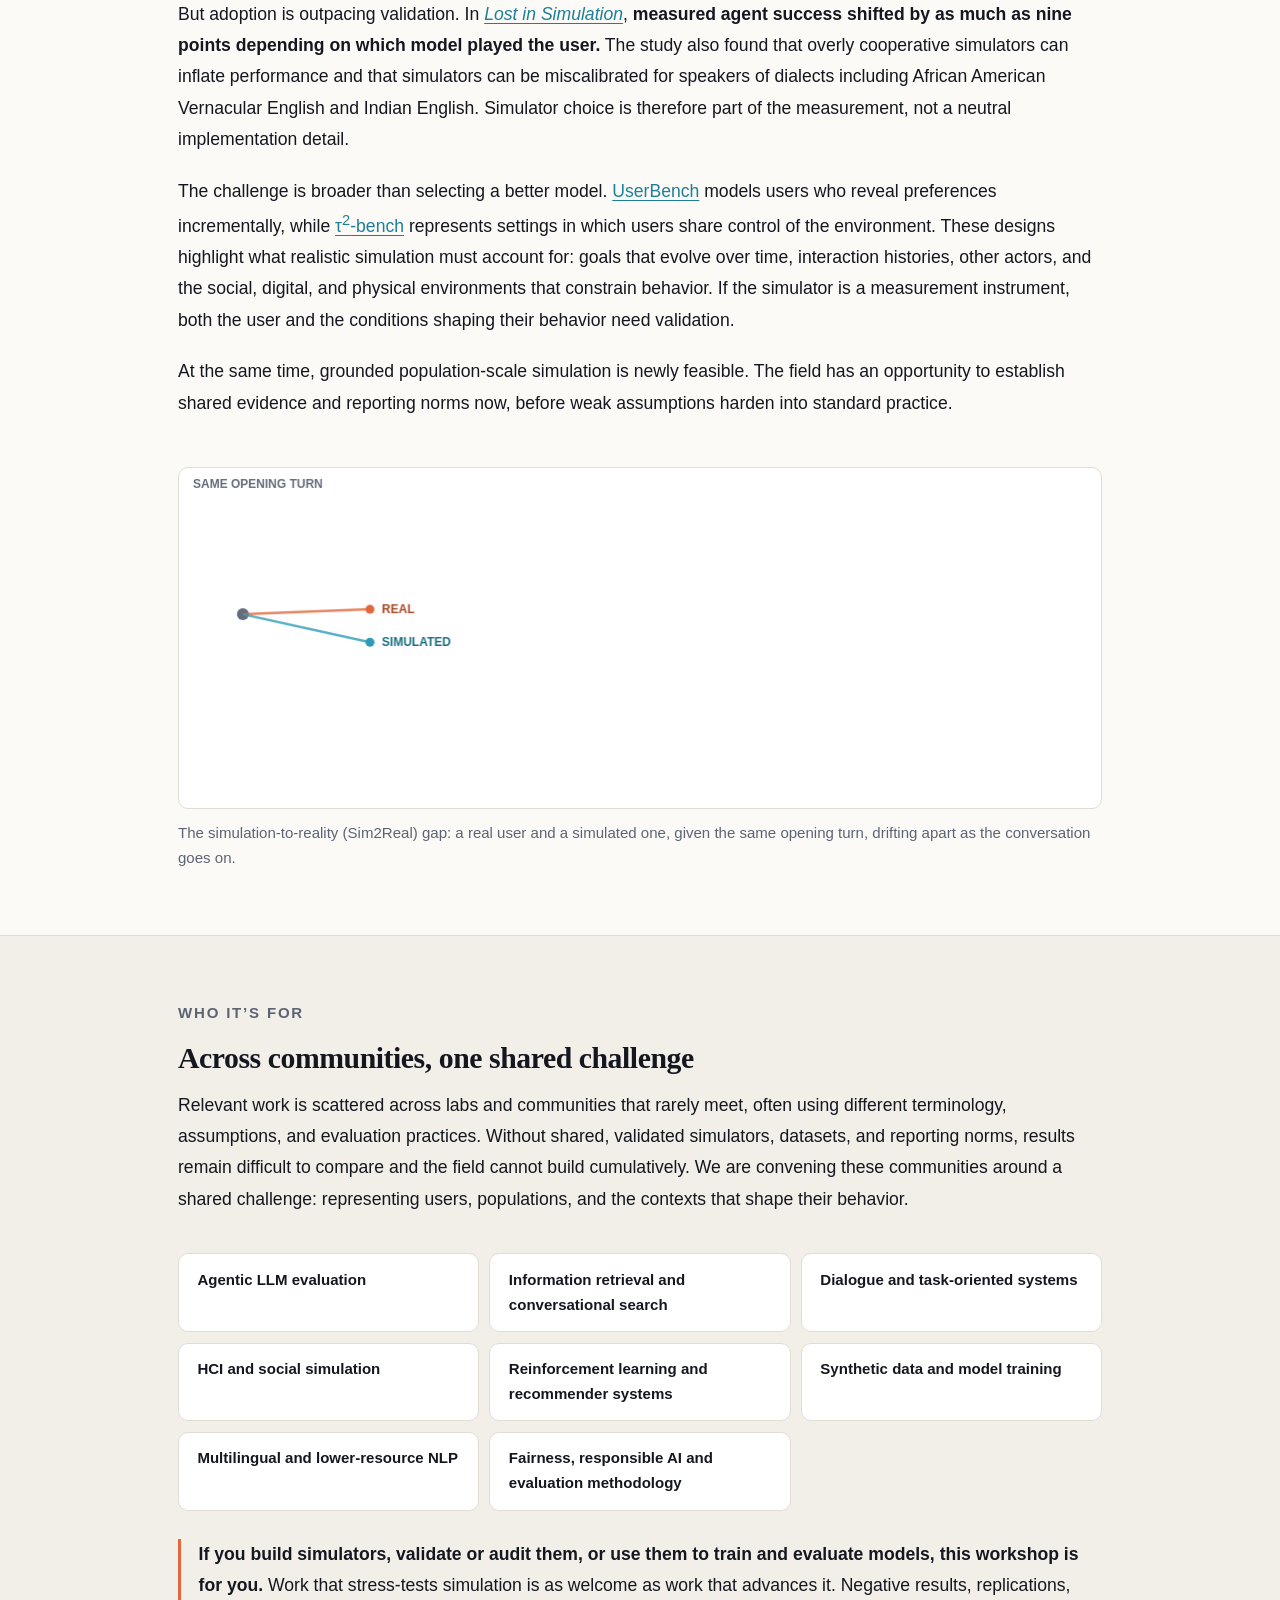
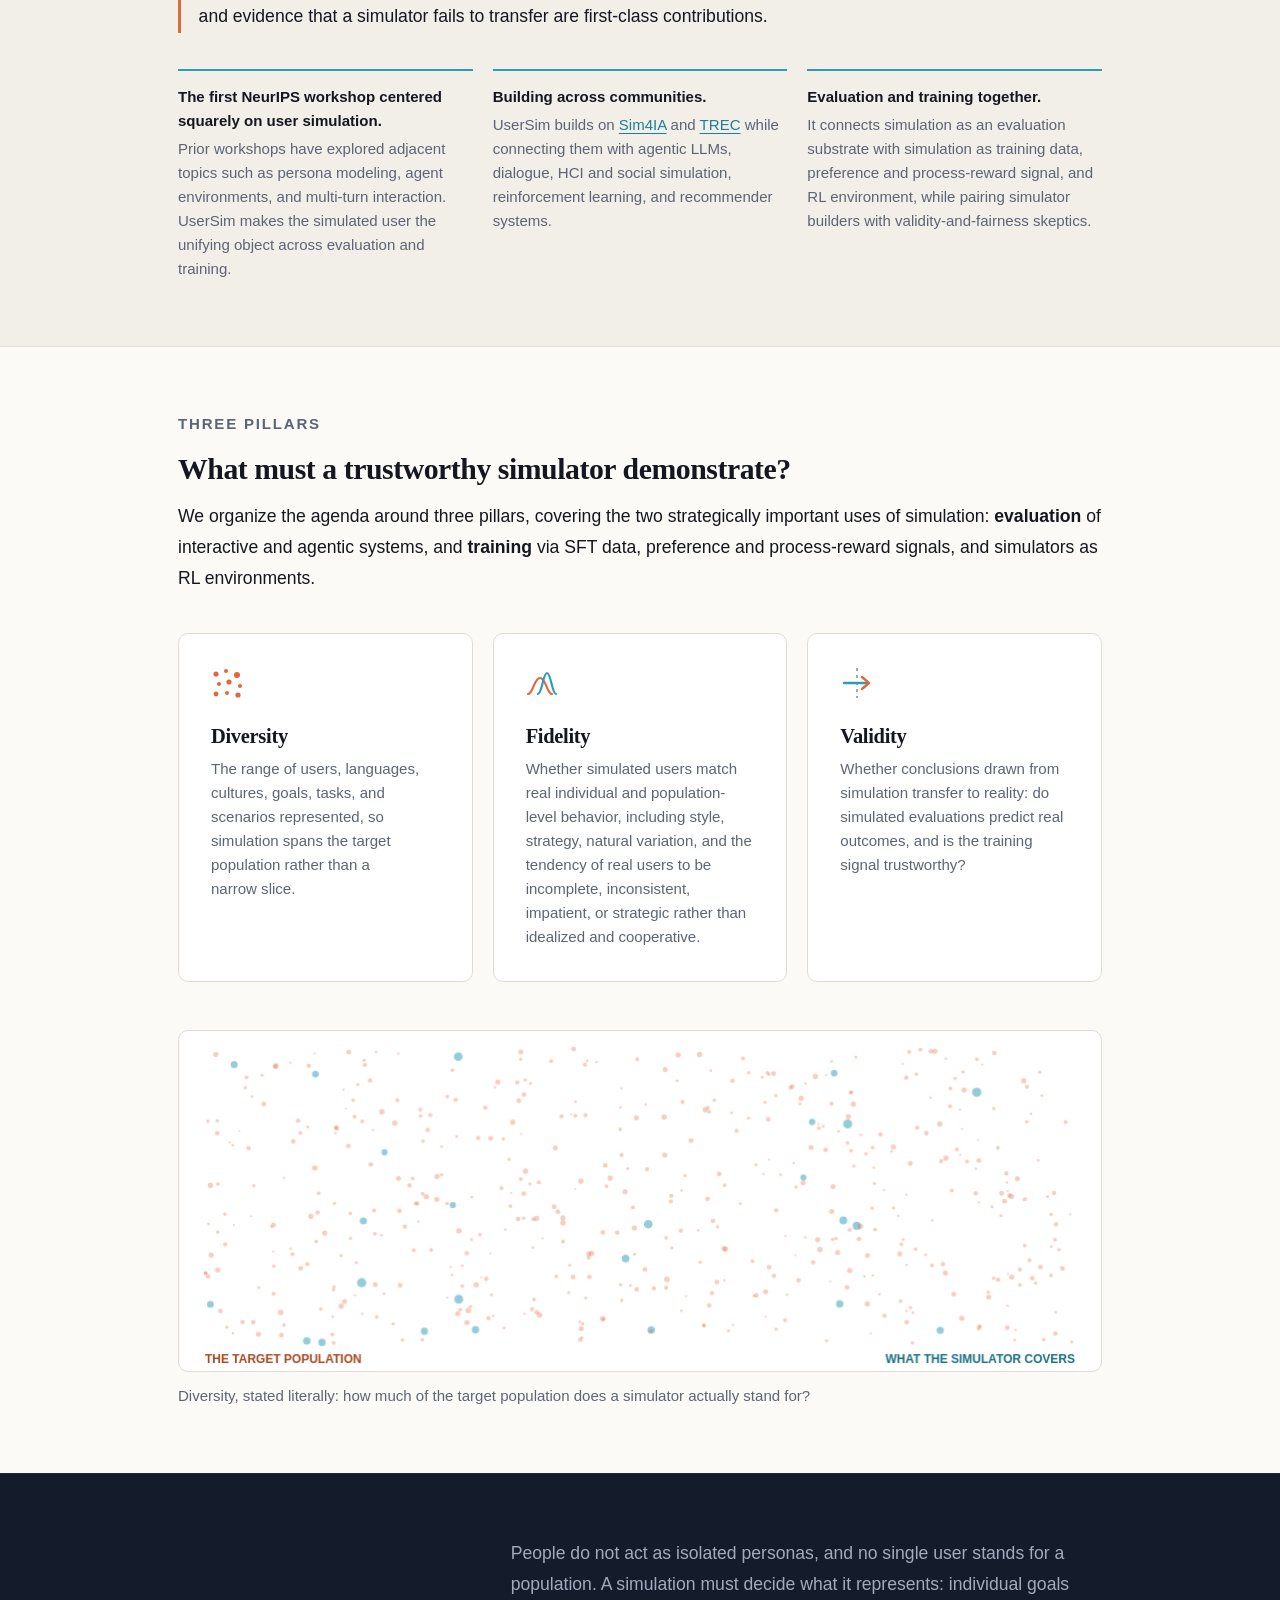
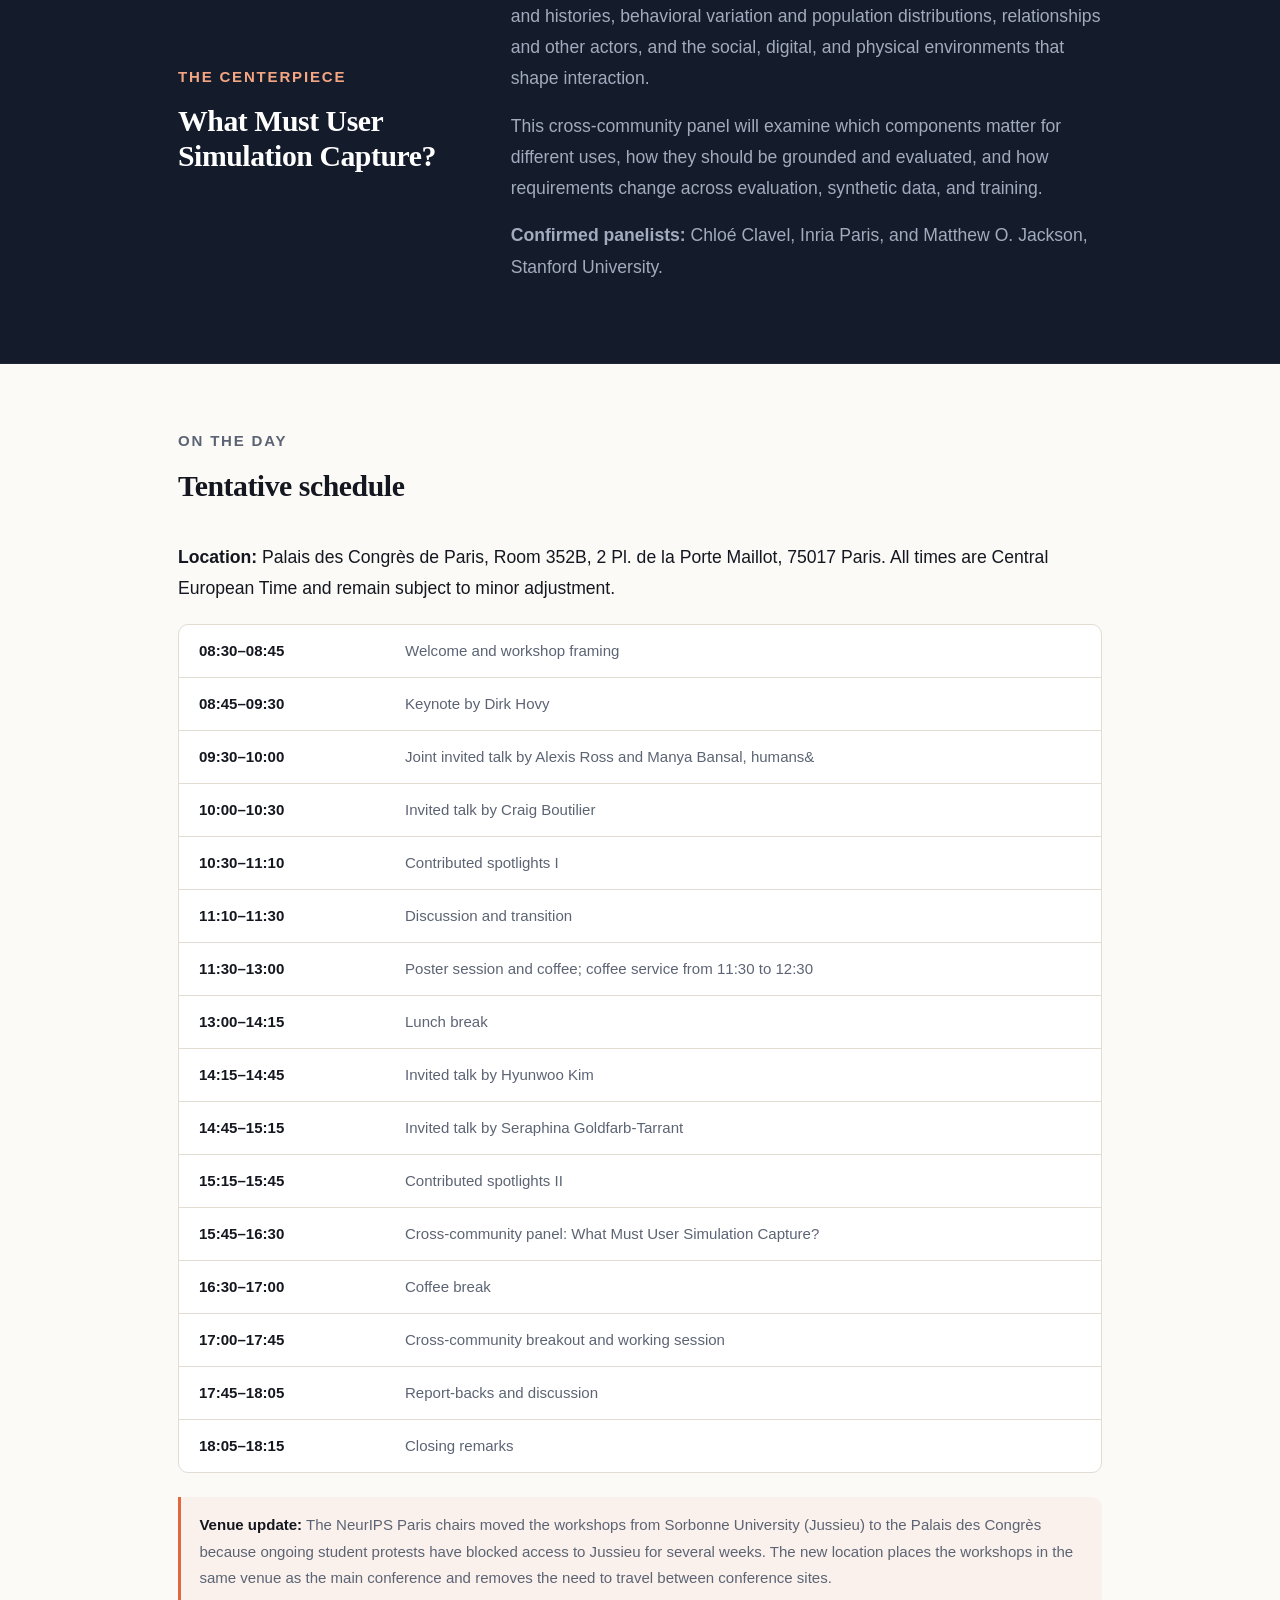
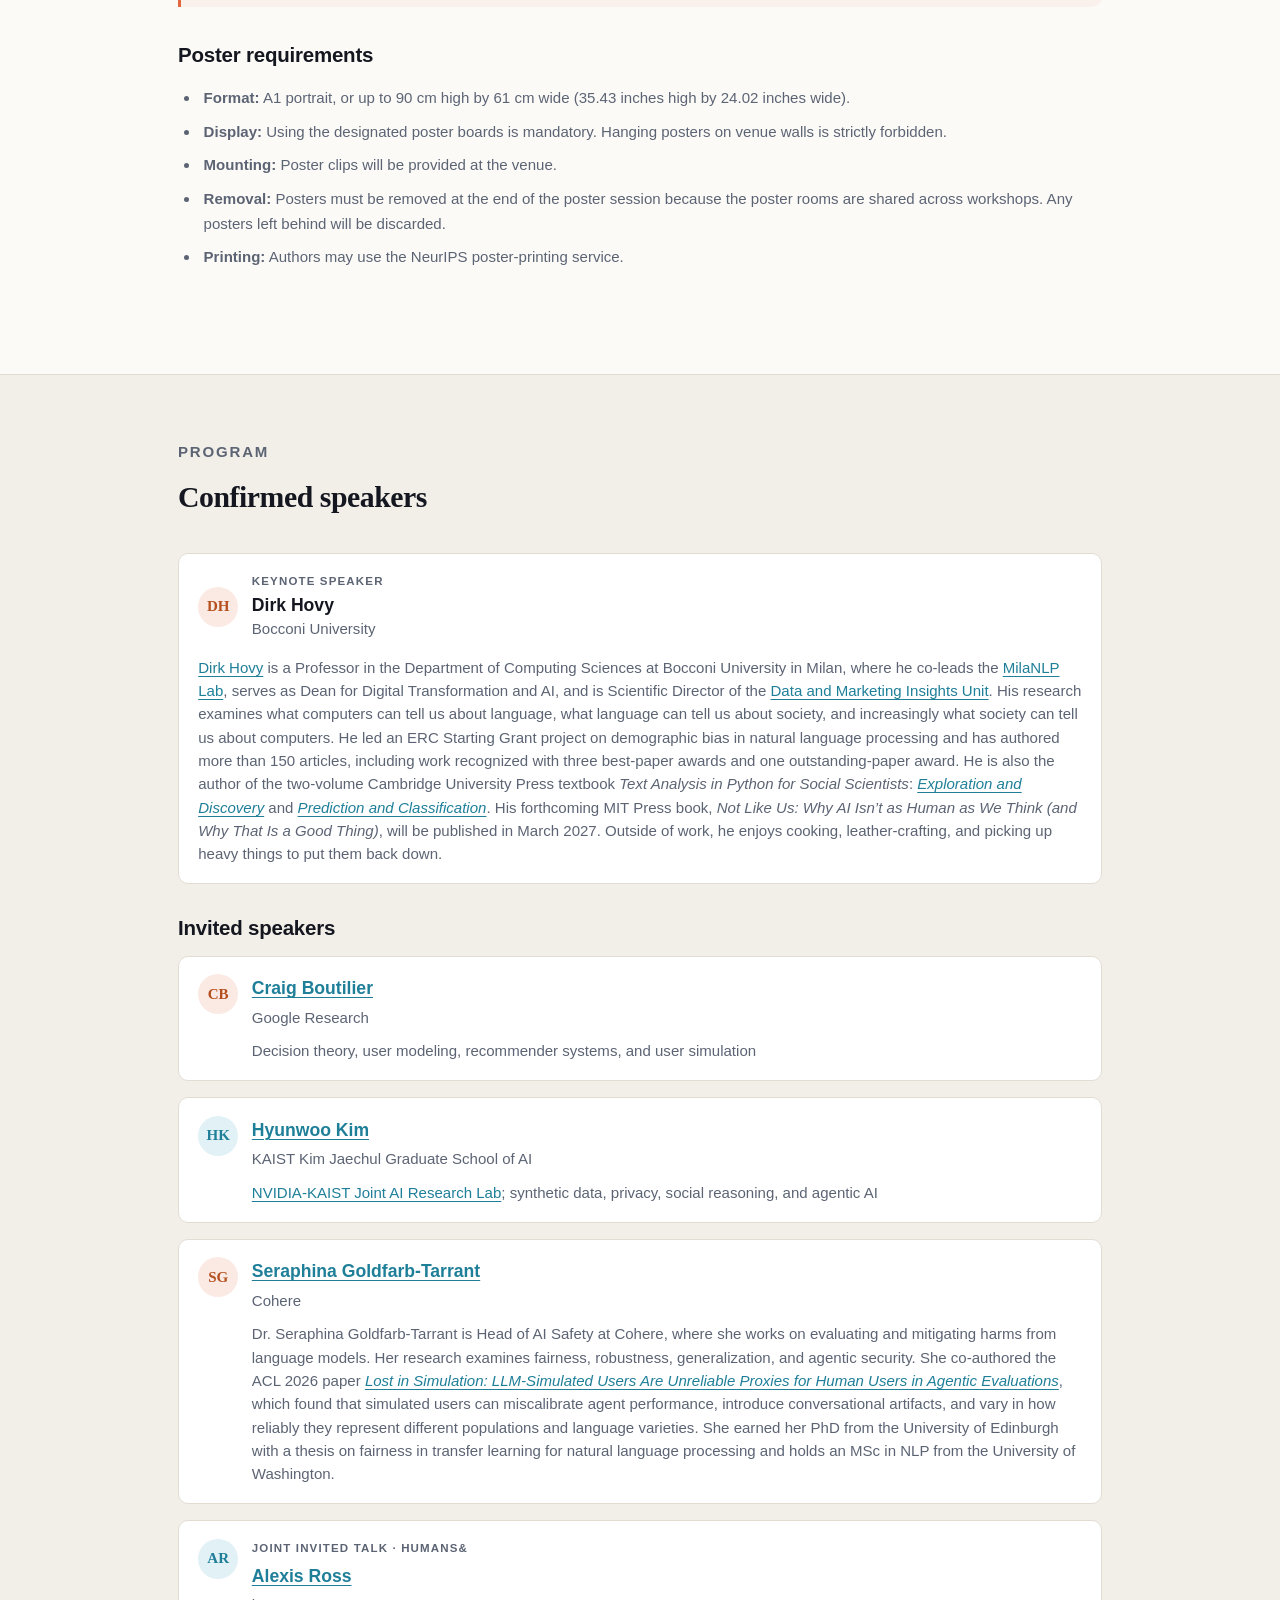
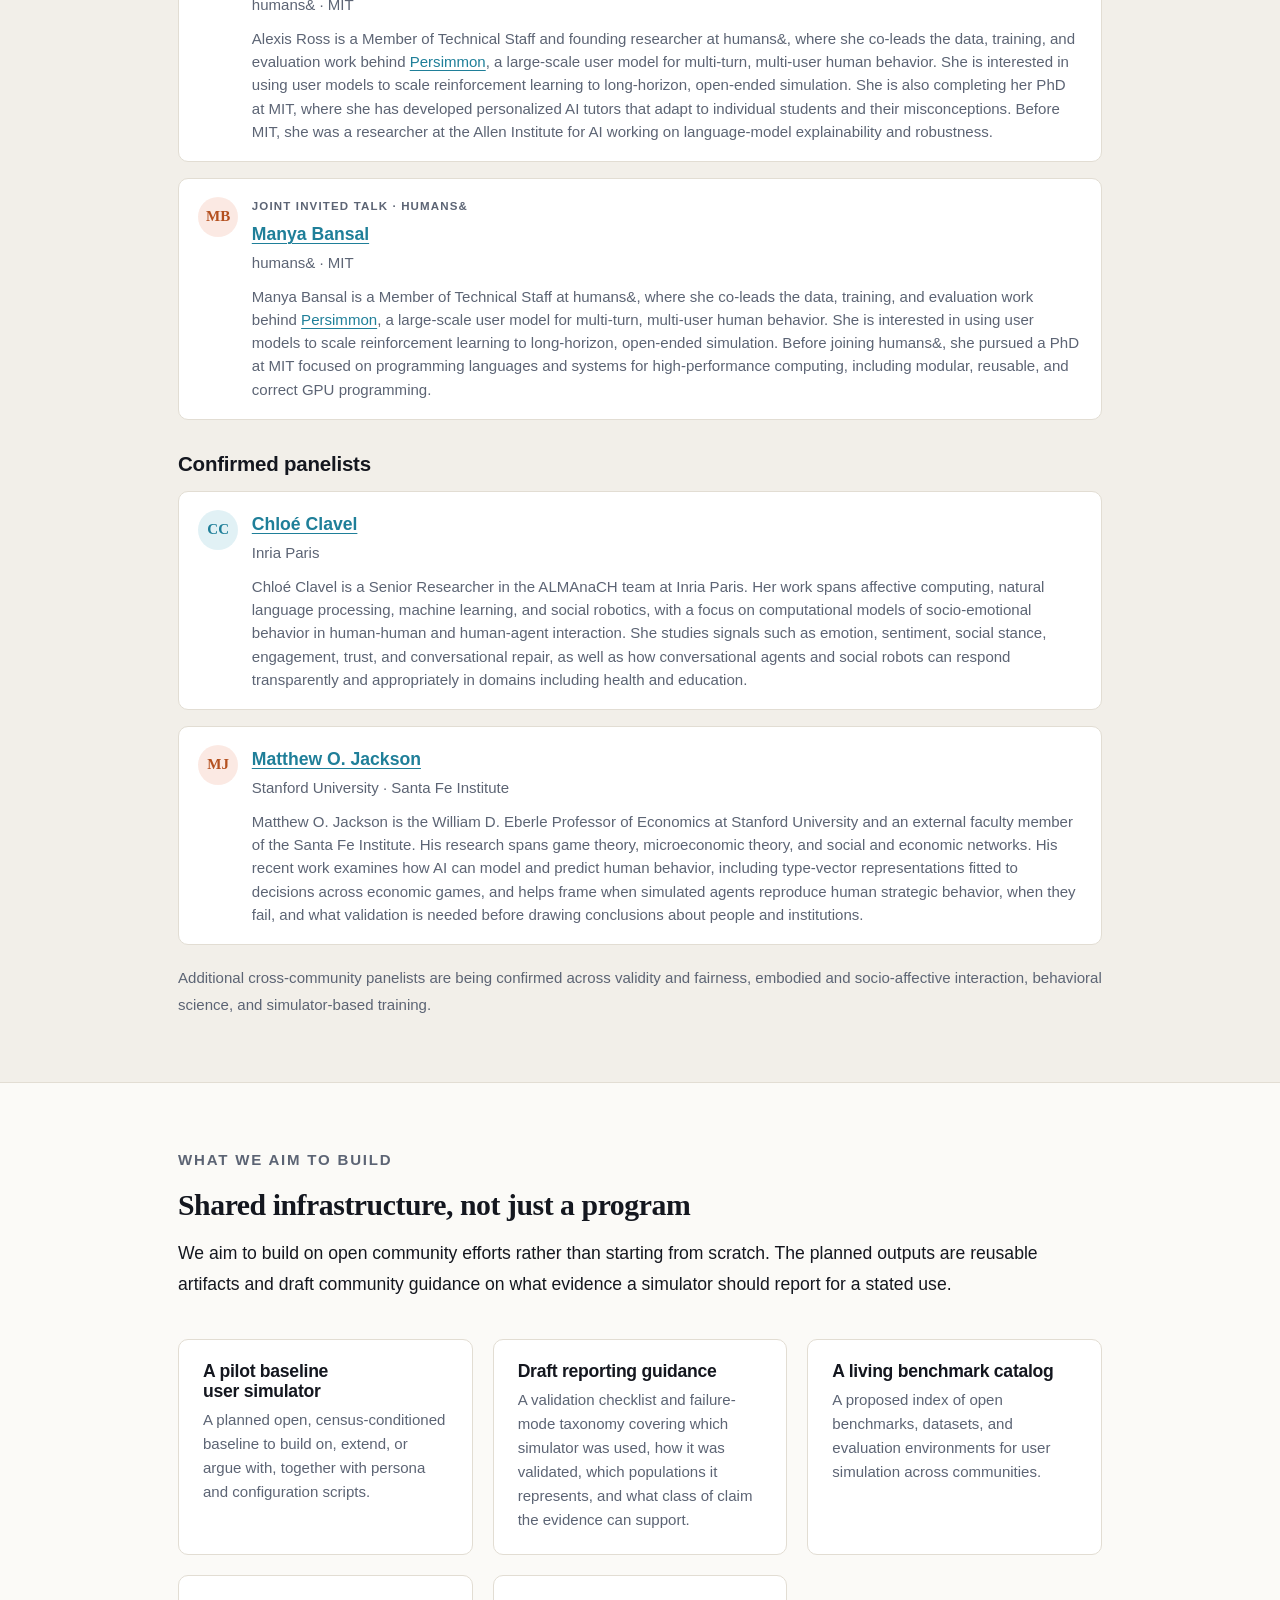
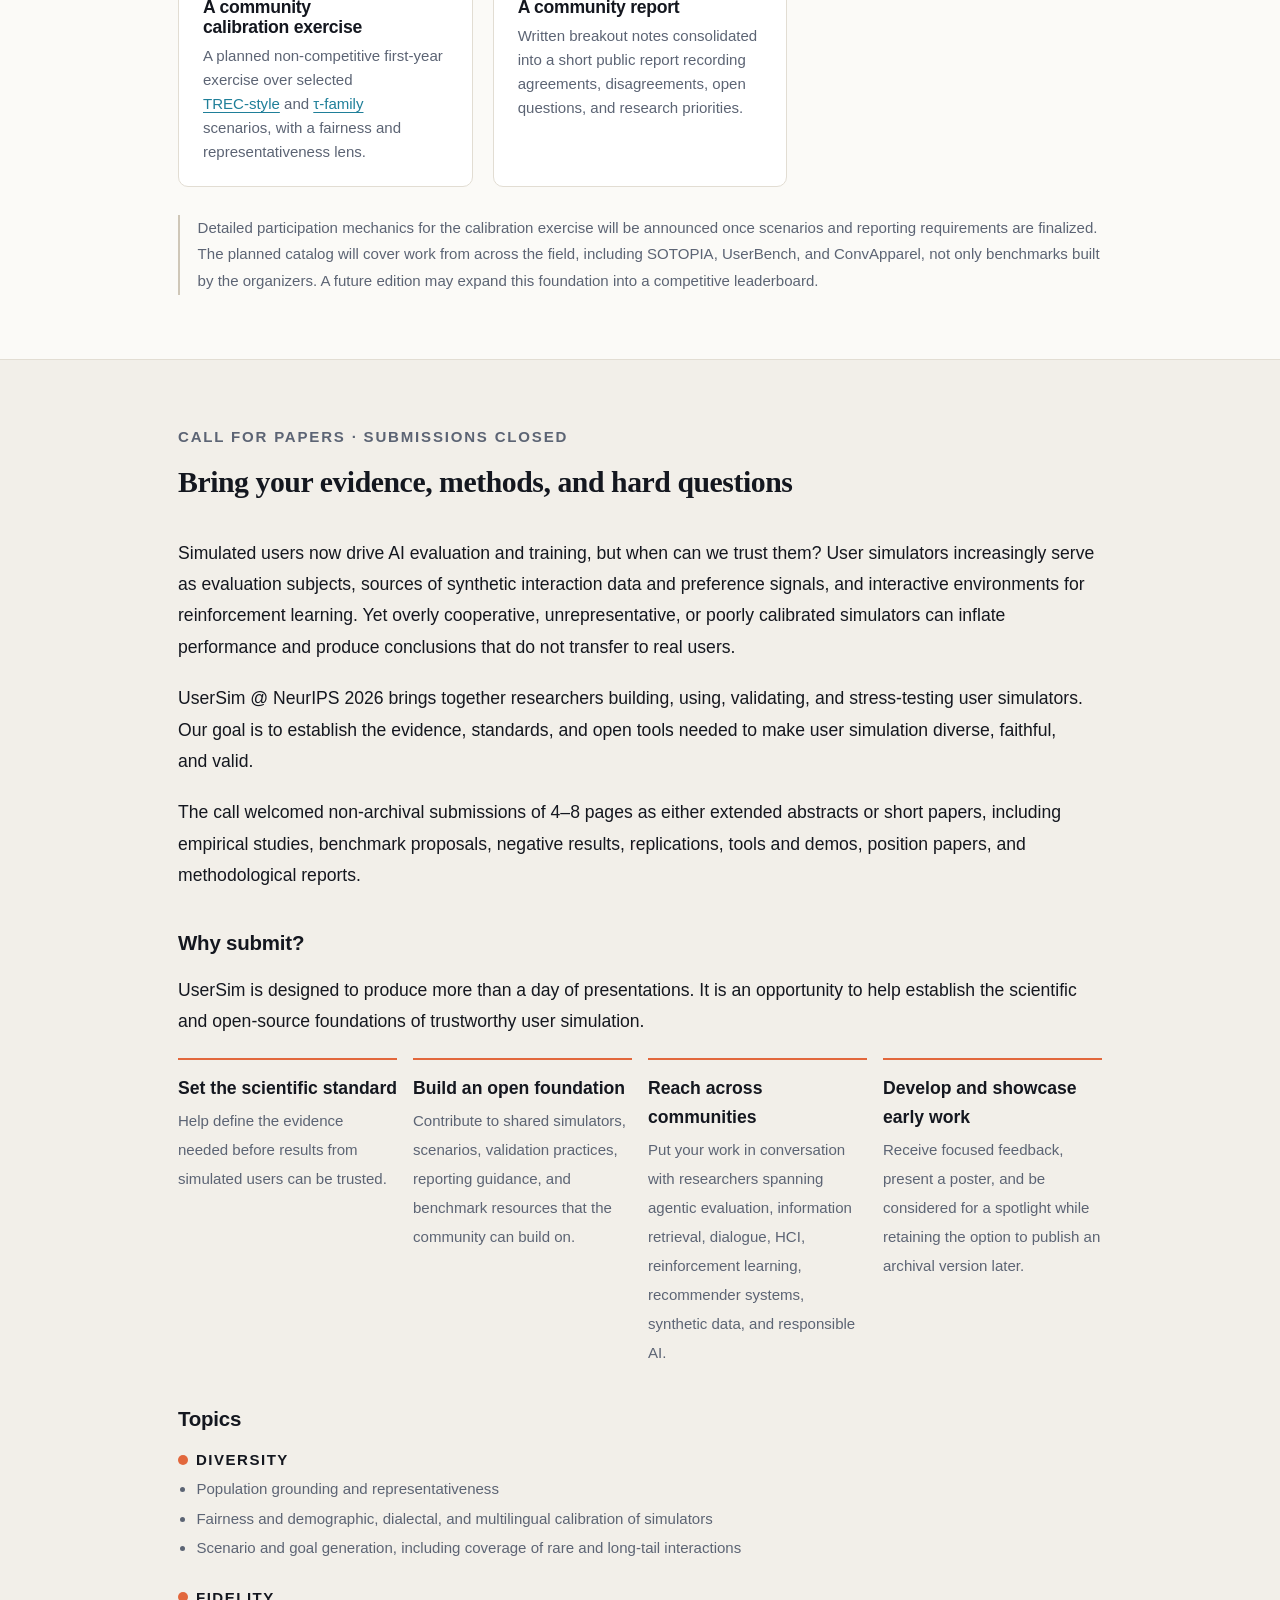
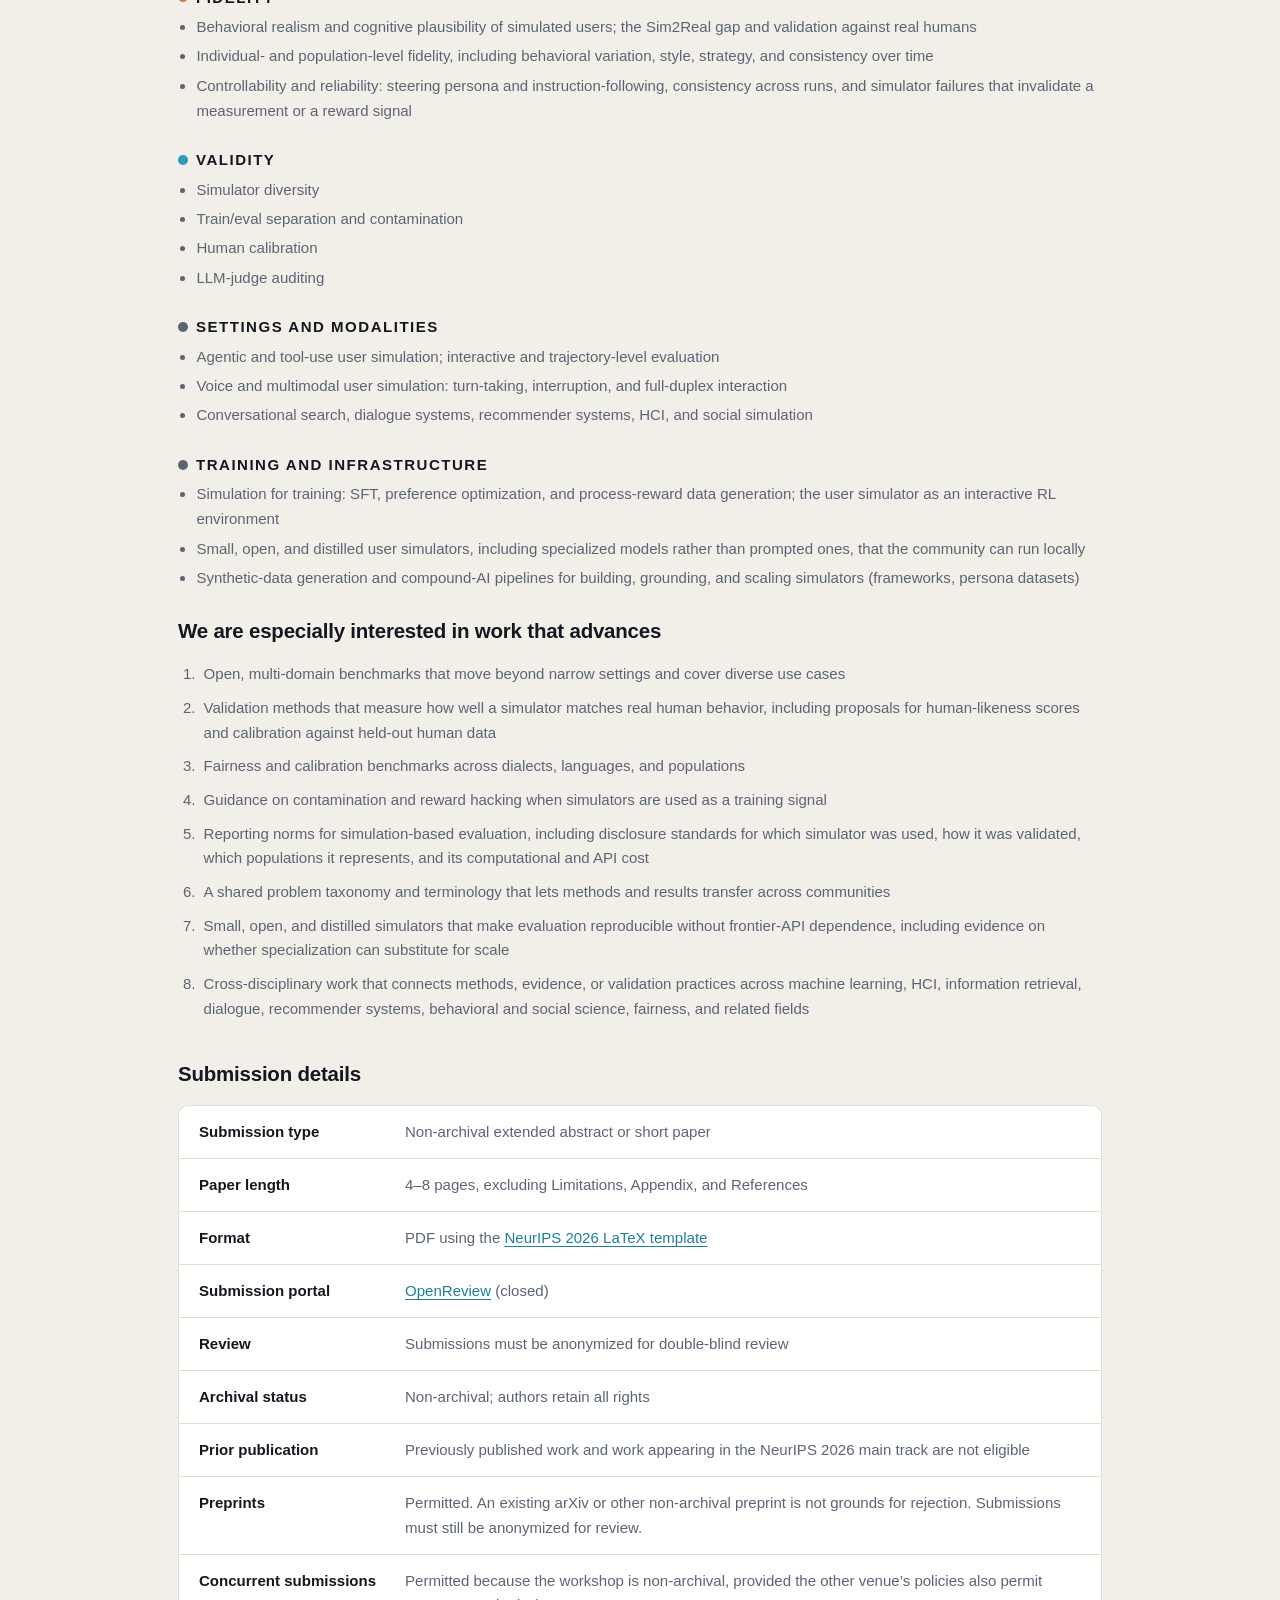
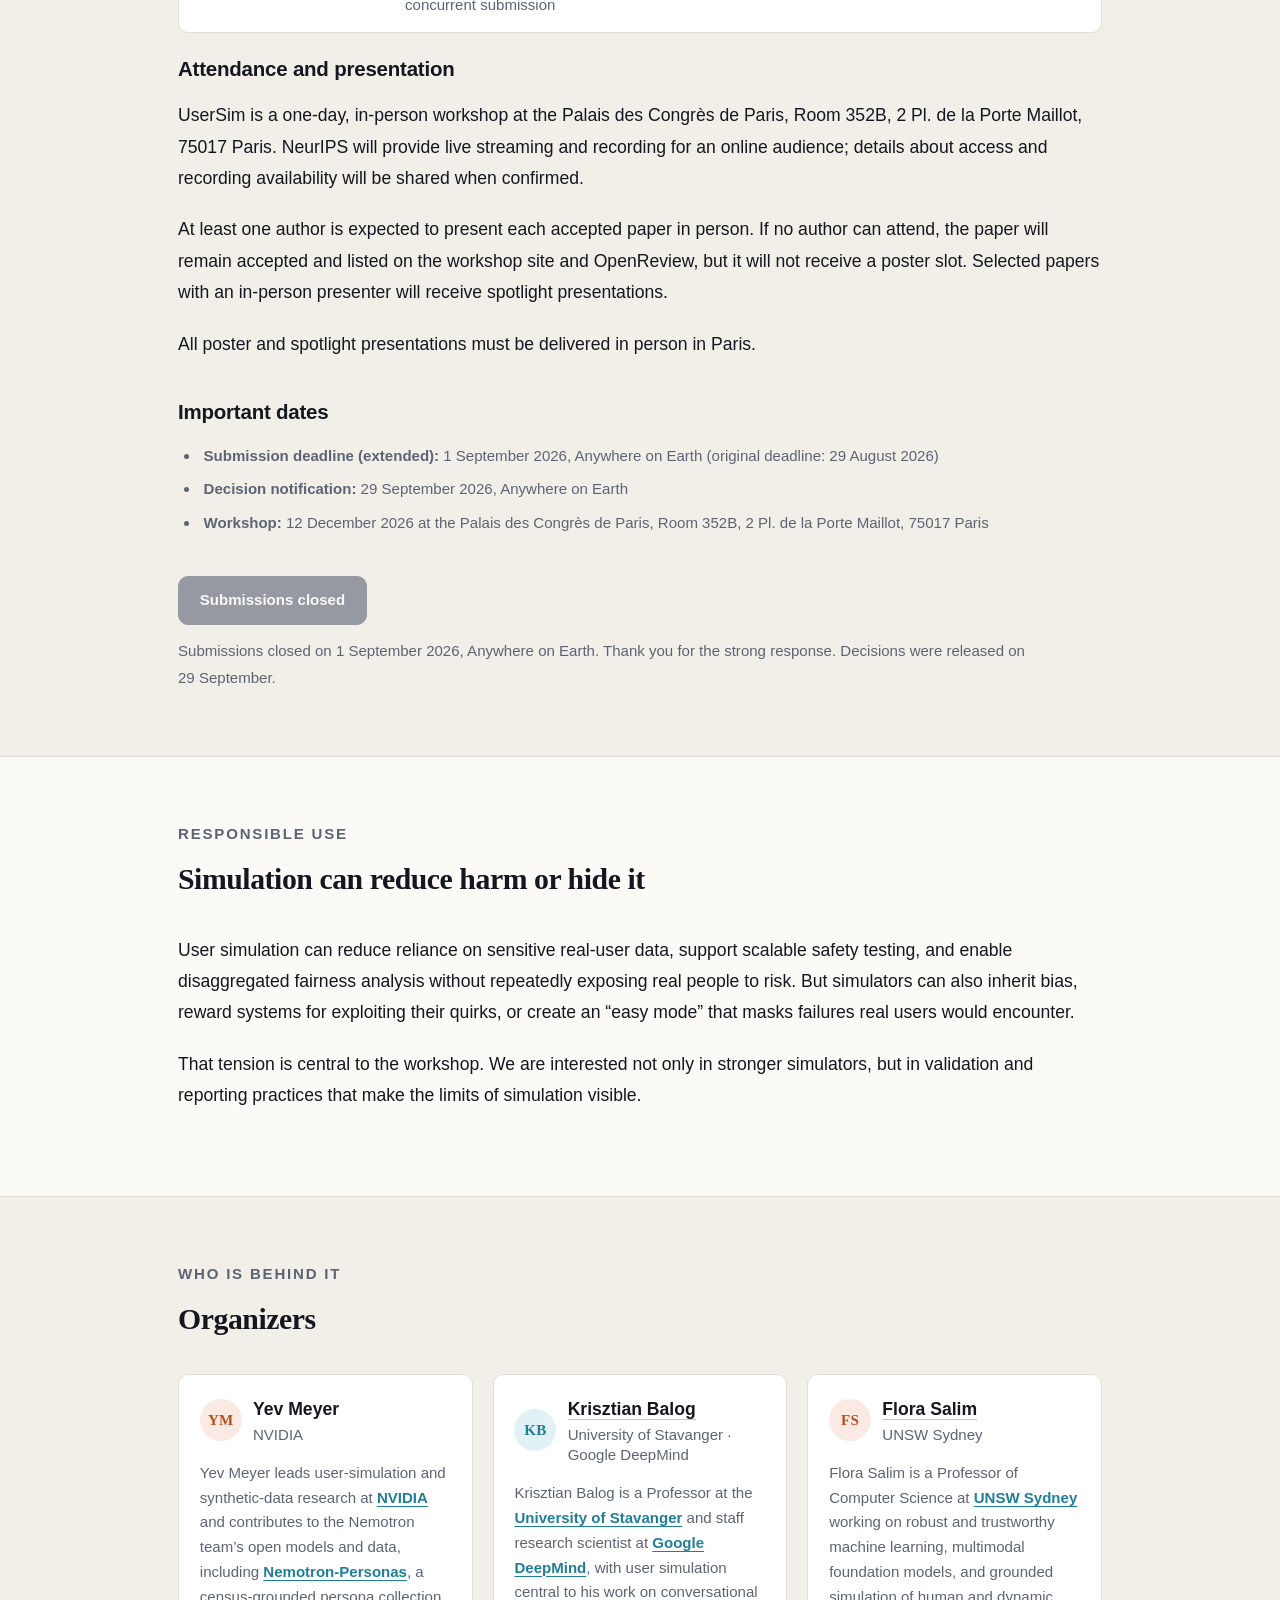
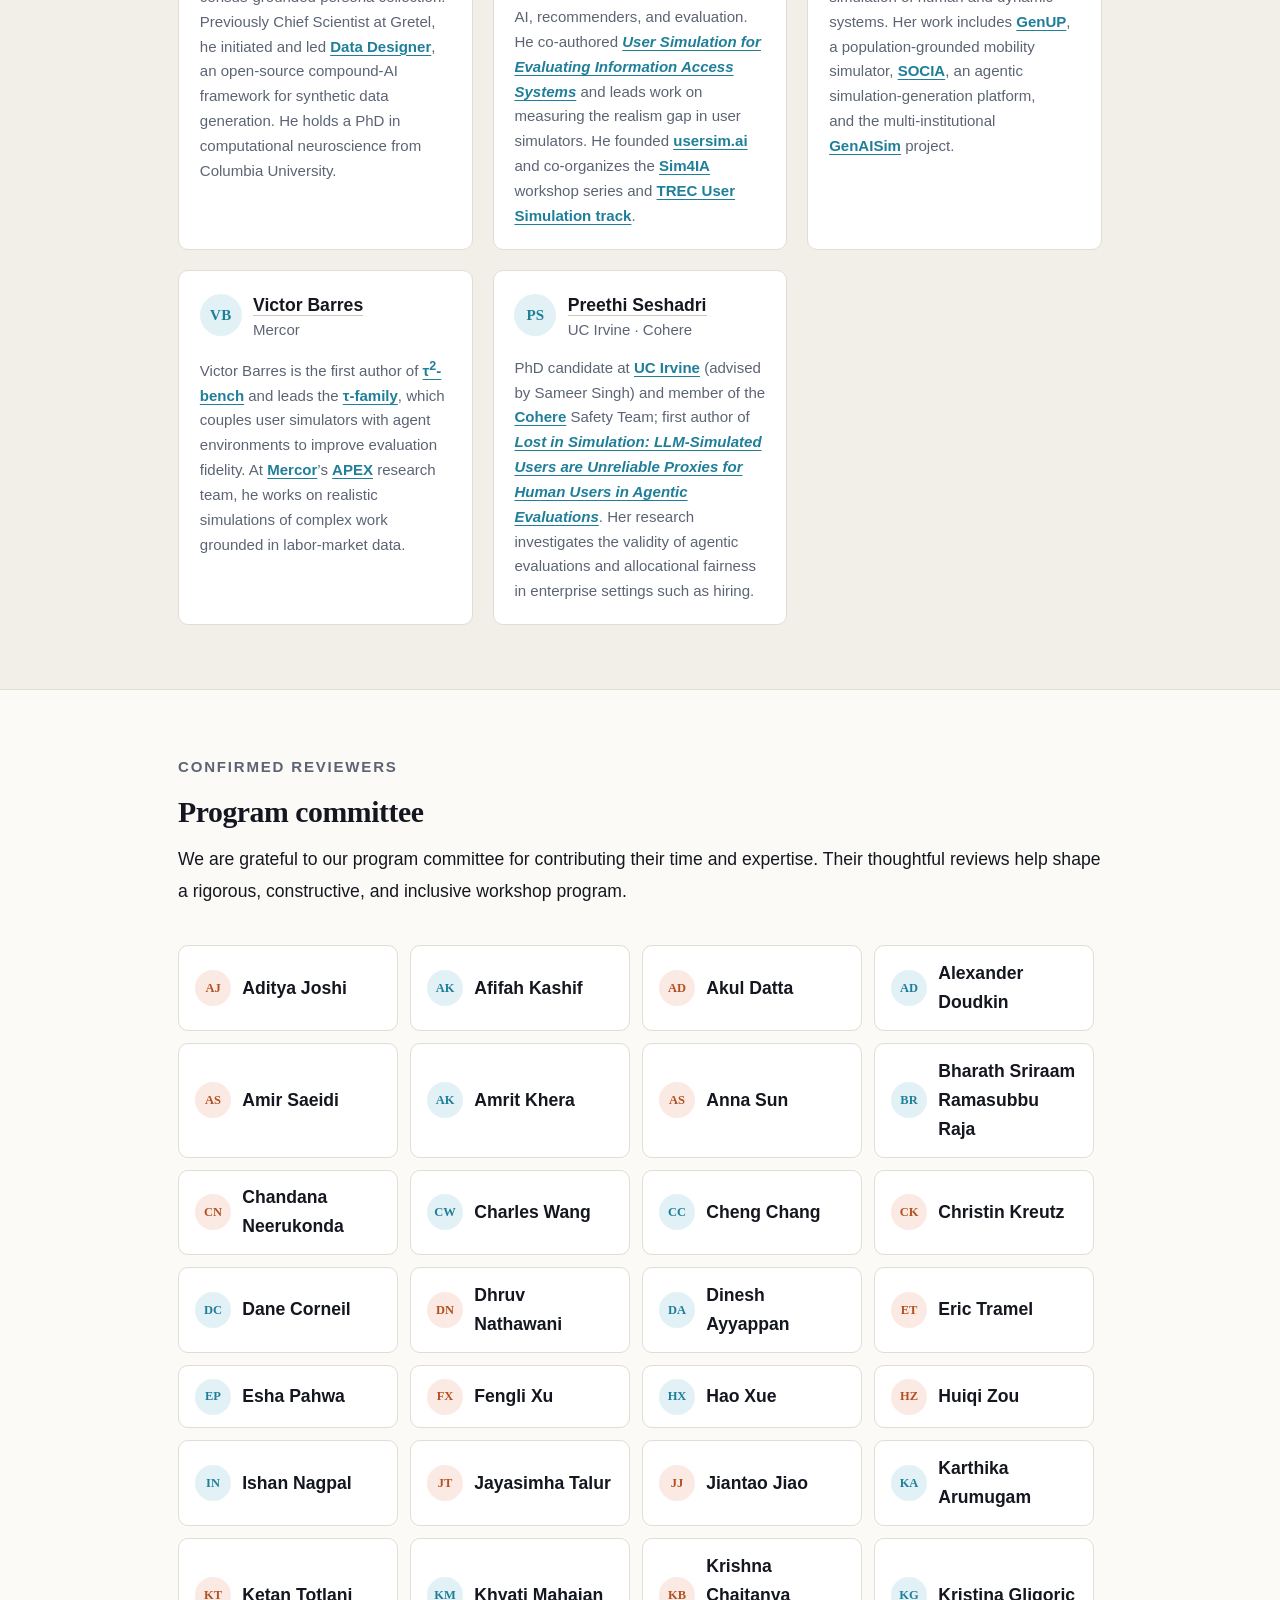
==== commit c354d0f7: "update schedule" ====
--- a/index.html
+++ b/index.html
@@ -93,10 +93,9 @@
       </div>
       <div class="date-card">
         <dt>Workshop</dt>
-        <dd>12 December 2026<span class="tz">Palais des Congr&egrave;s de Paris<br>Room to be confirmed &middot; 2 Pl. de la Porte Maillot, 75017 Paris</span></dd>
+        <dd>12 December 2026<span class="tz">Palais des Congr&egrave;s de Paris &middot; Room 352B<br>2 Pl. de la Porte Maillot, 75017 Paris</span></dd>
       </div>
     </dl>
-    <p class="venue-note"><strong>Venue change:</strong> UserSim has moved from Sorbonne University (Jussieu) to the Palais des Congr&egrave;s de Paris, the main NeurIPS venue. We will post the room once NeurIPS confirms it.</p>
   </div>
 </section>
 
@@ -231,31 +230,34 @@
       <p class="eyebrow">On the day</p>
       <h2>Tentative schedule</h2>
     </div>
-    <p class="prose reveal"><strong>Location:</strong> Palais des Congr&egrave;s de Paris, 2 Pl. de la Porte Maillot, 75017 Paris (room to be confirmed). All times are Central European Time and may change while NeurIPS finalizes the revised workshop schedule.</p>
+    <p class="prose reveal"><strong>Location:</strong> Palais des Congr&egrave;s de Paris, Room 352B, 2 Pl. de la Porte Maillot, 75017 Paris. All times are Central European Time and remain subject to minor adjustment.</p>
     <dl class="spec reveal">
-      <div><dt>08:00&ndash;08:15</dt><dd>Welcome and workshop framing</dd></div>
-      <div><dt>08:15&ndash;09:00</dt><dd>Keynote by Dirk Hovy</dd></div>
-      <div><dt>09:00&ndash;09:30</dt><dd>Joint invited talk by Alexis Ross and Manya Bansal, humans&amp;</dd></div>
-      <div><dt>09:30&ndash;10:00</dt><dd>Invited talk by Craig Boutilier</dd></div>
-      <div><dt>10:00&ndash;10:20</dt><dd>Coffee break</dd></div>
-      <div><dt>10:20&ndash;11:00</dt><dd>Contributed spotlights I</dd></div>
-      <div><dt>11:00&ndash;11:45</dt><dd>Poster session I</dd></div>
-      <div><dt>11:45&ndash;13:00</dt><dd>Lunch and poster session II</dd></div>
-      <div><dt>13:00&ndash;13:30</dt><dd>Invited talk by Seraphina Goldfarb-Tarrant</dd></div>
-      <div><dt>13:30&ndash;14:00</dt><dd>Invited talk by Hyunwoo Kim</dd></div>
-      <div><dt>14:00&ndash;14:40</dt><dd>Contributed spotlights II</dd></div>
-      <div><dt>14:40&ndash;15:00</dt><dd>Coffee break</dd></div>
-      <div><dt>15:00&ndash;15:50</dt><dd>Cross-community panel: What Must User Simulation Capture?</dd></div>
-      <div><dt>15:50&ndash;16:50</dt><dd>Cross-community breakout and working session</dd></div>
-      <div><dt>16:50&ndash;17:00</dt><dd>Report-back and closing</dd></div>
+      <div><dt>08:30&ndash;08:45</dt><dd>Welcome and workshop framing</dd></div>
+      <div><dt>08:45&ndash;09:30</dt><dd>Keynote by Dirk Hovy</dd></div>
+      <div><dt>09:30&ndash;10:00</dt><dd>Joint invited talk by Alexis Ross and Manya Bansal, humans&amp;</dd></div>
+      <div><dt>10:00&ndash;10:30</dt><dd>Invited talk by Craig Boutilier</dd></div>
+      <div><dt>10:30&ndash;11:10</dt><dd>Contributed spotlights I</dd></div>
+      <div><dt>11:10&ndash;11:30</dt><dd>Discussion and transition</dd></div>
+      <div><dt>11:30&ndash;13:00</dt><dd>Poster session and coffee; coffee service from 11:30 to 12:30</dd></div>
+      <div><dt>13:00&ndash;14:15</dt><dd>Lunch break</dd></div>
+      <div><dt>14:15&ndash;14:45</dt><dd>Invited talk by Hyunwoo Kim</dd></div>
+      <div><dt>14:45&ndash;15:15</dt><dd>Invited talk by Seraphina Goldfarb-Tarrant</dd></div>
+      <div><dt>15:15&ndash;15:45</dt><dd>Contributed spotlights II</dd></div>
+      <div><dt>15:45&ndash;16:30</dt><dd>Cross-community panel: What Must User Simulation Capture?</dd></div>
+      <div><dt>16:30&ndash;17:00</dt><dd>Coffee break</dd></div>
+      <div><dt>17:00&ndash;17:45</dt><dd>Cross-community breakout and working session</dd></div>
+      <div><dt>17:45&ndash;18:05</dt><dd>Report-backs and discussion</dd></div>
+      <div><dt>18:05&ndash;18:15</dt><dd>Closing remarks</dd></div>
     </dl>
+
+    <p class="draft-note reveal"><strong>Venue update:</strong> The NeurIPS Paris chairs moved the workshops from Sorbonne University (Jussieu) to the Palais des Congr&egrave;s because ongoing student protests have blocked access to Jussieu for several weeks. The new location places the workshops in the same venue as the main conference and removes the need to travel between conference sites.</p>
 
     <h3 class="topics-head">Poster requirements</h3>
     <ul class="detail-list reveal">
       <li><strong>Format:</strong> A1 portrait, or up to 90 cm high by 61 cm wide (35.43 inches high by 24.02 inches wide).</li>
       <li><strong>Display:</strong> Using the designated poster boards is mandatory. Hanging posters on venue walls is strictly forbidden.</li>
       <li><strong>Mounting:</strong> Poster clips will be provided at the venue.</li>
-      <li><strong>Removal:</strong> Posters must be removed at the end of each morning and afternoon poster session because the poster rooms are shared across workshops. Any posters left behind will be discarded.</li>
+      <li><strong>Removal:</strong> Posters must be removed at the end of the poster session because the poster rooms are shared across workshops. Any posters left behind will be discarded.</li>
       <li><strong>Printing:</strong> Authors may use the NeurIPS poster-printing service.</li>
     </ul>
   </div>
@@ -482,7 +484,7 @@
 
     <h3 class="topics-head">Attendance and presentation</h3>
     <div class="cfp-attendance prose reveal">
-      <p>UserSim is a one-day, in-person workshop at the Palais des Congr&egrave;s de Paris, 2 Pl. de la Porte Maillot, 75017 Paris. NeurIPS will provide live streaming and recording for an online audience; details about access and recording availability will be shared when confirmed.</p>
+      <p>UserSim is a one-day, in-person workshop at the Palais des Congr&egrave;s de Paris, Room 352B, 2 Pl. de la Porte Maillot, 75017 Paris. NeurIPS will provide live streaming and recording for an online audience; details about access and recording availability will be shared when confirmed.</p>
       <p>At least one author is expected to present each accepted paper in person. If no author can attend, the paper will remain accepted and listed on the workshop site and OpenReview, but it will not receive a poster slot. Selected papers with an in-person presenter will receive spotlight presentations.</p>
       <p>All poster and spotlight presentations must be delivered in person in Paris.</p>
     </div>
@@ -491,7 +493,7 @@
     <ul class="detail-list reveal">
       <li><strong>Submission deadline (extended):</strong> 1 September 2026, Anywhere on Earth (original deadline: 29 August 2026)</li>
       <li><strong>Decision notification:</strong> 29 September 2026, Anywhere on Earth</li>
-      <li><strong>Workshop:</strong> 12 December 2026 at the Palais des Congr&egrave;s de Paris, 2 Pl. de la Porte Maillot, 75017 Paris</li>
+      <li><strong>Workshop:</strong> 12 December 2026 at the Palais des Congr&egrave;s de Paris, Room 352B, 2 Pl. de la Porte Maillot, 75017 Paris</li>
     </ul>
 
     <div class="btn-row">
@@ -709,7 +711,7 @@
       </details>
       <details>
         <summary>What are the poster requirements?</summary>
-        <p>Posters must use portrait orientation and be A1 size, or no larger than 90 cm high by 61 cm wide (35.43 inches high by 24.02 inches wide). Authors must use the designated poster boards; hanging posters on venue walls is strictly forbidden. Poster clips will be provided, and posters may be printed through the NeurIPS printing service. Posters must be removed at the end of each morning and afternoon poster session because the rooms are shared across workshops; any posters left behind will be discarded.</p>
+        <p>Posters must use portrait orientation and be A1 size, or no larger than 90 cm high by 61 cm wide (35.43 inches high by 24.02 inches wide). Authors must use the designated poster boards; hanging posters on venue walls is strictly forbidden. Poster clips will be provided, and posters may be printed through the NeurIPS printing service. Posters must be removed at the end of the poster session because the rooms are shared across workshops; any posters left behind will be discarded.</p>
       </details>
       <details>
         <summary>Can I follow the workshop online?</summary>
@@ -746,7 +748,7 @@
     <div>
       <p><strong style="color:var(--text-on-ink)">UserSim @ NeurIPS 2026</strong></p>
       <p>Grounded User Simulation for Model Evaluation and Training: Diversity, Fidelity, and Validity</p>
-      <p>Palais des Congr&egrave;s de Paris<br>2 Pl. de la Porte Maillot, 75017 Paris &middot; 12 December 2026</p>
+      <p>Palais des Congr&egrave;s de Paris &middot; Room 352B<br>2 Pl. de la Porte Maillot, 75017 Paris &middot; 12 December 2026</p>
     </div>
     <div>
       <p><a href="mailto:organizers@usersim-workshop.org">organizers@usersim-workshop.org</a></p>
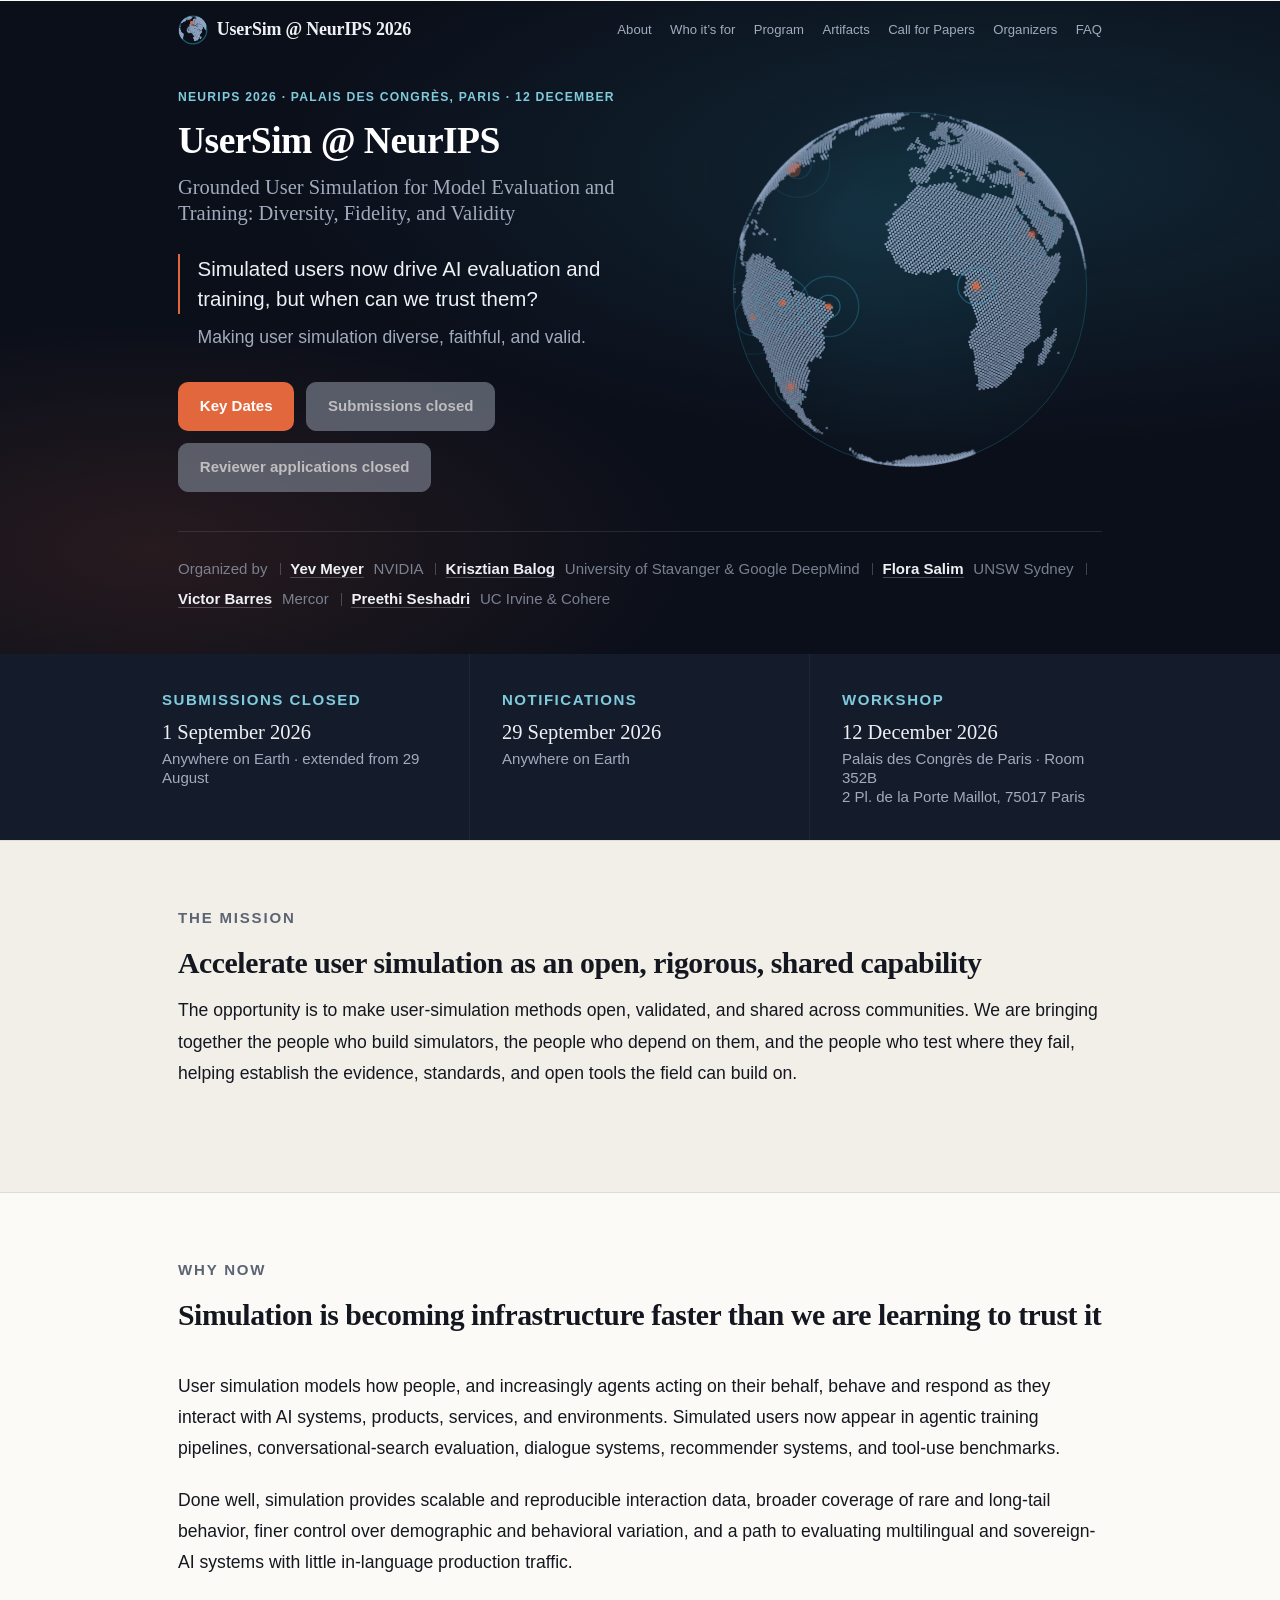
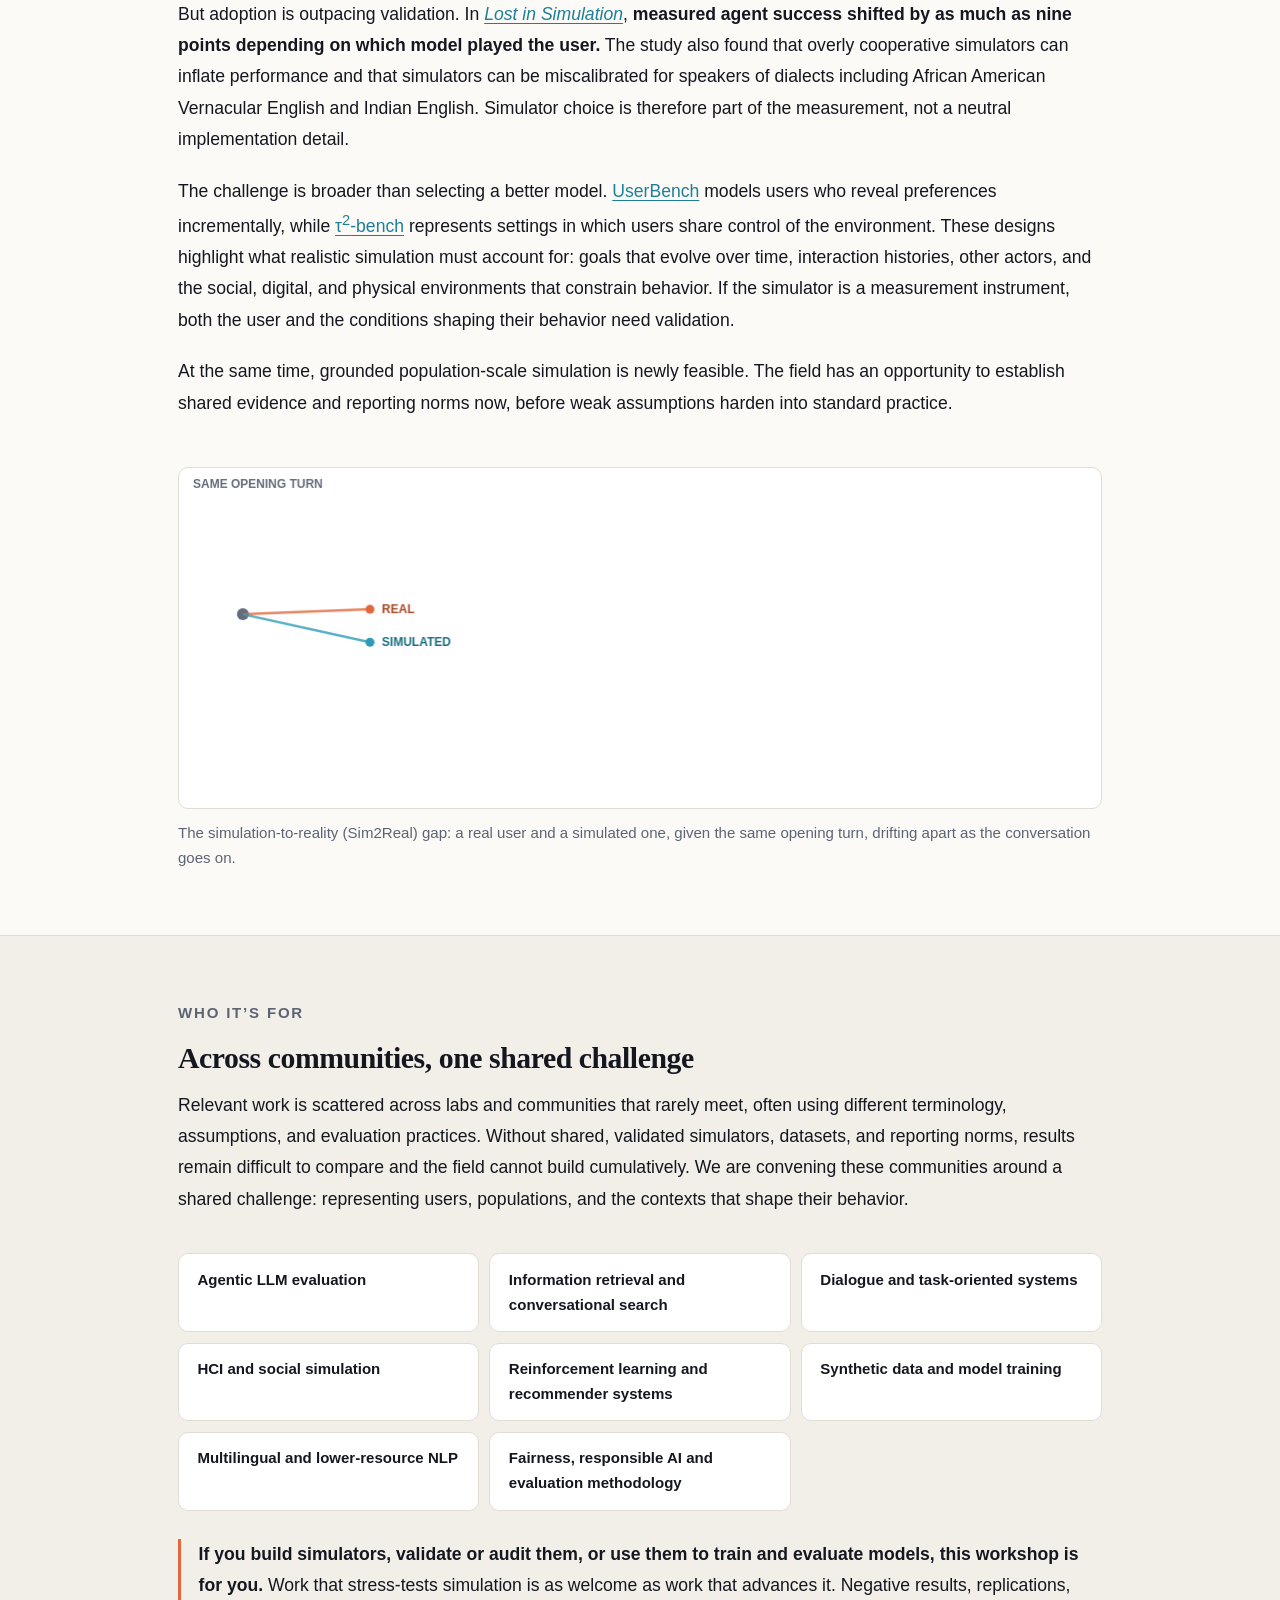
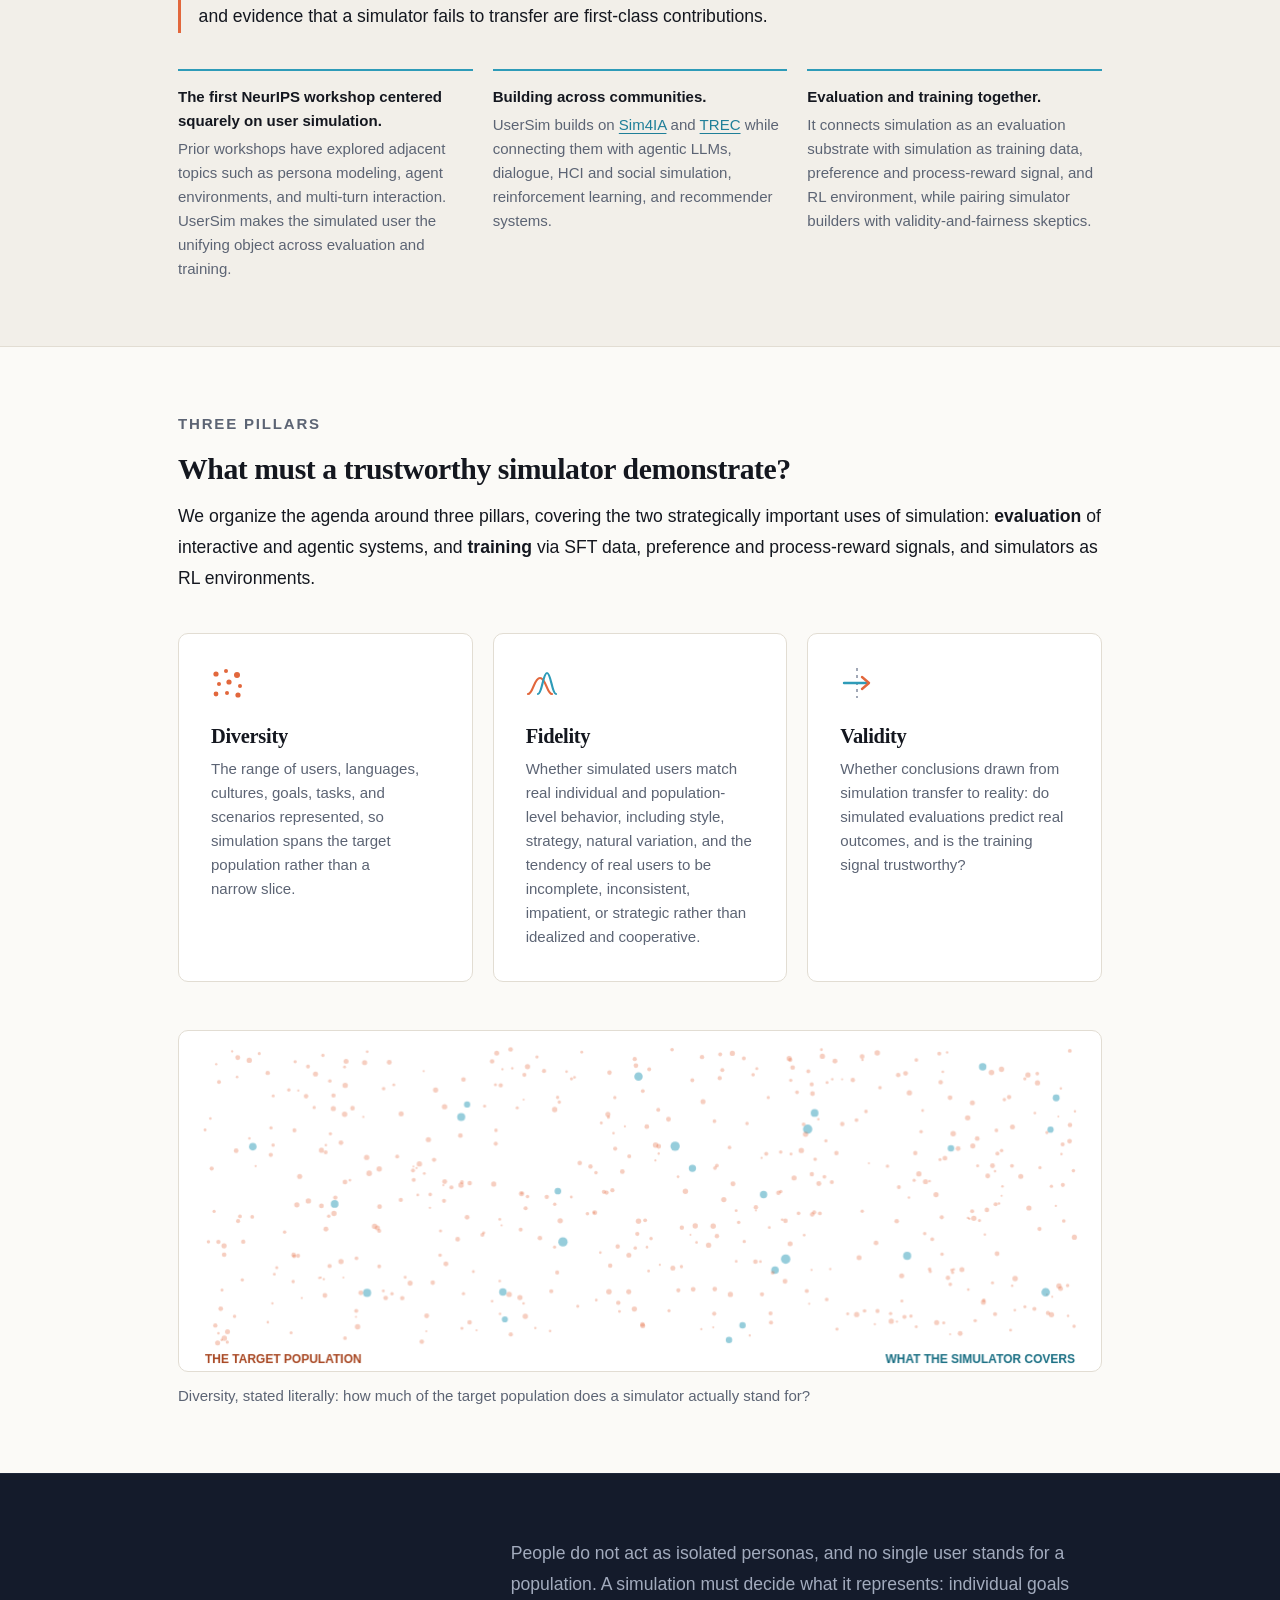
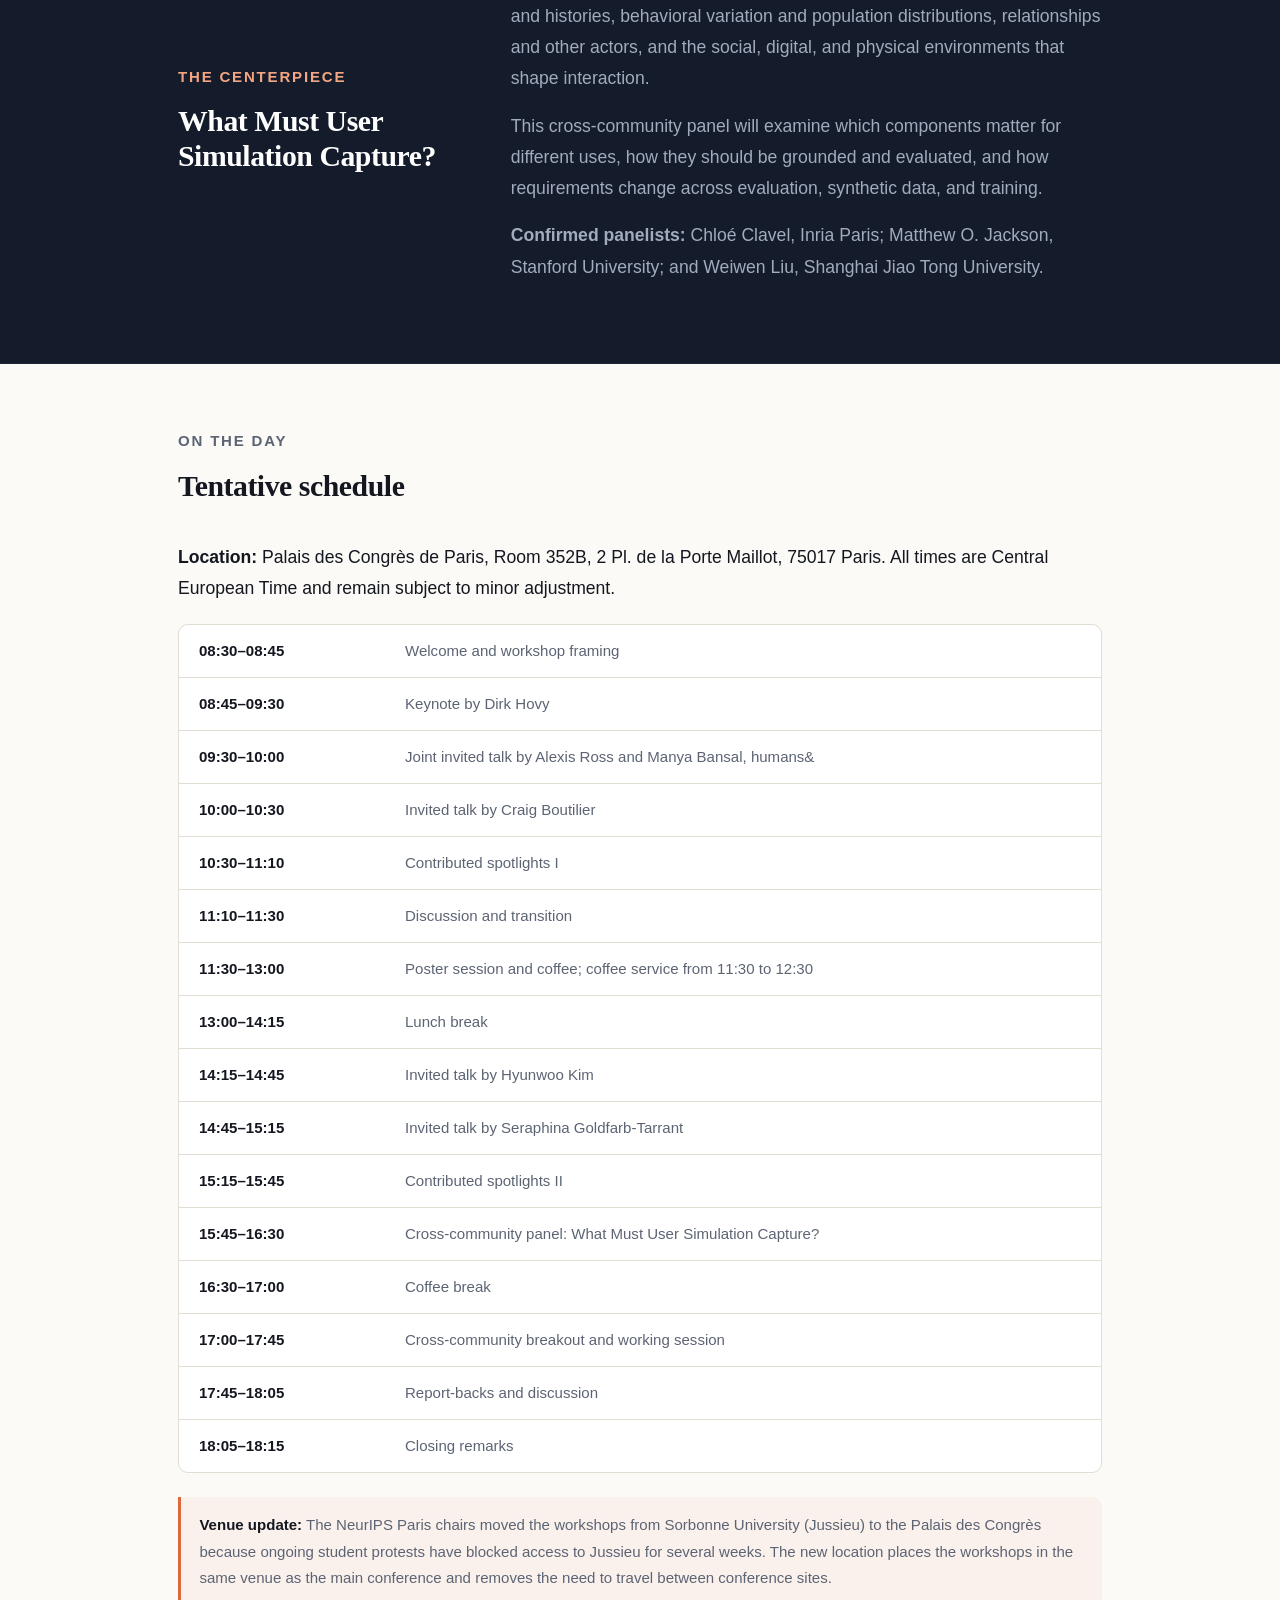
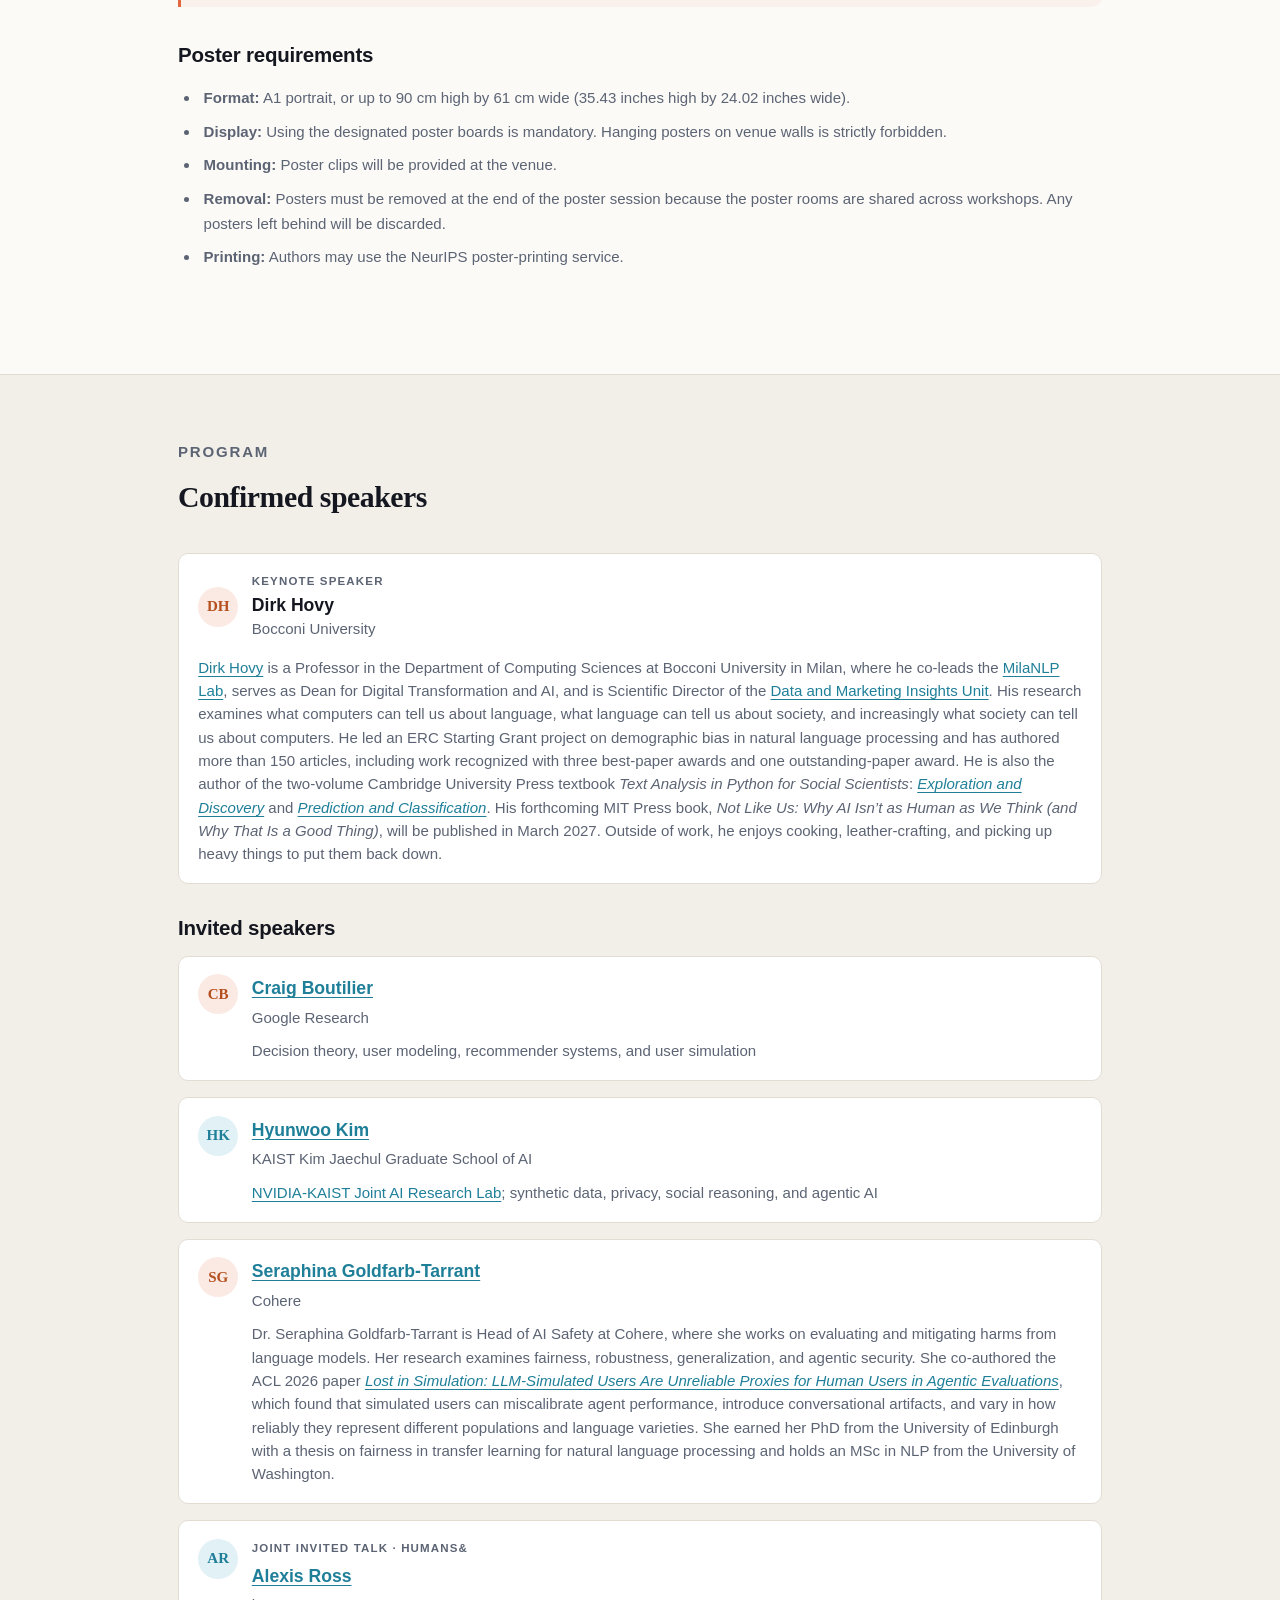
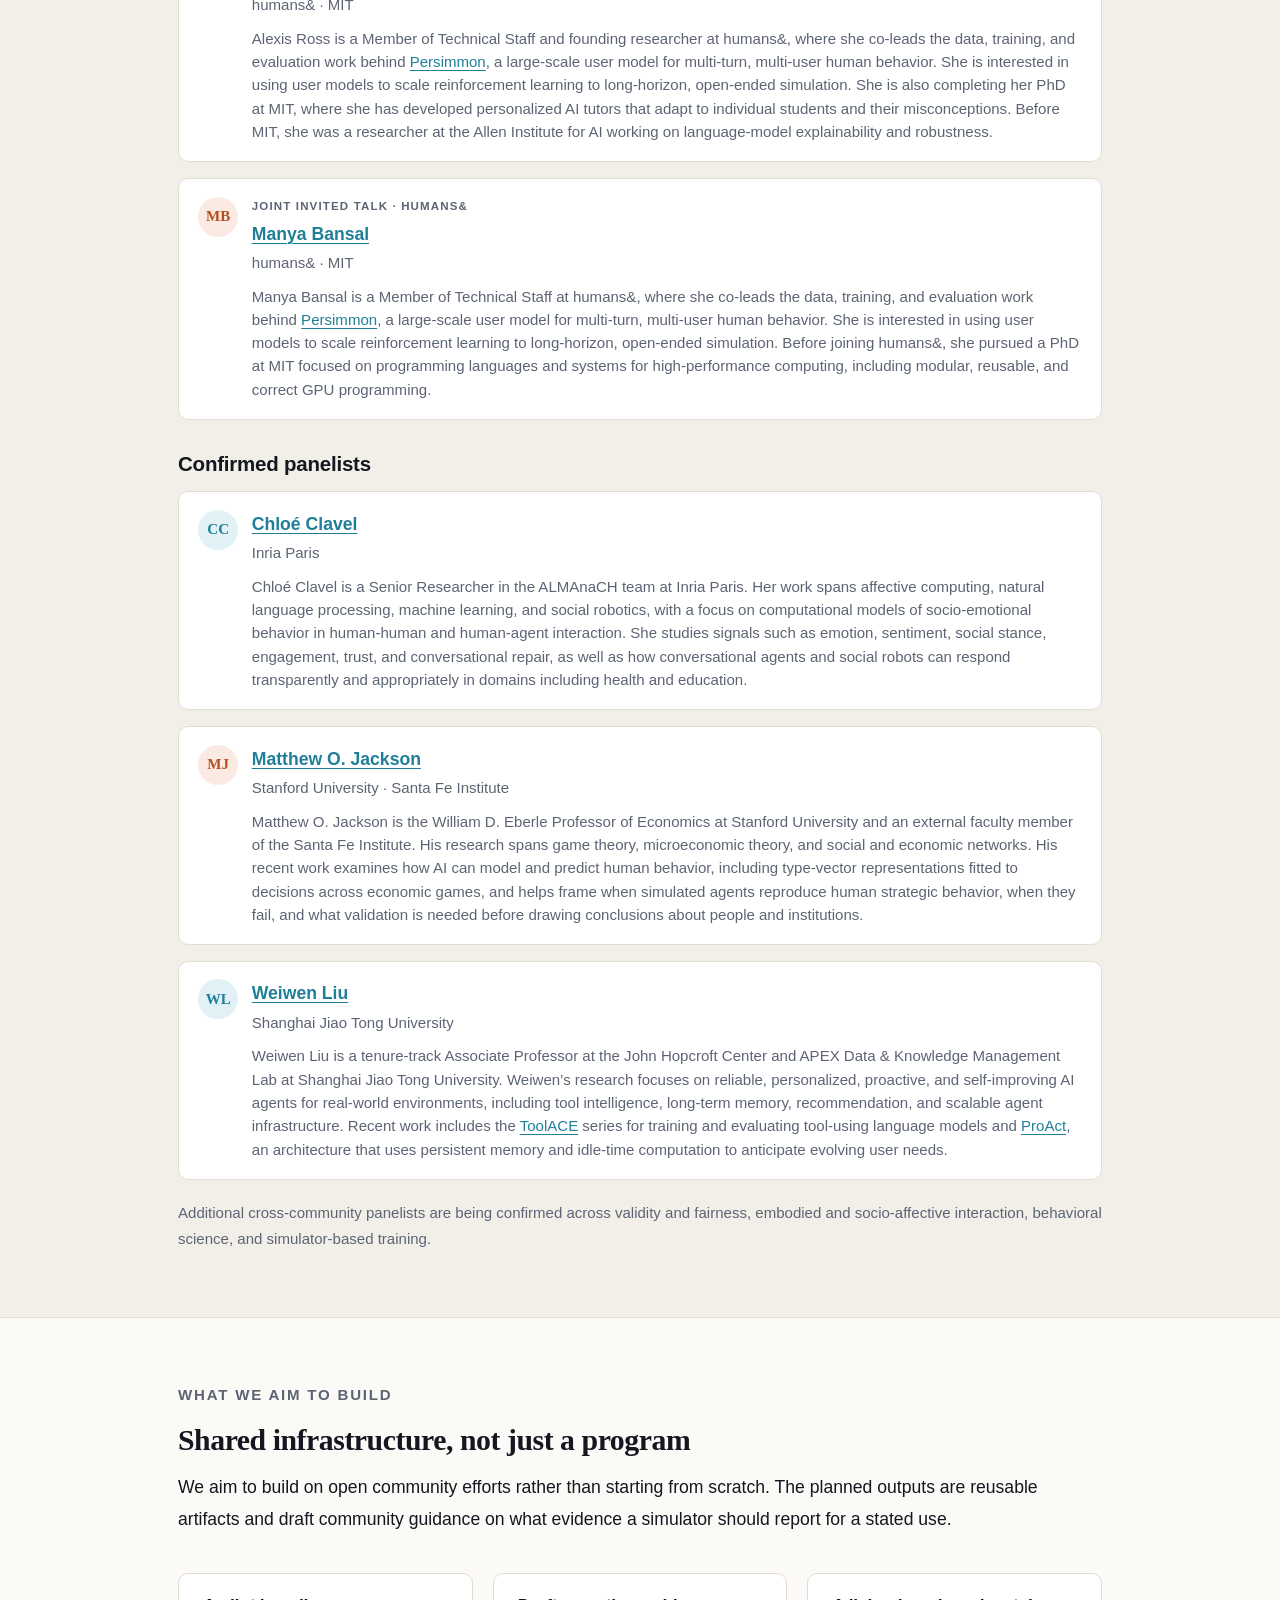
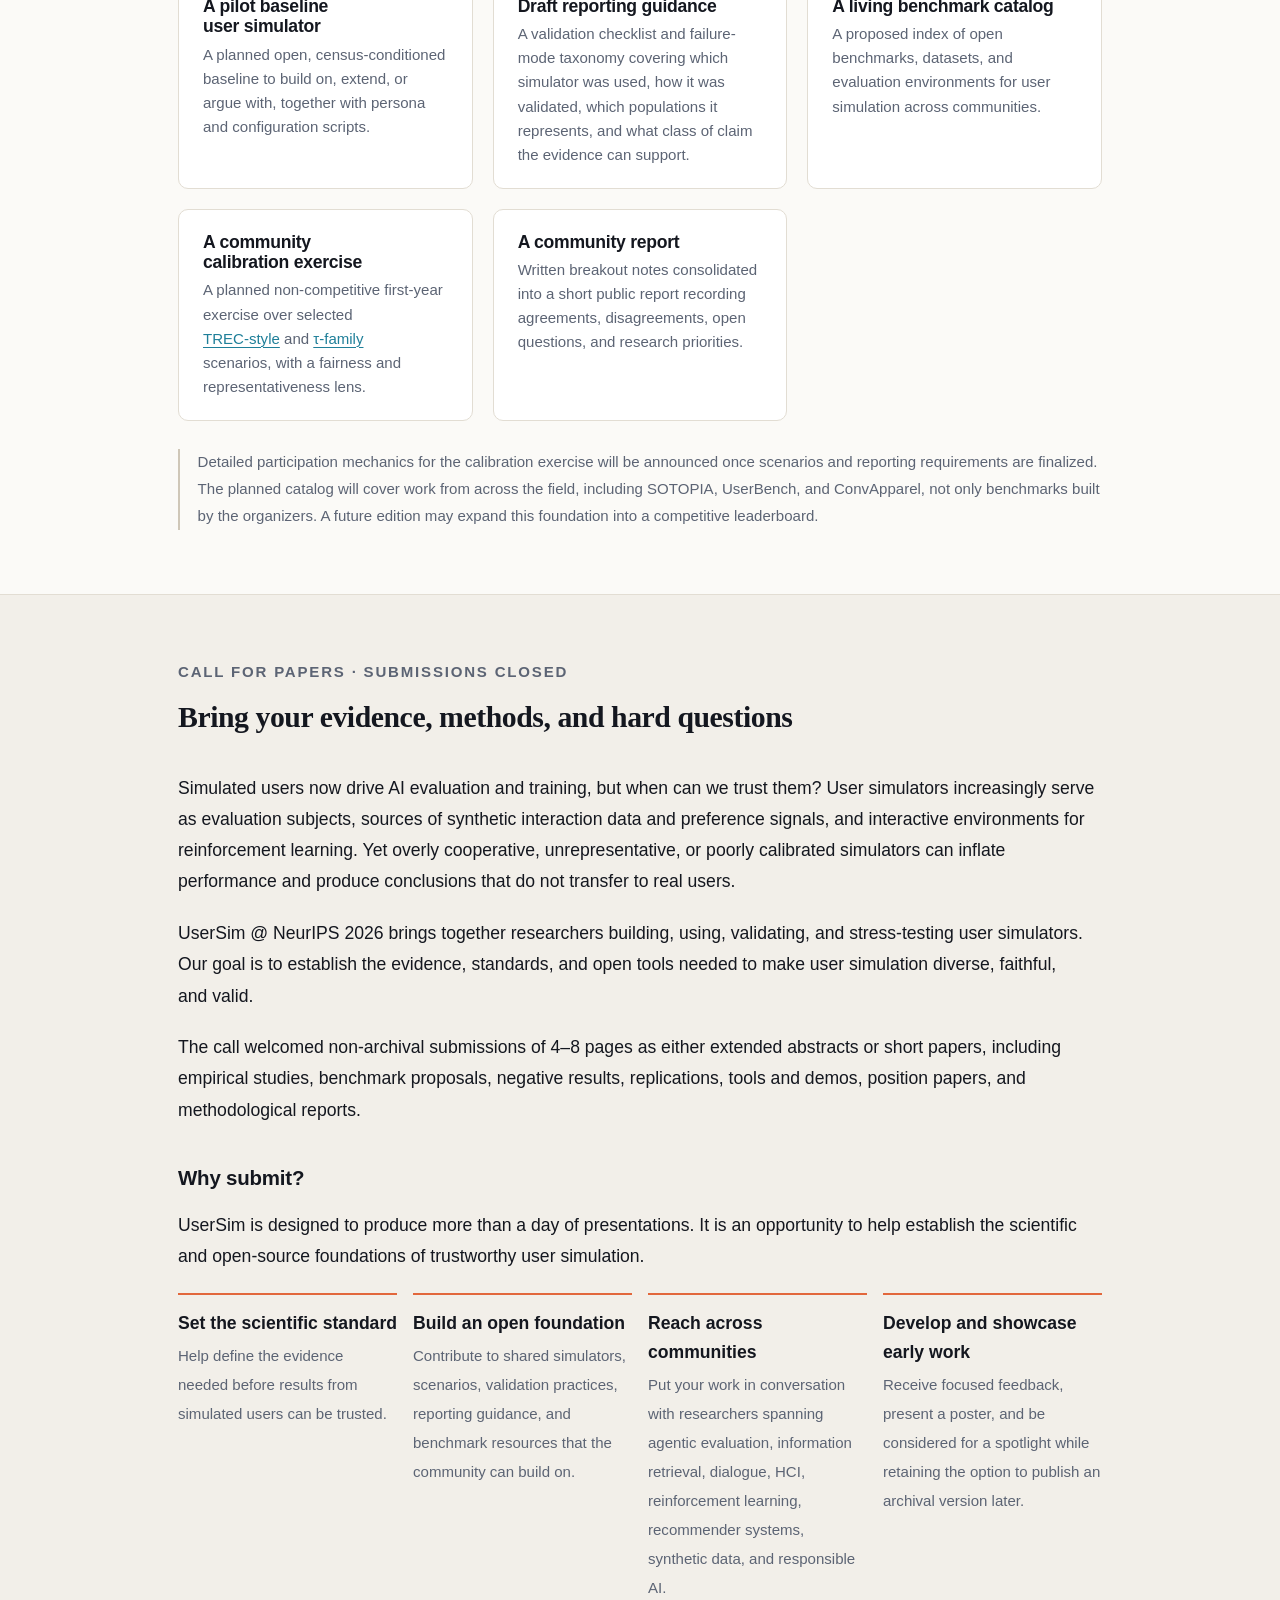
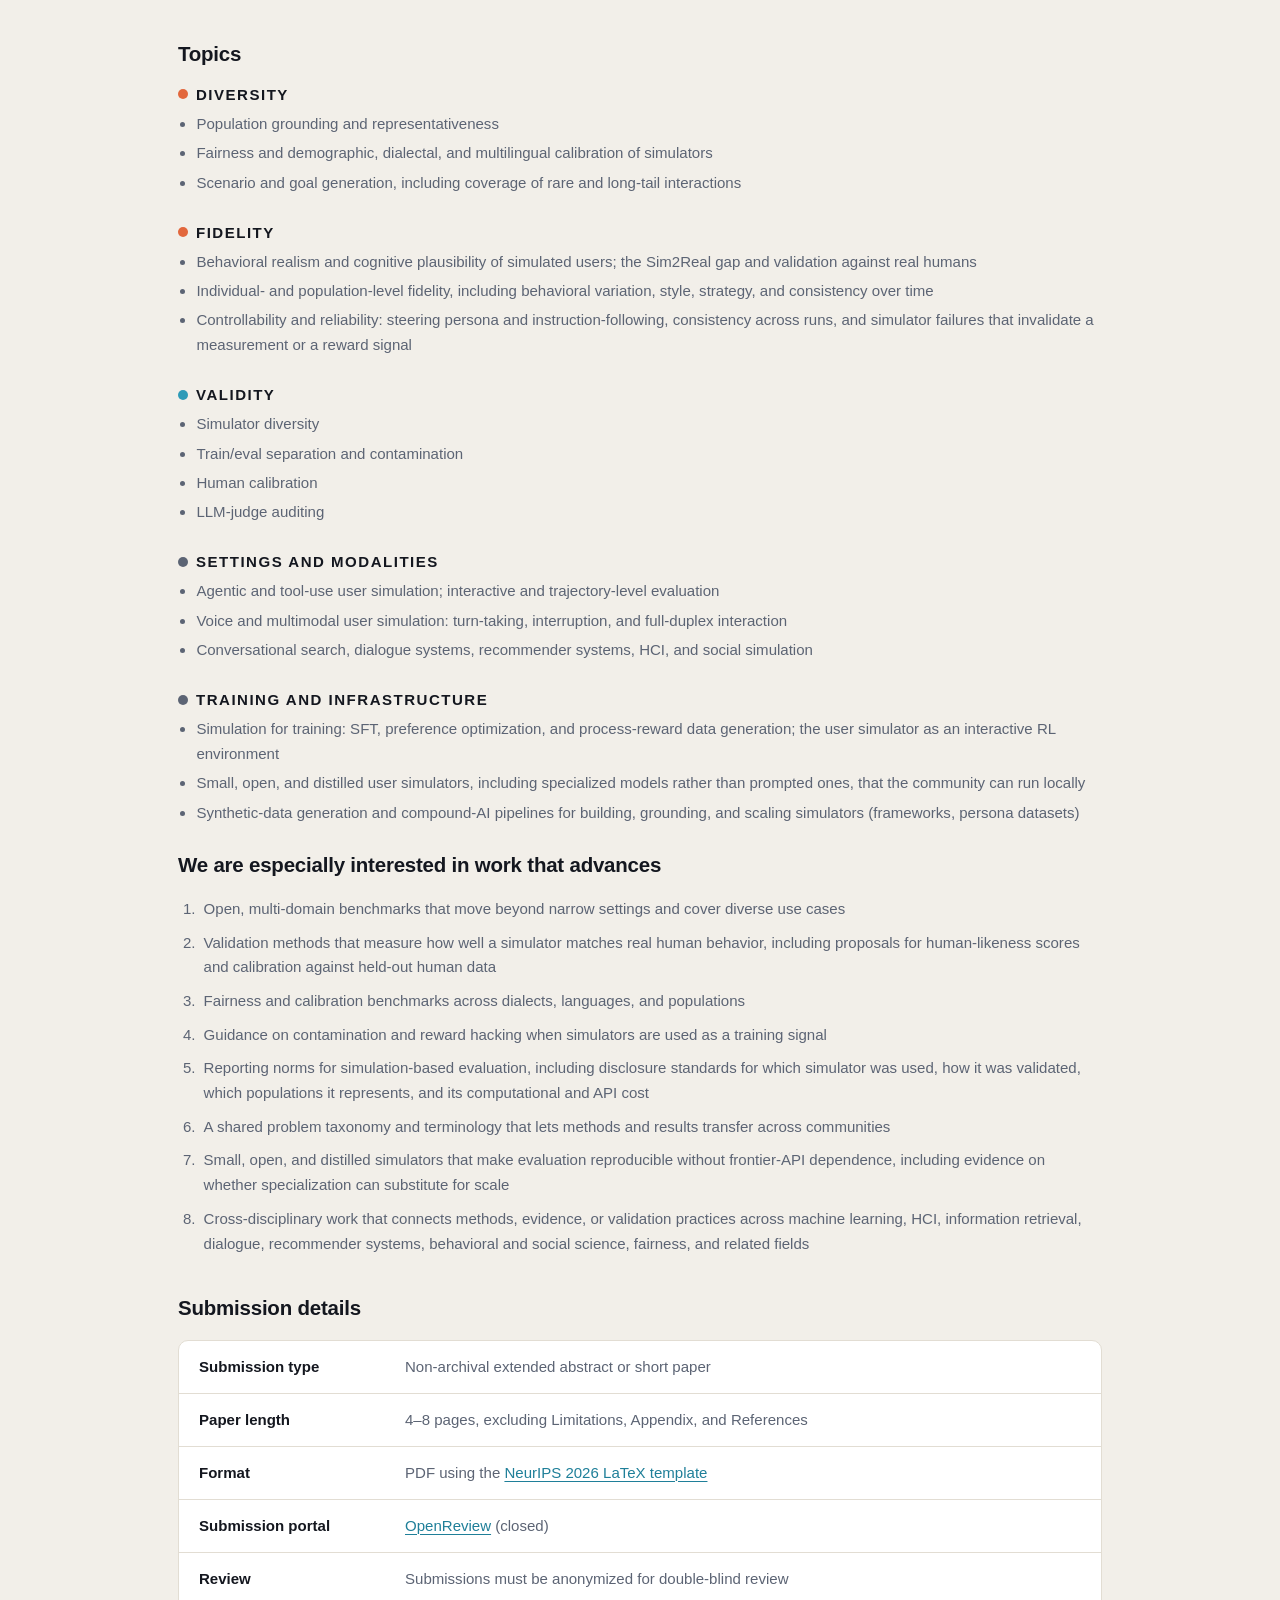
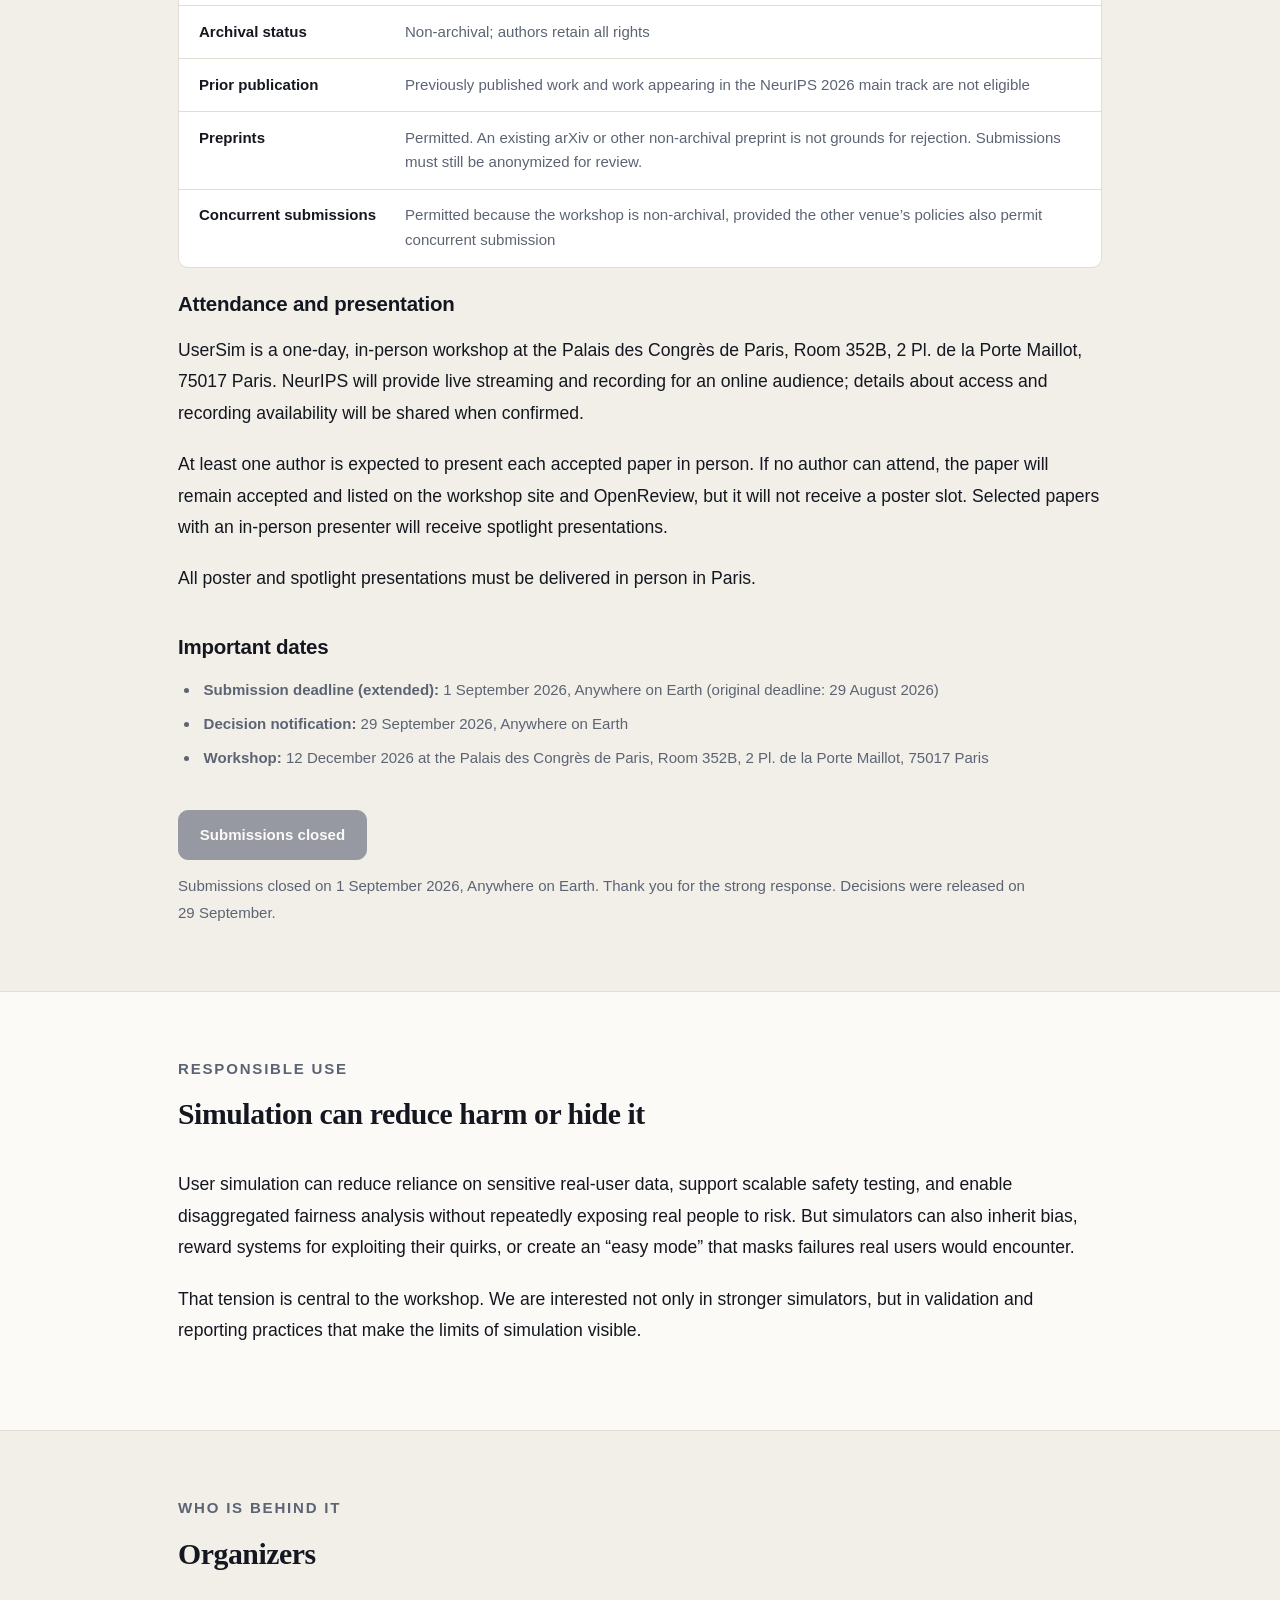
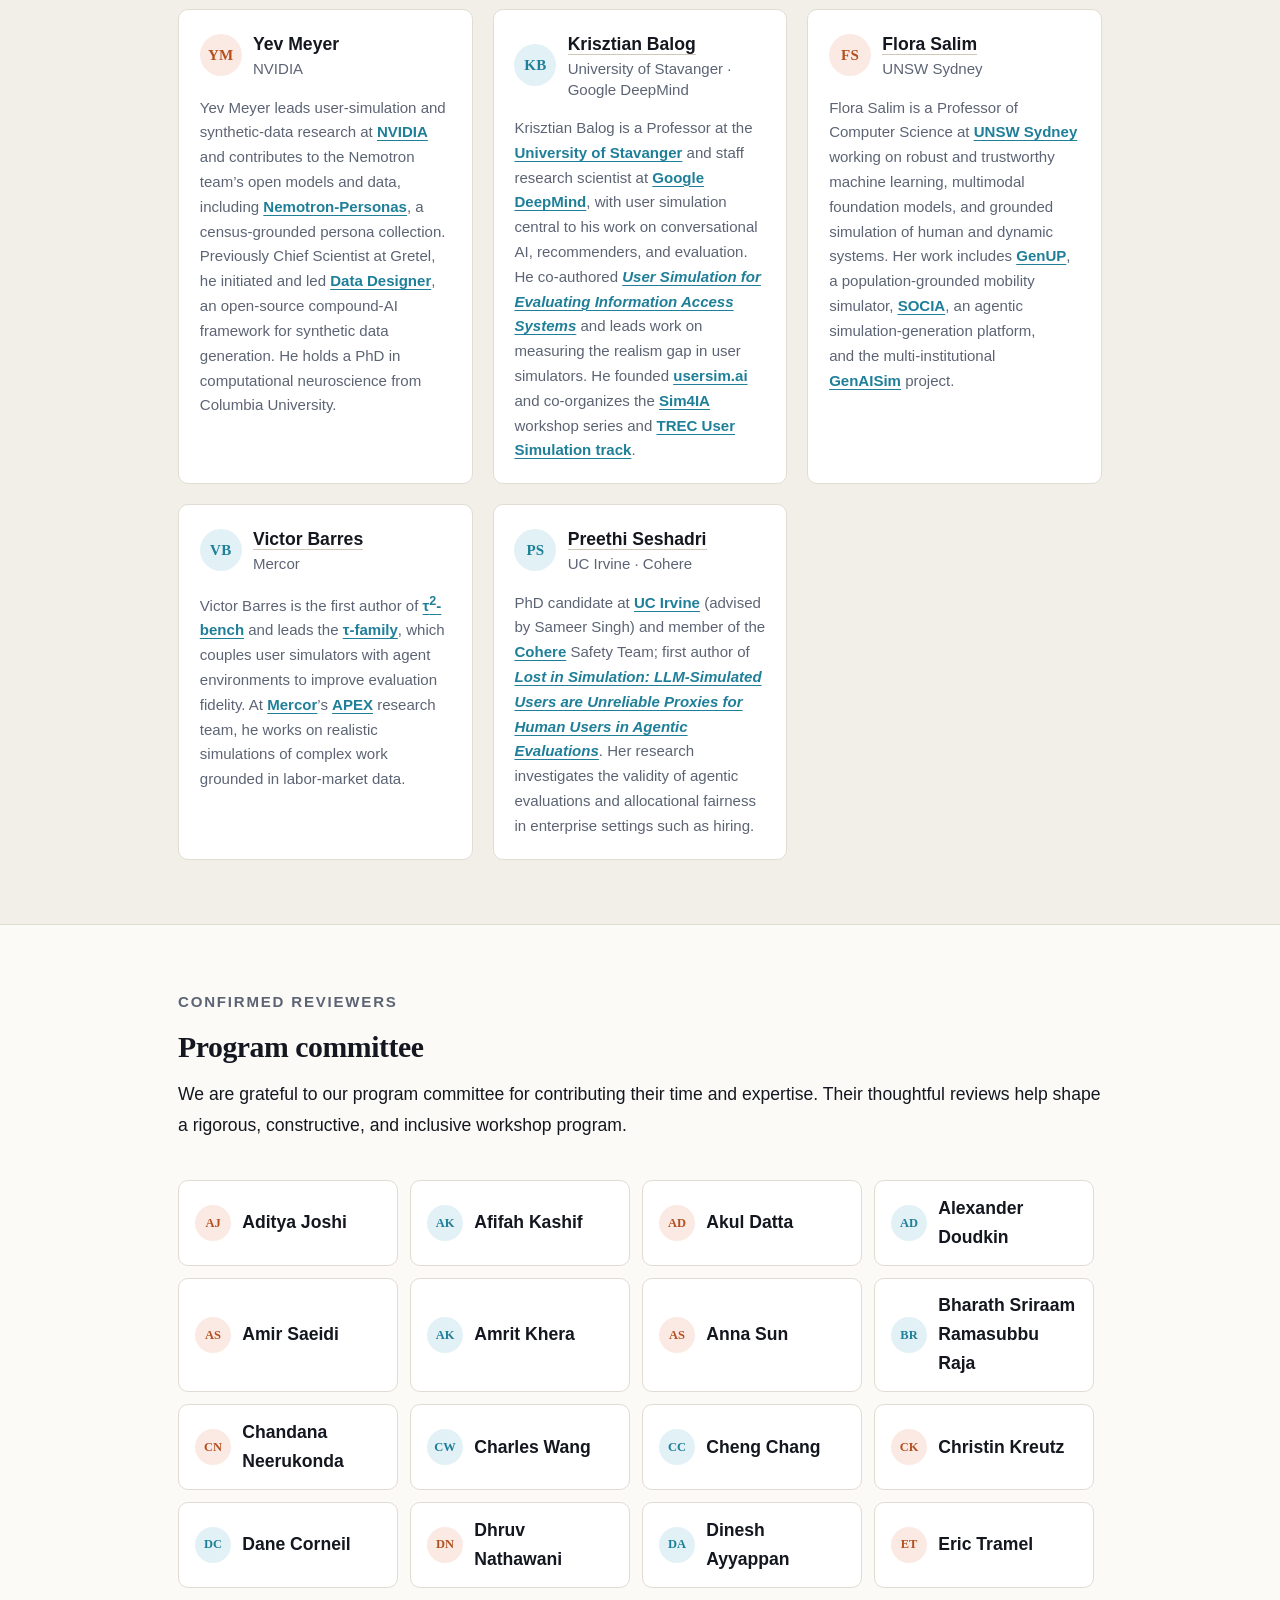
==== commit 674b5f01: "update panel" ====
--- a/index.html
+++ b/index.html
@@ -218,7 +218,7 @@
     <div>
       <p>People do not act as isolated personas, and no single user stands for a population. A simulation must decide what it represents: individual goals and histories, behavioral variation and population distributions, relationships and other actors, and the social, digital, and physical environments that shape interaction.</p>
       <p>This cross-community panel will examine which components matter for different uses, how they should be grounded and evaluated, and how requirements change across evaluation, synthetic data, and training.</p>
-      <p><strong>Confirmed panelists:</strong> Chlo&eacute; Clavel, Inria Paris, and Matthew O. Jackson, Stanford University.</p>
+      <p><strong>Confirmed panelists:</strong> Chlo&eacute; Clavel, Inria Paris; Matthew O. Jackson, Stanford University; and Weiwen Liu, Shanghai Jiao Tong University.</p>
     </div>
   </div>
 </section>
@@ -342,6 +342,14 @@
           <strong><a href="https://web.stanford.edu/~jacksonm/">Matthew O. Jackson</a></strong>
           <span class="speaker-affil">Stanford University &middot; Santa Fe Institute</span>
           <span class="speaker-focus">Matthew O. Jackson is the William D. Eberle Professor of Economics at Stanford University and an external faculty member of the Santa Fe Institute. His research spans game theory, microeconomic theory, and social and economic networks. His recent work examines how AI can model and predict human behavior, including type-vector representations fitted to decisions across economic games, and helps frame when simulated agents reproduce human strategic behavior, when they fail, and what validation is needed before drawing conclusions about people and institutions.</span>
+        </span>
+      </li>
+      <li class="speaker-chip">
+        <span class="speaker-initials avatar-s" aria-hidden="true">WL</span>
+        <span>
+          <strong><a href="https://wwliu555.github.io/">Weiwen Liu</a></strong>
+          <span class="speaker-affil">Shanghai Jiao Tong University</span>
+          <span class="speaker-focus">Weiwen Liu is a tenure-track Associate Professor at the John Hopcroft Center and APEX Data &amp; Knowledge Management Lab at Shanghai Jiao Tong University. Weiwen&rsquo;s research focuses on reliable, personalized, proactive, and self-improving AI agents for real-world environments, including tool intelligence, long-term memory, recommendation, and scalable agent infrastructure. Recent work includes the <a href="https://wwliu555.github.io/publication/toolace-iclr-2025">ToolACE</a> series for training and evaluating tool-using language models and <a href="https://arxiv.org/abs/2605.25971">ProAct</a>, an architecture that uses persistent memory and idle-time computation to anticipate evolving user needs.</span>
         </span>
       </li>
     </ul>
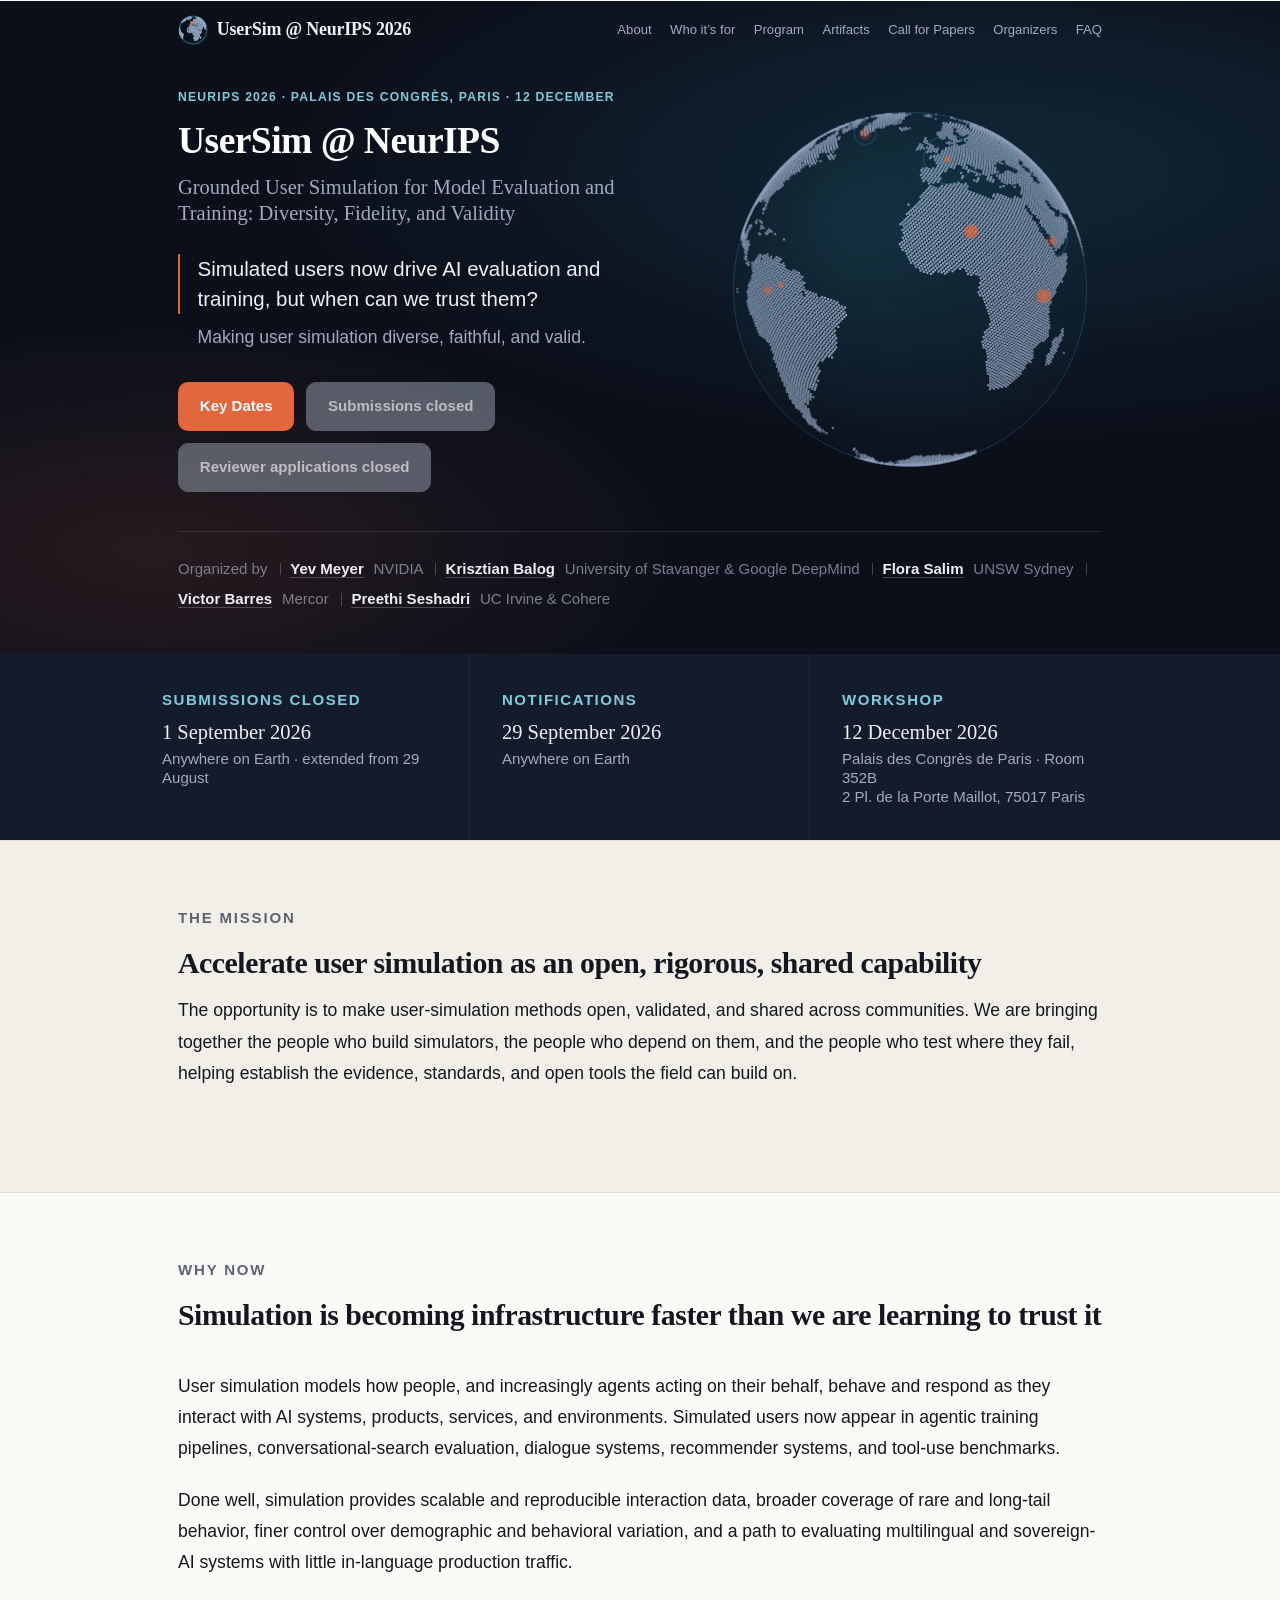
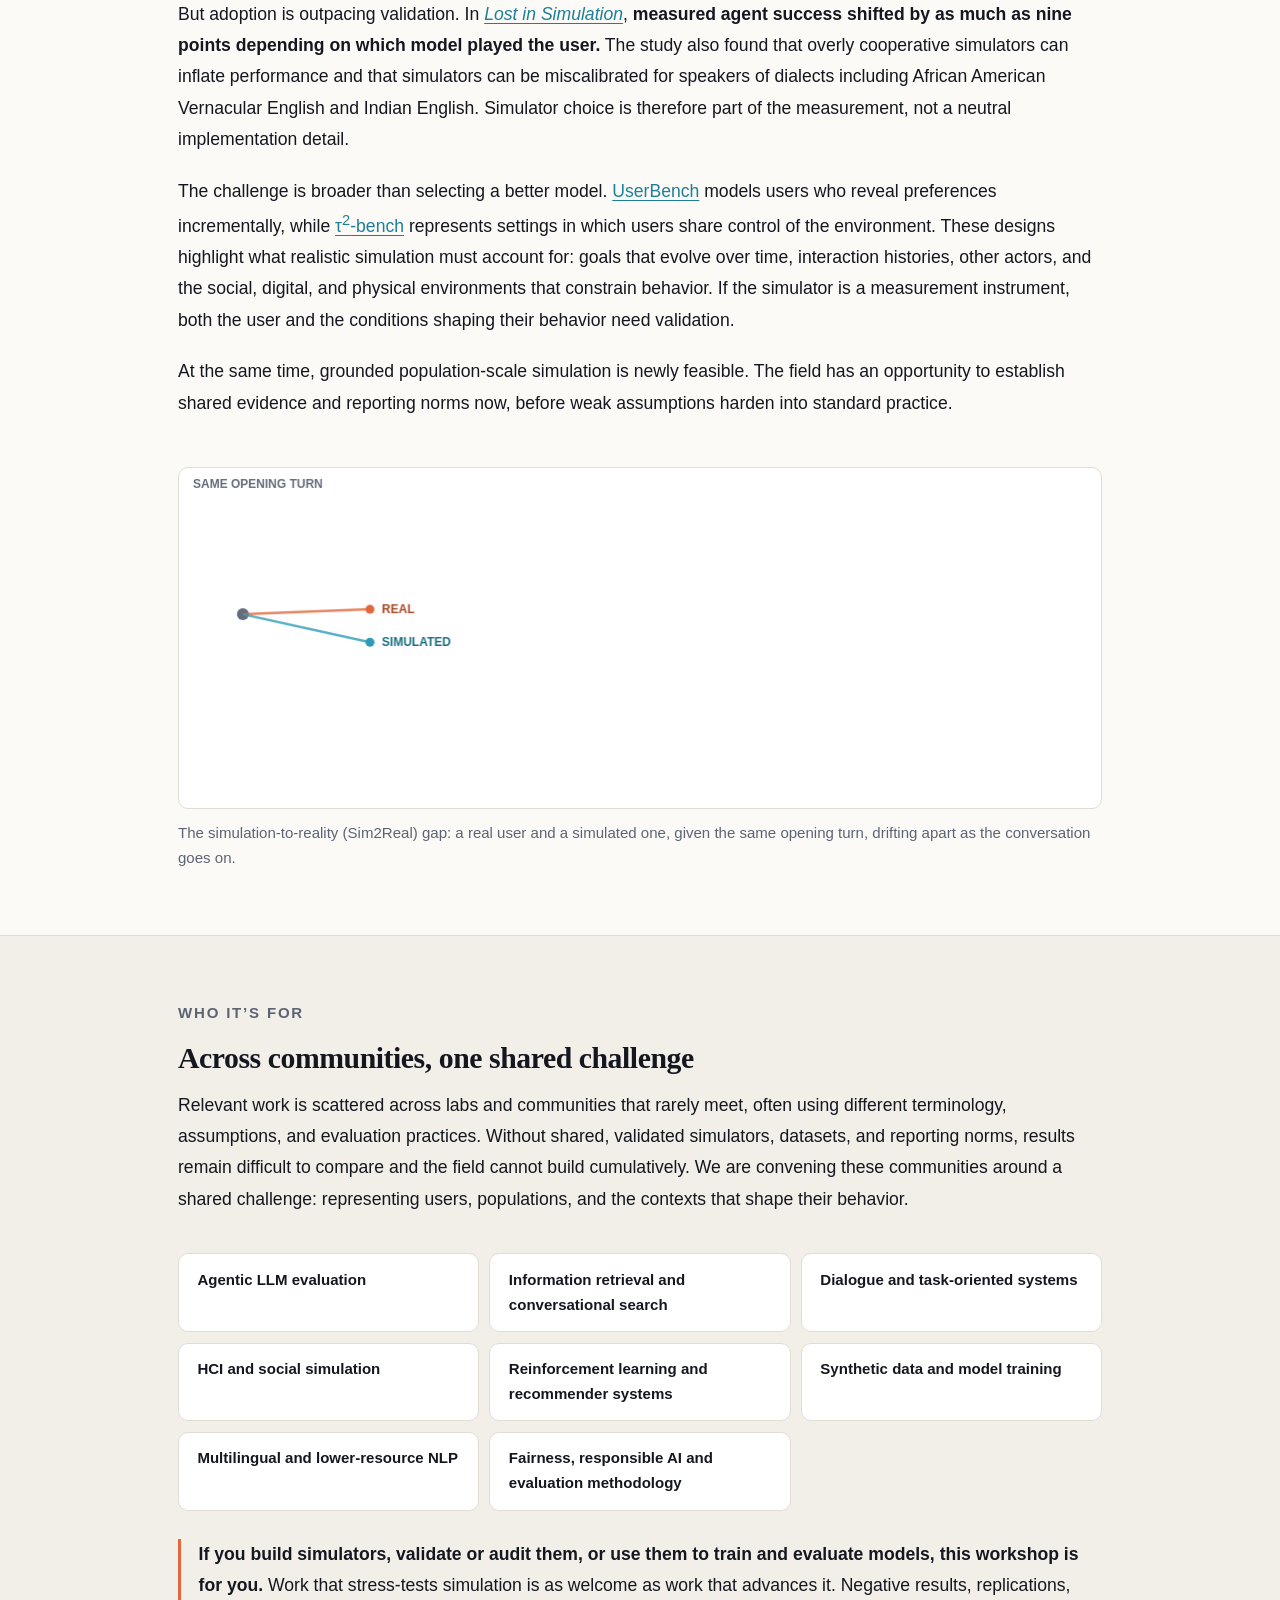
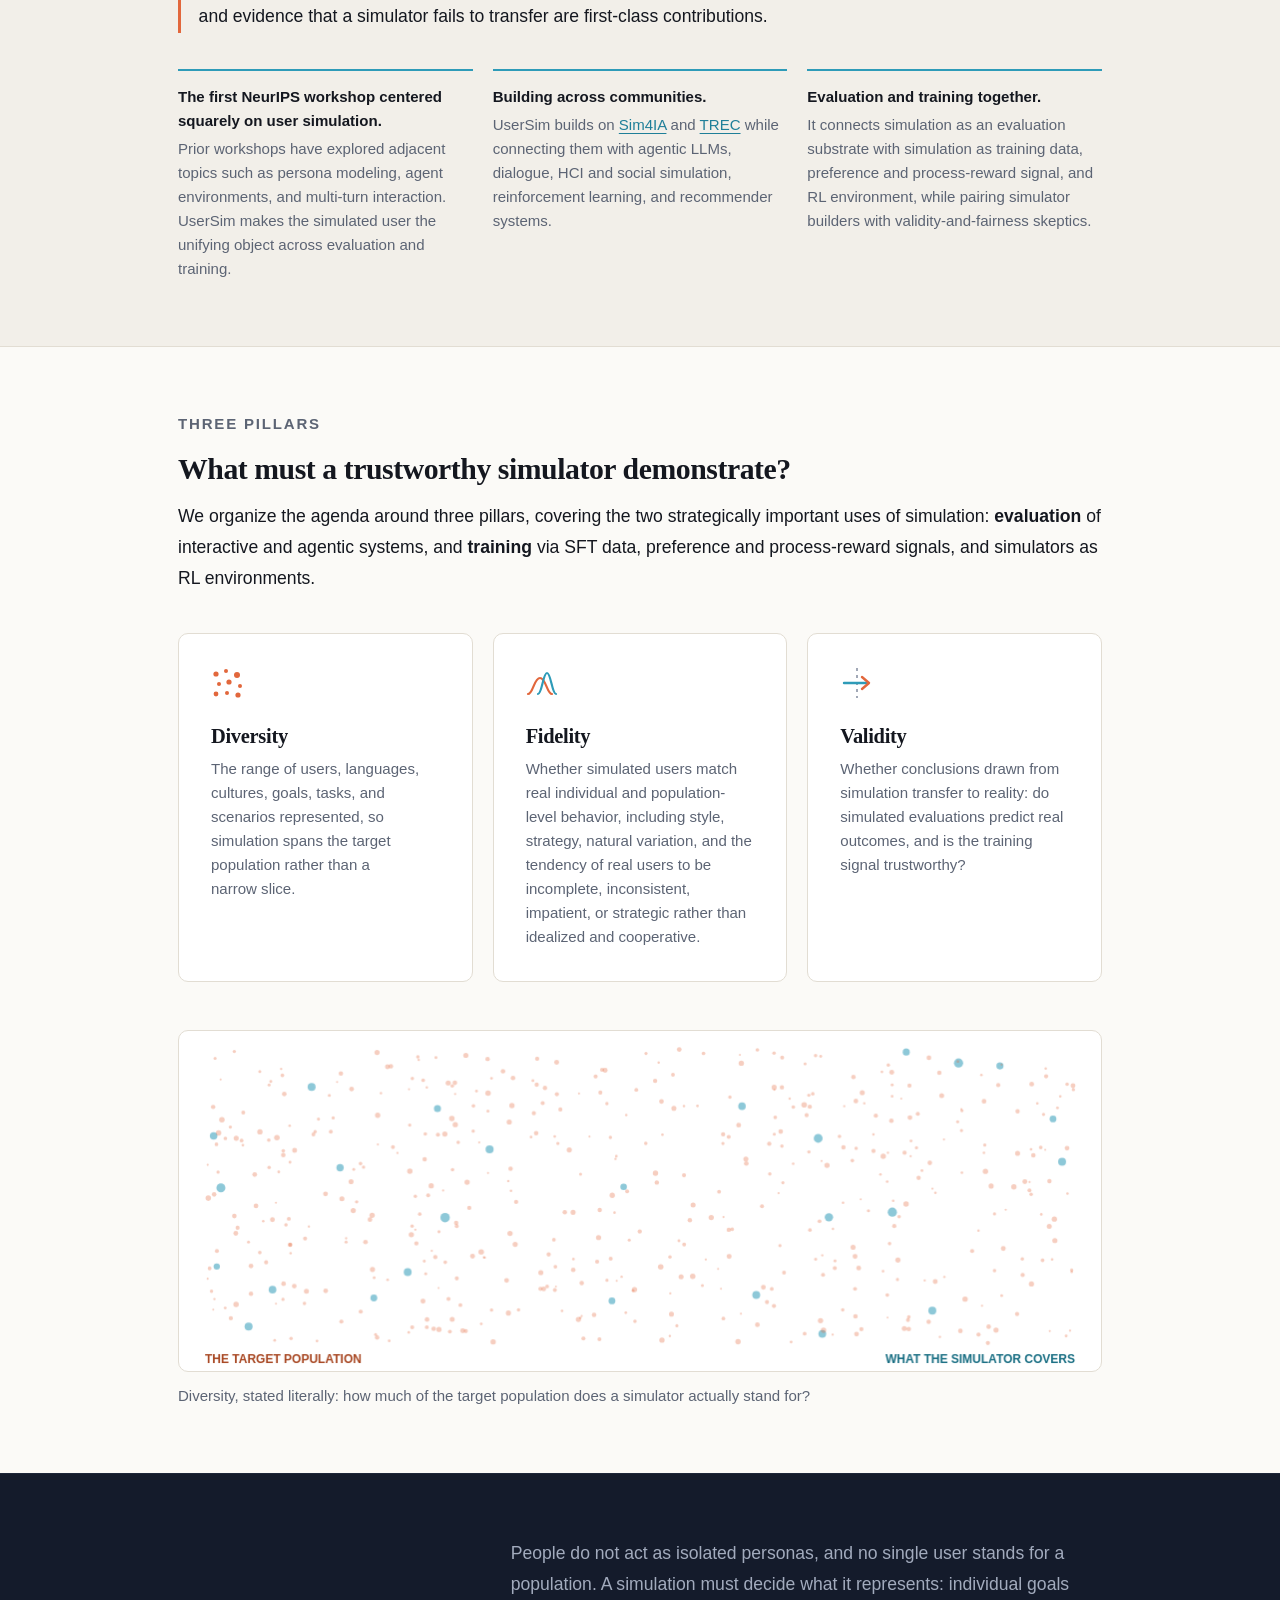
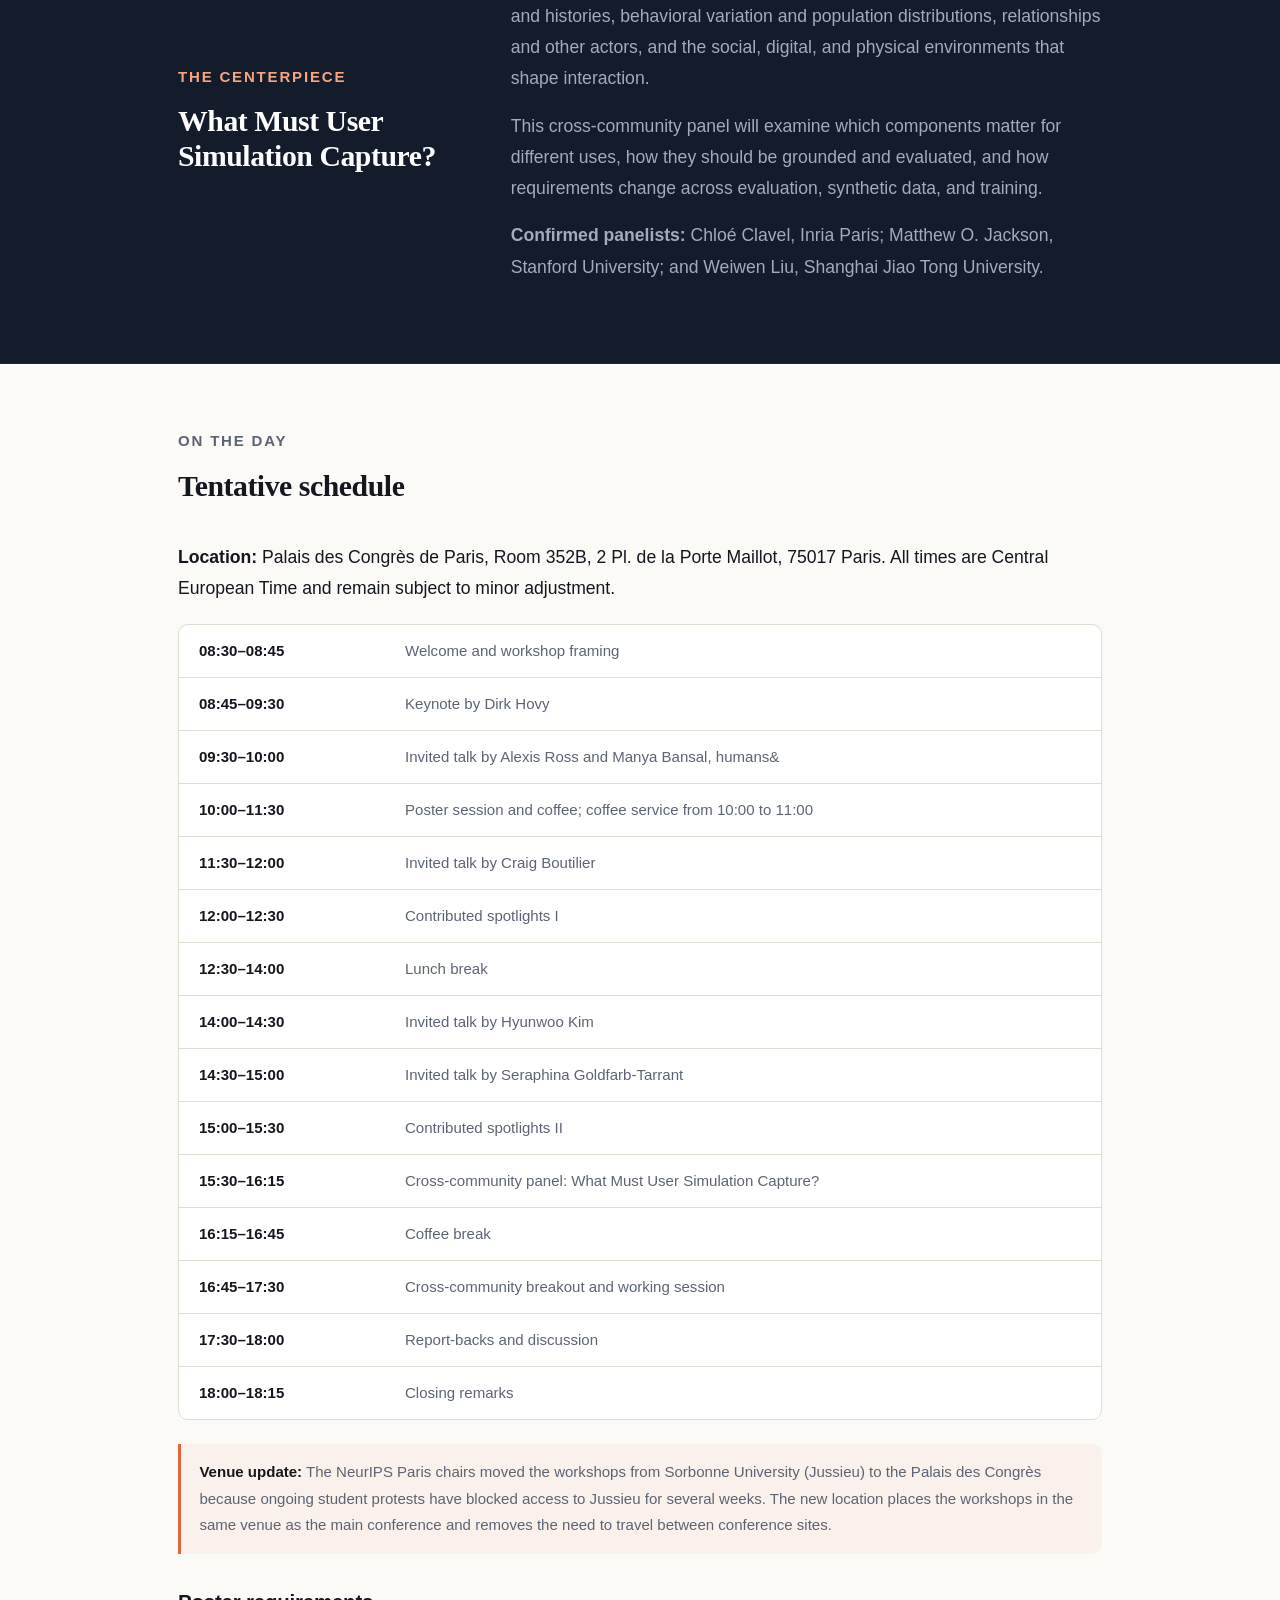
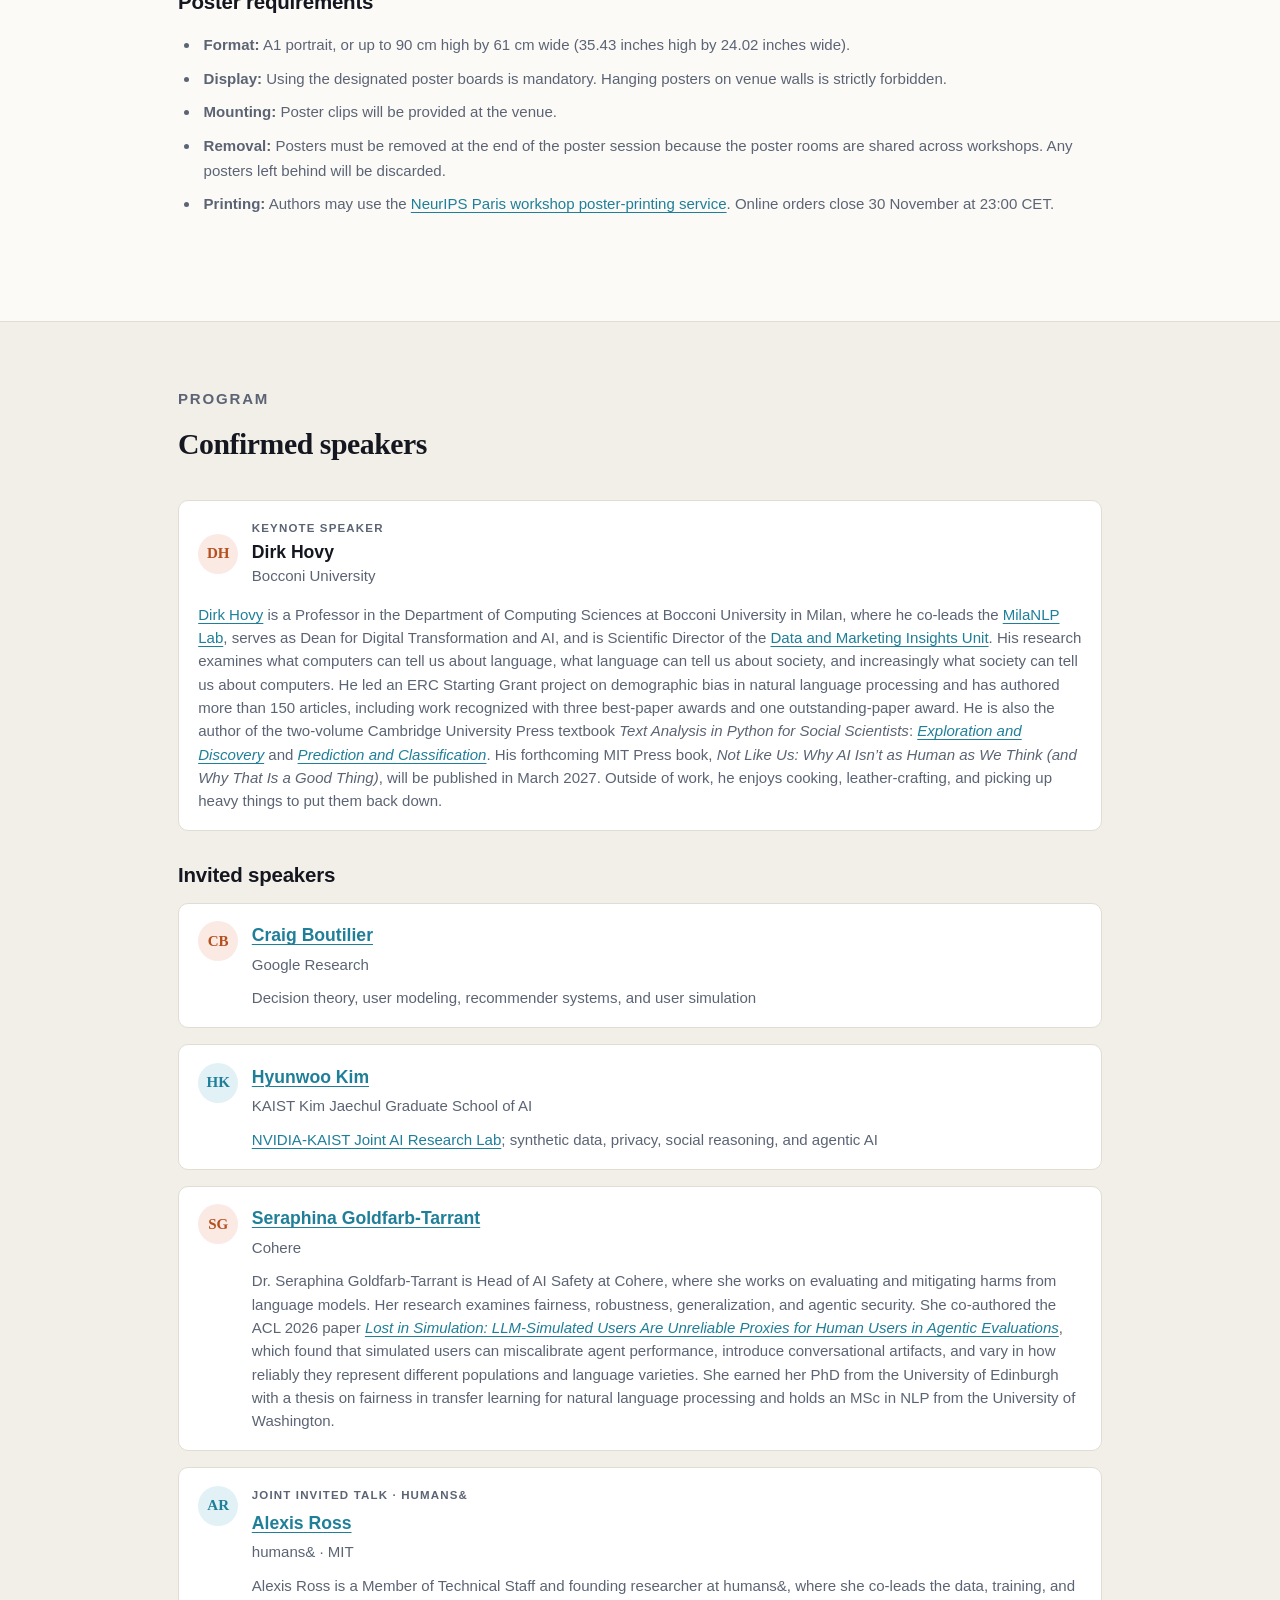
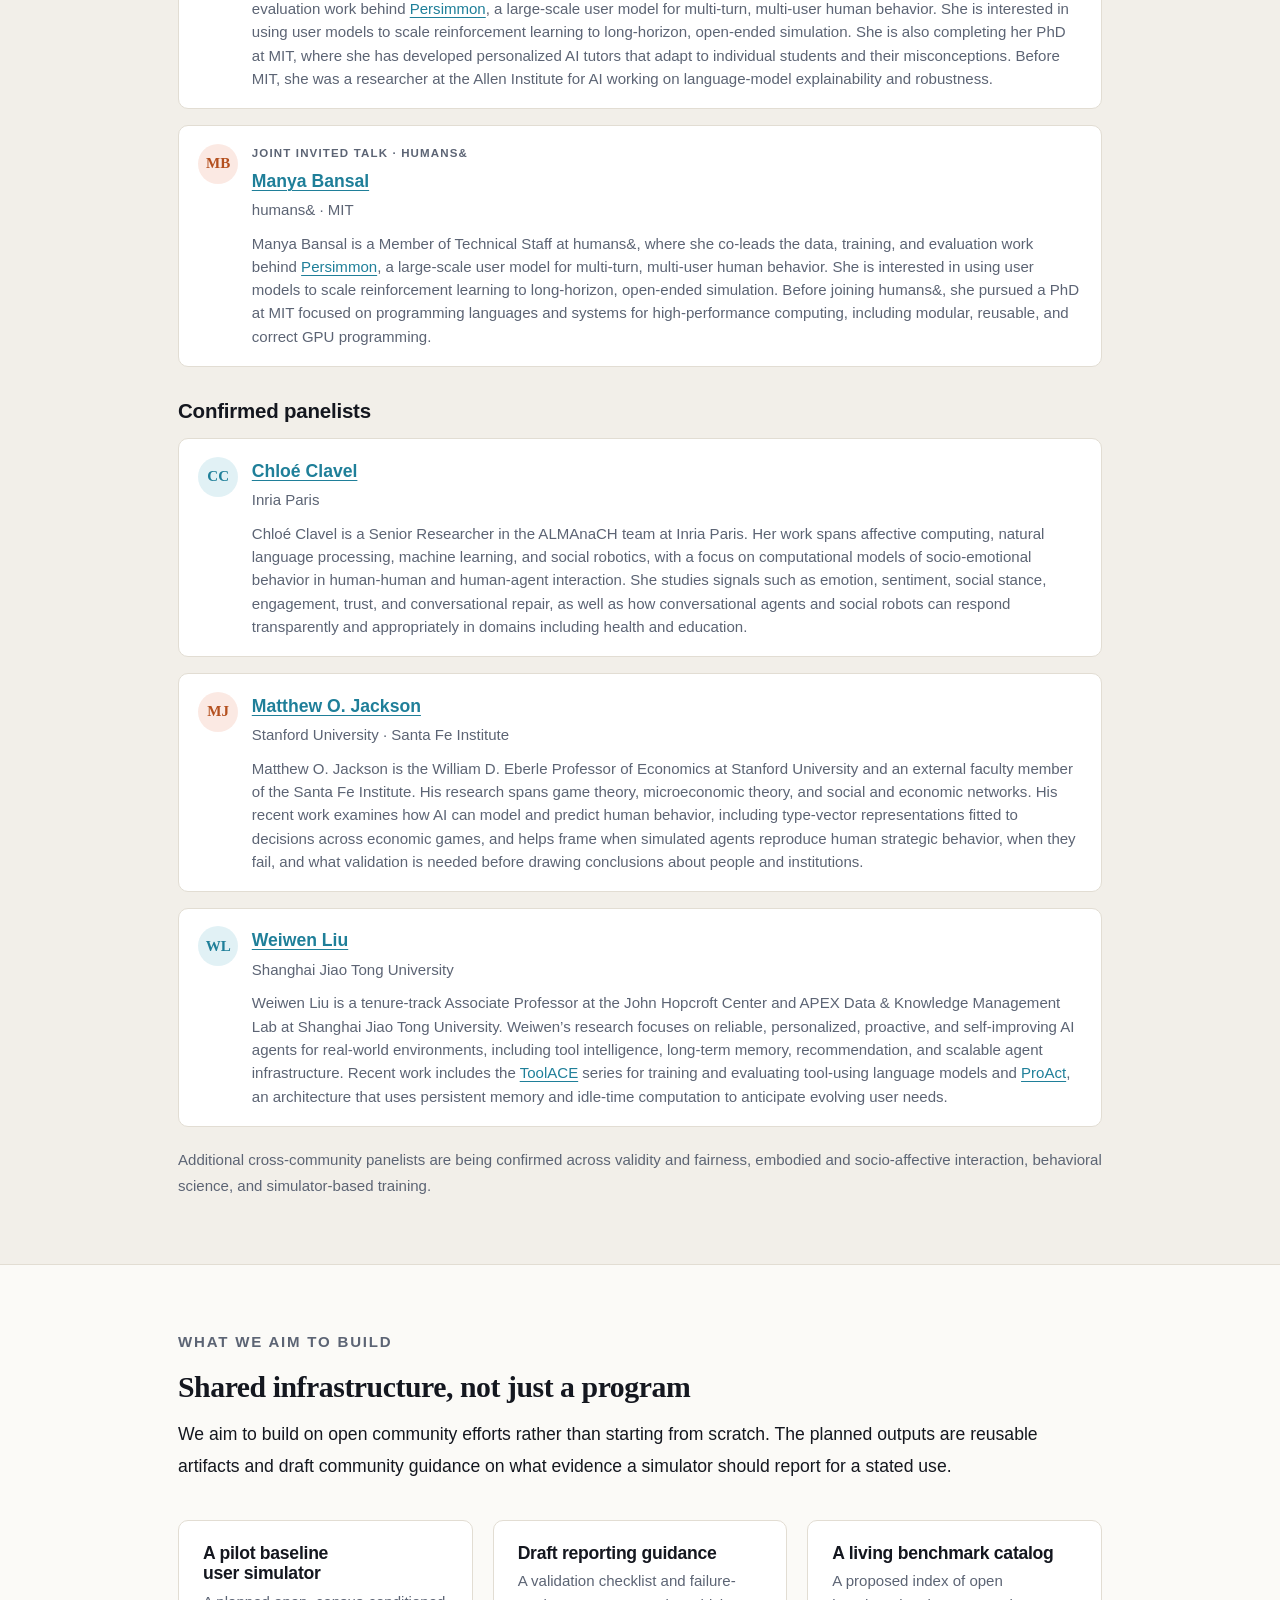
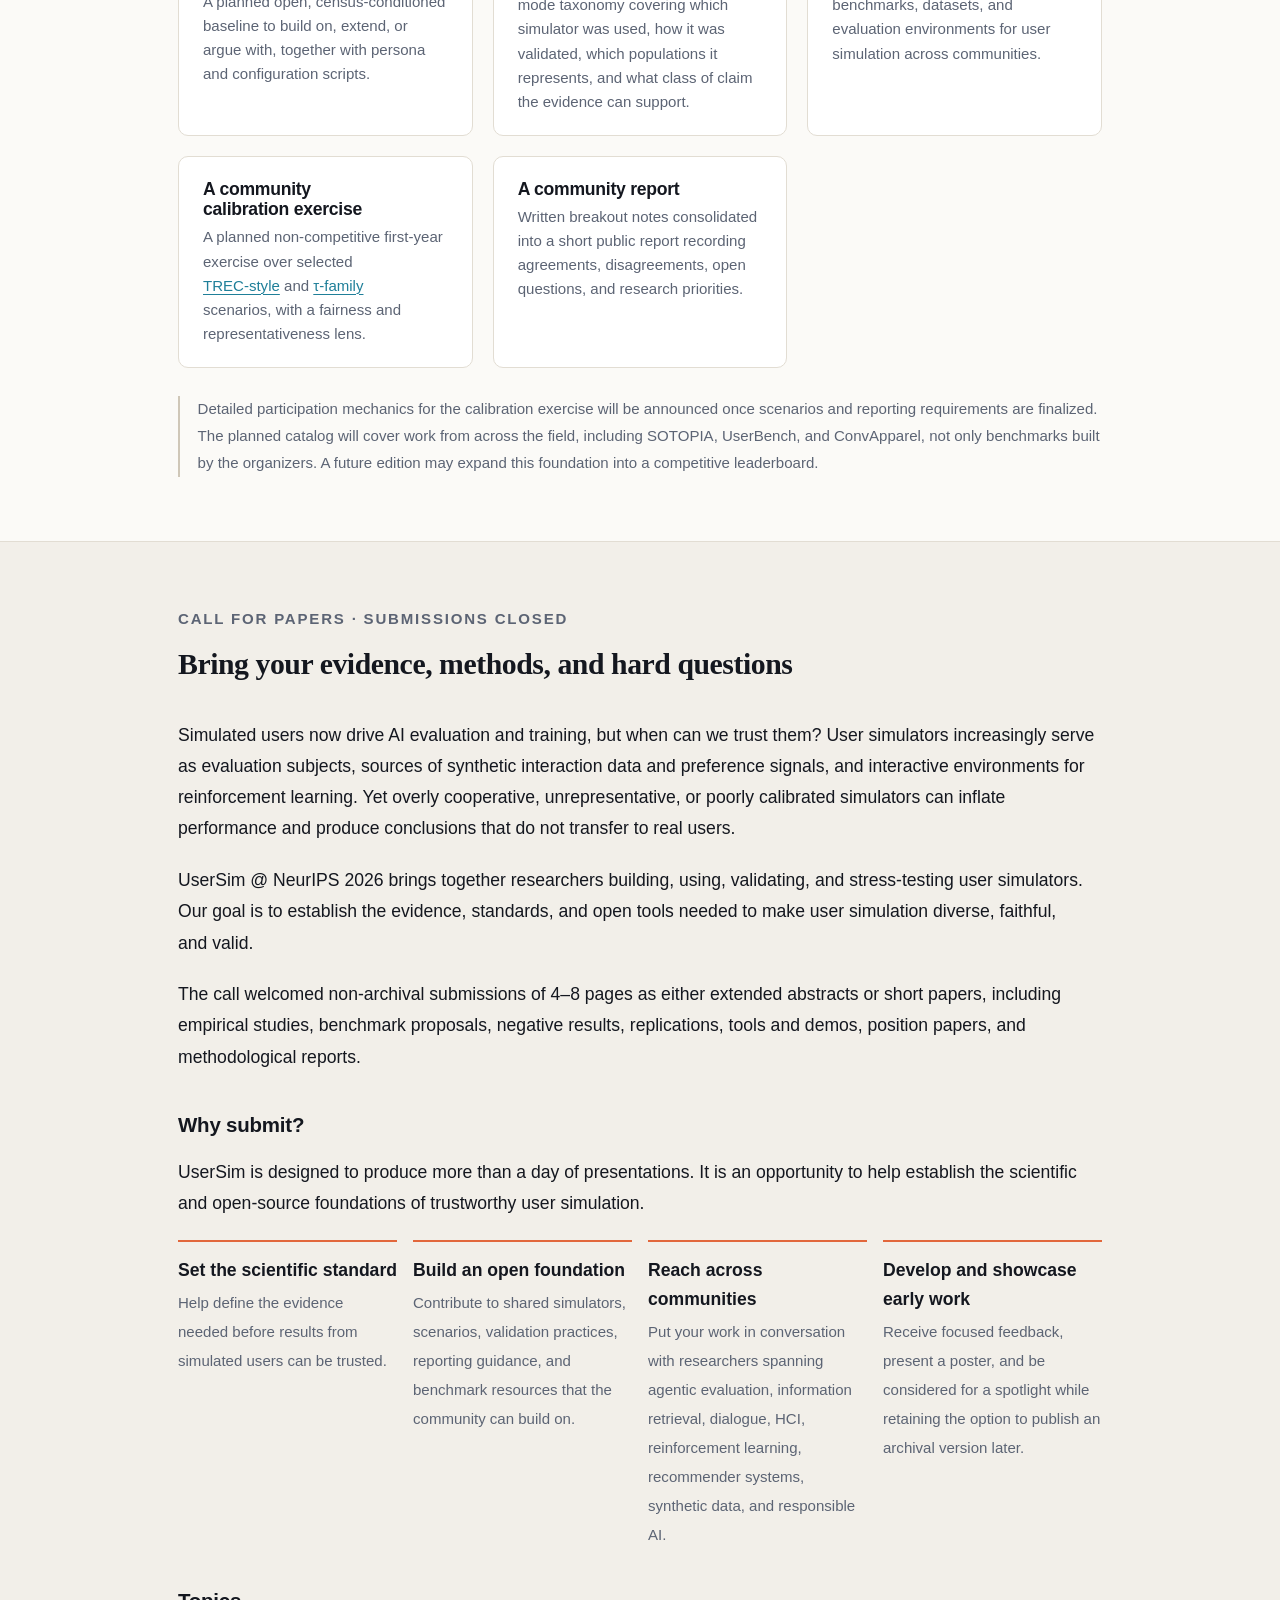
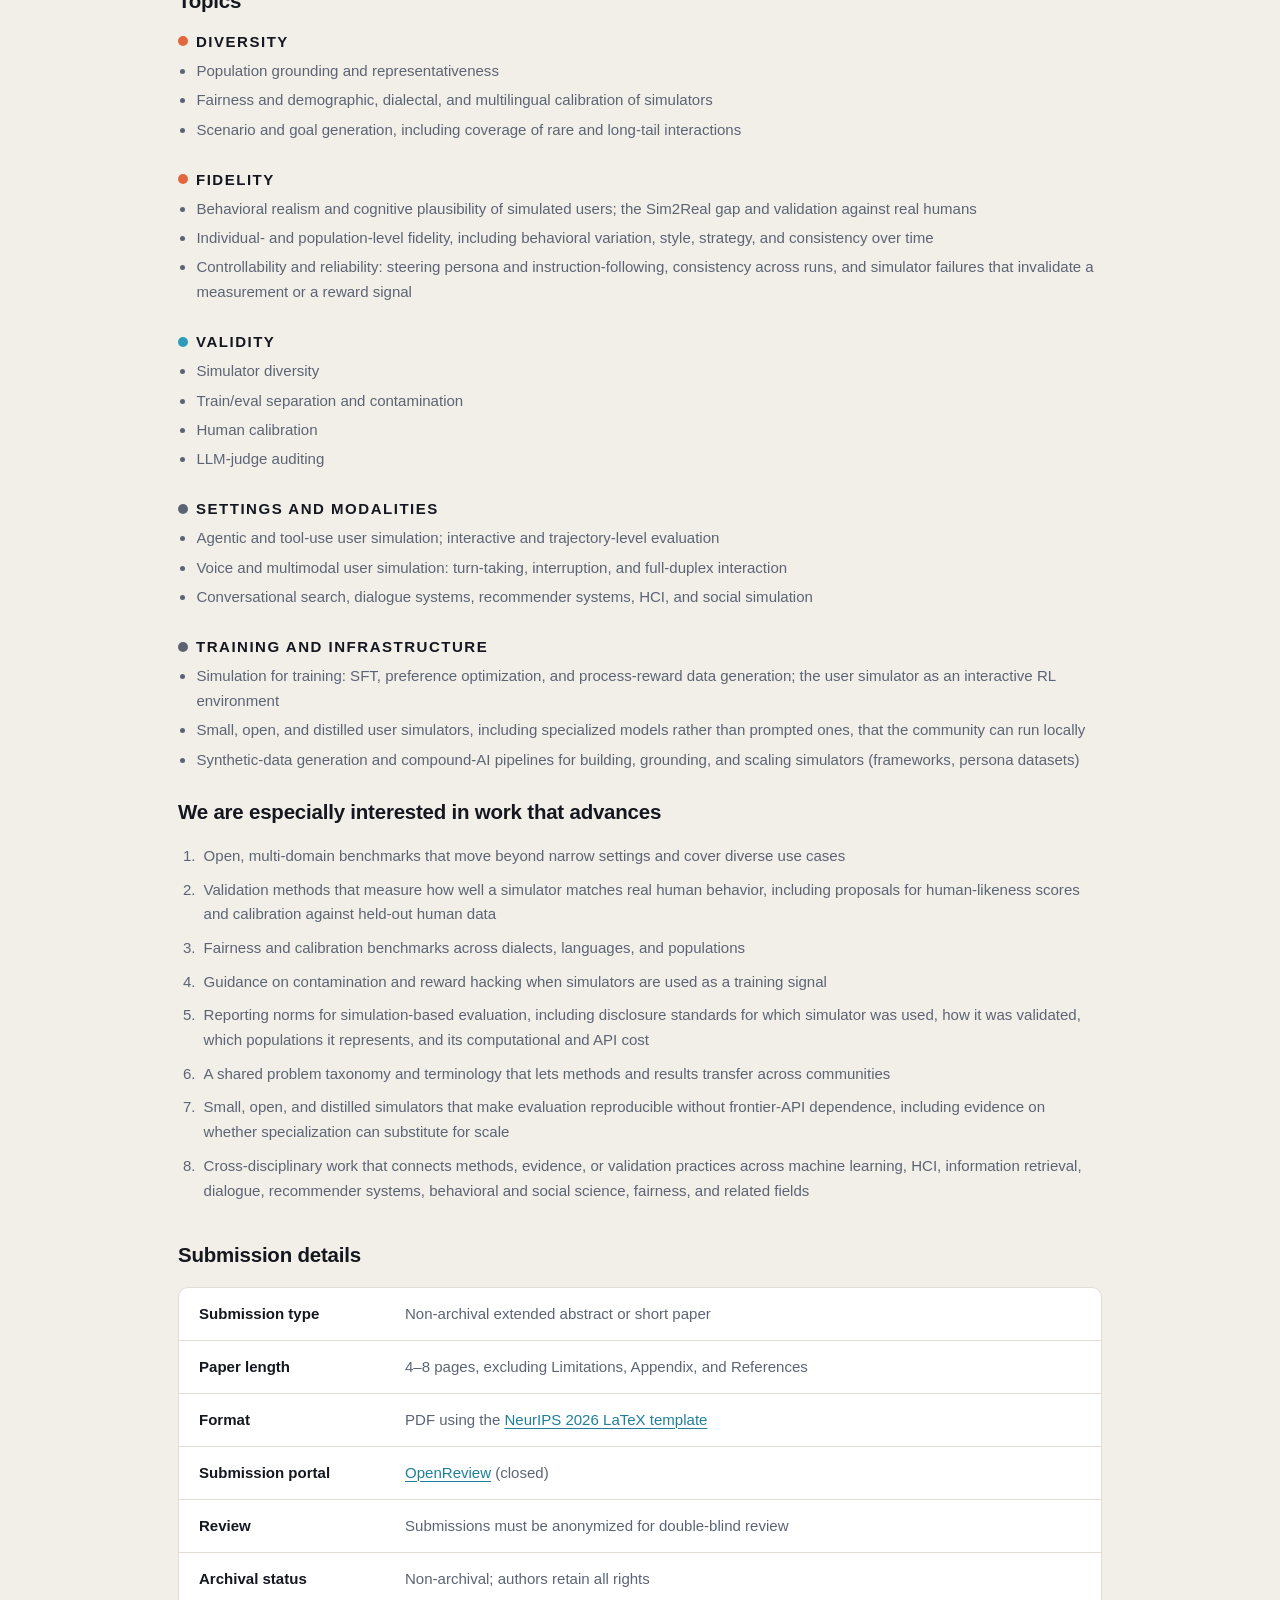
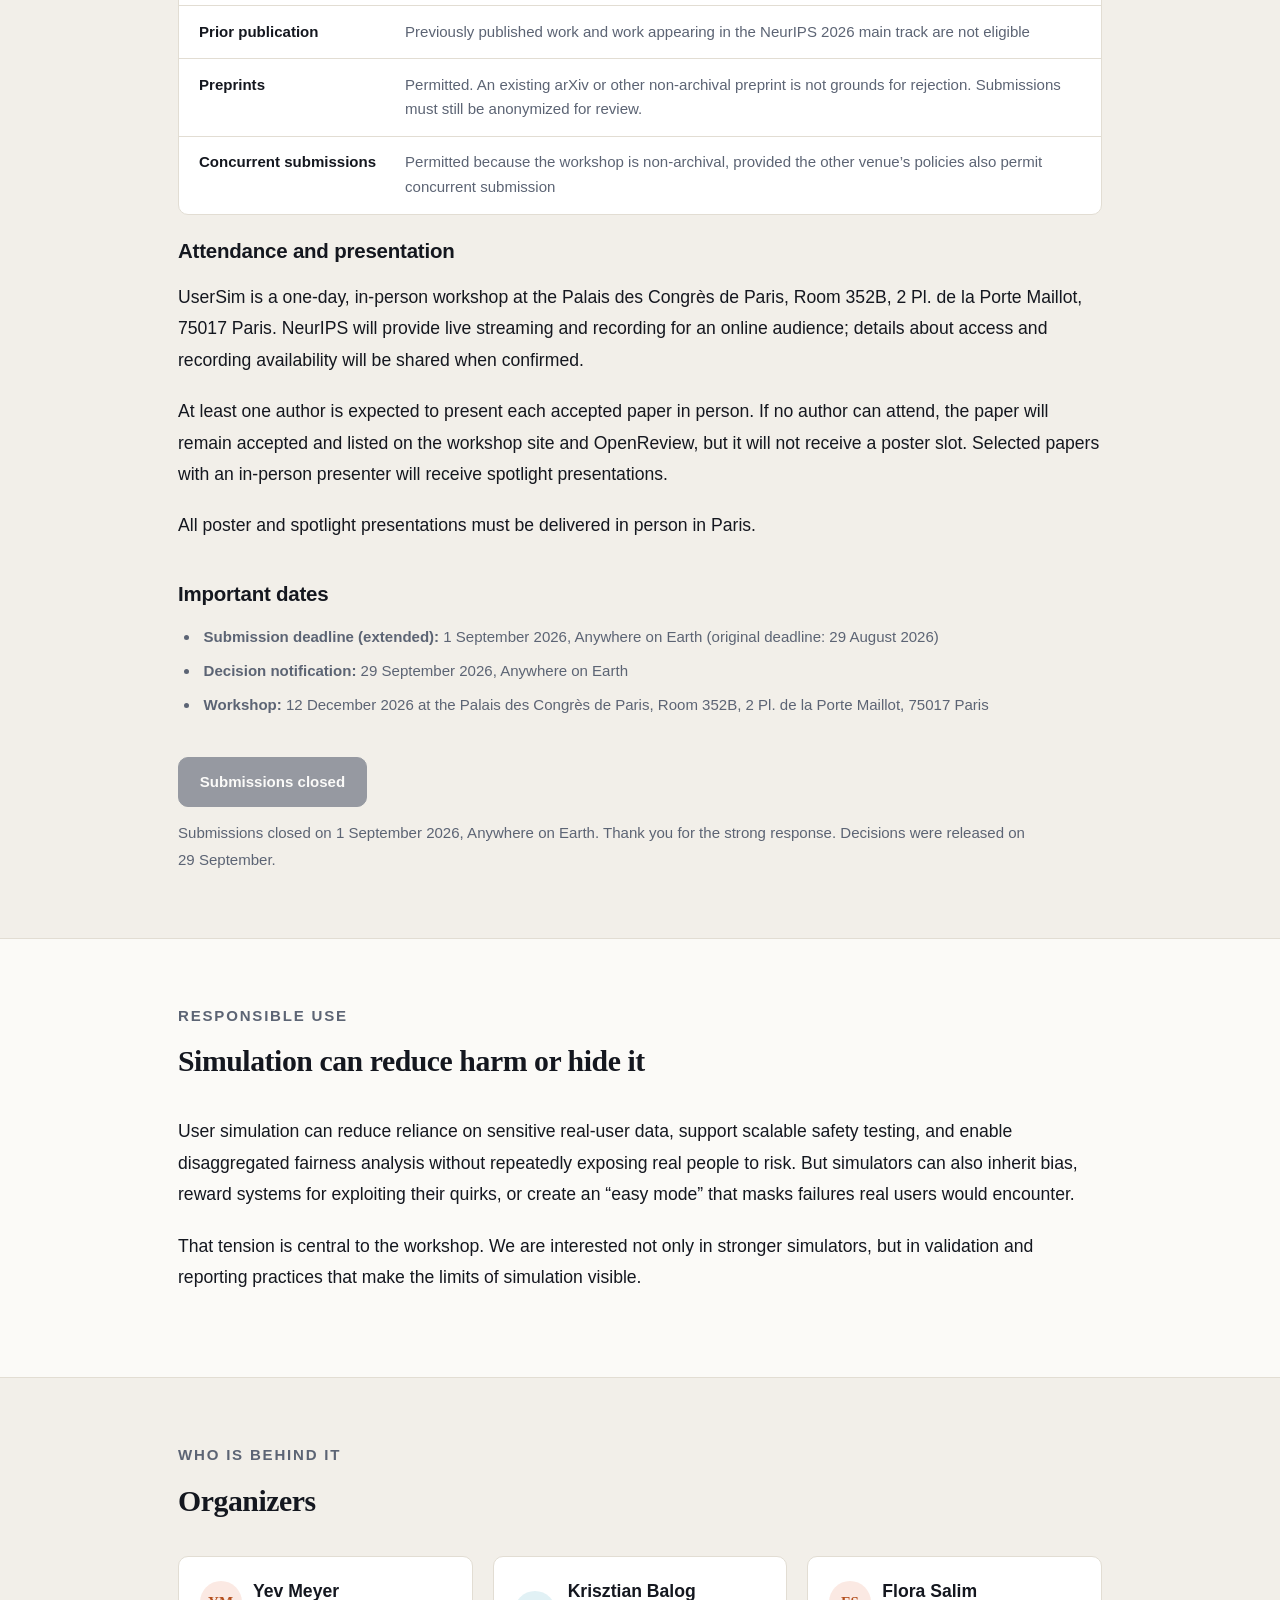
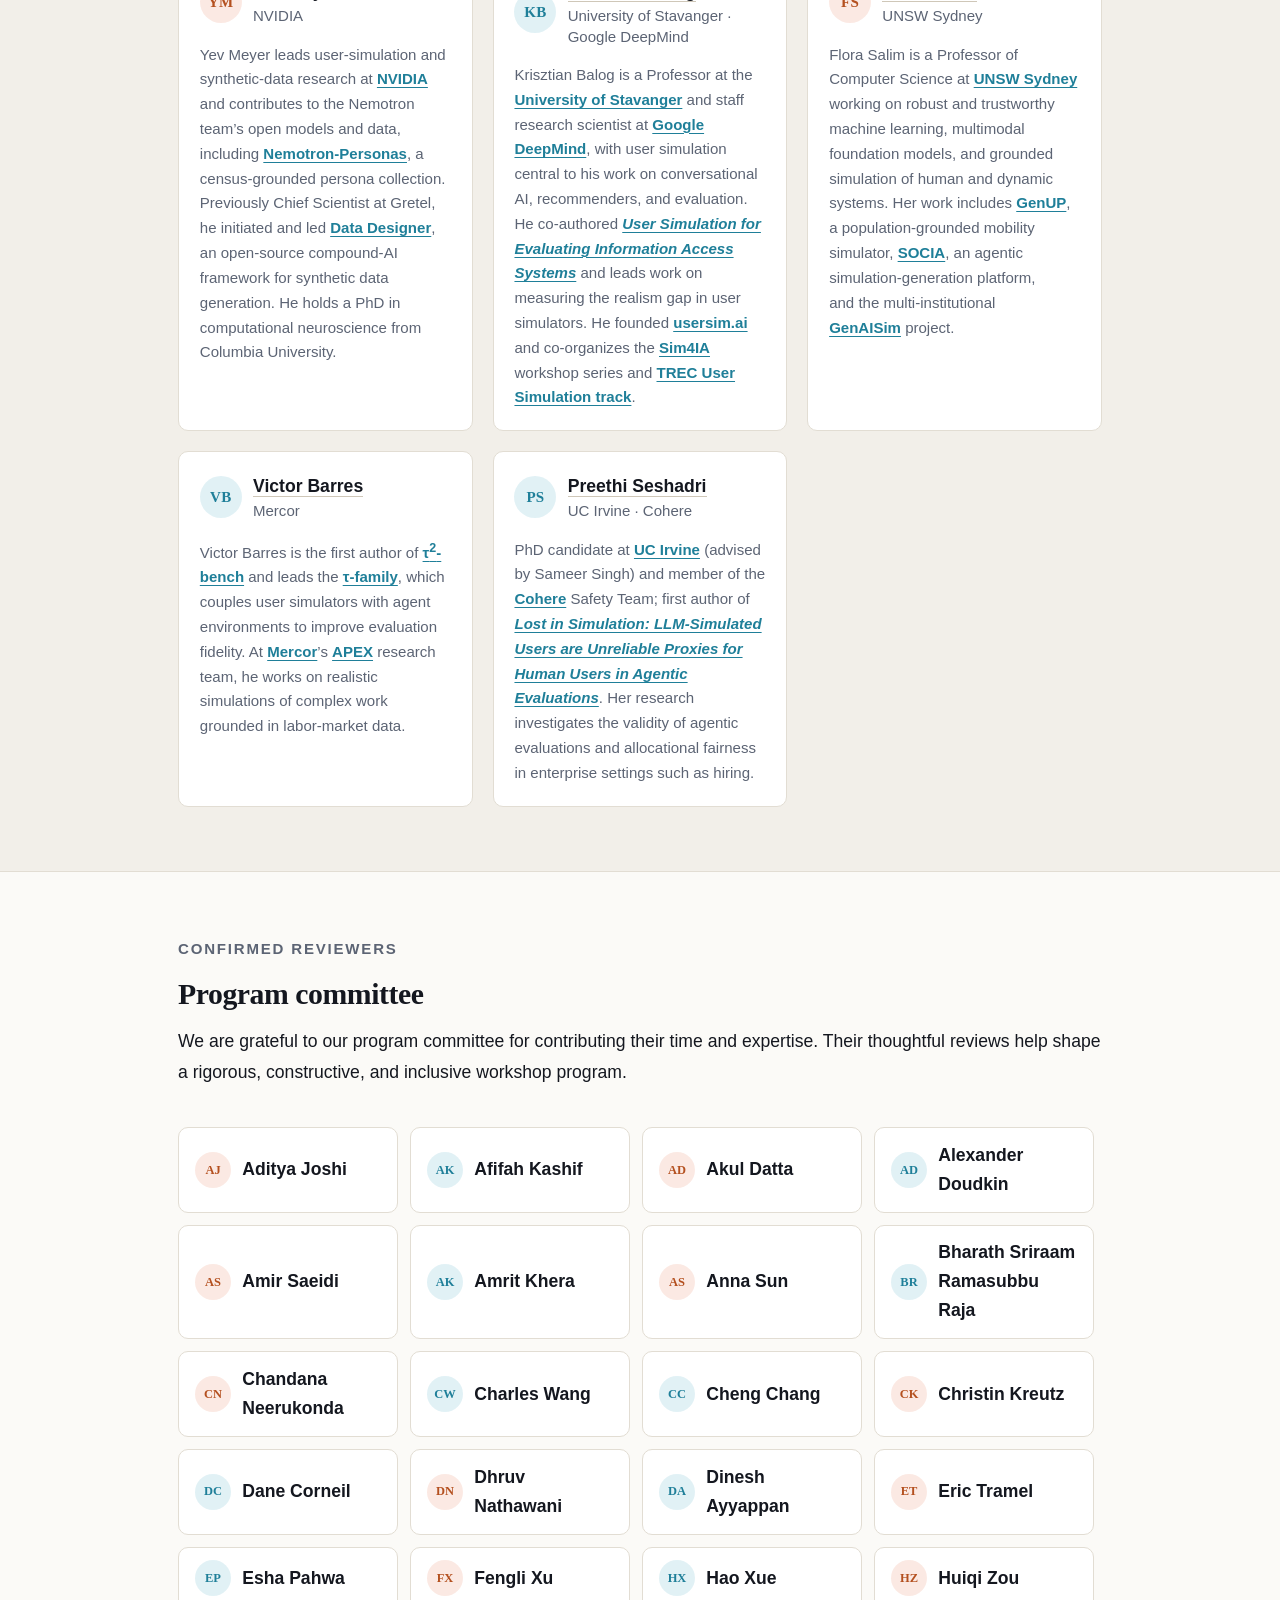
==== commit 4e48f699: "update schedule" ====
--- a/index.html
+++ b/index.html
@@ -234,20 +234,19 @@
     <dl class="spec reveal">
       <div><dt>08:30&ndash;08:45</dt><dd>Welcome and workshop framing</dd></div>
       <div><dt>08:45&ndash;09:30</dt><dd>Keynote by Dirk Hovy</dd></div>
-      <div><dt>09:30&ndash;10:00</dt><dd>Joint invited talk by Alexis Ross and Manya Bansal, humans&amp;</dd></div>
-      <div><dt>10:00&ndash;10:30</dt><dd>Invited talk by Craig Boutilier</dd></div>
-      <div><dt>10:30&ndash;11:10</dt><dd>Contributed spotlights I</dd></div>
-      <div><dt>11:10&ndash;11:30</dt><dd>Discussion and transition</dd></div>
-      <div><dt>11:30&ndash;13:00</dt><dd>Poster session and coffee; coffee service from 11:30 to 12:30</dd></div>
-      <div><dt>13:00&ndash;14:15</dt><dd>Lunch break</dd></div>
-      <div><dt>14:15&ndash;14:45</dt><dd>Invited talk by Hyunwoo Kim</dd></div>
-      <div><dt>14:45&ndash;15:15</dt><dd>Invited talk by Seraphina Goldfarb-Tarrant</dd></div>
-      <div><dt>15:15&ndash;15:45</dt><dd>Contributed spotlights II</dd></div>
-      <div><dt>15:45&ndash;16:30</dt><dd>Cross-community panel: What Must User Simulation Capture?</dd></div>
-      <div><dt>16:30&ndash;17:00</dt><dd>Coffee break</dd></div>
-      <div><dt>17:00&ndash;17:45</dt><dd>Cross-community breakout and working session</dd></div>
-      <div><dt>17:45&ndash;18:05</dt><dd>Report-backs and discussion</dd></div>
-      <div><dt>18:05&ndash;18:15</dt><dd>Closing remarks</dd></div>
+      <div><dt>09:30&ndash;10:00</dt><dd>Invited talk by Alexis Ross and Manya Bansal, humans&amp;</dd></div>
+      <div><dt>10:00&ndash;11:30</dt><dd>Poster session and coffee; coffee service from 10:00 to 11:00</dd></div>
+      <div><dt>11:30&ndash;12:00</dt><dd>Invited talk by Craig Boutilier</dd></div>
+      <div><dt>12:00&ndash;12:30</dt><dd>Contributed spotlights I</dd></div>
+      <div><dt>12:30&ndash;14:00</dt><dd>Lunch break</dd></div>
+      <div><dt>14:00&ndash;14:30</dt><dd>Invited talk by Hyunwoo Kim</dd></div>
+      <div><dt>14:30&ndash;15:00</dt><dd>Invited talk by Seraphina Goldfarb-Tarrant</dd></div>
+      <div><dt>15:00&ndash;15:30</dt><dd>Contributed spotlights II</dd></div>
+      <div><dt>15:30&ndash;16:15</dt><dd>Cross-community panel: What Must User Simulation Capture?</dd></div>
+      <div><dt>16:15&ndash;16:45</dt><dd>Coffee break</dd></div>
+      <div><dt>16:45&ndash;17:30</dt><dd>Cross-community breakout and working session</dd></div>
+      <div><dt>17:30&ndash;18:00</dt><dd>Report-backs and discussion</dd></div>
+      <div><dt>18:00&ndash;18:15</dt><dd>Closing remarks</dd></div>
     </dl>
 
     <p class="draft-note reveal"><strong>Venue update:</strong> The NeurIPS Paris chairs moved the workshops from Sorbonne University (Jussieu) to the Palais des Congr&egrave;s because ongoing student protests have blocked access to Jussieu for several weeks. The new location places the workshops in the same venue as the main conference and removes the need to travel between conference sites.</p>
@@ -258,7 +257,7 @@
       <li><strong>Display:</strong> Using the designated poster boards is mandatory. Hanging posters on venue walls is strictly forbidden.</li>
       <li><strong>Mounting:</strong> Poster clips will be provided at the venue.</li>
       <li><strong>Removal:</strong> Posters must be removed at the end of the poster session because the poster rooms are shared across workshops. Any posters left behind will be discarded.</li>
-      <li><strong>Printing:</strong> Authors may use the NeurIPS poster-printing service.</li>
+      <li><strong>Printing:</strong> Authors may use the <a href="https://www.postersessiononline.eu/pr/poster2.asp?congreso=133526027">NeurIPS Paris workshop poster-printing service</a>. Online orders close 30 November at 23:00 CET.</li>
     </ul>
   </div>
 </section>
@@ -719,11 +718,31 @@
       </details>
       <details>
         <summary>What are the poster requirements?</summary>
-        <p>Posters must use portrait orientation and be A1 size, or no larger than 90 cm high by 61 cm wide (35.43 inches high by 24.02 inches wide). Authors must use the designated poster boards; hanging posters on venue walls is strictly forbidden. Poster clips will be provided, and posters may be printed through the NeurIPS printing service. Posters must be removed at the end of the poster session because the rooms are shared across workshops; any posters left behind will be discarded.</p>
+        <p>Posters must use portrait orientation and be A1 size, or no larger than 90 cm high by 61 cm wide (35.43 inches high by 24.02 inches wide). Authors must use the designated poster boards; hanging posters on venue walls is strictly forbidden. Poster clips will be provided. Authors may order through the <a href="https://www.postersessiononline.eu/pr/poster2.asp?congreso=133526027">NeurIPS Paris workshop poster-printing service</a> by 30 November at 23:00 CET. Posters must be removed at the end of the poster session because the rooms are shared across workshops; any posters left behind will be discarded.</p>
+      </details>
+      <details>
+        <summary>When is the poster session?</summary>
+        <p>UserSim will hold one poster session for all accepted papers from 10:00 to 11:30 CET. Coffee service will be available from 10:00 to 11:00. Poster-board assignments and setup details will be shared closer to the workshop.</p>
+      </details>
+      <details>
+        <summary>How long are spotlight presentations?</summary>
+        <p>Spotlight presentations are five minutes each, with transitions between speakers. Individual Q&amp;A will continue during the poster session. Spotlight papers are still expected to present a poster.</p>
+      </details>
+      <details>
+        <summary>Will lunch and coffee be provided?</summary>
+        <p>Yes. NeurIPS will provide lunch from 12:30 to 14:00 and coffee service from 10:00 to 11:00 and 16:00 to 17:00. Food and drinks other than water are not permitted inside the workshop room and should be consumed in the designated catering and poster areas.</p>
+      </details>
+      <details>
+        <summary>Are there restrictions in the workshop room?</summary>
+        <p>Room capacity is strict, and venue staff may limit entry once capacity is reached. Furniture may not be moved. Only water is permitted inside the workshop room. If a presenter is under 18, please contact the organizers because NeurIPS requires a registered guardian and a signed waiver.</p>
       </details>
       <details>
         <summary>Can I follow the workshop online?</summary>
-        <p>NeurIPS has announced live streaming and recording for an online audience. Details about access and recording availability will be added when confirmed by NeurIPS.</p>
+        <p>Yes. Registered NeurIPS workshop attendees may follow the workshop virtually through the NeurIPS conference platform. We will add the direct access link when NeurIPS makes it available.</p>
+      </details>
+      <details>
+        <summary>Will accepted papers be publicly available?</summary>
+        <p>Yes. Accepted camera-ready papers will form a public, non-archival collection on OpenReview. The UserSim website will link to the collection. The papers will not appear in the archival NeurIPS proceedings.</p>
       </details>
       <details>
         <summary>Is the workshop archival?</summary>
